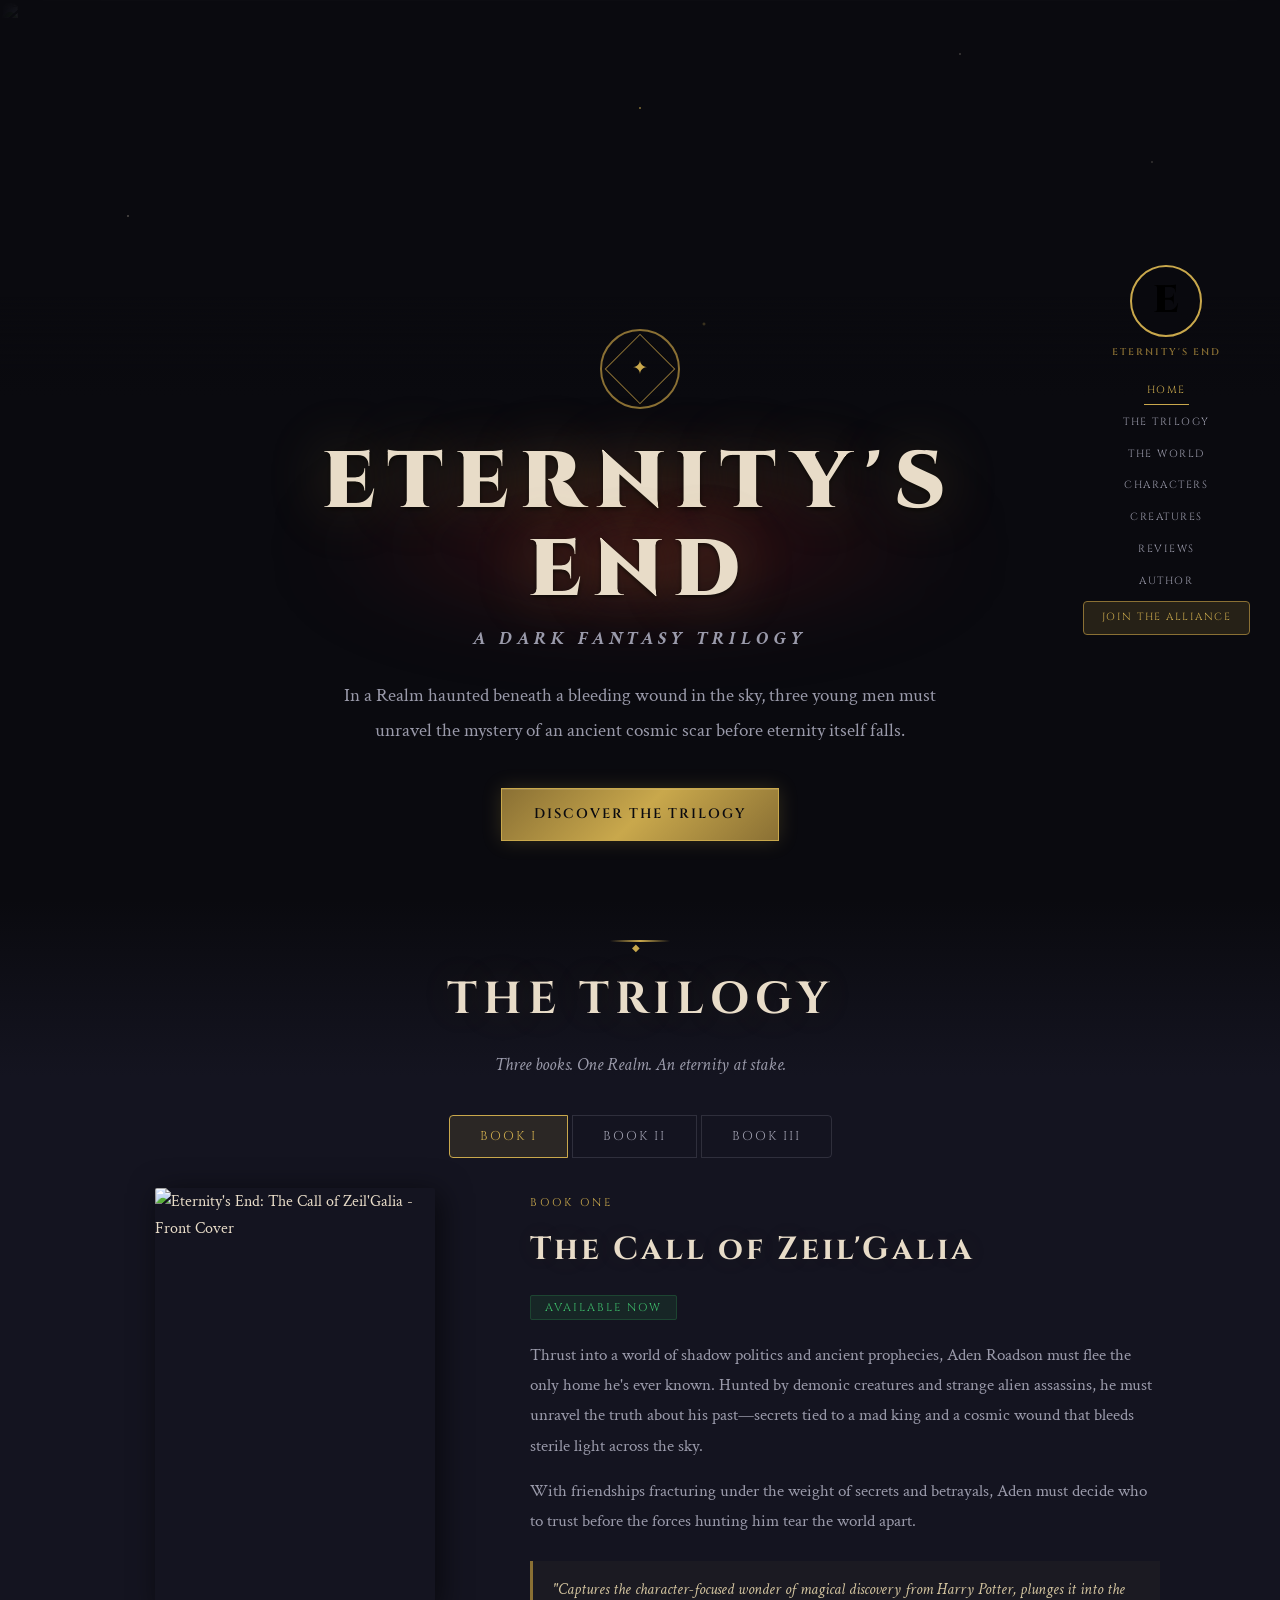
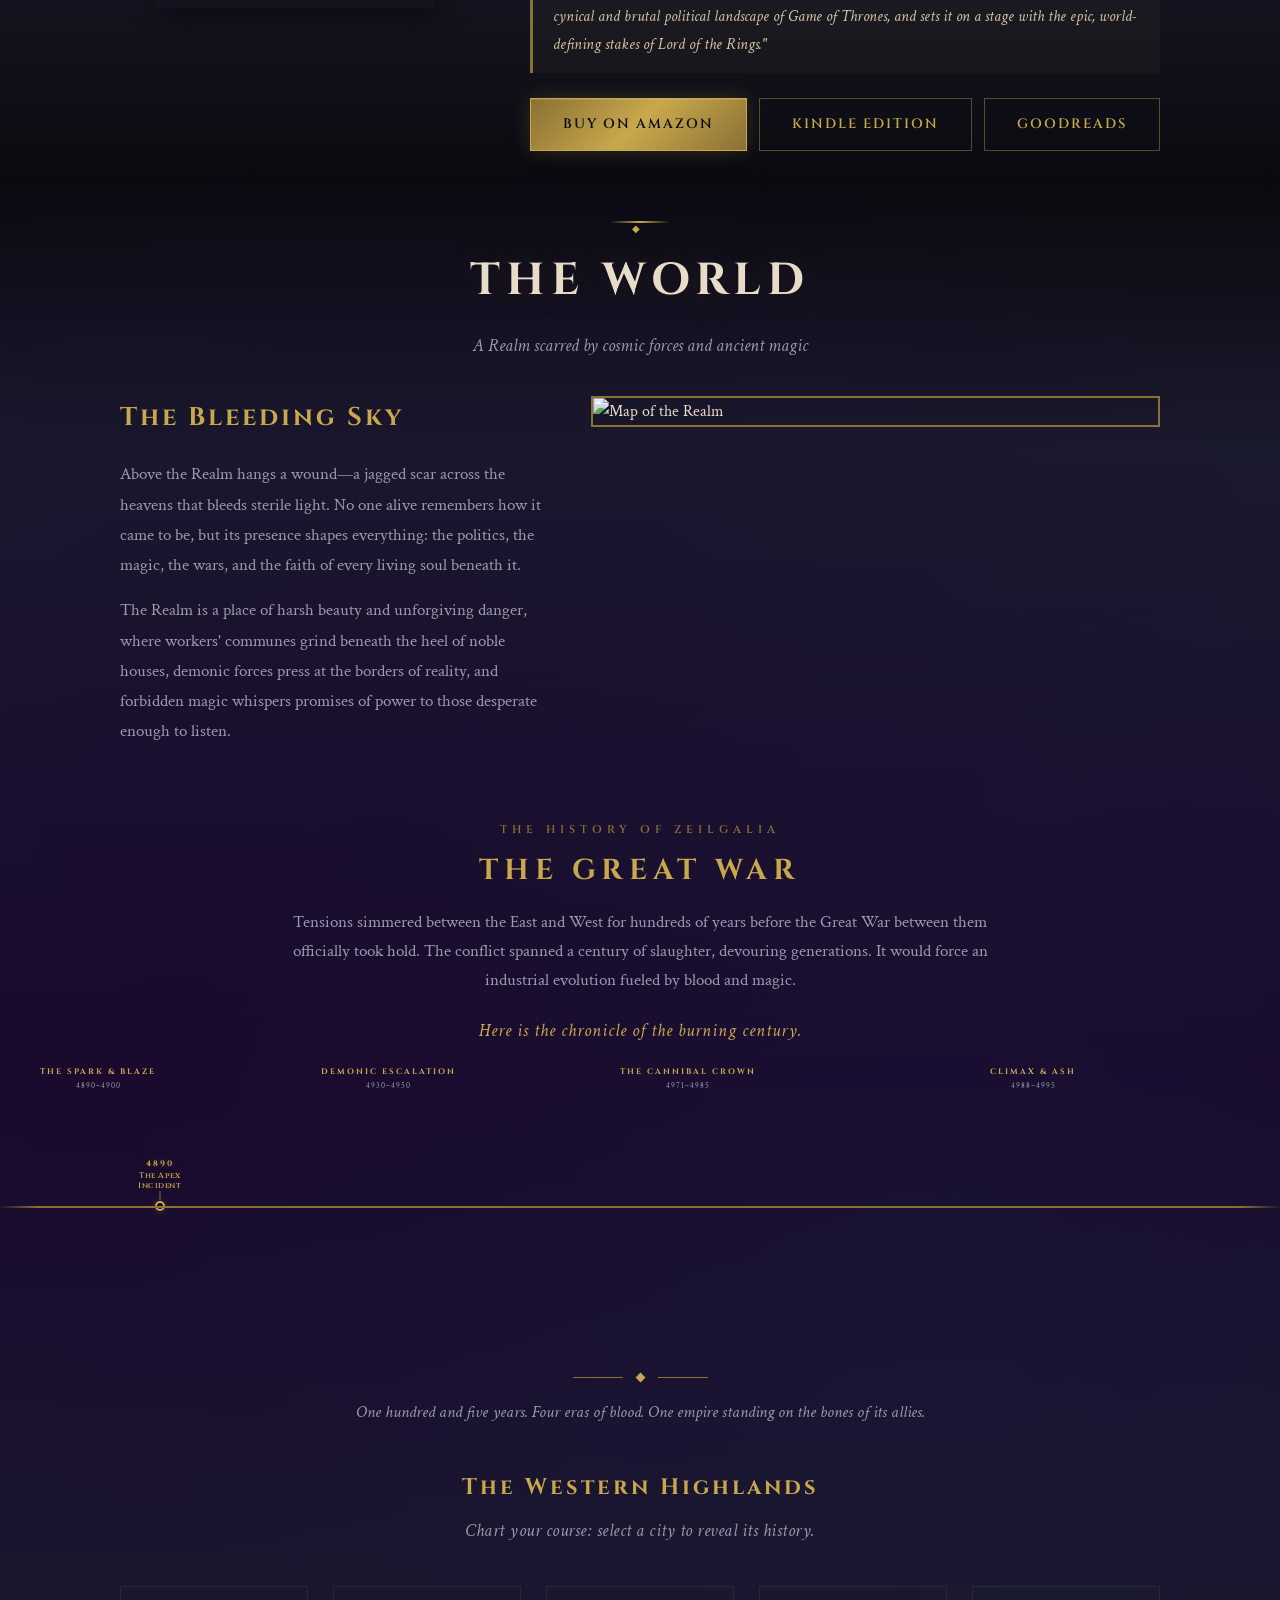
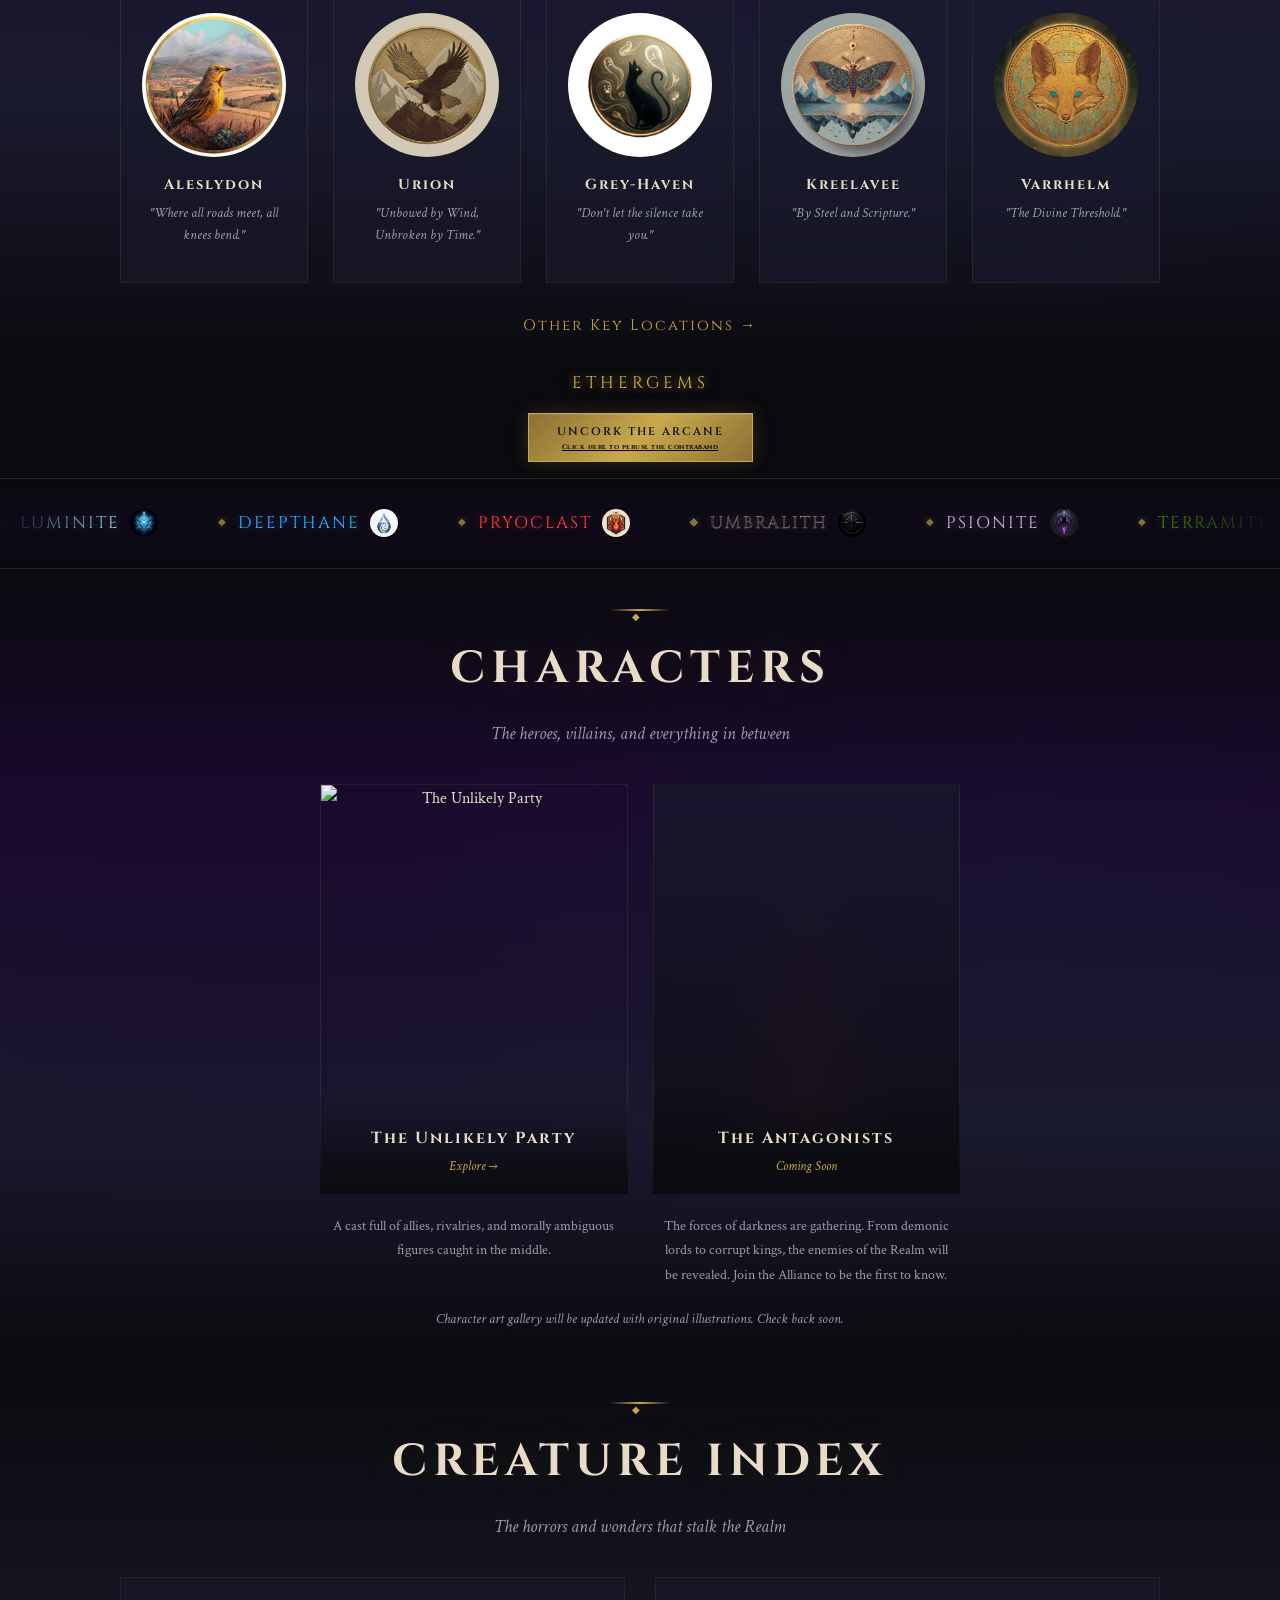
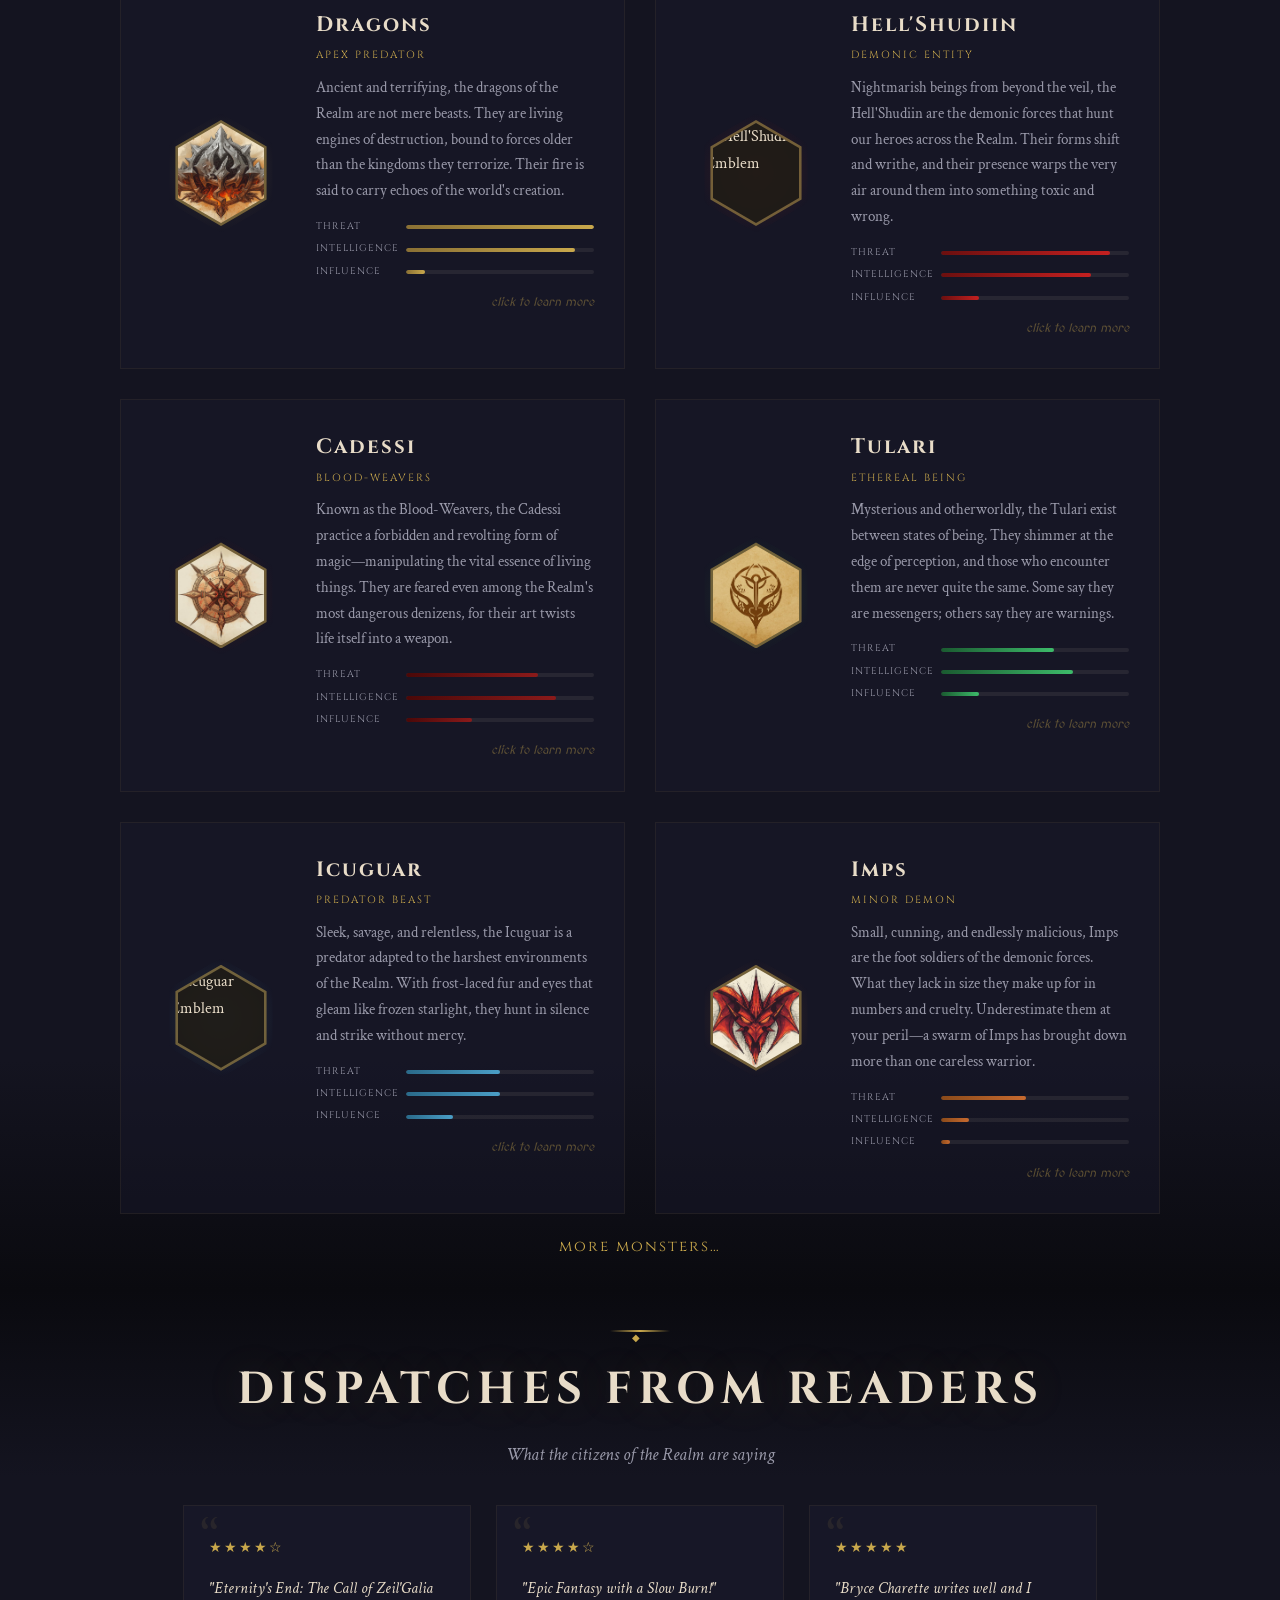
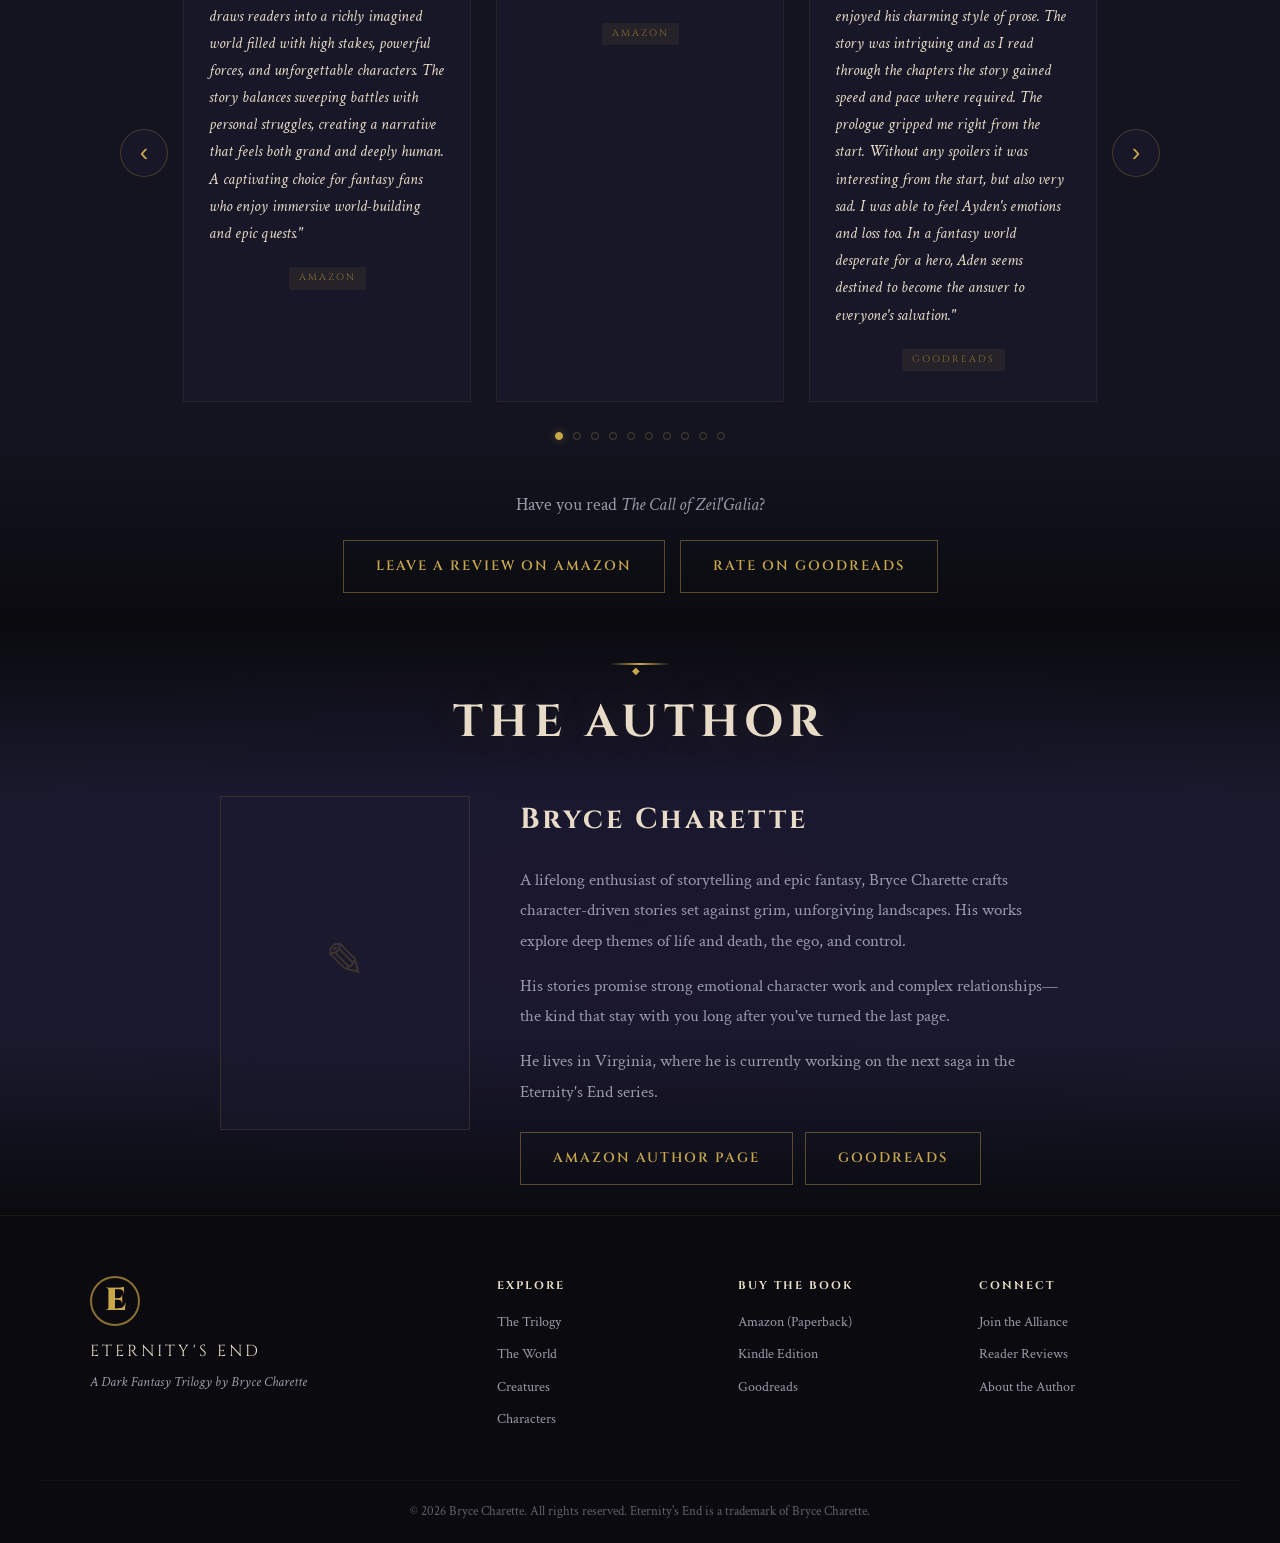
==== index.html @ 6414d3e0 "Adjust timeline layout: move Great War header up, era markers up/right, events left - Reduced prolog" ====
<!DOCTYPE html>
<html lang="en">
<head>
    <meta charset="UTF-8">
    <meta name="viewport" content="width=device-width, initial-scale=1.0">
    <title>Eternity's End &mdash; A Dark Fantasy Trilogy by Bryce Charette</title>
    <meta name="description" content="Enter the world of Eternity's End, a dark fantasy trilogy by Bryce Charette. Discover ancient prophecies, demonic creatures, and a Realm haunted beneath a bleeding wound in the sky.">
    <link rel="preconnect" href="https://fonts.googleapis.com">
    <link rel="preconnect" href="https://fonts.gstatic.com" crossorigin>
    <link href="https://fonts.googleapis.com/css2?family=Cinzel:wght@400;600;700;900&family=Crimson+Text:ital,wght@0,400;0,600;0,700;1,400;1,600&family=MedievalSharp&display=swap" rel="stylesheet">
    <link rel="stylesheet" href="css/styles.css">
</head>
<body>
    <!-- Ambient Particles -->
    <canvas id="particles-canvas"></canvas>

    <!-- Navigation — Logo Hub -->
    <nav id="main-nav">
        <div class="logo-nav-container">
            <button class="logo-nav-trigger" id="nav-logo-btn" aria-label="Toggle navigation menu">
                <span class="nav-logo-e">E</span>
            </button>
            <span class="logo-nav-title">Eternity's End</span>
            <button class="nav-toggle" aria-label="Toggle navigation">
                <span></span><span></span><span></span>
            </button>
            <ul class="nav-links expanded" id="nav-links">
                <li style="--i:0"><a href="#home" class="active">Home</a></li>
                <li style="--i:1"><a href="#books">The Trilogy</a></li>
                <li style="--i:2"><a href="#world">The World</a></li>
                <li style="--i:3"><a href="#characters">Characters</a></li>
                <li style="--i:4"><a href="#creatures">Creatures</a></li>
                <li style="--i:5"><a href="#reviews">Reviews</a></li>
                <li style="--i:6"><a href="#author">Author</a></li>
                <li style="--i:7"><a href="#" class="nav-cta" id="nav-join-btn">Join the Alliance</a></li>
            </ul>
        </div>
    </nav>

    <!-- ============================================ -->
    <!-- HERO / HOME SECTION -->
    <!-- ============================================ -->
    <section id="home" class="hero-section">
        <div class="parallax-container">
            <div class="parallax-layer parallax-stars" data-speed="0.1"></div>
            <!-- Silver Celestial Scar -->
            <div class="parallax-layer celestial-scar-layer" id="celestial-scar" data-speed="0.15">
                <img src="images/scar11.png" alt="" class="celestial-scar-img" />
            </div>
            <div class="parallax-layer parallax-mountains-far" data-speed="0.3"></div>
            <div class="parallax-layer parallax-mountains-mid" data-speed="0.5"></div>
            <div class="parallax-layer parallax-ruins" data-speed="0.7"></div>
            <div class="parallax-layer parallax-fog" data-speed="0.4"></div>
        </div>
        <div class="hero-content">
            <div class="hero-sigil"></div>
            <h1 class="hero-title">
                <span class="title-line title-main">Eternity's End</span>
                <span class="title-line title-tagline">A Dark Fantasy Trilogy</span>
            </h1>
            <p class="hero-description">
                In a Realm haunted beneath a bleeding wound in the sky, three young men must unravel the mystery of an ancient cosmic scar before eternity itself falls.
            </p>
            <div class="hero-buttons">
                <a href="#books" class="btn btn-primary">Discover the Trilogy</a>
            </div>
        </div>
    </section>

    <!-- ============================================ -->
    <!-- BOOKS / TRILOGY SECTION -->
    <!-- ============================================ -->
    <section id="books" class="section books-section">
        <div class="section-header">
            <div class="section-ornament"></div>
            <h2>The Trilogy</h2>
            <p class="section-subtitle">Three books. One Realm. An eternity at stake.</p>
        </div>

        <div class="books-tabs">
            <button class="book-tab active" data-book="1">Book I</button>
            <button class="book-tab" data-book="2">Book II</button>
            <button class="book-tab" data-book="3">Book III</button>
        </div>

        <div class="books-container">
            <!-- Book 1 -->
            <div class="book-card active" data-book="1">
                <div class="book-cover-wrapper">
                    <div class="book-cover book-flip">
                        <div class="book-flip-inner">
                            <div class="book-flip-front">
                                <img src="images/Front Cover.png" alt="Eternity's End: The Call of Zeil'Galia - Front Cover">
                            </div>
                            <div class="book-flip-back">
                                <img src="images/Back Cover.png" alt="Eternity's End: The Call of Zeil'Galia - Back Cover">
                            </div>
                        </div>
                    </div>
                </div>
                <div class="book-details">
                    <span class="book-label">Book One</span>
                    <h3 class="book-title">The Call of Zeil'Galia</h3>
                    <div class="book-meta">
                        <span class="book-status available">Available Now</span>
                    </div>
                    <p class="book-synopsis">
                        Thrust into a world of shadow politics and ancient prophecies, Aden Roadson must flee the only home he's ever known. Hunted by demonic creatures and strange alien assassins, he must unravel the truth about his past&mdash;secrets tied to a mad king and a cosmic wound that bleeds sterile light across the sky.
                    </p>
                    <p class="book-synopsis">
                        With friendships fracturing under the weight of secrets and betrayals, Aden must decide who to trust before the forces hunting him tear the world apart.
                    </p>
                    <blockquote class="book-quote">
                        "Captures the character-focused wonder of magical discovery from Harry Potter, plunges it into the cynical and brutal political landscape of Game of Thrones, and sets it on a stage with the epic, world-defining stakes of Lord of the Rings."
                    </blockquote>
                    <div class="book-actions">
                        <a href="https://www.amazon.com/Eternitys-End-ZeilGalia-Bryce-Charette/dp/B0FKSRVHNC" class="btn btn-primary" target="_blank" rel="noopener">Buy on Amazon</a>
                        <a href="https://www.amazon.com/Eternitys-End-ZeilGalia-Bryce-Charette-ebook/dp/B0FJPN883L" class="btn btn-outline" target="_blank" rel="noopener">Kindle Edition</a>
                        <a href="https://www.goodreads.com/book/show/239228520-eternity-s-end" class="btn btn-outline" target="_blank" rel="noopener">Goodreads</a>
                    </div>
                </div>
            </div>

            <!-- Book 2 -->
            <div class="book-card" data-book="2">
                <div class="book-cover-wrapper">
                    <div class="book-cover">
                        <div class="book-spine"></div>
                        <div class="book-cover-front">
                            <div class="book-cover-placeholder book-2-cover">
                                <div class="cover-sigil"></div>
                                <span class="cover-number">II</span>
                                <h3>The<br>Soothsayer</h3>
                                <span class="cover-series">Eternity's End</span>
                                <span class="cover-author">Bryce Charette</span>
                            </div>
                        </div>
                    </div>
                </div>
                <div class="book-details">
                    <span class="book-label">Book Two</span>
                    <h3 class="book-title">The Soothsayer</h3>
                    <div class="book-meta">
                        <span class="book-status upcoming">Coming Soon</span>
                    </div>
                    <p class="book-synopsis">
                        The war deepens. As the truth behind the celestial scar begins to surface, alliances shift and old enemies reveal themselves. A Soothsayer emerges from the shadows, wielding prophecies that could save the Realm&mdash;or damn it forever.
                    </p>
                    <p class="book-synopsis">
                        The stakes rise as friendships are tested by fear, tragedy, envy, and the corrupting allure of power. Nothing is as it seems, and trust becomes the most dangerous weapon of all.
                    </p>
                    <div class="book-actions">
                        <button class="btn btn-primary" id="book2-notify">Notify Me on Release</button>
                    </div>
                </div>
            </div>

            <!-- Book 3 -->
            <div class="book-card" data-book="3">
                <div class="book-cover-wrapper">
                    <div class="book-cover">
                        <div class="book-spine"></div>
                        <div class="book-cover-front">
                            <div class="book-cover-placeholder book-3-cover">
                                <div class="cover-sigil"></div>
                                <span class="cover-number">III</span>
                                <h3>Wrath of the<br>Prime Mover</h3>
                                <span class="cover-series">Eternity's End</span>
                                <span class="cover-author">Bryce Charette</span>
                            </div>
                        </div>
                    </div>
                </div>
                <div class="book-details">
                    <span class="book-label">Book Three</span>
                    <h3 class="book-title">Wrath of the Prime Mover</h3>
                    <div class="book-meta">
                        <span class="book-status upcoming">Coming Soon</span>
                    </div>
                    <p class="book-synopsis">
                        The final reckoning has arrived. The Prime Mover stirs, and its wrath will reshape the very fabric of reality. The bleeding wound in the sky tears wider, and the Realm's last hope rests on the shoulders of those who have already lost everything.
                    </p>
                    <p class="book-synopsis">
                        Eternity hangs in the balance. The end is not what anyone expected.
                    </p>
                    <div class="book-actions">
                        <button class="btn btn-primary" id="book3-notify">Notify Me on Release</button>
                    </div>
                </div>
            </div>
        </div>
    </section>

    <!-- ============================================ -->
    <!-- WORLD LORE SECTION -->
    <!-- ============================================ -->
    <section id="world" class="section world-section">
        <div class="parallax-bg world-parallax"></div>
        <div class="section-header">
            <div class="section-ornament"></div>
            <h2>The World</h2>
            <p class="section-subtitle">A Realm scarred by cosmic forces and ancient magic</p>
        </div>

        <div class="world-content">
            <div class="world-intro">
                <div class="world-text">
                    <h3>The Bleeding Sky</h3>
                    <p>Above the Realm hangs a wound&mdash;a jagged scar across the heavens that bleeds sterile light. No one alive remembers how it came to be, but its presence shapes everything: the politics, the magic, the wars, and the faith of every living soul beneath it.</p>
                    <p>The Realm is a place of harsh beauty and unforgiving danger, where workers' communes grind beneath the heel of noble houses, demonic forces press at the borders of reality, and forbidden magic whispers promises of power to those desperate enough to listen.</p>
                </div>
                <div class="world-map-placeholder">
                    <img src="images/map1.png" alt="Map of the Realm" class="realm-map-img">
                </div>
            </div>

            <!-- Mobile: link to separate page -->
            <div class="gw-mobile-link" style="text-align: center; margin-bottom: 50px;">
                <a href="great-war.html" class="other-locations-link">Chronicle of the Burning Century &mdash; The Great War &rarr;</a>
            </div>

            <!-- ============================================ -->
            <!-- THE GREAT WAR — INLINE TIMELINE (Desktop) -->
            <!-- ============================================ -->
            <div class="gw-desktop-timeline">
            <div class="gw-prologue" style="padding: 8px 20px 10px;">
                <div class="gw-prologue-inner">
                    <span class="gw-hero-eyebrow" style="display:block; text-align:center; margin-bottom:8px;">The History of ZeilGalia</span>
                    <h2 style="font-family: var(--font-display); font-size: 1.8rem; font-weight: 700; color: var(--gold); letter-spacing: 6px; text-transform: uppercase; text-align: center; margin: 0 0 12px;">The Great War</h2>
                    <p class="gw-prologue-text">Tensions simmered between the East and West for hundreds of years before the Great War between them officially took hold. The conflict spanned a century of slaughter, devouring generations. It would force an industrial evolution fueled by blood and magic.</p>
                    <p class="gw-prologue-hook">Here is the chronicle of the burning century.</p>
                </div>
            </div>

            <div class="gw-timeline-wrapper">
                <div class="gw-timeline-track">

                    <!-- ========== ERA I — THE SPARK AND BLAZE ========== -->
                    <div class="gw-era-marker era-i">
                        <span class="gw-era-numeral">I</span>
                        <h2 class="gw-era-title">The Spark &amp; Blaze</h2>
                        <span class="gw-era-years">4890&ndash;4900</span>
                    </div>

                    <!-- 4890 — The Apex Incident -->
                    <div class="gw-h-entry gw-above">
                        <div class="gw-h-card">
                            <div class="gw-h-img"><img src="images/fall.png" alt="The fatal fall from the Western high-tower vault"></div>
                            <span class="gw-h-date">4890</span>
                            <h3 class="gw-h-title">The Apex Incident</h3>
                            <div class="gw-h-detail">
                                <p>Catastrophe birthed itself in the breathless altitude of a Western high-tower vault. Vitaspark, unsheathed and ripe for the taking, flared with volatile power. The perfect prize for sixteen-year-old Lady Mynssa, who always had a hand for thieving. The niece of the King reached for the forbidden stone.</p>
                                <p>Fate would betray them all.</p>
                                <p>It was Magul Ragmal, an Eastern operative, who intercepted her grasp. Why he was there will forever remain a mystery&mdash;but the kinetic blast that ruptured the chamber was heard on the streets far below. Colored-glass rained over courtyard stones. Magul could only watch as Mynssa's plummeting body shattered against the masonry.</p>
                                <p>Within the day, Western magistrates branded him an assassin, and public outcry ensured the executioner's axe swiftly followed. The beheading of Magul Ragmal would spark a century-long conflict.</p>
                            </div>
                        </div>
                        <div class="gw-h-node"><span></span></div>
                    </div>

                    <!-- 4891 — The Eastern Retaliation -->
                    <div class="gw-h-entry gw-below">
                        <div class="gw-h-card">
                            <div class="gw-h-img"><img src="images/eastarmy.png" alt="The Eastern armada descending on Western shores"></div>
                            <span class="gw-h-date">4891</span>
                            <h3 class="gw-h-title">The Eastern Retaliation</h3>
                            <div class="gw-h-detail">
                                <p>Vindication demanded salt and ash. A massive Eastern armada crested the horizon, bringing fire to the Western shores. Rapid, punitive blockades choked the ports, and raiding parties left coastal fortresses burning against the night sky.</p>
                            </div>
                        </div>
                        <div class="gw-h-node"><span></span></div>
                    </div>

                    <!-- 4895 — The First Convergence -->
                    <div class="gw-h-entry gw-above">
                        <div class="gw-h-card">
                            <div class="gw-h-img"><img src="images/skirmish.png" alt="The first large-scale battle of the Great War"></div>
                            <span class="gw-h-date">4895</span>
                            <h3 class="gw-h-title">The First Convergence</h3>
                            <div class="gw-h-detail">
                                <p>The shadow war dragged into the light. Thousands clashed in the first large-scale military engagement of the era. Boots churned the soil into a thick, red mud. Heavy casualties on both sides proved that the skirmishes had mutated into a continental meat grinder.</p>
                            </div>
                        </div>
                        <div class="gw-h-node"><span></span></div>
                    </div>

                    <!-- 4900 — The Formal Declaration -->
                    <div class="gw-h-entry gw-below">
                        <div class="gw-h-card">
                            <div class="gw-h-img"><img src="images/war.png" alt="Total war engulfs the continent"></div>
                            <span class="gw-h-date">4900</span>
                            <h3 class="gw-h-title">The Formal Declaration</h3>
                            <div class="gw-h-detail">
                                <p>The East officially declared total war. The realms locked their jaws around one another. Foundries roared to life, heavily militarizing the extraction and refinement of Ethergems to feed the insatiable engines of their expanding armies.</p>
                            </div>
                        </div>
                        <div class="gw-h-node"><span></span></div>
                    </div>

                    <!-- ========== ERA II — DEMONIC ESCALATION ========== -->
                    <div class="gw-era-marker era-ii">
                        <span class="gw-era-numeral">II</span>
                        <h2 class="gw-era-title">Demonic Escalation</h2>
                        <span class="gw-era-years">4930&ndash;4950</span>
                    </div>

                    <!-- 4930 — The Assault on Tombstone Crossing -->
                    <div class="gw-h-entry gw-above">
                        <div class="gw-h-card">
                            <div class="gw-h-img"><img src="images/tulari.png" alt="The Tulari drawn into the siege at Tombstone Crossing"></div>
                            <span class="gw-h-date">4930</span>
                            <h3 class="gw-h-title">The Assault on Tombstone Crossing</h3>
                            <div class="gw-h-detail">
                                <p>Seeking to crack a decades-long stalemate, Eastern legions launched a brutal, grinding offensive against the Tulari. The strategic chokepoint of Tombstone Crossing ran red, dragging neutral factions into the widening gyre of slaughter.</p>
                            </div>
                        </div>
                        <div class="gw-h-node"><span></span></div>
                    </div>

                    <!-- 4941 — The Rise of Tur'Kang -->
                    <div class="gw-h-entry gw-below">
                        <div class="gw-h-card">
                            <div class="gw-h-img"><img src="images/tur'kangrise.png" alt="The warlord Tur'Kang seizes power"></div>
                            <span class="gw-h-date">4941</span>
                            <h3 class="gw-h-title">The Rise of Tur'Kang</h3>
                            <div class="gw-h-detail">
                                <p>Internal Eastern political strife culminated in a violent coup. The ruthless warlord Tur'Kang seized the Eastern throne. Scorning traditional military doctrine, he turned his gaze toward forbidden, apocalyptic arcana.</p>
                            </div>
                        </div>
                        <div class="gw-h-node"><span></span></div>
                    </div>

                    <!-- 4945 — The Unsealing of Killenden -->
                    <div class="gw-h-entry gw-above">
                        <div class="gw-h-card">
                            <div class="gw-h-img"><img src="images/killenden.png" alt="The ancient wards at Killenden shatter, tearing reality open"></div>
                            <span class="gw-h-date">4945</span>
                            <h3 class="gw-h-title">The Unsealing of Killenden</h3>
                            <div class="gw-h-detail">
                                <p>Tur'Kang's vanguard smashed the ancient, glowing wards at Killenden. The earth shrieked as reality tore open, bridging the material plane with the Lower Realm. Dark, unpredictable energy flooded the surrounding valleys, wilting the flora and poisoning the aquifers.</p>
                            </div>
                        </div>
                        <div class="gw-h-node"><span></span></div>
                    </div>

                    <!-- 4950 — The Hell'Shuddin Pact -->
                    <div class="gw-h-entry gw-below">
                        <div class="gw-h-card">
                            <div class="gw-h-img"><img src="images/tur'kangarmy.png" alt="Tur'Kang's demonic legions unleashed on the battlefield"></div>
                            <span class="gw-h-date">4950</span>
                            <h3 class="gw-h-title">The Hell'Shuddin Pact</h3>
                            <div class="gw-h-detail">
                                <p>The Eastern warlord finalized a covenant with the abyss. Tur'Kang unleashed the Hell'Shuddin and swarms of Imps&mdash;relentless, demonic foot soldiers boasting unnatural resilience. His nightmare legions spilled onto the battlefields, dramatically breaking the Western lines.</p>
                            </div>
                        </div>
                        <div class="gw-h-node"><span></span></div>
                    </div>

                    <!-- ========== ERA III — THE CANNIBAL CROWN ========== -->
                    <div class="gw-era-marker era-iii">
                        <span class="gw-era-numeral">III</span>
                        <h2 class="gw-era-title">The Cannibal Crown</h2>
                        <span class="gw-era-years">4971&ndash;4985</span>
                    </div>

                    <!-- 4971 — The Ascension of King Rufus Stalius -->
                    <div class="gw-h-entry gw-above">
                        <div class="gw-h-card gw-no-img">
                            <span class="gw-h-date">4971</span>
                            <h3 class="gw-h-title">The Ascension of King Rufus Stalius</h3>
                            <div class="gw-h-detail">
                                <p>Rufus Stalius claimed the throne of Aleslydon. Pragmatic and utterly merciless, he immediately centralized all Western military authority under his direct command, forging a rigid iron shield against the demonic tide.</p>
                            </div>
                        </div>
                        <div class="gw-h-node"><span></span></div>
                    </div>

                    <!-- 4972 — The Naval Shift -->
                    <div class="gw-h-entry gw-below">
                        <div class="gw-h-card">
                            <div class="gw-h-img"><img src="images/ship.png" alt="Naval warfare between East and West"></div>
                            <span class="gw-h-date">4972</span>
                            <h3 class="gw-h-title">The Naval Shift</h3>
                            <div class="gw-h-detail">
                                <p>Aleslydon's superior galleons crushed the Eastern fleet, sending burning timber to the ocean floor. In response, Eastern artificers deployed copper-plated submersibles and genetically warped aquatic beasts, dragging Western ships into the crushing depths.</p>
                            </div>
                        </div>
                        <div class="gw-h-node"><span></span></div>
                    </div>

                    <!-- 4975 — The Umbralith Siphon -->
                    <div class="gw-h-entry gw-above">
                        <div class="gw-h-card">
                            <div class="gw-h-img"><img src="images/mining.png" alt="Umbralith being extracted from Grey-Haven's mountains"></div>
                            <span class="gw-h-date">4975</span>
                            <h3 class="gw-h-title">The Umbralith Siphon</h3>
                            <div class="gw-h-detail">
                                <p>Rufus required massive magical reserves to repel Tur'Kang's demons. He tightened a parasitic grip on Grey-Haven, manipulating trade routes to funnel their precious Umbralith directly into his own war machine. Varrhelm's high sages tracked the drain but swallowed their protests to preserve the fragile Western alliance.</p>
                            </div>
                        </div>
                        <div class="gw-h-node"><span></span></div>
                    </div>

                    <!-- 4980 — The Vanguard's Appointment -->
                    <div class="gw-h-entry gw-below">
                        <div class="gw-h-card">
                            <div class="gw-h-img"><img src="images/captainziav.png" alt="Captain Arthel Ziav"></div>
                            <span class="gw-h-date">4980</span>
                            <h3 class="gw-h-title">The Vanguard's Appointment</h3>
                            <div class="gw-h-detail">
                                <p>Captain Arthel Ziav, a brilliant and scarred tactician, assumed supreme command of the Aleslydon front. His mandate required holding the bleeding edge against the Hell'Shuddin.</p>
                            </div>
                        </div>
                        <div class="gw-h-node"><span></span></div>
                    </div>

                    <!-- 4984 — Arrival of The Seer -->
                    <div class="gw-h-entry gw-above">
                        <div class="gw-h-card">
                            <div class="gw-h-img"><img src="images/anchorkey.png" alt="The Blood-Weaver's Anchor Key"></div>
                            <span class="gw-h-date">4984</span>
                            <h3 class="gw-h-title">Arrival of The Seer</h3>
                            <div class="gw-h-detail">
                                <p>The Lower Realm birthed another nightmare. A shadowy entity known only as The Seer bypassed Tur'Kang, slipping into the Western courts to offer King Rufus dark counsel and the intoxicating poison of forbidden foresight.</p>
                            </div>
                        </div>
                        <div class="gw-h-node"><span></span></div>
                    </div>

                    <!-- 4985 — The Urion Rebellion -->
                    <div class="gw-h-entry gw-below">
                        <div class="gw-h-card">
                            <div class="gw-h-img"><img src="images/bloodweavers.png" alt="The Blood-Weaver uprising in Urion"></div>
                            <span class="gw-h-date">4985</span>
                            <h3 class="gw-h-title">The Urion Rebellion</h3>
                            <div class="gw-h-detail">
                                <p>Drunk on the Seer's whispers, Rufus orchestrated the theft of the Blood-Weaver's Anchor Key. This catastrophic overreach triggered a violent uprising in Urion. The West began cannibalizing itself, bleeding out in civil war while simultaneously holding the Eastern front.</p>
                            </div>
                        </div>
                        <div class="gw-h-node"><span></span></div>
                    </div>

                    <!-- ========== ERA IV — CLIMAX AND ASH ========== -->
                    <div class="gw-era-marker era-iv">
                        <span class="gw-era-numeral">IV</span>
                        <h2 class="gw-era-title">Climax &amp; Ash</h2>
                        <span class="gw-era-years">4988&ndash;4995</span>
                    </div>

                    <!-- 4988 — The March to Tombstone -->
                    <div class="gw-h-entry gw-above">
                        <div class="gw-h-card">
                            <div class="gw-h-img"><img src="images/marchtobattle.png" alt="The Western armies march to Tombstone Crossing"></div>
                            <span class="gw-h-date">4988</span>
                            <h3 class="gw-h-title">The March to Tombstone</h3>
                            <div class="gw-h-detail">
                                <p>Having crushed the Blood-Weaver rebellion under iron boot, the West unleashed its full might. Captain Ziav marched on Tur'Kang. The legendary Archknights of Kreelavee rode alongside them, joined by the resilient Tulari and the massive, scale-plated bulk of their giant desert serpent.</p>
                            </div>
                        </div>
                        <div class="gw-h-node"><span></span></div>
                    </div>

                    <!-- 4989 — The Battle of Tombstone Crossing -->
                    <div class="gw-h-entry gw-below">
                        <div class="gw-h-card">
                            <div class="gw-h-img"><img src="images/battle.png" alt="The climactic battle at Tombstone Crossing"></div>
                            <span class="gw-h-date">4989</span>
                            <h3 class="gw-h-title">The Battle of Tombstone Crossing</h3>
                            <div class="gw-h-detail">
                                <p>Magic and steel collided with demonic flesh in a world-shaking clash. Captain Ziav broke Tur'Kang's vanguard, sending the Eastern remnants crawling back toward the horizon. Amidst the carnage, a massive shadow eclipsed the sun. A dragon&mdash;the first seen in over three centuries&mdash;tore through the clouds, searing its legend into the surviving minds.</p>
                            </div>
                        </div>
                        <div class="gw-h-node"><span></span></div>
                    </div>

                    <!-- 4990 — The Chokehold on Grey-Haven -->
                    <div class="gw-h-entry gw-above">
                        <div class="gw-h-card">
                            <div class="gw-h-img"><img src="images/surround.png" alt="Battalions encircle the mountains of Varrhelm"></div>
                            <span class="gw-h-date">4990</span>
                            <h3 class="gw-h-title">The Chokehold on Grey-Haven</h3>
                            <div class="gw-h-detail">
                                <p>With the East broken, Rufus turned his hungry gaze inward. He deployed heavily armed battalions to encircle the mountains of Varrhelm, a silent threat suppressing any thought of post-war resistance.</p>
                            </div>
                        </div>
                        <div class="gw-h-node"><span></span></div>
                    </div>

                    <!-- 4991 — Ash Winter -->
                    <div class="gw-h-entry gw-below">
                        <div class="gw-h-card gw-no-img">
                            <span class="gw-h-date">4991</span>
                            <h3 class="gw-h-title">Ash Winter</h3>
                            <div class="gw-h-detail">
                                <p>Aleslydon's aggressive blockades severed vital mountain supply lines. A devastating, year-long famine gripped the high altitudes. Frost and starvation hollowed out the region, a tragedy etched into history as the Ash Winter.</p>
                            </div>
                        </div>
                        <div class="gw-h-node"><span></span></div>
                    </div>

                    <!-- 4994 — The Subjugation -->
                    <div class="gw-h-entry gw-above">
                        <div class="gw-h-card gw-no-img">
                            <span class="gw-h-date">4994</span>
                            <h3 class="gw-h-title">The Subjugation</h3>
                            <div class="gw-h-detail">
                                <p>Guided by The Seer, King Stalius completed his total dominance. Grey-Haven's Umbralith was strip-mined completely. The region withered into a husk, surviving solely on the charity of Varrhelm. Aleslydon rose from the ashes of its allies, glittering with unchallenged supremacy.</p>
                            </div>
                        </div>
                        <div class="gw-h-node"><span></span></div>
                    </div>

                    <!-- 4995 — The New Era -->
                    <div class="gw-h-entry gw-below">
                        <div class="gw-h-card gw-no-img">
                            <span class="gw-h-date">4995</span>
                            <h3 class="gw-h-title">The New Era</h3>
                            <div class="gw-h-detail">
                                <p>A full year bled away without a single Eastern soldier crossing the Tombstone borders. The Great War concluded. There was no grand celebration&mdash;only the heavy, mechanical grind of Aleslydon cementing its empire.</p>
                            </div>
                        </div>
                        <div class="gw-h-node"><span></span></div>
                    </div>

                </div>
            </div>

            <section class="gw-epilogue">
                <div class="gw-epilogue-inner">
                    <div class="gw-epilogue-rule">
                        <span class="gw-era-line"></span>
                        <span class="gw-era-diamond"></span>
                        <span class="gw-era-line"></span>
                    </div>
                    <p class="gw-epilogue-text">One hundred and five years. Four eras of blood. One empire standing on the bones of its allies.</p>
                </div>
            </section>
            </div><!-- /.gw-desktop-timeline -->

            <div class="world-locations">
                <h3 class="locations-title">The Western Highlands</h3>
                <p class="locations-prompt">Chart your course: select a city to reveal its history.</p>
                <div class="locations-grid">
                    <div class="location-card" data-href="aleslydon.html">
                        <div class="location-image-placeholder">
                            <img src="images/songbird.png" alt="The Songbird of Aleslydon" class="location-img">
                        </div>
                        <h4>Aleslydon</h4>
                        <p class="location-quote">"Where all roads meet, all knees bend."</p>
                    </div>
                    <div class="location-card" data-href="urion.html">
                        <div class="location-image-placeholder">
                            <img src="images/hawk-coin.png" alt="The Hawk Coin of Urion" class="location-img">
                        </div>
                        <h4>Urion</h4>
                        <p class="location-quote">"Unbowed by Wind, Unbroken by Time."</p>
                    </div>
                    <div class="location-card" data-href="greyhaven.html">
                        <div class="location-image-placeholder">
                            <img src="images/black-cat-coin.png" alt="The Black Cat Coin of Grey-Haven" class="location-img">
                        </div>
                        <h4>Grey-Haven</h4>
                        <p class="location-quote">"Don't let the silence take you."</p>
                    </div>
                    <div class="location-card" data-href="kreelavee.html">
                        <div class="location-image-placeholder">
                            <img src="images/moth-coin.png" alt="The Moth Coin of Kreelavee" class="location-img">
                        </div>
                        <h4>Kreelavee</h4>
                        <p class="location-quote">"By Steel and Scripture."</p>
                    </div>
                    <div class="location-card" data-href="varrhelm.html">
                        <div class="location-image-placeholder">
                            <img src="images/fox-coin.png" alt="The Fox Coin of Varrhelm" class="location-img">
                        </div>
                        <h4>Varrhelm</h4>
                        <p class="location-quote">"The Divine Threshold."</p>
                    </div>
                </div>
                <a href="other-locations.html" class="other-locations-link">Other Key Locations &rarr;</a>
            </div>
        </div>
    </section>

    <!-- ============================================ -->
    <!-- ETHERGEMS MARQUEE -->
    <!-- ============================================ -->
    <style>
        .ethergems-section {
            position: relative;
            padding: 30px 0;
            overflow: hidden;
            background: linear-gradient(180deg, #0a0a0f 0%, rgba(26, 10, 46, 0.3) 50%, #0a0a0f 100%);
            border-top: 1px solid rgba(201, 168, 76, 0.15);
            border-bottom: 1px solid rgba(201, 168, 76, 0.15);
            display: flex;
            align-items: center;
            justify-content: center;
        }
        .ethergems-label {
            text-align: center;
            font-family: 'Cinzel', serif;
            font-size: 1.05rem;
            letter-spacing: 4px;
            text-transform: uppercase;
            color: #dbb84d;
            text-shadow: 0 0 8px rgba(219, 184, 77, 0.6), 0 0 20px rgba(219, 184, 77, 0.35), 0 0 40px rgba(201, 168, 76, 0.2);
            margin-bottom: 8px;
        }
        .ethergems-track-wrapper {
            width: 100%;
            overflow: hidden;
            -webkit-mask-image: linear-gradient(to right, transparent 0%, black 10%, black 90%, transparent 100%);
            mask-image: linear-gradient(to right, transparent 0%, black 10%, black 90%, transparent 100%);
        }
        .ethergems-track {
            display: flex;
            width: max-content;
            animation: ethergemsScroll 30s linear infinite;
            will-change: transform;
        }
        .ethergems-set {
            display: flex;
            align-items: center;
            gap: 60px;
            padding-right: 60px;
            flex-shrink: 0;
        }
        .ethergem {
            font-family: 'Cinzel', serif;
            font-size: 1.05rem;
            letter-spacing: 2px;
            text-transform: uppercase;
            color: #c9a84c;
            text-shadow: 0 0 8px rgba(201, 168, 76, 0.4);
            display: inline-flex;
            align-items: center;
            gap: 10px;
            flex-shrink: 0;
            white-space: nowrap;
        }
        .ethergem-icon {
            font-size: 0.6rem;
            color: #8a7034;
            text-shadow: 0 0 6px rgba(201, 168, 76, 0.3);
        }
        .ethergem-symbol {
            width: 28px;
            height: 28px;
            object-fit: cover;
            border-radius: 50%;
        }
        @keyframes ethergemsScroll {
            from { transform: translateX(0); }
            to { transform: translateX(-50%); }
        }
    </style>
    <div class="ethergems-label">Ethergems</div>
    <div class="arcane-btn-wrapper">
        <a href="magic.html" class="btn btn-primary arcane-btn"><span class="arcane-main">Uncork the Arcane</span><br><span class="arcane-subtitle">Click here to peruse the contraband</span></a>
    </div>
    <section class="ethergems-section">
        <div class="ethergems-track-wrapper">
            <div class="ethergems-track">
                <div class="ethergems-set">
                    <span class="ethergem" style="color: #a6f2ff; text-shadow: 0 0 8px rgba(166, 242, 255, 0.4)"><span class="ethergem-icon">&#9670;</span> Luminite <img src="images/luminite.jpg" alt="" class="ethergem-symbol"></span>
                    <span class="ethergem" style="color: #38b6ff; text-shadow: 0 0 8px rgba(56, 182, 255, 0.4)"><span class="ethergem-icon">&#9670;</span> Deepthane <img src="images/deepthane.jpg" alt="" class="ethergem-symbol"></span>
                    <span class="ethergem" style="color: #ff4242; text-shadow: 0 0 8px rgba(255, 66, 66, 0.4)"><span class="ethergem-icon">&#9670;</span> Pryoclast <img src="images/pyroclast.jpg" alt="" class="ethergem-symbol"></span>
                    <span class="ethergem" style="color: #000000; -webkit-text-stroke: 0.5px rgba(255, 255, 255, 0.45)"><span class="ethergem-icon">&#9670;</span> Umbralith <img src="images/umbralith.jpg" alt="" class="ethergem-symbol"></span>
                    <span class="ethergem" style="color: #d6b9de; text-shadow: 0 0 8px rgba(214, 185, 222, 0.4)"><span class="ethergem-icon">&#9670;</span> Psionite <img src="images/psionite.jpg" alt="" class="ethergem-symbol"></span>
                    <span class="ethergem" style="color: #4c9305; text-shadow: 0 0 8px rgba(76, 147, 5, 0.4)"><span class="ethergem-icon">&#9670;</span> Terramite <img src="images/terramite.jpg" alt="" class="ethergem-symbol"></span>
                    <span class="ethergem" style="color: #d9f7cd; text-shadow: 0 0 8px rgba(217, 247, 205, 0.4)"><span class="ethergem-icon">&#9670;</span> Vitaspark <img src="images/vitaspark.jpg" alt="" class="ethergem-symbol"></span>
                    <span class="ethergem" style="color: #737373; text-shadow: 0 0 8px rgba(115, 115, 115, 0.4)"><span class="ethergem-icon">&#9670;</span> Nullstone <img src="images/nullstone.jpg" alt="" class="ethergem-symbol"></span>
                </div>
                <div class="ethergems-set" aria-hidden="true">
                    <span class="ethergem" style="color: #a6f2ff; text-shadow: 0 0 8px rgba(166, 242, 255, 0.4)"><span class="ethergem-icon">&#9670;</span> Luminite <img src="images/luminite.jpg" alt="" class="ethergem-symbol"></span>
                    <span class="ethergem" style="color: #38b6ff; text-shadow: 0 0 8px rgba(56, 182, 255, 0.4)"><span class="ethergem-icon">&#9670;</span> Deepthane <img src="images/deepthane.jpg" alt="" class="ethergem-symbol"></span>
                    <span class="ethergem" style="color: #ff4242; text-shadow: 0 0 8px rgba(255, 66, 66, 0.4)"><span class="ethergem-icon">&#9670;</span> Pryoclast <img src="images/pyroclast.jpg" alt="" class="ethergem-symbol"></span>
                    <span class="ethergem" style="color: #000000; -webkit-text-stroke: 0.5px rgba(255, 255, 255, 0.45)"><span class="ethergem-icon">&#9670;</span> Umbralith <img src="images/umbralith.jpg" alt="" class="ethergem-symbol"></span>
                    <span class="ethergem" style="color: #d6b9de; text-shadow: 0 0 8px rgba(214, 185, 222, 0.4)"><span class="ethergem-icon">&#9670;</span> Psionite <img src="images/psionite.jpg" alt="" class="ethergem-symbol"></span>
                    <span class="ethergem" style="color: #4c9305; text-shadow: 0 0 8px rgba(76, 147, 5, 0.4)"><span class="ethergem-icon">&#9670;</span> Terramite <img src="images/terramite.jpg" alt="" class="ethergem-symbol"></span>
                    <span class="ethergem" style="color: #d9f7cd; text-shadow: 0 0 8px rgba(217, 247, 205, 0.4)"><span class="ethergem-icon">&#9670;</span> Vitaspark <img src="images/vitaspark.jpg" alt="" class="ethergem-symbol"></span>
                    <span class="ethergem" style="color: #737373; text-shadow: 0 0 8px rgba(115, 115, 115, 0.4)"><span class="ethergem-icon">&#9670;</span> Nullstone <img src="images/nullstone.jpg" alt="" class="ethergem-symbol"></span>
                </div>
            </div>
        </div>
    </section>

    <!-- ============================================ -->
    <!-- CHARACTERS SECTION -->
    <!-- ============================================ -->
    <section id="characters" class="section characters-section">
        <div class="parallax-bg characters-parallax"></div>
        <div class="section-header">
            <div class="section-ornament"></div>
            <h2>Characters</h2>
            <p class="section-subtitle">The heroes, villains, and everything in between</p>
        </div>

        <div class="characters-gallery">
            <a href="characters.html" class="character-card" style="text-decoration:none;color:inherit;cursor:pointer;">
                <div class="character-portrait">
                    <img src="images/party.png" alt="The Unlikely Party" class="portrait-image">
                    <div class="character-nameplate">
                        <h3>The Unlikely Party</h3>
                        <span>Explore &rarr;</span>
                    </div>
                </div>
                <p class="character-desc">A cast full of allies, rivalries, and morally ambiguous figures caught in the middle.</p>
            </a>

            <div class="character-card">
                <div class="character-portrait">
                    <div class="portrait-placeholder">
                        <div class="portrait-silhouette villain-silhouette"></div>
                    </div>
                    <div class="character-nameplate">
                        <h3>The Antagonists</h3>
                        <span>Coming Soon</span>
                    </div>
                </div>
                <p class="character-desc">The forces of darkness are gathering. From demonic lords to corrupt kings, the enemies of the Realm will be revealed. Join the Alliance to be the first to know.</p>
            </div>
        </div>
        <p class="gallery-note">Character art gallery will be updated with original illustrations. Check back soon.</p>
    </section>

    <!-- ============================================ -->
    <!-- CREATURE INDEX SECTION -->
    <!-- ============================================ -->
    <section id="creatures" class="section creatures-section">
        <div class="section-header">
            <div class="section-ornament"></div>
            <h2>Creature Index</h2>
            <p class="section-subtitle">The horrors and wonders that stalk the Realm</p>
        </div>

        <div class="creatures-grid">
            <div class="creature-card" data-creature="dragons">
                <div class="creature-visual">
                    <div class="creature-silhouette dragon-silhouette">
                        <img src="images/dragonsemblem.jpg" alt="Dragons Emblem" class="creature-silhouette-img">
                    </div>
                    <div class="creature-aura"></div>
                </div>
                <div class="creature-info">
                    <h3>Dragons</h3>
                    <span class="creature-class">Apex Predator</span>
                    <p>Ancient and terrifying, the dragons of the Realm are not mere beasts. They are living engines of destruction, bound to forces older than the kingdoms they terrorize. Their fire is said to carry echoes of the world's creation.</p>
                    <div class="creature-stats">
                        <div class="stat"><span class="stat-label">Threat</span><div class="stat-bar"><div class="stat-fill" style="width: 100%"></div></div></div>
                        <div class="stat"><span class="stat-label">Intelligence</span><div class="stat-bar"><div class="stat-fill" style="width: 90%"></div></div></div>
                        <div class="stat"><span class="stat-label">Influence</span><div class="stat-bar"><div class="stat-fill" style="width: 10%"></div></div></div>
                    </div>
                </div>
            </div>

            <div class="creature-card" data-creature="hellshudiin">
                <div class="creature-visual">
                    <div class="creature-silhouette hellshudiin-silhouette">
                        <img src="images/hellshudiinemblem.png" alt="Hell'Shudiin Emblem" class="creature-silhouette-img">
                    </div>
                    <div class="creature-aura aura-crimson"></div>
                </div>
                <div class="creature-info">
                    <h3>Hell'Shudiin</h3>
                    <span class="creature-class">Demonic Entity</span>
                    <p>Nightmarish beings from beyond the veil, the Hell'Shudiin are the demonic forces that hunt our heroes across the Realm. Their forms shift and writhe, and their presence warps the very air around them into something toxic and wrong.</p>
                    <div class="creature-stats">
                        <div class="stat"><span class="stat-label">Threat</span><div class="stat-bar"><div class="stat-fill threat-crimson" style="width: 90%"></div></div></div>
                        <div class="stat"><span class="stat-label">Intelligence</span><div class="stat-bar"><div class="stat-fill threat-crimson" style="width: 80%"></div></div></div>
                        <div class="stat"><span class="stat-label">Influence</span><div class="stat-bar"><div class="stat-fill threat-crimson" style="width: 20%"></div></div></div>
                    </div>
                </div>
            </div>

            <div class="creature-card" data-creature="cadessi">
                <div class="creature-visual">
                    <div class="creature-silhouette cadessi-silhouette">
                        <img src="images/cadessicorrect1.jpg" alt="Cadessi Emblem" class="creature-silhouette-img">
                    </div>
                    <div class="creature-aura aura-blood"></div>
                </div>
                <div class="creature-info">
                    <h3>Cadessi</h3>
                    <span class="creature-class">Blood-Weavers</span>
                    <p>Known as the Blood-Weavers, the Cadessi practice a forbidden and revolting form of magic&mdash;manipulating the vital essence of living things. They are feared even among the Realm's most dangerous denizens, for their art twists life itself into a weapon.</p>
                    <div class="creature-stats">
                        <div class="stat"><span class="stat-label">Threat</span><div class="stat-bar"><div class="stat-fill threat-blood" style="width: 70%"></div></div></div>
                        <div class="stat"><span class="stat-label">Intelligence</span><div class="stat-bar"><div class="stat-fill threat-blood" style="width: 80%"></div></div></div>
                        <div class="stat"><span class="stat-label">Influence</span><div class="stat-bar"><div class="stat-fill threat-blood" style="width: 35%"></div></div></div>
                    </div>
                </div>
            </div>

            <div class="creature-card" data-creature="tulari" data-href="tulari.html">
                <div class="creature-visual">
                    <div class="creature-silhouette tulari-silhouette">
                        <img src="images/cadessiemblem.jpg" alt="Tulari Emblem" class="creature-silhouette-img">
                    </div>
                    <div class="creature-aura aura-spectral"></div>
                </div>
                <div class="creature-info">
                    <h3>Tulari</h3>
                    <span class="creature-class">Ethereal Being</span>
                    <p>Mysterious and otherworldly, the Tulari exist between states of being. They shimmer at the edge of perception, and those who encounter them are never quite the same. Some say they are messengers; others say they are warnings.</p>
                    <div class="creature-stats">
                        <div class="stat"><span class="stat-label">Threat</span><div class="stat-bar"><div class="stat-fill threat-spectral" style="width: 60%"></div></div></div>
                        <div class="stat"><span class="stat-label">Intelligence</span><div class="stat-bar"><div class="stat-fill threat-spectral" style="width: 70%"></div></div></div>
                        <div class="stat"><span class="stat-label">Influence</span><div class="stat-bar"><div class="stat-fill threat-spectral" style="width: 20%"></div></div></div>
                    </div>
                </div>
            </div>

            <div class="creature-card" data-creature="icuguar">
                <div class="creature-visual">
                    <div class="creature-silhouette icuguar-silhouette">
                        <img src="images/icuguaremblem.png" alt="Icuguar Emblem" class="creature-silhouette-img">
                    </div>
                    <div class="creature-aura aura-frost"></div>
                </div>
                <div class="creature-info">
                    <h3>Icuguar</h3>
                    <span class="creature-class">Predator Beast</span>
                    <p>Sleek, savage, and relentless, the Icuguar is a predator adapted to the harshest environments of the Realm. With frost-laced fur and eyes that gleam like frozen starlight, they hunt in silence and strike without mercy.</p>
                    <div class="creature-stats">
                        <div class="stat"><span class="stat-label">Threat</span><div class="stat-bar"><div class="stat-fill threat-frost" style="width: 50%"></div></div></div>
                        <div class="stat"><span class="stat-label">Intelligence</span><div class="stat-bar"><div class="stat-fill threat-frost" style="width: 50%"></div></div></div>
                        <div class="stat"><span class="stat-label">Influence</span><div class="stat-bar"><div class="stat-fill threat-frost" style="width: 25%"></div></div></div>
                    </div>
                </div>
            </div>

            <div class="creature-card" data-creature="imps">
                <div class="creature-visual">
                    <div class="creature-silhouette imp-silhouette">
                        <img src="images/impsemblem.jpg" alt="Imps Emblem" class="creature-silhouette-img">
                    </div>
                    <div class="creature-aura aura-ember"></div>
                </div>
                <div class="creature-info">
                    <h3>Imps</h3>
                    <span class="creature-class">Minor Demon</span>
                    <p>Small, cunning, and endlessly malicious, Imps are the foot soldiers of the demonic forces. What they lack in size they make up for in numbers and cruelty. Underestimate them at your peril&mdash;a swarm of Imps has brought down more than one careless warrior.</p>
                    <div class="creature-stats">
                        <div class="stat"><span class="stat-label">Threat</span><div class="stat-bar"><div class="stat-fill threat-ember" style="width: 45%"></div></div></div>
                        <div class="stat"><span class="stat-label">Intelligence</span><div class="stat-bar"><div class="stat-fill threat-ember" style="width: 15%"></div></div></div>
                        <div class="stat"><span class="stat-label">Influence</span><div class="stat-bar"><div class="stat-fill threat-ember" style="width: 5%"></div></div></div>
                    </div>
                </div>
            </div>
        </div>

        <a href="other-creatures.html" class="other-locations-link" style="margin-top: 20px;">more monsters&hellip;</a>
    </section>

    <!-- ============================================ -->
    <!-- REVIEWS / SOCIAL PROOF SECTION -->
    <!-- ============================================ -->
    <section id="reviews" class="section reviews-section">
        <div class="section-header">
            <div class="section-ornament"></div>
            <h2>Dispatches from Readers</h2>
            <p class="section-subtitle">What the citizens of the Realm are saying</p>
        </div>

        <div class="reviews-carousel">
            <button class="carousel-arrow carousel-arrow-left" aria-label="Previous reviews">&lsaquo;</button>

            <div class="reviews-viewport">
                <div class="reviews-track">

                    <div class="review-card">
                        <div class="review-stars">&#9733;&#9733;&#9733;&#9733;&#9733;</div>
                        <p class="review-text">"A refreshing introduction to a fantasy saga all around, I recommend this one to people who enjoy that classic fantasy feel, lyrical prose, thrilling fight scenes, and an ensemble cast of characters who we get to know through their interactions and relationships to each other, and how those relationships evolve. Looking forward to the next entry in the series!"</p>
                        <div class="review-source">
                            <span class="review-platform">Goodreads</span>
                        </div>
                    </div>

                    <div class="review-card">
                        <div class="review-stars">&#9733;&#9733;&#9733;&#9733;&#9734;</div>
                        <p class="review-text">"This is one of those books that feels both intimate and epic&mdash;personal in its characters, but vast in its vision. If you love fantasy that builds worlds and characters you'll carry with you, Eternity's End is a must-read."</p>
                        <div class="review-source">
                            <span class="review-platform">Goodreads</span>
                        </div>
                    </div>

                    <div class="review-card">
                        <div class="review-stars">&#9733;&#9733;&#9733;&#9733;&#9733;</div>
                        <p class="review-text">"Woah. Completely unexpected. It was an interesting plot. Ziav's journey is filled with all sorts of emotion. And that prison scene was heart-pounding. This book is a must-read for any fantasy lover."</p>
                        <div class="review-source">
                            <span class="review-platform">Goodreads</span>
                        </div>
                    </div>

                    <div class="review-card">
                        <div class="review-stars">&#9733;&#9733;&#9733;&#9733;&#9733;</div>
                        <p class="review-text">"Bryce Charette writes well and I enjoyed his charming style of prose. The story was intriguing and as I read through the chapters the story gained speed and pace where required. The prologue gripped me right from the start. Without any spoilers it was interesting from the start, but also very sad. I was able to feel Ayden's emotions and loss too. In a fantasy world desperate for a hero, Aden seems destined to become the answer to everyone's salvation."</p>
                        <div class="review-source">
                            <span class="review-platform">Goodreads</span>
                        </div>
                    </div>

                    <div class="review-card">
                        <div class="review-stars">&#9733;&#9733;&#9733;&#9733;&#9733;</div>
                        <p class="review-text">"An enjoyable read with solid world-building and an intriguing premise. The mix of magic, politics, and mystery kept me engaged, and it feels like a strong foundation for a larger story. Fans of epic fantasy will find a lot to like here."</p>
                        <div class="review-source">
                            <span class="review-platform">Amazon</span>
                        </div>
                    </div>

                    <div class="review-card">
                        <div class="review-stars">&#9733;&#9733;&#9733;&#9733;&#9734;</div>
                        <p class="review-text">"The coin game was brilliant and very thought provoking&mdash;surrounded by satisfying political and emotional wrangling and calculation by the characters. This was my favorite section in the book. It got me wondering how fun it would be to play this game IRL, to seek out the mental game of being strong at perception or just being very good liars. Loved this&mdash;it added some weighty ideas."</p>
                        <div class="review-source">
                            <span class="review-platform">Amazon</span>
                        </div>
                    </div>

                    <div class="review-card">
                        <div class="review-stars">&#9733;&#9733;&#9733;&#9733;&#9733;</div>
                        <p class="review-text">"Prophecy? Check. Cosmic horror? Check. Absolutely feral fantasy chaos? CHECK. Reading Eternity's End is like getting thrown into a cosmic blender set to &ldquo;doom prophecy&rdquo; and &ldquo;emotional damage.&rdquo; You don't ease into this book. You get smacked across the soul with ancient vibes, unknowable forces, and characters that feel one choice away from breaking the world&mdash;or themselves."</p>
                        <div class="review-source">
                            <span class="review-platform">Amazon</span>
                        </div>
                    </div>

                    <div class="review-card">
                        <div class="review-stars">&#9733;&#9733;&#9733;&#9733;&#9734;</div>
                        <p class="review-text">"Epic Fantasy with a Slow Burn!"</p>
                        <div class="review-source">
                            <span class="review-platform">Amazon</span>
                        </div>
                    </div>

                    <div class="review-card">
                        <div class="review-stars">&#9733;&#9733;&#9733;&#9733;&#9733;</div>
                        <p class="review-text">"Excellent debut. A refreshing introduction to a fantasy saga all around, I recommend this one to people who enjoy that classic fantasy feel, lyrical prose, thrilling fight scenes, and an ensemble cast of characters who we get to know through their interactions and relationships to each other, and how those relationships evolve. Looking forward to the next entry in the series!"</p>
                        <div class="review-source">
                            <span class="review-platform">Amazon</span>
                        </div>
                    </div>

                    <div class="review-card">
                        <div class="review-stars">&#9733;&#9733;&#9733;&#9733;&#9733;</div>
                        <p class="review-text">"Another good read."</p>
                        <div class="review-source">
                            <span class="review-platform">Amazon</span>
                        </div>
                    </div>

                    <div class="review-card">
                        <div class="review-stars">&#9733;&#9733;&#9733;&#9733;&#9734;</div>
                        <p class="review-text">"Eternity's End: The Call of Zeil'Galia draws readers into a richly imagined world filled with high stakes, powerful forces, and unforgettable characters. The story balances sweeping battles with personal struggles, creating a narrative that feels both grand and deeply human. A captivating choice for fantasy fans who enjoy immersive world-building and epic quests."</p>
                        <div class="review-source">
                            <span class="review-platform">Amazon</span>
                        </div>
                    </div>

                    <div class="review-card">
                        <div class="review-stars">&#9733;&#9733;&#9733;&#9733;&#9733;</div>
                        <p class="review-text">"This book will keep you going till the finish!"</p>
                        <div class="review-source">
                            <span class="review-platform">Amazon</span>
                        </div>
                    </div>

                </div>
            </div>

            <button class="carousel-arrow carousel-arrow-right" aria-label="Next reviews">&rsaquo;</button>
        </div>

        <div class="carousel-dots"></div>

        <div class="reviews-cta">
            <p>Have you read <em>The Call of Zeil'Galia</em>?</p>
            <div class="review-links">
                <a href="https://www.amazon.com/Eternitys-End-ZeilGalia-Bryce-Charette/dp/B0FKSRVHNC" class="btn btn-outline" target="_blank" rel="noopener">Leave a Review on Amazon</a>
                <a href="https://www.goodreads.com/book/show/239228520-eternity-s-end" class="btn btn-outline" target="_blank" rel="noopener">Rate on Goodreads</a>
            </div>
        </div>
    </section>

    <!-- ============================================ -->
    <!-- AUTHOR SECTION -->
    <!-- ============================================ -->
    <section id="author" class="section author-section">
        <div class="parallax-bg author-parallax"></div>
        <div class="section-header">
            <div class="section-ornament"></div>
            <h2>The Author</h2>
        </div>

        <div class="author-content">
            <div class="author-portrait-wrapper">
                <div class="author-portrait-placeholder">
                    <div class="author-icon">&#9998;</div>
                </div>
            </div>
            <div class="author-bio">
                <h3>Bryce Charette</h3>
                <p>A lifelong enthusiast of storytelling and epic fantasy, Bryce Charette crafts character-driven stories set against grim, unforgiving landscapes. His works explore deep themes of life and death, the ego, and control.</p>
                <p>His stories promise strong emotional character work and complex relationships&mdash;the kind that stay with you long after you've turned the last page.</p>
                <p>He lives in Virginia, where he is currently working on the next saga in the Eternity's End series.</p>
                <div class="author-links">
                    <a href="https://www.amazon.com/Eternitys-End-ZeilGalia-Bryce-Charette/dp/B0FKSRVHNC" class="btn btn-outline" target="_blank" rel="noopener">Amazon Author Page</a>
                    <a href="https://www.goodreads.com/book/show/239228520-eternity-s-end" class="btn btn-outline" target="_blank" rel="noopener">Goodreads</a>
                </div>
            </div>
        </div>
    </section>

    <!-- ============================================ -->
    <!-- FOOTER -->
    <!-- ============================================ -->
    <footer class="site-footer">
        <div class="footer-content">
            <div class="footer-brand">
                <span class="footer-logo">E</span>
                <span class="footer-title">Eternity's End</span>
                <p class="footer-tagline">A Dark Fantasy Trilogy by Bryce Charette</p>
            </div>
            <div class="footer-links">
                <div class="footer-col">
                    <h4>Explore</h4>
                    <a href="#books">The Trilogy</a>
                    <a href="#world">The World</a>
                    <a href="#creatures">Creatures</a>
                    <a href="#characters">Characters</a>
                </div>
                <div class="footer-col">
                    <h4>Buy the Book</h4>
                    <a href="https://www.amazon.com/Eternitys-End-ZeilGalia-Bryce-Charette/dp/B0FKSRVHNC" target="_blank" rel="noopener">Amazon (Paperback)</a>
                    <a href="https://www.amazon.com/Eternitys-End-ZeilGalia-Bryce-Charette-ebook/dp/B0FJPN883L" target="_blank" rel="noopener">Kindle Edition</a>
                    <a href="https://www.goodreads.com/book/show/239228520-eternity-s-end" target="_blank" rel="noopener">Goodreads</a>
                </div>
                <div class="footer-col">
                    <h4>Connect</h4>
                    <a href="#" class="join-trigger">Join the Alliance</a>
                    <a href="#reviews">Reader Reviews</a>
                    <a href="#author">About the Author</a>
                </div>
            </div>
        </div>
        <div class="footer-bottom">
            <p>&copy; 2026 Bryce Charette. All rights reserved. Eternity's End is a trademark of Bryce Charette.</p>
        </div>
    </footer>

    <!-- ============================================ -->
    <!-- JOIN THE ALLIANCE POPUP -->
    <!-- ============================================ -->
    <div class="modal-overlay" id="alliance-modal">
        <div class="modal-container alliance-modal">
            <button class="modal-close" aria-label="Close">&times;</button>
            <div class="modal-seal">
                <div class="seal-outer">
                    <div class="seal-inner">
                        <span class="seal-icon">&#9876;</span>
                    </div>
                </div>
            </div>
            <div class="modal-content">
                <h2 class="modal-title">Join the Alliance</h2>
                <p class="modal-subtitle">A sealed summons from the Realm</p>
                <div class="contract-scroll">
                    <div class="scroll-top"></div>
                    <div class="scroll-body">
                        <p class="contract-text">By placing your mark upon this contract, you pledge your allegiance to the cause. In return, you shall receive:</p>
                        <ul class="contract-perks">
                            <li><span class="perk-icon">&#9733;</span> Early access to Book II &amp; III release dates</li>
                            <li><span class="perk-icon">&#9733;</span> Exclusive lore &amp; behind-the-scenes content</li>
                            <li><span class="perk-icon">&#9733;</span> Character art reveals before anyone else</li>
                            <li><span class="perk-icon">&#9733;</span> A free digital map of the Realm</li>
                        </ul>
                        <form class="alliance-form" id="alliance-form">
                            <div class="form-group">
                                <label for="alliance-name">Your Name, Ally</label>
                                <input type="text" id="alliance-name" name="name" placeholder="Enter your name..." required>
                            </div>
                            <div class="form-group">
                                <label for="alliance-email">Your Raven Address</label>
                                <input type="email" id="alliance-email" name="email" placeholder="Enter your email..." required>
                            </div>
                            <button type="submit" class="btn btn-primary btn-seal">
                                <span class="seal-stamp">&#9883;</span>
                                Seal Your Oath
                            </button>
                        </form>
                    </div>
                    <div class="scroll-bottom"></div>
                </div>
            </div>
            <div class="modal-success" id="alliance-success" style="display:none;">
                <div class="success-icon">&#10003;</div>
                <h3>The Oath is Sealed</h3>
                <p>Welcome to the Alliance, warrior. Watch your raven for dispatches from the Realm.</p>
            </div>
        </div>
    </div>

    <!-- Back to Top -->
    <button id="back-to-top" aria-label="Back to top">&uarr;</button>

    <!-- EVENT DETAIL OVERLAY (Great War Timeline) -->
    <div class="gw-detail-overlay" id="gw-detail-overlay">
        <div class="gw-detail-panel">
            <button class="gw-detail-close" aria-label="Close">&times;</button>
            <div class="gw-detail-img-wrap"></div>
            <span class="gw-detail-date"></span>
            <h3 class="gw-detail-title"></h3>
            <div class="gw-detail-body"></div>
        </div>
    </div>

    <div class="map-lightbox" id="map-lightbox">
        <button class="map-lightbox-close" aria-label="Close">&times;</button>
        <img src="images/map1.png" alt="Map of the Realm - Full Size">
    </div>

    <script src="js/main.js"></script>
</body>
</html>
---- css/styles.css ----
/* ============================================
   ETERNITY'S END - DARK FANTASY WEBSITE
   Color Palette:
   - Void:       #0a0a0f (deepest background)
   - Charcoal:   #141420 (primary background)
   - Midnight:   #1a1a2e (card backgrounds)
   - Deep Blue:  #16213e (secondary)
   - Void Purple: #1a0a2e (accent bg)
   - Gold:       #c9a84c (tarnished gold - primary accent)
   - Crimson:    #8b1a1a (blood crimson)
   - Spectral:   #2d8b4e (spectral green)
   - Bone:       #e8dcc8 (text light)
   - Ash:        #9a9aaa (text muted)
   ============================================ */

/* ---- CSS Variables ---- */
:root {
    --void: #0a0a0f;
    --charcoal: #141420;
    --midnight: #1a1a2e;
    --deep-blue: #16213e;
    --void-purple: #1a0a2e;
    --gold: #c9a84c;
    --gold-bright: #e8c44a;
    --gold-dim: #8a7034;
    --crimson: #8b1a1a;
    --crimson-bright: #c42020;
    --blood: #6b0f0f;
    --spectral: #2d8b4e;
    --spectral-bright: #3dbb6a;
    --frost: #4a9ec7;
    --ember: #c76a2f;
    --bone: #e8dcc8;
    --ash: #9a9aaa;
    --parchment: #d4c5a0;
    --shadow: rgba(0, 0, 0, 0.6);

    --font-display: 'Cinzel', serif;
    --font-body: 'Crimson Text', serif;
    --font-accent: 'MedievalSharp', cursive;

    --nav-height: 70px;
    --section-padding: 30px 0;
}

/* ---- Reset & Base ---- */
*, *::before, *::after {
    margin: 0;
    padding: 0;
    box-sizing: border-box;
}

html {
    scroll-behavior: smooth;
    font-size: 16px;
    scrollbar-width: thin;
    scrollbar-color: var(--gold-dim) var(--void);
}

::-webkit-scrollbar {
    width: 8px;
}
::-webkit-scrollbar-track {
    background: var(--void);
}
::-webkit-scrollbar-thumb {
    background: var(--gold-dim);
    border-radius: 4px;
}

body {
    font-family: var(--font-body);
    background-color: var(--void);
    color: var(--bone);
    line-height: 1.7;
    overflow-x: hidden;
    -webkit-font-smoothing: antialiased;
}

a {
    color: var(--gold);
    text-decoration: none;
    transition: color 0.3s ease;
}
a:hover {
    color: var(--gold-bright);
}

img {
    max-width: 100%;
    height: auto;
}

::selection {
    background: var(--gold-dim);
    color: var(--void);
}

/* ---- Particle Canvas ---- */
#particles-canvas {
    position: fixed;
    top: 0;
    left: 0;
    width: 100%;
    height: 100%;
    pointer-events: none;
    z-index: 0;
}

/* ---- Buttons ---- */
.btn {
    display: inline-block;
    padding: 14px 32px;
    font-family: var(--font-display);
    font-size: 0.85rem;
    font-weight: 600;
    letter-spacing: 2px;
    text-transform: uppercase;
    border: none;
    cursor: pointer;
    transition: all 0.4s ease;
    position: relative;
    overflow: hidden;
    text-align: center;
}

.btn::after {
    content: '';
    position: absolute;
    top: 50%;
    left: 50%;
    width: 0;
    height: 0;
    background: rgba(255, 255, 255, 0.1);
    border-radius: 50%;
    transform: translate(-50%, -50%);
    transition: width 0.6s ease, height 0.6s ease;
}
.btn:hover::after {
    width: 300px;
    height: 300px;
}

.btn-primary {
    background: linear-gradient(135deg, var(--gold-dim), var(--gold), var(--gold-dim));
    color: var(--void);
    border: 1px solid var(--gold);
    box-shadow: 0 0 20px rgba(201, 168, 76, 0.2), inset 0 1px 0 rgba(255, 255, 255, 0.1);
}
.btn-primary:hover {
    background: linear-gradient(135deg, var(--gold), var(--gold-bright), var(--gold));
    box-shadow: 0 0 40px rgba(201, 168, 76, 0.4), inset 0 1px 0 rgba(255, 255, 255, 0.2);
    color: var(--void);
    transform: translateY(-2px);
}

.btn-secondary {
    background: transparent;
    color: var(--gold);
    border: 1px solid var(--gold);
    backdrop-filter: blur(4px);
}
.btn-secondary:hover {
    background: rgba(201, 168, 76, 0.1);
    box-shadow: 0 0 30px rgba(201, 168, 76, 0.2);
    color: var(--gold-bright);
    transform: translateY(-2px);
}

.btn-outline {
    background: transparent;
    color: var(--gold);
    border: 1px solid rgba(201, 168, 76, 0.4);
}
.btn-outline:hover {
    border-color: var(--gold);
    background: rgba(201, 168, 76, 0.08);
    color: var(--gold-bright);
}

/* ---- Navigation — Logo Hub ---- */
#main-nav {
    position: fixed;
    right: 30px;
    top: 0;
    height: 100vh;
    width: auto;
    z-index: 1000;
    display: flex;
    flex-direction: column;
    align-items: center;
    justify-content: center;
    pointer-events: none;
    padding: 0;
    background: none;
}

.logo-nav-container {
    display: flex;
    flex-direction: column;
    align-items: center;
    pointer-events: auto;
}

/* ---- The "E" Trigger Button ---- */
.logo-nav-trigger {
    width: 72px;
    height: 72px;
    border-radius: 50%;
    border: 2px solid var(--gold);
    background: rgba(10, 10, 15, 0.85);
    cursor: pointer;
    display: flex;
    align-items: center;
    justify-content: center;
    transition: border-color 0.3s ease, box-shadow 0.5s ease, transform 0.3s ease;
    backdrop-filter: blur(12px);
    position: relative;
    z-index: 10;
    outline: none;
}

.logo-nav-trigger:hover {
    transform: scale(1.1);
    border-color: #ffd700;
    box-shadow: 0 0 30px rgba(255, 215, 0, 0.45), 0 0 60px rgba(255, 215, 0, 0.15);
}

.logo-nav-trigger.absorbed {
    animation: logoAbsorb 0.9s ease forwards;
}

@keyframes logoAbsorb {
    0%   { box-shadow: 0 0 0 rgba(255, 215, 0, 0); transform: scale(1); }
    35%  { box-shadow: 0 0 45px rgba(255, 215, 0, 0.7), 0 0 90px rgba(255, 215, 0, 0.25); transform: scale(1.15); }
    100% { box-shadow: 0 0 0 rgba(255, 215, 0, 0); transform: scale(1); }
}

/* ---- Pulsing Gold "E" ---- */
.nav-logo-e {
    font-family: var(--font-display);
    font-size: 2.4rem;
    font-weight: 900;
    line-height: 1;
    animation: ePulse 2.5s ease-in-out infinite;
}

@keyframes ePulse {
    0%, 100% {
        color: #e8c44a;
        text-shadow: 0 0 15px rgba(232, 196, 74, 0.5),
                     0 0 35px rgba(232, 196, 74, 0.2);
    }
    50% {
        color: #ffd700;
        text-shadow: 0 0 25px rgba(255, 215, 0, 0.85),
                     0 0 55px rgba(255, 215, 0, 0.4),
                     0 0 90px rgba(255, 215, 0, 0.15);
    }
}

/* ---- Title Label ---- */
.logo-nav-title {
    font-family: var(--font-display);
    font-size: 0.6rem;
    font-weight: 600;
    letter-spacing: 2px;
    text-transform: uppercase;
    color: var(--gold-dim);
    margin-top: 8px;
    white-space: nowrap;
    text-decoration: none;
}

/* ---- Nav Links (vertical, below logo) ---- */
.nav-links {
    display: flex;
    flex-direction: column;
    align-items: center;
    list-style: none;
    margin-top: 14px;
    gap: 0;
    padding: 0;
}

.nav-links li {
    opacity: 0;
    transform: translateY(-14px) scale(0.85);
    transition: opacity 0.35s ease, transform 0.35s ease;
    /* Collapse stagger: bottom items vanish first */
    transition-delay: calc((7 - var(--i, 0)) * 0.06s);
}

.nav-links.expanded li {
    opacity: 1;
    transform: translateY(0) scale(1);
    /* Expand stagger: top items appear first */
    transition-delay: calc(var(--i, 0) * 0.08s);
}

.nav-links a {
    font-family: var(--font-display);
    font-size: 0.65rem;
    letter-spacing: 1.5px;
    text-transform: uppercase;
    color: var(--ash);
    padding: 7px 18px;
    transition: color 0.3s ease, text-shadow 0.3s ease;
    position: relative;
    white-space: nowrap;
    display: block;
    text-align: center;
}

.nav-links a::after {
    content: '';
    position: absolute;
    bottom: 2px;
    left: 50%;
    width: 0;
    height: 1px;
    background: var(--gold);
    transition: width 0.3s ease, left 0.3s ease;
}

.nav-links a:hover,
.nav-links a.active {
    color: var(--gold);
}
.nav-links a:hover::after,
.nav-links a.active::after {
    width: 60%;
    left: 20%;
}

.nav-cta {
    background: rgba(201, 168, 76, 0.15) !important;
    border: 1px solid var(--gold-dim) !important;
    border-radius: 4px;
    color: var(--gold) !important;
    padding: 7px 18px !important;
    margin-top: 4px;
}
.nav-cta:hover {
    background: rgba(201, 168, 76, 0.25) !important;
}

/* ---- Mobile Hamburger (hidden on desktop) ---- */
.nav-toggle {
    display: none;
    flex-direction: column;
    gap: 5px;
    background: none;
    border: none;
    cursor: pointer;
    padding: 5px;
}
.nav-toggle span {
    display: block;
    width: 25px;
    height: 2px;
    background: var(--bone);
    transition: all 0.3s ease;
}

/* ---- Sections Common ---- */
.section {
    position: relative;
    padding: var(--section-padding);
    z-index: 1;
}

.section-header {
    text-align: center;
    margin-bottom: 35px;
    position: relative;
    z-index: 2;
}

.section-ornament {
    width: 60px;
    height: 2px;
    background: linear-gradient(90deg, transparent, var(--gold), transparent);
    margin: 0 auto 20px;
}
.section-ornament::before {
    content: '◆';
    display: block;
    text-align: center;
    color: var(--gold);
    font-size: 0.6rem;
    margin-bottom: 8px;
    letter-spacing: 8px;
}

.section-header h2 {
    font-family: var(--font-display);
    font-size: 2.8rem;
    font-weight: 700;
    color: var(--bone);
    letter-spacing: 6px;
    text-transform: uppercase;
    text-shadow: 0 0 40px rgba(201, 168, 76, 0.15);
}

.section-subtitle {
    font-family: var(--font-body);
    font-size: 1.1rem;
    color: var(--ash);
    margin-top: 12px;
    font-style: italic;
}

/* ---- Parallax Backgrounds ---- */
.parallax-bg {
    position: absolute;
    top: 0;
    left: 0;
    width: 100%;
    height: 100%;
    z-index: 0;
    overflow: hidden;
}

/* ============================================
   HERO SECTION
   ============================================ */
.hero-section {
    height: 100vh;
    min-height: 700px;
    display: flex;
    align-items: center;
    justify-content: center;
    position: relative;
    overflow: hidden;
    background: var(--void);
}

/* Desktop: overlay gradient to fade the scar to black in the lower half,
   replicating the natural mobile behavior where the scar only covers the top */
@media (min-width: 769px) {
    .hero-section::after {
        content: '';
        position: absolute;
        top: 0;
        left: 0;
        width: 100%;
        height: 100%;
        background: linear-gradient(to bottom,
            transparent 33%,
            rgba(10, 10, 15, 0.6) 37%,
            rgba(10, 10, 15, 0.95) 41%,
            var(--void) 44%);
        z-index: 1;
        pointer-events: none;
    }

    .hero-content {
        margin-top: 30vh;
    }
}

.parallax-container {
    position: absolute;
    top: 0;
    left: 0;
    width: 100%;
    height: 120%;
    z-index: 0;
}

.parallax-layer {
    position: absolute;
    top: 0;
    left: 0;
    width: 100%;
    height: 100%;
    will-change: transform;
}

/* Stars layer */
.parallax-stars {
    background:
        radial-gradient(1px 1px at 10% 20%, rgba(232, 220, 200, 0.8), transparent),
        radial-gradient(1px 1px at 30% 60%, rgba(232, 220, 200, 0.6), transparent),
        radial-gradient(1.5px 1.5px at 50% 10%, rgba(201, 168, 76, 0.9), transparent),
        radial-gradient(1px 1px at 70% 40%, rgba(232, 220, 200, 0.5), transparent),
        radial-gradient(1px 1px at 80% 80%, rgba(232, 220, 200, 0.7), transparent),
        radial-gradient(1.5px 1.5px at 15% 75%, rgba(201, 168, 76, 0.6), transparent),
        radial-gradient(1px 1px at 90% 15%, rgba(232, 220, 200, 0.5), transparent),
        radial-gradient(1px 1px at 45% 85%, rgba(232, 220, 200, 0.4), transparent),
        radial-gradient(1.5px 1.5px at 65% 55%, rgba(201, 168, 76, 0.5), transparent),
        radial-gradient(1px 1px at 25% 35%, rgba(232, 220, 200, 0.6), transparent),
        radial-gradient(1px 1px at 85% 65%, rgba(232, 220, 200, 0.5), transparent),
        radial-gradient(2px 2px at 55% 30%, rgba(201, 168, 76, 0.7), transparent),
        radial-gradient(1px 1px at 5% 50%, rgba(232, 220, 200, 0.4), transparent),
        radial-gradient(1px 1px at 75% 5%, rgba(232, 220, 200, 0.6), transparent),
        radial-gradient(1px 1px at 35% 95%, rgba(232, 220, 200, 0.3), transparent),
        radial-gradient(1.5px 1.5px at 95% 45%, rgba(201, 168, 76, 0.4), transparent);
}

/* Celestial wound / bleeding sky */
/* Silver celestial scar */
.celestial-scar-layer {
    z-index: 1;
    mix-blend-mode: screen;
    opacity: 1;
    pointer-events: none;
}

.celestial-scar-img {
    position: absolute;
    top: 0;
    left: 0;
    width: 100%;
    height: auto;
    -webkit-mask-image:
        linear-gradient(to bottom, transparent 0%, black 8%, black 50%, transparent 90%),
        linear-gradient(to right, transparent 0%, black 8%, black 92%, transparent 100%);
    -webkit-mask-composite: destination-in;
    mask-image:
        linear-gradient(to bottom, transparent 0%, black 8%, black 50%, transparent 90%),
        linear-gradient(to right, transparent 0%, black 8%, black 92%, transparent 100%);
    mask-composite: intersect;
}

@media (min-width: 769px) {
    .celestial-scar-img {
        height: 50vh;
        object-fit: cover;
        object-position: center 45%;
    }
}

/* Far mountains */
.parallax-mountains-far {
    background:
        linear-gradient(transparent 55%,
            #0d0d18 55%, #0d0d18 56%,
            #111122 56%, #111122 58%,
            #0d0d18 58%, #0d0d18 60%,
            #111122 60%, #111122 62%,
            transparent 62%);
    filter: blur(1px);
    opacity: 0.6;
}

/* Mid mountains */
.parallax-mountains-mid {
    background:
        linear-gradient(transparent 62%,
            #0a0a14 62%, #0a0a14 64%,
            #0e0e1c 64%, #0e0e1c 67%,
            #0a0a14 67%, #0a0a14 70%,
            #0e0e1c 70%, #0e0e1c 73%,
            transparent 73%);
    opacity: 0.8;
}

/* Ruins */
.parallax-ruins {
    background:
        linear-gradient(transparent 72%,
            #08080f 72%, #08080f 100%);
}

/* Fog */
.parallax-fog {
    background:
        radial-gradient(ellipse 100% 20% at 20% 80%,
            rgba(26, 26, 46, 0.4), transparent),
        radial-gradient(ellipse 100% 15% at 80% 75%,
            rgba(26, 10, 46, 0.3), transparent),
        radial-gradient(ellipse 100% 25% at 50% 85%,
            rgba(20, 20, 32, 0.5), transparent);
    animation: fog-drift 20s ease-in-out infinite;
}

@keyframes fog-drift {
    0%, 100% { transform: translateX(0); }
    50% { transform: translateX(30px); }
}

/* Hero content */
.hero-content {
    position: relative;
    z-index: 2;
    text-align: center;
    padding: 0 20px;
    max-width: 900px;
    animation: hero-fade-in 2s ease-out;
}

@keyframes hero-fade-in {
    0% { opacity: 0; transform: translateY(30px); }
    100% { opacity: 1; transform: translateY(0); }
}

.hero-sigil {
    width: 80px;
    height: 80px;
    margin: 0 auto 30px;
    border: 2px solid var(--gold-dim);
    border-radius: 50%;
    position: relative;
    animation: sigil-rotate 30s linear infinite;
}
.hero-sigil::before {
    content: '';
    position: absolute;
    top: 50%;
    left: 50%;
    width: 50px;
    height: 50px;
    transform: translate(-50%, -50%) rotate(45deg);
    border: 1px solid var(--gold-dim);
}
.hero-sigil::after {
    content: '✦';
    position: absolute;
    top: 50%;
    left: 50%;
    transform: translate(-50%, -50%);
    color: var(--gold);
    font-size: 1.2rem;
}

@keyframes sigil-rotate {
    from { transform: rotate(0deg); }
    to { transform: rotate(360deg); }
}

.hero-title {
    margin-bottom: 24px;
    position: relative;
}

.hero-title::before {
    content: '';
    position: absolute;
    top: 50%;
    left: 50%;
    transform: translate(-50%, -50%);
    width: 80%;
    height: 80%;
    background: radial-gradient(ellipse at center, rgba(180, 30, 30, 0.35) 0%, rgba(139, 26, 26, 0.15) 40%, transparent 70%);
    border-radius: 50%;
    filter: blur(40px);
    pointer-events: none;
    z-index: -1;
}

.title-line {
    display: block;
}

.title-main {
    font-family: var(--font-display);
    font-size: 5rem;
    font-weight: 900;
    color: var(--bone);
    letter-spacing: 12px;
    text-transform: uppercase;
    text-shadow:
        0 0 60px rgba(201, 168, 76, 0.3),
        0 0 120px rgba(201, 168, 76, 0.1),
        0 2px 4px rgba(0, 0, 0, 0.8);
    line-height: 1.1;
}

.title-tagline {
    font-family: var(--font-body);
    font-size: 1.2rem;
    color: var(--ash);
    letter-spacing: 5px;
    text-transform: uppercase;
    margin-top: 8px;
    font-style: italic;
}

.hero-description {
    font-size: 1.2rem;
    color: var(--ash);
    max-width: 650px;
    margin: 0 auto 40px;
    line-height: 1.8;
}

.hero-buttons {
    display: flex;
    gap: 20px;
    justify-content: center;
    flex-wrap: wrap;
}

/* Scroll indicator */
.scroll-indicator {
    position: absolute;
    bottom: 40px;
    left: 50%;
    transform: translateX(-50%);
    text-align: center;
    z-index: 2;
    animation: scroll-bounce 2s ease-in-out infinite;
    text-decoration: none;
    cursor: pointer;
}

.scroll-indicator span {
    display: block;
    font-family: var(--font-display);
    font-size: 0.65rem;
    letter-spacing: 4px;
    text-transform: uppercase;
    color: var(--ash);
    margin-bottom: 8px;
}

.scroll-arrow {
    width: 20px;
    height: 20px;
    border-right: 1px solid var(--gold-dim);
    border-bottom: 1px solid var(--gold-dim);
    transform: rotate(45deg);
    margin: 0 auto;
}

@keyframes scroll-bounce {
    0%, 100% { transform: translateX(-50%) translateY(0); }
    50% { transform: translateX(-50%) translateY(10px); }
}

/* ============================================
   BOOKS SECTION
   ============================================ */
.books-section {
    background: linear-gradient(180deg, var(--void) 0%, var(--charcoal) 20%, var(--charcoal) 80%, var(--void) 100%);
    padding-top: 40px;
}

.books-tabs {
    display: flex;
    justify-content: center;
    gap: 4px;
    margin-bottom: 30px;
}

.book-tab {
    font-family: var(--font-display);
    font-size: 0.8rem;
    letter-spacing: 2px;
    text-transform: uppercase;
    background: transparent;
    color: var(--ash);
    border: 1px solid rgba(154, 154, 170, 0.2);
    padding: 12px 30px;
    cursor: pointer;
    transition: all 0.3s ease;
}
.book-tab:first-child { border-radius: 4px 0 0 4px; }
.book-tab:last-child { border-radius: 0 4px 4px 0; }
.book-tab:hover {
    color: var(--gold);
    border-color: var(--gold-dim);
}
.book-tab.active {
    background: rgba(201, 168, 76, 0.12);
    color: var(--gold);
    border-color: var(--gold);
}

.books-container {
    max-width: 1100px;
    margin: 0 auto;
    padding: 0 30px;
}

.book-card {
    display: none;
    grid-template-columns: 350px 1fr;
    gap: 60px;
    align-items: start;
    animation: book-fade 0.5s ease;
}
.book-card.active {
    display: grid;
}

@keyframes book-fade {
    from { opacity: 0; transform: translateY(10px); }
    to { opacity: 1; transform: translateY(0); }
}

.book-cover-wrapper {
    display: flex;
    justify-content: center;
}

.book-cover {
    width: 280px;
    height: 420px;
    position: relative;
    perspective: 800px;
    cursor: pointer;
}

.book-spine {
    position: absolute;
    left: 0;
    top: 5px;
    bottom: 5px;
    width: 30px;
    background: linear-gradient(90deg, #1a1510, #2a2218, #1a1510);
    transform: rotateY(-10deg);
    transform-origin: left center;
    z-index: 1;
    border-radius: 3px 0 0 3px;
}

.book-cover-front {
    position: absolute;
    top: 0;
    left: 15px;
    width: 265px;
    height: 420px;
    transition: transform 0.6s ease;
    transform-style: preserve-3d;
    transform-origin: left center;
    z-index: 2;
}

.book-cover:hover .book-cover-front {
    transform: rotateY(-15deg);
}

/* Book 1 flip effect */
.book-flip .book-flip-inner {
    width: 280px;
    height: 420px;
    position: relative;
    transition: transform 0.8s ease;
    transform-style: preserve-3d;
    -webkit-transform-style: preserve-3d;
}

@media (hover: hover) {
    .book-flip:hover .book-flip-inner {
        transform: rotateY(180deg);
    }
}

.book-flip.flipped .book-flip-inner {
    transform: rotateY(180deg);
}

.book-flip .book-flip-front,
.book-flip .book-flip-back {
    position: absolute;
    top: 0;
    left: 0;
    width: 280px;
    height: 420px;
    backface-visibility: hidden;
    -webkit-backface-visibility: hidden;
    border-radius: 2px;
    overflow: hidden;
    box-shadow: 5px 5px 30px rgba(0, 0, 0, 0.6);
}

.book-flip .book-flip-front img,
.book-flip .book-flip-back img {
    display: block;
    width: 100%;
    height: 100%;
    object-fit: cover;
}

.book-flip .book-flip-back {
    transform: rotateY(180deg);
}

.book-cover-placeholder {
    width: 100%;
    height: 100%;
    background: linear-gradient(160deg, #1a1a2e 0%, #0d0d1a 40%, #1a0a2e 100%);
    border: 2px solid var(--gold-dim);
    display: flex;
    flex-direction: column;
    align-items: center;
    justify-content: center;
    padding: 30px;
    position: relative;
    overflow: hidden;
    box-shadow: 5px 5px 30px rgba(0, 0, 0, 0.6);
}

.book-cover-placeholder::before {
    content: '';
    position: absolute;
    top: 10px;
    left: 10px;
    right: 10px;
    bottom: 10px;
    border: 1px solid rgba(201, 168, 76, 0.2);
}

.book-2-cover {
    background: linear-gradient(160deg, #1a2e1a 0%, #0d1a0d 40%, #0a2e1a 100%);
}
.book-3-cover {
    background: linear-gradient(160deg, #2e1a1a 0%, #1a0d0d 40%, #2e0a1a 100%);
}

.cover-sigil {
    width: 50px;
    height: 50px;
    border: 1px solid var(--gold-dim);
    border-radius: 50%;
    margin-bottom: 15px;
    position: relative;
}
.cover-sigil::after {
    content: '✦';
    position: absolute;
    top: 50%;
    left: 50%;
    transform: translate(-50%, -50%);
    color: var(--gold-dim);
    font-size: 1rem;
}

.cover-number {
    font-family: var(--font-display);
    font-size: 1.4rem;
    color: var(--gold);
    letter-spacing: 4px;
    margin-bottom: 10px;
}

.book-cover-placeholder h3 {
    font-family: var(--font-display);
    font-size: 1.3rem;
    color: var(--bone);
    text-align: center;
    letter-spacing: 2px;
    line-height: 1.4;
    text-shadow: 0 0 20px rgba(201, 168, 76, 0.2);
}

.cover-series {
    font-family: var(--font-body);
    font-size: 0.75rem;
    color: var(--ash);
    letter-spacing: 3px;
    text-transform: uppercase;
    margin-top: 15px;
}

.cover-author {
    font-family: var(--font-body);
    font-size: 0.8rem;
    color: var(--gold-dim);
    margin-top: 5px;
}

/* Book details */
.book-label {
    font-family: var(--font-display);
    font-size: 0.7rem;
    letter-spacing: 3px;
    text-transform: uppercase;
    color: var(--gold);
}

.book-title {
    font-family: var(--font-display);
    font-size: 2rem;
    color: var(--bone);
    letter-spacing: 3px;
    margin-top: 8px;
    text-shadow: 0 0 30px rgba(201, 168, 76, 0.1);
}

.book-meta {
    margin: 15px 0 20px;
}

.book-status {
    font-family: var(--font-display);
    font-size: 0.7rem;
    letter-spacing: 2px;
    text-transform: uppercase;
    padding: 4px 14px;
    border-radius: 2px;
}
.book-status.available {
    background: rgba(45, 139, 78, 0.15);
    color: var(--spectral-bright);
    border: 1px solid rgba(45, 139, 78, 0.3);
}
.book-status.upcoming {
    background: rgba(201, 168, 76, 0.1);
    color: var(--gold);
    border: 1px solid rgba(201, 168, 76, 0.2);
}

.book-synopsis {
    font-size: 1.05rem;
    color: var(--ash);
    margin-bottom: 15px;
    line-height: 1.8;
}

.book-quote {
    border-left: 3px solid var(--gold-dim);
    padding: 15px 20px;
    margin: 25px 0;
    font-style: italic;
    color: var(--parchment);
    background: rgba(201, 168, 76, 0.04);
    font-size: 1rem;
    line-height: 1.7;
}

.book-actions {
    display: flex;
    gap: 12px;
    margin-top: 25px;
    flex-wrap: wrap;
}

/* ============================================
   WORLD SECTION
   ============================================ */
.world-section {
    background: linear-gradient(180deg, var(--void) 0%, var(--midnight) 15%, var(--void-purple) 50%, var(--midnight) 85%, var(--void) 100%);
    padding-top: 40px;
}

.world-parallax {
    background:
        radial-gradient(ellipse 80% 50% at 30% 40%, rgba(26, 10, 46, 0.4), transparent),
        radial-gradient(ellipse 60% 40% at 70% 60%, rgba(22, 33, 62, 0.3), transparent);
}

.world-content {
    max-width: 1100px;
    margin: 0 auto;
    padding: 0 30px;
    position: relative;
    z-index: 2;
}

.world-intro {
    display: grid;
    grid-template-columns: 1fr 1.35fr;
    gap: 50px;
    align-items: start;
    margin-bottom: 50px;
}

.world-text h3 {
    font-family: var(--font-display);
    font-size: 1.6rem;
    color: var(--gold);
    letter-spacing: 3px;
    margin-bottom: 20px;
}

.world-text p {
    font-size: 1.05rem;
    color: var(--ash);
    margin-bottom: 15px;
    line-height: 1.8;
}

.realm-map-img {
    width: 100%;
    border: 2px solid var(--gold-dim);
    display: block;
    cursor: pointer;
    transition: transform 0.3s ease;
}

.realm-map-img:hover {
    transform: scale(1.02);
}

/* Map Lightbox */
.map-lightbox {
    position: fixed;
    top: 0;
    left: 0;
    width: 100%;
    height: 100%;
    background: rgba(0, 0, 0, 0.92);
    z-index: 10000;
    display: flex;
    align-items: center;
    justify-content: center;
    opacity: 0;
    pointer-events: none;
    transition: opacity 0.35s ease;
    cursor: zoom-out;
}

.map-lightbox.active {
    opacity: 1;
    pointer-events: auto;
}

.map-lightbox img {
    max-width: 90vw;
    max-height: 90vh;
    border: 2px solid var(--gold-dim);
    box-shadow: 0 0 60px rgba(201, 168, 76, 0.15);
    transform: scale(0.9);
    transition: transform 0.35s ease;
}

.map-lightbox.active img {
    transform: scale(1);
}

.map-lightbox-close {
    position: absolute;
    top: 20px;
    right: 28px;
    font-size: 2rem;
    color: var(--gold-dim);
    background: none;
    border: none;
    cursor: pointer;
    transition: color 0.2s ease;
    line-height: 1;
}

.map-lightbox-close:hover {
    color: var(--gold);
}

/* Locations grid */
.locations-title {
    font-family: var(--font-display);
    font-size: 1.4rem;
    color: var(--gold);
    letter-spacing: 3px;
    text-align: center;
    margin-bottom: 10px;
}

.locations-prompt {
    font-family: var(--font-body);
    font-size: 1.1rem;
    color: var(--ash);
    font-style: italic;
    text-align: center;
    width: 100%;
    margin-bottom: 40px;
    letter-spacing: 0.5px;
}

.locations-grid {
    display: grid;
    grid-template-columns: repeat(5, 1fr);
    gap: 25px;
    margin-bottom: 30px;
}

.other-locations-link {
    display: block;
    text-align: center;
    font-family: var(--font-display);
    font-size: 0.95rem;
    color: var(--gold);
    letter-spacing: 2px;
    text-decoration: none;
    margin-top: 10px;
    transition: color 0.3s ease, letter-spacing 0.3s ease;
}

.other-locations-link:hover {
    color: var(--bone);
    letter-spacing: 3px;
}

.location-card {
    background: rgba(26, 26, 46, 0.5);
    border: 1px solid rgba(201, 168, 76, 0.1);
    padding: 25px 20px;
    text-align: center;
    transition: all 0.4s ease;
    position: relative;
    overflow: hidden;
}
.location-card::before {
    content: '';
    position: absolute;
    top: 0;
    left: -100%;
    width: 100%;
    height: 1px;
    background: linear-gradient(90deg, transparent, var(--gold), transparent);
    transition: left 0.6s ease;
}
.location-card:hover::before {
    left: 100%;
}
.location-card:hover {
    border-color: rgba(201, 168, 76, 0.3);
    background: rgba(26, 26, 46, 0.7);
    transform: translateY(-4px);
    box-shadow: 0 10px 40px rgba(0, 0, 0, 0.3);
}

.location-image-placeholder {
    width: 100%;
    aspect-ratio: 1;
    background: rgba(10, 10, 15, 0.6);
    border: 1px solid rgba(201, 168, 76, 0.08);
    display: flex;
    align-items: center;
    justify-content: center;
    margin-bottom: 15px;
    overflow: hidden;
    border-radius: 50%;
}

.location-img {
    width: 100%;
    height: 100%;
    object-fit: cover;
    transition: transform 0.5s ease, filter 0.5s ease;
    filter: saturate(0.85);
}

.location-card:hover .location-img {
    transform: scale(1.08);
    filter: saturate(1) brightness(1.1);
}

.location-card h4 {
    font-family: var(--font-display);
    font-size: 0.9rem;
    color: var(--bone);
    letter-spacing: 2px;
    margin-bottom: 6px;
}

.location-quote {
    font-family: var(--font-body);
    font-size: 0.8rem;
    color: var(--gold);
    font-style: italic;
    margin-bottom: 10px;
    line-height: 1.5;
}

.location-card p {
    font-size: 0.85rem;
    color: var(--ash);
    line-height: 1.6;
}

.location-card {
    cursor: pointer;
}

.gallery-note {
    text-align: center;
    font-size: 0.9rem;
    color: var(--ash);
    font-style: italic;
    margin-top: 20px;
}

/* ============================================
   ETHERGEMS MARQUEE
   ============================================ */
/* styles are inlined in index.html for reliability */

/* ============================================
   CREATURES SECTION
   ============================================ */
.creatures-section {
    background: linear-gradient(180deg, var(--void) 0%, var(--charcoal) 15%, var(--charcoal) 85%, var(--void) 100%);
    padding-top: 40px;
}

.creatures-grid {
    max-width: 1100px;
    margin: 0 auto;
    padding: 0 30px;
    display: grid;
    grid-template-columns: repeat(2, 1fr);
    gap: 30px;
}

.creature-card {
    display: grid;
    grid-template-columns: 140px 1fr;
    gap: 25px;
    background: rgba(26, 26, 46, 0.4);
    border: 1px solid rgba(201, 168, 76, 0.08);
    padding: 30px;
    transition: border-color 0.4s ease, background 0.4s ease, box-shadow 0.4s ease, opacity 0.8s ease, transform 0.8s ease;
    position: relative;
}
.creature-card::after {
    content: '';
    position: absolute;
    top: 0;
    left: 0;
    width: 3px;
    height: 0;
    background: var(--gold);
    transition: height 0.4s ease;
}
.creature-card:hover::after {
    height: 100%;
}
.creature-card:hover {
    border-color: rgba(201, 168, 76, 0.2);
    background: rgba(26, 26, 46, 0.6);
    box-shadow: 0 10px 50px rgba(0, 0, 0, 0.3);
}

.creature-visual {
    display: flex;
    align-items: center;
    justify-content: center;
    position: relative;
}

.creature-visual::before {
    content: '';
    position: absolute;
    width: 106px;
    height: 106px;
    background: var(--gold);
    clip-path: polygon(50% 0%, 93% 25%, 93% 75%, 50% 100%, 7% 75%, 7% 25%);
    z-index: 1;
    opacity: 0.5;
    transition: opacity 0.4s ease;
    transform: translateZ(0);
}

.creature-card:hover .creature-visual::before {
    opacity: 0.8;
}

.creature-silhouette {
    width: 100px;
    height: 100px;
    background: rgba(10, 10, 15, 0.8);
    position: relative;
    z-index: 2;
    display: flex;
    align-items: center;
    justify-content: center;
    clip-path: polygon(50% 0%, 93% 25%, 93% 75%, 50% 100%, 7% 75%, 7% 25%);
    transform: translateZ(0);
}

.creature-aura {
    position: absolute;
    width: 120px;
    height: 120px;
    background: radial-gradient(circle, rgba(201, 168, 76, 0.15), transparent 70%);
    animation: aura-pulse 3s ease-in-out infinite;
    clip-path: polygon(50% 0%, 93% 25%, 93% 75%, 50% 100%, 7% 75%, 7% 25%);
    transform: translateZ(0);
}
.aura-crimson { background: radial-gradient(circle, rgba(196, 32, 32, 0.2), transparent 70%); }
.aura-blood { background: radial-gradient(circle, rgba(139, 26, 26, 0.2), transparent 70%); }
.aura-spectral { background: radial-gradient(circle, rgba(45, 139, 78, 0.2), transparent 70%); }
.aura-frost { background: radial-gradient(circle, rgba(74, 158, 199, 0.2), transparent 70%); }
.aura-ember { background: radial-gradient(circle, rgba(199, 106, 47, 0.2), transparent 70%); }

@keyframes aura-pulse {
    0%, 100% { transform: scale(1); opacity: 0.6; }
    50% { transform: scale(1.15); opacity: 1; }
}

/* Creature silhouette icons via CSS shapes */
.dragon-silhouette::after { content: '🐉'; font-size: 2.5rem; filter: grayscale(0.5) brightness(0.8); }
.hellshudiin-silhouette::after { content: '👹'; font-size: 2.5rem; filter: grayscale(0.3) brightness(0.8); }
.cadessi-silhouette::after { content: '🩸'; font-size: 2.5rem; filter: brightness(0.8); }
.creature-silhouette-img {
    position: absolute;
    top: 0;
    left: 0;
    width: 100%;
    height: 100%;
    object-fit: cover;
    z-index: 1;
}

.creature-silhouette:has(.creature-silhouette-img)::after {
    display: none !important;
}
.imp-silhouette::after { content: '🔥'; font-size: 2.5rem; filter: brightness(0.8); }

.creature-info h3 {
    font-family: var(--font-display);
    font-size: 1.3rem;
    color: var(--bone);
    letter-spacing: 2px;
}

.creature-class {
    font-family: var(--font-display);
    font-size: 0.65rem;
    letter-spacing: 2px;
    text-transform: uppercase;
    color: var(--gold);
    display: block;
    margin: 4px 0 10px;
}

.creature-info p {
    font-size: 0.95rem;
    color: var(--ash);
    line-height: 1.7;
    margin-bottom: 15px;
}

.creature-stats {
    display: flex;
    flex-direction: column;
    gap: 6px;
}

.creature-card .creature-info::after {
    content: 'click to learn more';
    display: block;
    text-align: right;
    font-family: var(--font-accent);
    font-style: italic;
    font-size: 0.75rem;
    color: var(--gold);
    opacity: 0.4;
    margin-top: 12px;
    transition: opacity 0.4s ease;
}

.creature-card:hover .creature-info::after {
    opacity: 0.8;
}

.stat {
    display: grid;
    grid-template-columns: 80px 1fr;
    align-items: center;
    gap: 10px;
}

.stat-label {
    font-family: var(--font-display);
    font-size: 0.6rem;
    letter-spacing: 1px;
    text-transform: uppercase;
    color: var(--ash);
}

.stat-bar {
    height: 4px;
    background: rgba(232, 220, 200, 0.08);
    border-radius: 2px;
    overflow: hidden;
}

.stat-fill {
    height: 100%;
    background: linear-gradient(90deg, var(--gold-dim), var(--gold));
    border-radius: 2px;
    transition: width 1s ease;
}
.threat-crimson { background: linear-gradient(90deg, var(--blood), var(--crimson-bright)); }
.threat-blood { background: linear-gradient(90deg, #4a0808, var(--crimson)); }
.threat-spectral { background: linear-gradient(90deg, #1a5a30, var(--spectral-bright)); }
.threat-frost { background: linear-gradient(90deg, #2a6a8a, var(--frost)); }
.threat-ember { background: linear-gradient(90deg, #8a4a1a, var(--ember)); }

/* ============================================
   CHARACTERS SECTION
   ============================================ */
.characters-section {
    background: linear-gradient(180deg, var(--void) 0%, var(--void-purple) 30%, var(--midnight) 70%, var(--void) 100%);
    padding-top: 40px;
}

.characters-parallax {
    background:
        radial-gradient(ellipse 60% 40% at 20% 50%, rgba(26, 10, 46, 0.3), transparent),
        radial-gradient(ellipse 50% 30% at 80% 40%, rgba(22, 33, 62, 0.2), transparent);
}

.characters-gallery {
    max-width: 700px;
    margin: 0 auto;
    padding: 0 30px;
    display: grid;
    grid-template-columns: repeat(2, 1fr);
    gap: 25px;
    justify-content: center;
}

.character-card {
    text-align: center;
    transition: transform 0.4s ease;
}
.character-card:hover {
    transform: translateY(-6px);
}

.character-portrait {
    position: relative;
    margin-bottom: 20px;
}

.portrait-image {
    width: 100%;
    aspect-ratio: 3 / 4;
    object-fit: cover;
    border: 1px solid rgba(201, 168, 76, 0.1);
    display: block;
}

.portrait-placeholder {
    width: 100%;
    aspect-ratio: 3 / 4;
    background: linear-gradient(180deg, rgba(26, 26, 46, 0.6), rgba(10, 10, 15, 0.8));
    border: 1px solid rgba(201, 168, 76, 0.1);
    display: flex;
    align-items: center;
    justify-content: center;
    overflow: hidden;
}

.portrait-silhouette {
    width: 60%;
    height: 70%;
    background: rgba(201, 168, 76, 0.03);
    border-radius: 50% 50% 0 0;
}

.hero-silhouette {
    background: radial-gradient(ellipse at center bottom, rgba(201, 168, 76, 0.08), transparent 70%);
}
.companion-silhouette {
    background: radial-gradient(ellipse at center bottom, rgba(45, 139, 78, 0.08), transparent 70%);
}
.villain-silhouette {
    background: radial-gradient(ellipse at center bottom, rgba(139, 26, 26, 0.08), transparent 70%);
}

.character-nameplate {
    position: absolute;
    bottom: 0;
    left: 0;
    right: 0;
    background: linear-gradient(transparent, rgba(10, 10, 15, 0.95));
    padding: 30px 15px 15px;
}

.character-nameplate h3 {
    font-family: var(--font-display);
    font-size: 1rem;
    color: var(--bone);
    letter-spacing: 2px;
}

.character-nameplate span {
    font-family: var(--font-body);
    font-size: 0.8rem;
    color: var(--gold);
    font-style: italic;
}

.character-desc {
    font-size: 0.9rem;
    color: var(--ash);
    line-height: 1.7;
    padding: 0 5px;
}

/* ============================================
   REVIEWS SECTION
   ============================================ */
.reviews-section {
    background: linear-gradient(180deg, var(--void) 0%, var(--charcoal) 20%, var(--charcoal) 80%, var(--void) 100%);
    padding-top: 40px;
}

/* -- Carousel layout -- */
.reviews-carousel {
    max-width: 1100px;
    margin: 0 auto 30px;
    padding: 0 30px;
    position: relative;
    display: flex;
    align-items: center;
    gap: 15px;
}

.reviews-viewport {
    flex: 1;
    overflow: hidden;
}

.reviews-track {
    display: flex;
    flex-wrap: nowrap;
    gap: 25px;
    transition: transform 0.5s cubic-bezier(0.25, 0.46, 0.45, 0.94);
}

.review-card {
    background: rgba(26, 26, 46, 0.5);
    border: 1px solid rgba(201, 168, 76, 0.08);
    padding: 30px 25px;
    position: relative;
    transition: border-color 0.4s ease, box-shadow 0.4s ease;
    flex: 0 0 calc((100% - 50px) / 3);
    min-width: 0;
    box-sizing: border-box;
}

/* Prevent scroll-reveal from interfering with carousel cards */
.reviews-track .review-card.reveal {
    opacity: 1;
    transform: none;
}
.review-card::before {
    content: '\201C';
    position: absolute;
    top: 10px;
    left: 15px;
    font-family: var(--font-display);
    font-size: 4rem;
    color: rgba(201, 168, 76, 0.1);
    line-height: 1;
}
.review-card:hover {
    border-color: rgba(201, 168, 76, 0.2);
    box-shadow: 0 10px 40px rgba(0, 0, 0, 0.3);
}

/* -- Carousel arrows -- */
.carousel-arrow {
    flex-shrink: 0;
    width: 48px;
    height: 48px;
    border-radius: 50%;
    border: 1px solid rgba(201, 168, 76, 0.25);
    background: rgba(26, 26, 46, 0.6);
    color: var(--gold);
    font-size: 1.6rem;
    cursor: pointer;
    display: flex;
    align-items: center;
    justify-content: center;
    transition: all 0.3s ease;
    backdrop-filter: blur(4px);
    line-height: 1;
    padding: 0 0 2px 0;
}

.carousel-arrow:hover {
    border-color: var(--gold);
    background: rgba(201, 168, 76, 0.12);
    box-shadow: 0 0 20px rgba(201, 168, 76, 0.15);
}

.carousel-arrow:disabled {
    opacity: 0.25;
    cursor: default;
    border-color: rgba(201, 168, 76, 0.1);
}

.carousel-arrow:disabled:hover {
    background: rgba(26, 26, 46, 0.6);
    box-shadow: none;
}

/* -- Carousel dots -- */
.carousel-dots {
    display: flex;
    justify-content: center;
    gap: 10px;
    margin-bottom: 40px;
}

.carousel-dot {
    width: 8px;
    height: 8px;
    border-radius: 50%;
    border: 1px solid rgba(201, 168, 76, 0.3);
    background: transparent;
    cursor: pointer;
    padding: 0;
    transition: all 0.3s ease;
}

.carousel-dot:hover {
    border-color: var(--gold);
}

.carousel-dot.active {
    background: var(--gold);
    border-color: var(--gold);
    box-shadow: 0 0 8px rgba(201, 168, 76, 0.4);
}

/* -- Review card content -- */
.review-stars {
    color: var(--gold);
    font-size: 0.9rem;
    letter-spacing: 2px;
    margin-bottom: 15px;
}

.review-text {
    font-size: 1rem;
    color: var(--bone);
    font-style: italic;
    line-height: 1.7;
    margin-bottom: 20px;
}

.review-source {
    display: flex;
    justify-content: center;
    align-items: center;
}

.review-platform {
    font-family: var(--font-display);
    font-size: 0.6rem;
    letter-spacing: 2px;
    text-transform: uppercase;
    color: var(--gold-dim);
    background: rgba(201, 168, 76, 0.08);
    padding: 3px 10px;
    border-radius: 2px;
}

.reviews-cta {
    text-align: center;
}

.reviews-cta p {
    font-family: var(--font-body);
    font-size: 1.1rem;
    color: var(--ash);
    margin-bottom: 20px;
}

.review-links {
    display: flex;
    gap: 15px;
    justify-content: center;
    flex-wrap: wrap;
}

/* ============================================
   AUTHOR SECTION
   ============================================ */
.author-section {
    background: linear-gradient(180deg, var(--void) 0%, var(--midnight) 30%, var(--midnight) 70%, var(--void) 100%);
    padding-top: 40px;
}

.author-parallax {
    background: radial-gradient(ellipse 60% 50% at 50% 50%, rgba(26, 10, 46, 0.2), transparent);
}

.author-content {
    max-width: 900px;
    margin: 0 auto;
    padding: 0 30px;
    display: grid;
    grid-template-columns: 250px 1fr;
    gap: 50px;
    align-items: start;
    position: relative;
    z-index: 2;
}

.author-portrait-placeholder {
    width: 100%;
    aspect-ratio: 3 / 4;
    background: rgba(26, 26, 46, 0.5);
    border: 1px solid rgba(201, 168, 76, 0.15);
    display: flex;
    align-items: center;
    justify-content: center;
}

.author-icon {
    font-size: 3rem;
    color: var(--gold-dim);
    opacity: 0.3;
}

.author-bio h3 {
    font-family: var(--font-display);
    font-size: 1.8rem;
    color: var(--bone);
    letter-spacing: 3px;
    margin-bottom: 20px;
}

.author-bio p {
    font-size: 1.05rem;
    color: var(--ash);
    line-height: 1.8;
    margin-bottom: 15px;
}

.author-links {
    display: flex;
    gap: 12px;
    margin-top: 25px;
    flex-wrap: wrap;
}

/* ============================================
   FOOTER
   ============================================ */
.site-footer {
    background: var(--void);
    border-top: 1px solid rgba(201, 168, 76, 0.08);
    padding: 60px 40px 0;
}

.footer-content {
    max-width: 1100px;
    margin: 0 auto;
    display: grid;
    grid-template-columns: 1fr 2fr;
    gap: 60px;
    padding-bottom: 40px;
}

.footer-brand {
    display: flex;
    flex-direction: column;
}

.footer-logo {
    font-family: var(--font-display);
    font-size: 2rem;
    font-weight: 900;
    color: var(--gold);
    width: 50px;
    height: 50px;
    display: flex;
    align-items: center;
    justify-content: center;
    border: 2px solid var(--gold-dim);
    border-radius: 50%;
    margin-bottom: 12px;
}

.footer-title {
    font-family: var(--font-display);
    font-size: 1rem;
    color: var(--bone);
    letter-spacing: 3px;
    text-transform: uppercase;
}

.footer-tagline {
    font-size: 0.85rem;
    color: var(--ash);
    margin-top: 6px;
    font-style: italic;
}

.footer-links {
    display: grid;
    grid-template-columns: repeat(3, 1fr);
    gap: 30px;
}

.footer-col h4 {
    font-family: var(--font-display);
    font-size: 0.7rem;
    letter-spacing: 2px;
    text-transform: uppercase;
    color: var(--bone);
    margin-bottom: 15px;
}

.footer-col a {
    display: block;
    font-size: 0.9rem;
    color: var(--ash);
    margin-bottom: 8px;
    transition: color 0.3s ease;
}
.footer-col a:hover {
    color: var(--gold);
}

.footer-bottom {
    border-top: 1px solid rgba(201, 168, 76, 0.06);
    padding: 20px 0;
    text-align: center;
}

.footer-bottom p {
    font-size: 0.8rem;
    color: var(--ash);
    opacity: 0.6;
}

/* ============================================
   ALLIANCE MODAL
   ============================================ */
.modal-overlay {
    position: fixed;
    top: 0;
    left: 0;
    width: 100%;
    height: 100%;
    background: rgba(0, 0, 0, 0.85);
    backdrop-filter: blur(8px);
    z-index: 10000;
    display: flex;
    align-items: center;
    justify-content: center;
    opacity: 0;
    visibility: hidden;
    transition: opacity 0.4s ease, visibility 0.4s ease;
}
.modal-overlay.active {
    opacity: 1;
    visibility: visible;
}

.alliance-modal {
    background: linear-gradient(180deg, var(--midnight) 0%, var(--charcoal) 50%, var(--midnight) 100%);
    border: 1px solid var(--gold-dim);
    max-width: 500px;
    width: 90%;
    max-height: 90vh;
    overflow-y: auto;
    position: relative;
    transform: scale(0.9) translateY(20px);
    transition: transform 0.4s ease;
    box-shadow: 0 0 100px rgba(201, 168, 76, 0.15), 0 0 200px rgba(0, 0, 0, 0.8);
}
.modal-overlay.active .alliance-modal {
    transform: scale(1) translateY(0);
}

.modal-close {
    position: absolute;
    top: 15px;
    right: 20px;
    background: none;
    border: none;
    color: var(--ash);
    font-size: 1.8rem;
    cursor: pointer;
    transition: color 0.3s ease;
    z-index: 10;
}
.modal-close:hover {
    color: var(--gold);
}

.modal-seal {
    text-align: center;
    padding: 30px 0 10px;
}

.seal-outer {
    width: 70px;
    height: 70px;
    border: 2px solid var(--gold-dim);
    border-radius: 50%;
    display: inline-flex;
    align-items: center;
    justify-content: center;
    animation: seal-glow 3s ease-in-out infinite;
}

@keyframes seal-glow {
    0%, 100% { box-shadow: 0 0 15px rgba(201, 168, 76, 0.2); }
    50% { box-shadow: 0 0 35px rgba(201, 168, 76, 0.5); }
}

.seal-inner {
    width: 50px;
    height: 50px;
    border: 1px solid rgba(201, 168, 76, 0.3);
    border-radius: 50%;
    display: flex;
    align-items: center;
    justify-content: center;
}

.seal-icon {
    color: var(--gold);
    font-size: 1.4rem;
}

.modal-content {
    padding: 0 35px 35px;
}

.modal-title {
    font-family: var(--font-display);
    font-size: 1.8rem;
    color: var(--bone);
    text-align: center;
    letter-spacing: 4px;
    text-transform: uppercase;
}

.modal-subtitle {
    text-align: center;
    font-style: italic;
    color: var(--ash);
    font-size: 0.95rem;
    margin-top: 6px;
    margin-bottom: 25px;
}

.contract-scroll {
    position: relative;
}

.scroll-top, .scroll-bottom {
    height: 15px;
    background: linear-gradient(90deg, transparent, rgba(201, 168, 76, 0.1), transparent);
    border-top: 1px solid rgba(201, 168, 76, 0.15);
    border-bottom: 1px solid rgba(201, 168, 76, 0.15);
}

.scroll-body {
    background: rgba(10, 10, 15, 0.5);
    border-left: 1px solid rgba(201, 168, 76, 0.1);
    border-right: 1px solid rgba(201, 168, 76, 0.1);
    padding: 25px;
}

.contract-text {
    font-size: 0.95rem;
    color: var(--parchment);
    text-align: center;
    margin-bottom: 15px;
    line-height: 1.7;
}

.contract-perks {
    list-style: none;
    margin-bottom: 25px;
}

.contract-perks li {
    display: flex;
    align-items: center;
    gap: 10px;
    font-size: 0.9rem;
    color: var(--ash);
    padding: 6px 0;
}

.perk-icon {
    color: var(--gold);
    font-size: 0.7rem;
}

.alliance-form {
    display: flex;
    flex-direction: column;
    gap: 15px;
}

.form-group label {
    display: block;
    font-family: var(--font-display);
    font-size: 0.65rem;
    letter-spacing: 2px;
    text-transform: uppercase;
    color: var(--gold-dim);
    margin-bottom: 6px;
}

.form-group input {
    width: 100%;
    padding: 12px 15px;
    background: rgba(10, 10, 15, 0.8);
    border: 1px solid rgba(201, 168, 76, 0.2);
    color: var(--bone);
    font-family: var(--font-body);
    font-size: 1rem;
    transition: border-color 0.3s ease;
}
.form-group input::placeholder {
    color: var(--ash);
    opacity: 0.5;
}
.form-group input:focus {
    outline: none;
    border-color: var(--gold);
    box-shadow: 0 0 20px rgba(201, 168, 76, 0.1);
}

.btn-seal {
    display: flex;
    align-items: center;
    justify-content: center;
    gap: 10px;
    margin-top: 10px;
    width: 100%;
}

.seal-stamp {
    font-size: 1.1rem;
}

.modal-success {
    padding: 50px 35px;
    text-align: center;
}

.success-icon {
    width: 60px;
    height: 60px;
    border: 2px solid var(--spectral);
    border-radius: 50%;
    display: inline-flex;
    align-items: center;
    justify-content: center;
    font-size: 1.5rem;
    color: var(--spectral-bright);
    margin-bottom: 20px;
}

.modal-success h3 {
    font-family: var(--font-display);
    font-size: 1.4rem;
    color: var(--bone);
    letter-spacing: 3px;
    margin-bottom: 10px;
}

.modal-success p {
    color: var(--ash);
    font-style: italic;
}

/* ============================================
   LOCATION PAGES
   ============================================ */

/* -- Location Hero -- */
.location-hero {
    height: 100vh;
    min-height: 600px;
    display: flex;
    align-items: center;
    justify-content: center;
    position: relative;
    overflow: hidden;
}

.location-hero-bg {
    position: absolute;
    top: 0;
    left: 0;
    width: 100%;
    height: 100%;
    background:
        radial-gradient(ellipse 80% 50% at 50% 40%, rgba(26, 10, 46, 0.6), transparent),
        radial-gradient(ellipse 60% 30% at 30% 70%, rgba(139, 26, 26, 0.15), transparent),
        radial-gradient(ellipse 50% 40% at 70% 30%, rgba(22, 33, 62, 0.3), transparent),
        linear-gradient(180deg, var(--void) 0%, var(--charcoal) 50%, var(--void) 100%);
}

.location-hero-overlay {
    position: absolute;
    top: 0;
    left: 0;
    width: 100%;
    height: 100%;
    background:
        radial-gradient(ellipse 400px 60px at 50% 15%,
            rgba(139, 26, 26, 0.3) 0%,
            rgba(139, 26, 26, 0.1) 40%,
            transparent 100%);
    animation: wound-pulse 8s ease-in-out infinite;
}

.location-hero-content {
    position: relative;
    z-index: 2;
    text-align: center;
    padding: 0 20px;
    max-width: 800px;
    animation: hero-fade-in 2s ease-out;
}

.location-coin-frame {
    width: 160px;
    height: 160px;
    margin: 0 auto 30px;
    border-radius: 50%;
    border: 2px solid var(--gold-dim);
    overflow: hidden;
    box-shadow:
        0 0 40px rgba(201, 168, 76, 0.2),
        0 0 80px rgba(201, 168, 76, 0.08),
        inset 0 0 30px rgba(0, 0, 0, 0.4);
    animation: seal-glow 3s ease-in-out infinite;
}

.location-coin-img {
    width: 100%;
    height: 100%;
    object-fit: cover;
}

.location-hook {
    font-family: var(--font-accent);
    font-size: 1rem;
    color: var(--crimson-bright);
    letter-spacing: 5px;
    text-transform: uppercase;
    margin-bottom: 12px;
    text-shadow: 0 0 30px rgba(196, 32, 32, 0.4);
}

.location-hero-title {
    font-family: var(--font-display);
    font-size: 3.5rem;
    font-weight: 900;
    color: var(--bone);
    letter-spacing: 6px;
    text-transform: uppercase;
    text-shadow:
        0 0 60px rgba(201, 168, 76, 0.2),
        0 2px 4px rgba(0, 0, 0, 0.8);
    line-height: 1.15;
    margin-bottom: 8px;
}

.location-hero-subtitle {
    font-family: var(--font-body);
    font-size: 1.2rem;
    color: var(--gold);
    letter-spacing: 4px;
    text-transform: uppercase;
    font-style: italic;
    margin-bottom: 20px;
}

.location-hero-quote {
    font-family: var(--font-body);
    font-size: 1.05rem;
    color: var(--ash);
    font-style: italic;
    opacity: 0.7;
}

/* -- Location Lore -- */
.location-lore-section {
    background: linear-gradient(180deg, var(--void) 0%, var(--midnight) 20%, var(--void-purple) 50%, var(--midnight) 80%, var(--void) 100%);
}

.location-lore-content {
    max-width: 760px;
    margin: 0 auto;
    padding: 0 30px;
    position: relative;
    z-index: 2;
}

.lore-block {
    opacity: 0;
    transform: translateY(30px);
    transition: opacity 0.8s ease, transform 0.8s ease;
}

.lore-block.revealed {
    opacity: 1;
    transform: translateY(0);
}

.lore-block p {
    font-size: 1.15rem;
    color: var(--bone);
    line-height: 2;
    text-align: justify;
    text-indent: 2em;
}

.lore-image {
    margin: 35px 0;
    text-align: center;
    opacity: 0;
    transform: translateY(30px);
    transition: opacity 0.8s ease, transform 0.8s ease;
}

.lore-image.revealed {
    opacity: 1;
    transform: translateY(0);
}

.lore-image img {
    max-width: 100%;
    border-radius: 6px;
    border: 1px solid rgba(201, 168, 76, 0.15);
    box-shadow: 0 4px 30px rgba(0, 0, 0, 0.5);
}

.lore-divider {
    display: flex;
    align-items: center;
    gap: 15px;
    margin: 40px 0;
}

.lore-divider span:first-child,
.lore-divider span:last-child {
    flex: 1;
    height: 1px;
    background: linear-gradient(90deg, transparent, rgba(201, 168, 76, 0.25), transparent);
}

.lore-divider-icon {
    color: var(--gold-dim);
    font-size: 0.6rem;
    opacity: 0.6;
}

/* -- Uncork the Arcane button (below ethergems) -- */
.arcane-btn-wrapper {
    display: flex;
    justify-content: center;
    padding: 8px 0 16px;
    background: var(--void);
}

a.btn.arcane-btn {
    font-size: 0.7rem;
    padding: 10px 28px;
    line-height: 1.4;
    text-transform: none;
}

a.btn.arcane-btn .arcane-main {
    text-transform: uppercase;
    letter-spacing: 2px;
}

a.btn.arcane-btn .arcane-subtitle {
    display: block;
    font-size: 0.6em;
    text-decoration: underline;
    text-transform: none;
    margin-top: 2px;
    font-weight: 700;
    letter-spacing: 0.5px;
}

/* ============================================
   CREATURE PAGES
   ============================================ */

/* -- Creature Hero Icon (replaces coin frame) -- */
.creature-hero-icon {
    width: 120px;
    height: 120px;
    margin: 0 auto 30px;
    border-radius: 50%;
    display: flex;
    align-items: center;
    justify-content: center;
    font-size: 3rem;
    position: relative;
    background: rgba(10, 10, 15, 0.8);
    border: 2px solid rgba(201, 168, 76, 0.15);
}

.creature-hero-icon::before {
    content: '';
    position: absolute;
    width: 150px;
    height: 150px;
    border-radius: 50%;
    animation: aura-pulse 3s ease-in-out infinite;
}

/* -- Tulari Hero Theme (desert gold / amber / brown) -- */
.creature-hero-bg-tulari {
    position: absolute;
    top: 0;
    left: 0;
    width: 100%;
    height: 100%;
    background:
        radial-gradient(ellipse 80% 50% at 50% 40%, rgba(201, 168, 76, 0.15), transparent),
        radial-gradient(ellipse 60% 30% at 30% 70%, rgba(160, 120, 40, 0.12), transparent),
        radial-gradient(ellipse 50% 40% at 70% 30%, rgba(139, 90, 26, 0.1), transparent),
        linear-gradient(180deg, var(--void) 0%, var(--charcoal) 50%, var(--void) 100%);
}

.creature-hero-overlay-tulari {
    position: absolute;
    top: 0;
    left: 0;
    width: 100%;
    height: 100%;
    background:
        radial-gradient(ellipse 400px 60px at 50% 15%,
            rgba(201, 168, 76, 0.25) 0%,
            rgba(160, 120, 40, 0.08) 40%,
            transparent 100%);
    animation: wound-pulse 8s ease-in-out infinite;
}

.tulari-coin-frame {
    border-color: rgba(201, 168, 76, 0.3);
    box-shadow:
        0 0 40px rgba(201, 168, 76, 0.2),
        0 0 80px rgba(160, 120, 40, 0.08),
        inset 0 0 30px rgba(0, 0, 0, 0.4);
}

.creature-hook-tulari {
    color: var(--gold-bright) !important;
    text-shadow: 0 0 30px rgba(201, 168, 76, 0.4) !important;
}

/* -- Clickable creature cards -- */
.creature-card[data-href] {
    cursor: pointer;
}

/* ============================================
   CHARACTERS PAGE — Carousel & Detail
   ============================================ */

/* -- Intro Header -- */
.char-intro {
    text-align: center;
    padding-top: 30px;
    margin-bottom: 40px;
}

.char-intro-title {
    font-family: var(--font-display);
    font-size: 1.1rem;
    font-weight: 600;
    letter-spacing: 5px;
    text-transform: uppercase;
    color: var(--gold);
    margin-bottom: 8px;
}

.char-intro-sub {
    font-family: var(--font-body);
    font-size: 0.95rem;
    font-style: italic;
    color: var(--ash);
    letter-spacing: 1px;
}

/* -- Carousel Section -- */
.char-carousel-section {
    padding: 120px 0 40px;
    background: linear-gradient(180deg, var(--void) 0%, var(--void-purple) 40%, var(--midnight) 80%, var(--charcoal) 100%);
    overflow: hidden;
}

.char-carousel-wrap {
    position: relative;
    display: flex;
    align-items: center;
    justify-content: center;
    max-width: 1200px;
    margin: 0 auto;
    padding: 0 60px;
}

.carousel-viewport {
    position: relative;
    width: 100%;
    height: 370px;
    overflow: hidden;
}

.carousel-card {
    position: absolute;
    left: 50%;
    top: 50%;
    width: 200px;
    cursor: pointer;
    transition: transform 0.6s cubic-bezier(0.25, 0.1, 0.25, 1),
                opacity 0.6s ease,
                filter 0.6s ease;
    user-select: none;
}

.carousel-card-portrait {
    width: 100%;
    aspect-ratio: 3 / 4;
    border-radius: 10px;
    overflow: hidden;
    border: 2px solid rgba(201, 168, 76, 0.08);
    background: rgba(10, 10, 15, 0.5);
    transition: border-color 0.5s ease, box-shadow 0.5s ease;
}

.carousel-card.is-active .carousel-card-portrait {
    border-color: rgba(201, 168, 76, 0.35);
    box-shadow: 0 0 50px rgba(201, 168, 76, 0.12),
                0 25px 60px rgba(0, 0, 0, 0.5);
}

.carousel-card-portrait img {
    width: 100%;
    height: 100%;
    object-fit: cover;
    display: block;
}

.carousel-card-name {
    font-family: var(--font-display);
    font-size: 0.7rem;
    font-weight: 600;
    letter-spacing: 3px;
    text-transform: uppercase;
    color: var(--ash);
    text-align: center;
    margin-top: 14px;
    transition: color 0.5s ease;
}

.carousel-card.is-active .carousel-card-name {
    color: var(--bone);
}

/* -- Carousel Navigation Arrows -- */
.carousel-nav {
    position: absolute;
    top: 50%;
    transform: translateY(-50%);
    z-index: 15;
    background: rgba(10, 10, 15, 0.5);
    border: 1px solid rgba(201, 168, 76, 0.15);
    border-radius: 50%;
    width: 44px;
    height: 44px;
    display: flex;
    align-items: center;
    justify-content: center;
    color: var(--gold-dim);
    cursor: pointer;
    transition: all 0.3s ease;
}

.carousel-nav:hover {
    background: rgba(201, 168, 76, 0.1);
    border-color: rgba(201, 168, 76, 0.35);
    color: var(--gold);
}

.carousel-prev {
    left: 10px;
}

.carousel-next {
    right: 10px;
}

/* -- Carousel Dot Indicators -- */
.carousel-dots {
    display: flex;
    justify-content: center;
    gap: 10px;
    margin-top: 30px;
    padding-bottom: 10px;
}

.carousel-dot {
    width: 8px;
    height: 8px;
    border-radius: 50%;
    border: 1px solid rgba(201, 168, 76, 0.3);
    background: transparent;
    cursor: pointer;
    padding: 0;
    transition: all 0.4s ease;
}

.carousel-dot.is-active {
    background: var(--gold);
    border-color: var(--gold);
    box-shadow: 0 0 8px rgba(201, 168, 76, 0.4);
}

/* -- Detail Section -- */
.char-detail-section {
    background: linear-gradient(180deg, var(--charcoal) 0%, var(--void) 15%, var(--void) 100%);
    padding: 60px 0 80px;
    position: relative;
}

.char-detail-inner {
    max-width: 1200px;
    margin: 0 auto;
    padding: 0 40px;
    position: relative;
}

.char-social-link {
    display: block;
    text-align: right;
    font-family: var(--font-body);
    font-size: 0.8rem;
    color: var(--ash);
    text-decoration: none;
    letter-spacing: 0.5px;
    margin-bottom: 30px;
    transition: color 0.3s ease;
}

.char-social-link:hover {
    color: var(--gold);
}

/* -- Detail Grid (Three Columns) -- */
.char-detail-grid {
    display: grid;
    grid-template-columns: 280px 1fr 280px;
    gap: 50px;
    transition: opacity 0.3s ease;
}

.char-detail-grid.is-transitioning {
    opacity: 0;
}

/* -- Left Column: Lore -- */
.char-col-lore {
    padding-top: 10px;
}

.char-lore-heading {
    font-family: var(--font-display);
    font-size: 1.8rem;
    font-weight: 700;
    color: var(--bone);
    letter-spacing: 2px;
    margin-bottom: 24px;
}

.char-lore-body {
    max-height: 280px;
    overflow: hidden;
    position: relative;
    transition: max-height 0.5s ease;
}

.char-lore-body::after {
    content: '';
    position: absolute;
    bottom: 0;
    left: 0;
    right: 0;
    height: 60px;
    background: linear-gradient(transparent, var(--void));
    pointer-events: none;
    transition: opacity 0.3s ease;
}

.char-lore-body.is-expanded {
    max-height: 1000px;
}

.char-lore-body.is-expanded::after {
    opacity: 0;
}

#char-lore-text {
    font-family: var(--font-body);
    font-size: 1rem;
    line-height: 1.85;
    color: var(--ash);
}

.char-read-more-wrap {
    display: flex;
    align-items: center;
    gap: 12px;
    margin-top: 20px;
}

.read-more-line {
    flex: 1;
    height: 1px;
    background: linear-gradient(90deg, var(--gold-dim), transparent);
}

.char-read-more-btn {
    font-family: var(--font-body);
    font-size: 0.85rem;
    color: var(--gold);
    background: none;
    border: none;
    cursor: pointer;
    letter-spacing: 1px;
    white-space: nowrap;
    transition: color 0.3s ease;
    padding: 0;
}

.char-read-more-btn:hover {
    color: var(--gold-bright);
}

/* -- Center Column: Artwork -- */
.char-col-artwork {
    display: flex;
    flex-direction: column;
    align-items: center;
}

.char-art-frame {
    width: 100%;
    max-width: 420px;
    aspect-ratio: 3 / 4;
    border-radius: 8px;
    overflow: hidden;
    position: relative;
    border: 1px solid rgba(201, 168, 76, 0.1);
    box-shadow: 0 20px 60px rgba(0, 0, 0, 0.5);
}

.char-art-frame img {
    width: 100%;
    height: 100%;
    object-fit: cover;
    display: block;
    transition: opacity 0.4s ease;
}

.char-art-name {
    font-family: var(--font-display);
    font-size: 1.6rem;
    font-weight: 700;
    letter-spacing: 6px;
    text-transform: uppercase;
    color: var(--gold);
    text-align: center;
    margin-top: 20px;
    text-shadow: 0 0 30px rgba(201, 168, 76, 0.3);
}

/* -- Right Column: Attributes -- */
.char-col-attrs {
    padding-top: 10px;
}

.char-callouts {
    margin-bottom: 30px;
}

.callout-item {
    position: relative;
    padding-left: 55px;
    margin-bottom: 28px;
    opacity: 0;
    transform: translateX(15px);
    transition: opacity 0.4s ease, transform 0.4s ease;
}

.callout-item.is-visible {
    opacity: 1;
    transform: translateX(0);
}

.callout-item::before {
    content: '';
    position: absolute;
    left: 0;
    top: 10px;
    width: 38px;
    height: 1px;
    background: linear-gradient(90deg, rgba(201, 168, 76, 0.2), var(--gold-dim));
}

.callout-item::after {
    content: '';
    position: absolute;
    left: 40px;
    top: 6px;
    width: 7px;
    height: 7px;
    border-radius: 50%;
    border: 1.5px solid var(--gold);
    background: var(--void);
}

.callout-label {
    display: block;
    font-family: var(--font-display);
    font-size: 0.6rem;
    font-weight: 600;
    letter-spacing: 2.5px;
    text-transform: uppercase;
    color: var(--gold-dim);
    margin-bottom: 3px;
}

.callout-value {
    display: block;
    font-family: var(--font-body);
    font-size: 0.95rem;
    color: var(--bone);
    line-height: 1.4;
}

/* -- Extra Artwork Thumbnail -- */
.char-extra-art {
    width: 100%;
    max-width: 200px;
    border-radius: 6px;
    overflow: hidden;
    border: 1px solid rgba(201, 168, 76, 0.08);
    opacity: 0.8;
    transition: opacity 0.3s ease;
}

.char-extra-art:hover {
    opacity: 1;
}

.char-extra-art img {
    width: 100%;
    height: auto;
    display: block;
}

/* -- Detail Brand (bottom right) -- */
.char-detail-brand {
    display: flex;
    align-items: center;
    justify-content: flex-end;
    gap: 10px;
    margin-top: 60px;
}

.brand-logo-e {
    font-family: var(--font-display);
    font-size: 1.3rem;
    font-weight: 700;
    color: var(--gold);
    width: 32px;
    height: 32px;
    border: 1.5px solid var(--gold-dim);
    border-radius: 50%;
    display: flex;
    align-items: center;
    justify-content: center;
}

.brand-logo-title {
    font-family: var(--font-display);
    font-size: 0.55rem;
    font-weight: 600;
    letter-spacing: 2px;
    text-transform: uppercase;
    color: var(--gold-dim);
}

/* -- Character Page Responsive -- */
@media (max-width: 1024px) {
    .char-detail-grid {
        grid-template-columns: 1fr 1fr;
        gap: 40px;
    }

    .char-col-lore {
        grid-column: 1 / -1;
        order: 2;
    }

    .char-col-artwork {
        order: 0;
    }

    .char-col-attrs {
        order: 1;
    }
}

@media (max-width: 768px) {
    .char-carousel-section {
        padding: 100px 0 30px;
    }

    .carousel-viewport {
        height: 320px;
    }

    .carousel-card {
        width: 160px;
    }

    .carousel-nav {
        width: 36px;
        height: 36px;
    }

    .char-detail-section {
        padding: 40px 0 60px;
    }

    .char-detail-inner {
        padding: 0 20px;
    }

    .char-detail-grid {
        grid-template-columns: 1fr;
        gap: 30px;
    }

    .char-col-lore,
    .char-col-artwork,
    .char-col-attrs {
        grid-column: 1;
    }

    .char-col-artwork { order: 0; }
    .char-col-attrs { order: 1; }
    .char-col-lore { order: 2; }

    .char-lore-heading {
        font-size: 1.4rem;
    }

    .char-art-name {
        font-size: 1.3rem;
        letter-spacing: 4px;
    }

    .callout-item {
        padding-left: 45px;
    }

    .callout-item::before {
        width: 28px;
    }

    .callout-item::after {
        left: 30px;
    }

    .char-detail-brand {
        justify-content: center;
        margin-top: 40px;
    }
}

@media (max-width: 480px) {
    .char-carousel-section {
        padding: 90px 0 25px;
    }

    .char-intro-title {
        font-size: 0.95rem;
        letter-spacing: 4px;
    }

    .carousel-viewport {
        height: 280px;
    }

    .carousel-card {
        width: 140px;
    }

    .char-carousel-wrap {
        padding: 0 40px;
    }

    .carousel-nav {
        width: 32px;
        height: 32px;
    }

    .carousel-prev { left: 5px; }
    .carousel-next { right: 5px; }

    .char-art-frame {
        max-width: 300px;
    }
}

/* -- Location page responsive -- */
@media (max-width: 768px) {
    .location-hero-title {
        font-size: 2.2rem;
        letter-spacing: 3px;
    }

    .location-hero-subtitle {
        font-size: 1rem;
        letter-spacing: 2px;
    }

    .location-coin-frame {
        width: 120px;
        height: 120px;
    }

    .lore-block p {
        font-size: 1.05rem;
        text-align: left;
        text-indent: 0;
    }
}

@media (max-width: 480px) {
    .location-hero-title {
        font-size: 1.7rem;
        letter-spacing: 2px;
    }

    .location-hook {
        font-size: 0.85rem;
        letter-spacing: 3px;
    }
}

/* ============================================
   GREAT WAR PAGE
   ============================================ */

/* -- Hero -- */
.gw-hero {
    position: relative;
    height: 65vh;
    min-height: 420px;
    display: flex;
    align-items: center;
    justify-content: center;
    overflow: hidden;
}

.gw-hero-bg {
    position: absolute;
    inset: 0;
    background: radial-gradient(ellipse at 50% 30%, rgba(80, 30, 15, 0.25) 0%, transparent 60%),
                radial-gradient(ellipse at 30% 60%, rgba(60, 20, 40, 0.15) 0%, transparent 50%),
                radial-gradient(ellipse at 70% 70%, rgba(20, 30, 60, 0.15) 0%, transparent 50%),
                var(--void);
    background-size: cover;
    background-position: center 30%;
    background-repeat: no-repeat;
}

.gw-hero-overlay {
    position: absolute;
    inset: 0;
    background: linear-gradient(
        180deg,
        rgba(10, 10, 15, 0.35) 0%,
        rgba(10, 10, 15, 0.5) 40%,
        rgba(10, 10, 15, 0.75) 70%,
        var(--void) 100%
    );
}

.gw-hero-content {
    position: relative;
    z-index: 2;
    text-align: center;
    padding: 0 20px;
}

.gw-hero-eyebrow {
    display: block;
    font-family: var(--font-display);
    font-size: 0.7rem;
    font-weight: 600;
    letter-spacing: 5px;
    text-transform: uppercase;
    color: var(--gold-dim);
    margin-bottom: 14px;
}

.gw-hero-title {
    font-family: var(--font-display);
    font-size: 4rem;
    font-weight: 900;
    letter-spacing: 12px;
    text-transform: uppercase;
    color: var(--bone);
    line-height: 1.1;
    animation: gw-title-glow 4s ease-in-out infinite alternate;
}

@keyframes gw-title-glow {
    from { text-shadow: 0 0 40px rgba(201, 168, 76, 0.15), 0 0 80px rgba(201, 168, 76, 0.05); }
    to   { text-shadow: 0 0 60px rgba(201, 168, 76, 0.3), 0 0 100px rgba(201, 168, 76, 0.1); }
}

.gw-hero-rule {
    display: flex;
    align-items: center;
    justify-content: center;
    gap: 0;
    margin: 18px auto;
    width: 140px;
}

.gw-hero-rule-line {
    flex: 1;
    height: 1px;
    background: var(--gold-dim);
}

.gw-hero-rule-diamond {
    width: 8px;
    height: 8px;
    background: var(--gold);
    transform: rotate(45deg);
    flex-shrink: 0;
    margin: 0 10px;
}

.gw-hero-subtitle {
    font-family: var(--font-body);
    font-size: 1.05rem;
    font-style: italic;
    color: var(--ash);
    letter-spacing: 2px;
}

.gw-hero-scroll {
    position: absolute;
    bottom: 40px;
    left: 50%;
    transform: translateX(-50%);
    font-size: 2rem;
    color: var(--gold-dim);
    animation: gw-scroll-bob 2.5s ease-in-out infinite;
    z-index: 2;
}

@keyframes gw-scroll-bob {
    0%, 100% { opacity: 0.3; transform: translateX(-50%) translateY(0); }
    50%      { opacity: 0.8; transform: translateX(-50%) translateY(10px); }
}

/* -- Desktop/Mobile timeline split -- */
/* Desktop: show inline timeline, hide mobile link */
.gw-mobile-link { display: none; }
.gw-desktop-timeline {
    display: block;
    /* Break out of the constrained .world-content container to use full viewport width */
    width: 100vw;
    position: relative;
    left: 50%;
    margin-left: -50vw;
}

@media (max-width: 768px) {
    .gw-mobile-link { display: block; }
    .gw-desktop-timeline { display: none; }
}

/* -- Prologue -- */
.gw-prologue {
    padding: 40px 20px 45px;
    background: transparent;
    text-align: center;
}

.gw-prologue-inner {
    max-width: 720px;
    margin: 0 auto;
}

.gw-prologue-text {
    font-family: var(--font-body);
    font-size: 1.05rem;
    line-height: 1.75;
    color: var(--ash);
    margin-bottom: 20px;
}

.gw-prologue-hook {
    font-family: var(--font-body);
    font-size: 1.1rem;
    font-style: italic;
    color: var(--gold);
    letter-spacing: 1px;
}

/* -- Era Headers -- */
.gw-era-header {
    position: relative;
    padding: 45px 20px;
    text-align: center;
    overflow: hidden;
    background: linear-gradient(180deg, var(--void) 0%, rgba(26, 26, 46, 0.35) 50%, var(--void) 100%);
}

.gw-era-header.era-i {
    background: linear-gradient(180deg, var(--void) 0%, rgba(120, 50, 20, 0.1) 50%, var(--void) 100%);
}

.gw-era-header.era-ii {
    background: linear-gradient(180deg, var(--void) 0%, rgba(70, 20, 60, 0.12) 50%, var(--void) 100%);
}

.gw-era-header.era-iii {
    background: linear-gradient(180deg, var(--void) 0%, rgba(20, 35, 70, 0.12) 50%, var(--void) 100%);
}

.gw-era-header.era-iv {
    background: linear-gradient(180deg, var(--void) 0%, rgba(100, 30, 10, 0.12) 50%, var(--void) 100%);
}

.gw-era-numeral {
    font-family: var(--font-display);
    font-size: 8rem;
    font-weight: 900;
    color: rgba(201, 168, 76, 0.035);
    position: absolute;
    top: 50%;
    left: 50%;
    transform: translate(-50%, -50%);
    pointer-events: none;
    line-height: 1;
    letter-spacing: 20px;
}

.gw-era-divider {
    display: flex;
    align-items: center;
    justify-content: center;
    margin-bottom: 16px;
}

.gw-era-line {
    width: 50px;
    height: 1px;
    background: var(--gold-dim);
}

.gw-era-diamond {
    width: 7px;
    height: 7px;
    background: var(--gold);
    transform: rotate(45deg);
    flex-shrink: 0;
    margin: 0 14px;
}

.gw-era-title {
    font-family: var(--font-display);
    font-size: 1.6rem;
    font-weight: 700;
    color: var(--gold);
    letter-spacing: 5px;
    text-transform: uppercase;
    margin-bottom: 10px;
    position: relative;
    z-index: 1;
}

.gw-era-years {
    font-family: var(--font-body);
    font-size: 0.9rem;
    color: var(--ash);
    letter-spacing: 4px;
    position: relative;
    z-index: 1;
}

/* -- Inline Era Markers (inside the horizontal track) -- */
.gw-era-marker {
    flex: 0 0 auto;
    display: flex;
    flex-direction: column;
    align-items: center;
    justify-content: flex-start;
    text-align: center;
    position: relative;
    height: 260px;
    padding: 0 4px 0;
    margin-top: -20px;
    margin-left: 18px;
    top: -25px;
    left: 18px;
}

/* Invisible spacer pushes era content into the top half, above the timeline line */
.gw-era-marker::after {
    content: '';
    flex-shrink: 0;
    flex-grow: 1;
}

.gw-era-marker .gw-era-numeral {
    font-family: var(--font-display);
    font-size: 2rem;
    font-weight: 900;
    color: rgba(201, 168, 76, 0.08);
    line-height: 1;
    letter-spacing: 2px;
    position: static;
    transform: none;
    pointer-events: none;
}

.gw-era-marker .gw-era-title {
    font-family: var(--font-display);
    font-size: 0.5rem;
    font-weight: 700;
    color: var(--gold);
    letter-spacing: 2px;
    text-transform: uppercase;
    margin: 4px 0 2px;
    line-height: 1.3;
    white-space: nowrap;
    position: static;
    z-index: auto;
}

.gw-era-marker .gw-era-years {
    font-family: var(--font-body);
    font-size: 0.5rem;
    color: var(--ash);
    letter-spacing: 1px;
    position: static;
    z-index: auto;
}

/* -- Horizontal Timeline (Desktop) -- */
.gw-timeline-wrapper {
    position: relative;
    background: transparent;
    overflow: hidden;
}

/* Edge shadows removed */

.gw-timeline-track {
    display: flex;
    align-items: stretch;
    flex-wrap: nowrap;
    overflow: hidden;
    position: relative;
    padding: 20px 10px 20px 0;
}

.gw-timeline-track::-webkit-scrollbar {
    display: none;
}

/* Horizontal line through the center */
.gw-timeline-track::before {
    content: '';
    position: absolute;
    top: 50%;
    left: 0;
    right: 0;
    height: 2px;
    background: linear-gradient(90deg,
        rgba(201, 168, 76, 0.05) 0%,
        var(--gold-dim) 3%,
        var(--gold-dim) 97%,
        rgba(201, 168, 76, 0.05) 100%
    );
    z-index: 1;
}

/* -- Timeline Entry -- */
.gw-h-entry {
    flex: 1 1 0;
    min-width: 0;
    display: grid;
    grid-template-rows: 1fr 14px 1fr;
    justify-items: center;
    position: relative;
    height: 260px;
    margin-left: -6px;
}

/* Node */
.gw-h-node {
    grid-row: 2;
    display: flex;
    align-items: center;
    justify-content: center;
    z-index: 3;
    cursor: pointer;
    position: relative;
}

.gw-h-node span {
    width: 10px;
    height: 10px;
    border-radius: 50%;
    border: 2px solid var(--gold);
    background: var(--void);
    box-shadow: 0 0 8px rgba(201, 168, 76, 0.25);
    transition: all 0.35s ease;
}

.gw-h-entry:hover .gw-h-node span {
    background: var(--gold);
    box-shadow: 0 0 16px rgba(201, 168, 76, 0.6);
    transform: scale(1.3);
}

/* -- Timeline Entry Content -- */
/* No card box — just text and optional thumbnail */
.gw-h-card {
    width: 100%;
    max-width: 100%;
    display: flex;
    flex-direction: column;
    align-items: center;
    background: none;
    border: none;
    cursor: pointer;
    position: relative;
    text-align: center;
    padding: 0 2px;
}

/* Above: content in top row */
.gw-h-entry.gw-above .gw-h-card {
    grid-row: 1;
    align-self: end;
    margin-bottom: 8px;
    justify-content: flex-end;
}

/* Below: content in bottom row */
.gw-h-entry.gw-below .gw-h-card {
    grid-row: 3;
    align-self: start;
    margin-top: 8px;
    justify-content: flex-start;
}

/* Vertical stem connector */
.gw-h-entry.gw-above .gw-h-card::after {
    content: '';
    position: absolute;
    bottom: -9px;
    left: 50%;
    transform: translateX(-50%);
    width: 1px;
    height: 9px;
    background: var(--gold-dim);
}

.gw-h-entry.gw-below .gw-h-card::before {
    content: '';
    position: absolute;
    top: -9px;
    left: 50%;
    transform: translateX(-50%);
    width: 1px;
    height: 9px;
    background: var(--gold-dim);
}

/* Hover glow on the text group */
.gw-h-entry:hover .gw-h-card {
    filter: drop-shadow(0 0 6px rgba(201, 168, 76, 0.3));
}

/* Timeline thumbnail — hidden until unlocked */
.gw-h-img {
    width: 48px;
    height: 48px;
    overflow: hidden;
    border-radius: 4px;
    border: 1px solid rgba(201, 168, 76, 0.2);
    display: none;
    flex-shrink: 0;
    margin-bottom: 4px;
}

.gw-h-entry.gw-below .gw-h-img {
    margin-bottom: 0;
    margin-top: 4px;
    order: 3;
}

.gw-h-entry.gw-unlocked .gw-h-img {
    display: block;
    animation: gw-thumb-appear 0.4s ease;
}

.gw-h-img img {
    width: 100%;
    height: 100%;
    object-fit: cover;
    display: block;
}

@keyframes gw-thumb-appear {
    from { opacity: 0; transform: scale(0.8); }
    to { opacity: 1; transform: scale(1); }
}

/* Text — glowing gold */
.gw-h-date {
    display: block;
    font-family: var(--font-display);
    font-size: 0.5rem;
    font-weight: 700;
    letter-spacing: 2px;
    color: var(--gold);
    text-shadow: 0 0 8px rgba(201, 168, 76, 0.3);
    padding: 0;
}

.gw-h-title {
    font-family: var(--font-display);
    font-size: 0.5rem;
    font-weight: 600;
    color: var(--gold);
    text-shadow: 0 0 8px rgba(201, 168, 76, 0.25);
    letter-spacing: 0.5px;
    line-height: 1.2;
    padding: 1px 0 0;
    margin: 0;
}

.gw-h-entry:hover .gw-h-title {
    text-shadow: 0 0 14px rgba(201, 168, 76, 0.6);
}

/* Detail text — always hidden on desktop (shown in overlay) */
.gw-h-detail {
    display: none;
}

/* -- Progressive reveal states (desktop only) -- */
.gw-h-entry.gw-locked {
    visibility: hidden;
    pointer-events: none;
}

.gw-h-entry.gw-active {
    animation: gw-entry-appear 0.6s ease forwards;
}

@keyframes gw-entry-appear {
    from { opacity: 0; }
    to { opacity: 1; }
}

/* -- Detail Overlay -- */
.gw-detail-overlay {
    position: fixed;
    top: 0;
    left: 0;
    right: 0;
    bottom: 0;
    background: rgba(8, 8, 14, 0.92);
    z-index: 1000;
    display: flex;
    align-items: center;
    justify-content: center;
    padding: 40px 20px;
    opacity: 0;
    pointer-events: none;
    transition: opacity 0.4s ease;
}

.gw-detail-overlay.active {
    opacity: 1;
    pointer-events: auto;
}

.gw-detail-panel {
    max-width: 680px;
    width: 100%;
    max-height: 85vh;
    overflow-y: auto;
    background: linear-gradient(180deg, rgba(20, 20, 35, 0.98), rgba(12, 12, 22, 0.98));
    border: 1px solid rgba(201, 168, 76, 0.15);
    border-radius: 10px;
    padding: 0;
    position: relative;
    transform: translateY(30px) scale(0.96);
    transition: transform 0.4s ease;
    scrollbar-width: thin;
    scrollbar-color: rgba(201, 168, 76, 0.2) transparent;
}

.gw-detail-overlay.active .gw-detail-panel {
    transform: translateY(0) scale(1);
}

.gw-detail-close {
    position: absolute;
    top: 16px;
    right: 16px;
    width: 36px;
    height: 36px;
    background: rgba(10, 10, 18, 0.6);
    border: 1px solid rgba(201, 168, 76, 0.15);
    border-radius: 50%;
    color: var(--ash);
    font-size: 1.3rem;
    cursor: pointer;
    display: flex;
    align-items: center;
    justify-content: center;
    z-index: 2;
    transition: color 0.3s ease, border-color 0.3s ease;
    line-height: 1;
}

.gw-detail-close:hover {
    color: var(--gold);
    border-color: var(--gold-dim);
}

.gw-detail-img-wrap {
    width: 100%;
    overflow: hidden;
    border-radius: 10px 10px 0 0;
}

.gw-detail-img-wrap img {
    width: 100%;
    height: auto;
    display: block;
}

.gw-detail-img-wrap:empty {
    display: none;
}

.gw-detail-date {
    display: block;
    font-family: var(--font-display);
    font-size: 0.72rem;
    font-weight: 700;
    letter-spacing: 4px;
    color: var(--gold);
    padding: 24px 32px 0;
}

.gw-detail-title {
    font-family: var(--font-display);
    font-size: 1.4rem;
    font-weight: 700;
    color: var(--bone);
    letter-spacing: 2px;
    line-height: 1.3;
    padding: 8px 32px 0;
    margin: 0;
}

.gw-detail-body {
    padding: 16px 32px 32px;
}

.gw-detail-body p {
    font-family: var(--font-body);
    font-size: 0.95rem;
    line-height: 1.8;
    color: var(--ash);
    margin-bottom: 12px;
}

.gw-detail-body p:last-child {
    margin-bottom: 0;
}

/* -- Epilogue -- */
.gw-epilogue {
    padding: 45px 20px 60px;
    text-align: center;
    background: transparent;
}

.gw-epilogue-inner {
    max-width: 600px;
    margin: 0 auto;
}

.gw-epilogue-rule {
    display: flex;
    align-items: center;
    justify-content: center;
    margin-bottom: 28px;
}

.gw-epilogue-text {
    font-family: var(--font-body);
    font-size: 1.05rem;
    font-style: italic;
    line-height: 1.8;
    color: var(--ash);
    margin-bottom: 28px;
}

.gw-epilogue-link {
    font-family: var(--font-display);
    font-size: 0.75rem;
    letter-spacing: 3px;
    text-transform: uppercase;
    color: var(--gold-dim);
    text-decoration: none;
    transition: color 0.3s ease;
}

.gw-epilogue-link:hover {
    color: var(--gold);
}

/* -- Great War Desktop -- */
@media (min-width: 769px) {
    .gw-hero {
        height: 35vh;
        min-height: 260px;
    }

    .gw-prologue {
        padding: 16px 20px 18px;
    }

    .gw-era-header {
        padding: 16px 20px;
    }

    .gw-era-numeral {
        font-size: 5rem;
    }

    .gw-epilogue {
        padding: 18px 20px 25px;
    }

    .gw-epilogue-rule {
        margin-bottom: 16px;
    }

    .gw-epilogue-text {
        margin-bottom: 16px;
    }
}

/* -- Great War Responsive -- */
@media (max-width: 1024px) {
    .gw-hero-title {
        font-size: 3.2rem;
        letter-spacing: 8px;
    }
}

/* -- Mobile: full revert to original vertical scrolling timeline -- */
@media (max-width: 768px) {
    .gw-hero {
        min-height: 360px;
    }

    .gw-hero-title {
        font-size: 2.2rem;
        letter-spacing: 5px;
    }

    .gw-hero-eyebrow {
        font-size: 0.6rem;
        letter-spacing: 3px;
    }

    .gw-hero-subtitle {
        font-size: 0.95rem;
    }

    .gw-era-numeral {
        font-size: 5rem;
    }

    .gw-era-title {
        font-size: 1.2rem;
        letter-spacing: 3px;
    }

    .gw-era-header {
        padding: 35px 20px;
    }

    /* Disable progressive reveal on mobile — show everything */
    .gw-h-entry.gw-locked {
        display: grid !important;
    }

    .gw-h-entry.gw-active {
        animation: none;
    }

    /* Remove edge fades */
    .gw-timeline-wrapper::before,
    .gw-timeline-wrapper::after {
        display: none;
    }

    /* Vertical timeline track */
    .gw-timeline-track {
        display: block;
        overflow-x: visible;
        padding: 15px 20px 25px;
        cursor: auto;
    }

    /* Vertical line on left */
    .gw-timeline-track::before {
        top: 0;
        bottom: 0;
        left: 25px;
        right: auto;
        width: 2px;
        height: auto;
        background: linear-gradient(180deg,
            rgba(201, 168, 76, 0.05) 0%,
            var(--gold-dim) 8%,
            var(--gold-dim) 92%,
            rgba(201, 168, 76, 0.05) 100%
        );
    }

    /* Vertical stacking entries */
    .gw-h-entry {
        display: grid;
        grid-template-columns: 40px 1fr;
        grid-template-rows: auto;
        height: auto;
        flex: none;
        margin-bottom: 32px;
        margin-left: 0;
    }

    .gw-h-entry:last-child {
        margin-bottom: 0;
    }

    /* Era markers as full-width section dividers on mobile */
    .gw-era-marker {
        flex: none;
        display: block;
        height: auto;
        text-align: center;
        padding: 30px 0;
        margin-bottom: 24px;
        top: 0;
        left: 0;
    }

    .gw-era-marker .gw-era-numeral {
        font-size: 5rem;
        display: block;
    }

    .gw-era-marker .gw-era-title {
        font-size: 1.2rem;
        letter-spacing: 3px;
        margin: 10px 0 6px;
    }

    .gw-era-marker .gw-era-years {
        font-size: 0.85rem;
        letter-spacing: 3px;
    }

    /* Node on left */
    .gw-h-node {
        grid-row: 1;
        grid-column: 1;
        justify-content: flex-start;
        padding-left: 12px;
        padding-top: 5px;
    }

    /* Horizontal connector arm */
    .gw-h-node::after {
        content: '';
        position: absolute;
        top: 11px;
        right: -2px;
        width: 20px;
        height: 1px;
        background: var(--gold-dim);
    }

    /* All cards in column 2 */
    .gw-h-entry.gw-above .gw-h-card,
    .gw-h-entry.gw-below .gw-h-card {
        grid-row: 1;
        grid-column: 2;
        align-self: start;
        margin: 0;
        width: auto;
    }

    /* Remove desktop stem connectors */
    .gw-h-entry.gw-above .gw-h-card::after,
    .gw-h-entry.gw-below .gw-h-card::before {
        display: none;
    }

    /* Card: transparent, no box styling */
    .gw-h-card {
        background: transparent;
        border: none;
        border-radius: 0;
        overflow: visible;
        text-align: left;
        align-items: flex-start;
    }

    .gw-h-entry:hover .gw-h-card {
        transform: none;
        box-shadow: none;
        border-color: transparent;
        filter: none;
    }

    .gw-h-card.gw-no-img {
        border: none;
    }

    .gw-h-entry.gw-below .gw-h-card.gw-no-img {
        border: none;
    }

    /* Show images on mobile (override desktop thumbnail) */
    .gw-h-img {
        display: block !important;
        animation: none !important;
        width: 100%;
        height: auto;
        border-radius: 6px;
        border: 1px solid rgba(201, 168, 76, 0.1);
        box-shadow: 0 8px 30px rgba(0, 0, 0, 0.35);
        margin: 10px 0;
        order: unset;
    }

    .gw-h-img img {
        width: 100%;
        height: auto;
        max-height: 200px;
        object-fit: cover;
        border-radius: 6px;
    }

    /* Show detail text inline on mobile */
    .gw-h-detail {
        display: block !important;
    }

    .gw-h-detail p {
        font-family: var(--font-body);
        font-size: 0.9rem;
        line-height: 1.7;
        color: var(--ash);
        margin-bottom: 6px;
    }

    .gw-h-detail p:last-child {
        margin-bottom: 0;
    }

    /* Card text: remove padding for mobile flow */
    .gw-h-date {
        font-size: 0.72rem;
        letter-spacing: 4px;
        padding: 0;
        margin-bottom: 6px;
        text-shadow: none;
    }

    .gw-h-title {
        font-size: 1.15rem;
        letter-spacing: 1.5px;
        padding: 0;
        margin-bottom: 8px;
        color: var(--bone);
        text-shadow: none;
    }

    /* Scroll reveal on mobile — slide from left */
    .gw-h-entry.reveal {
        opacity: 0;
        transform: translateX(-30px);
        transition: opacity 0.8s ease, transform 0.8s ease;
    }

    .gw-h-entry.reveal.revealed {
        opacity: 1;
        transform: translateX(0);
    }

    .gw-prologue {
        padding: 30px 20px 35px;
    }

    .gw-prologue-text {
        font-size: 0.95rem;
    }

    /* Detail overlay mobile adjustments */
    .gw-detail-panel {
        max-height: 90vh;
    }

    .gw-detail-date {
        padding: 20px 20px 0;
    }

    .gw-detail-title {
        font-size: 1.15rem;
        padding: 6px 20px 0;
    }

    .gw-detail-body {
        padding: 12px 20px 24px;
    }
}

@media (max-width: 480px) {
    .gw-hero-title {
        font-size: 1.7rem;
        letter-spacing: 3px;
    }

    .gw-era-numeral {
        font-size: 4rem;
    }

    .gw-era-title {
        font-size: 1rem;
        letter-spacing: 2px;
    }

    .gw-era-marker .gw-era-numeral {
        font-size: 4rem;
    }

    .gw-era-marker .gw-era-title {
        font-size: 1rem;
        letter-spacing: 2px;
    }

    .gw-era-marker {
        padding: 22px 0;
    }

    .gw-timeline-track::before {
        left: 15px;
    }

    .gw-h-entry {
        grid-template-columns: 32px 1fr;
    }

    .gw-h-node {
        padding-left: 5px;
    }

    .gw-h-img img {
        max-height: 160px;
    }
}

/* ============================================
   SCROLL REVEAL ANIMATIONS
   ============================================ */
.reveal {
    opacity: 0;
    transform: translateY(30px);
    transition: opacity 0.8s ease, transform 0.8s ease;
}
.reveal.revealed {
    opacity: 1;
    transform: translateY(0);
}

/* ============================================
   RESPONSIVE
   ============================================ */
@media (max-width: 1200px) {
    .locations-grid {
        grid-template-columns: repeat(3, 1fr);
    }
}

@media (max-width: 1024px) {
    .creatures-grid {
        grid-template-columns: 1fr;
    }
    .locations-grid {
        grid-template-columns: repeat(2, 1fr);
    }
    .review-card {
        flex: 0 0 calc((100% - 25px) / 2);
    }
}

@media (max-width: 768px) {
    :root {
        --nav-height: 60px;
        --section-padding: 25px 0;
    }

    /* ---- Restore original top-bar mobile nav ---- */
    #main-nav {
        right: 0;
        left: 0;
        height: var(--nav-height);
        width: 100%;
        flex-direction: row;
        justify-content: flex-start;
        pointer-events: auto;
        background: rgba(10, 10, 15, 0.95);
        backdrop-filter: blur(10px);
    }

    .logo-nav-container {
        flex-direction: row;
        align-items: center;
        width: 100%;
        padding: 0 20px;
    }

    .logo-nav-trigger {
        width: 38px;
        height: 38px;
        border-width: 1.5px;
        border-color: var(--gold-dim);
        background: transparent;
        backdrop-filter: none;
        cursor: default;
    }
    .logo-nav-trigger:hover {
        transform: none;
        box-shadow: none;
    }

    .nav-logo-e {
        font-size: 1.4rem;
        animation: none;
        color: var(--gold);
        text-shadow: 0 0 20px rgba(201, 168, 76, 0.5);
    }

    .logo-nav-title {
        margin-top: 0;
        margin-left: 10px;
        font-size: 0.85rem;
        color: var(--bone);
        letter-spacing: 3px;
    }

    .nav-toggle {
        display: flex;
        margin-left: auto;
    }

    .nav-links {
        position: fixed;
        top: var(--nav-height);
        left: 0;
        width: 100%;
        margin-top: 0;
        background: rgba(10, 10, 15, 0.98);
        padding: 20px;
        gap: 5px;
        transform: translateY(-100%);
        opacity: 0;
        visibility: hidden;
        transition: all 0.4s ease;
        border-bottom: 1px solid rgba(201, 168, 76, 0.1);
    }

    .nav-links.open {
        transform: translateY(0);
        opacity: 1;
        visibility: visible;
    }

    /* Override desktop stagger animation on mobile */
    .nav-links li,
    .nav-links.expanded li {
        opacity: 1;
        transform: none;
        transition: none;
        transition-delay: 0s;
    }

    .nav-links a {
        padding: 12px 20px;
        font-size: 0.8rem;
        text-align: left;
    }

    .nav-links .nav-cta {
        background: transparent !important;
        border: none !important;
        border-radius: 0 !important;
        margin-top: 0;
    }

    .title-main {
        font-size: 2.8rem;
        letter-spacing: 6px;
    }

    .title-sub {
        font-size: 0.85rem;
    }

    .hero-description {
        font-size: 1rem;
    }

    .section-header h2 {
        font-size: 2rem;
        letter-spacing: 4px;
    }

    .book-card {
        grid-template-columns: 1fr;
        gap: 30px;
    }

    .book-cover-wrapper {
        justify-content: center;
    }

    .world-intro {
        grid-template-columns: 1fr;
    }

    .characters-gallery {
        grid-template-columns: 1fr;
        max-width: 250px;
    }

    .review-card {
        flex: 0 0 100%;
    }

    .carousel-arrow {
        width: 36px;
        height: 36px;
        font-size: 1.2rem;
    }

    .reviews-carousel {
        gap: 8px;
        padding: 0 10px;
    }

    .author-content {
        grid-template-columns: 1fr;
        text-align: center;
    }

    .author-portrait-placeholder {
        max-width: 200px;
        margin: 0 auto;
    }

    .author-links {
        justify-content: center;
    }

    .footer-content {
        grid-template-columns: 1fr;
        gap: 30px;
    }

    .footer-links {
        grid-template-columns: 1fr;
    }

    .creature-card {
        grid-template-columns: 1fr;
        text-align: center;
    }

    .creature-visual {
        justify-content: center;
    }

    .stat {
        grid-template-columns: 70px 1fr;
    }

    .locations-grid {
        grid-template-columns: 1fr;
    }

    .hero-buttons {
        flex-direction: column;
        align-items: center;
    }
}

@media (max-width: 480px) {
    .title-main {
        font-size: 2rem;
        letter-spacing: 4px;
    }

    .section-header h2 {
        font-size: 1.6rem;
    }

    .book-cover {
        width: 220px;
        height: 330px;
    }

    .book-cover-front {
        width: 210px;
        height: 330px;
    }

    .book-flip .book-flip-inner,
    .book-flip .book-flip-front,
    .book-flip .book-flip-back {
        width: 220px;
        height: 330px;
    }

    .books-tabs {
        flex-direction: column;
        align-items: center;
        gap: 8px;
    }

    .book-tab {
        width: 200px;
        border-radius: 4px !important;
    }

}

/* ============================================
   BACK TO TOP BUTTON
   ============================================ */
#back-to-top {
    position: fixed;
    bottom: 28px;
    left: 0;
    right: 0;
    margin: 0 auto;
    z-index: 9999;
    background: rgba(201, 168, 76, 0.12);
    color: var(--gold-dim);
    border: 1px solid rgba(201, 168, 76, 0.2);
    width: 42px;
    height: 42px;
    border-radius: 50%;
    font-size: 1.2rem;
    line-height: 1;
    cursor: pointer;
    opacity: 0;
    pointer-events: none;
    transition: opacity 0.35s ease, background 0.2s ease, color 0.2s ease;
    backdrop-filter: blur(6px);
    -webkit-backdrop-filter: blur(6px);
}

#back-to-top.visible {
    opacity: 0.6;
    pointer-events: auto;
}

@media (hover: hover) {
    #back-to-top:hover {
        opacity: 1;
        background: rgba(201, 168, 76, 0.25);
        color: var(--gold);
        border-color: rgba(201, 168, 76, 0.45);
    }
}
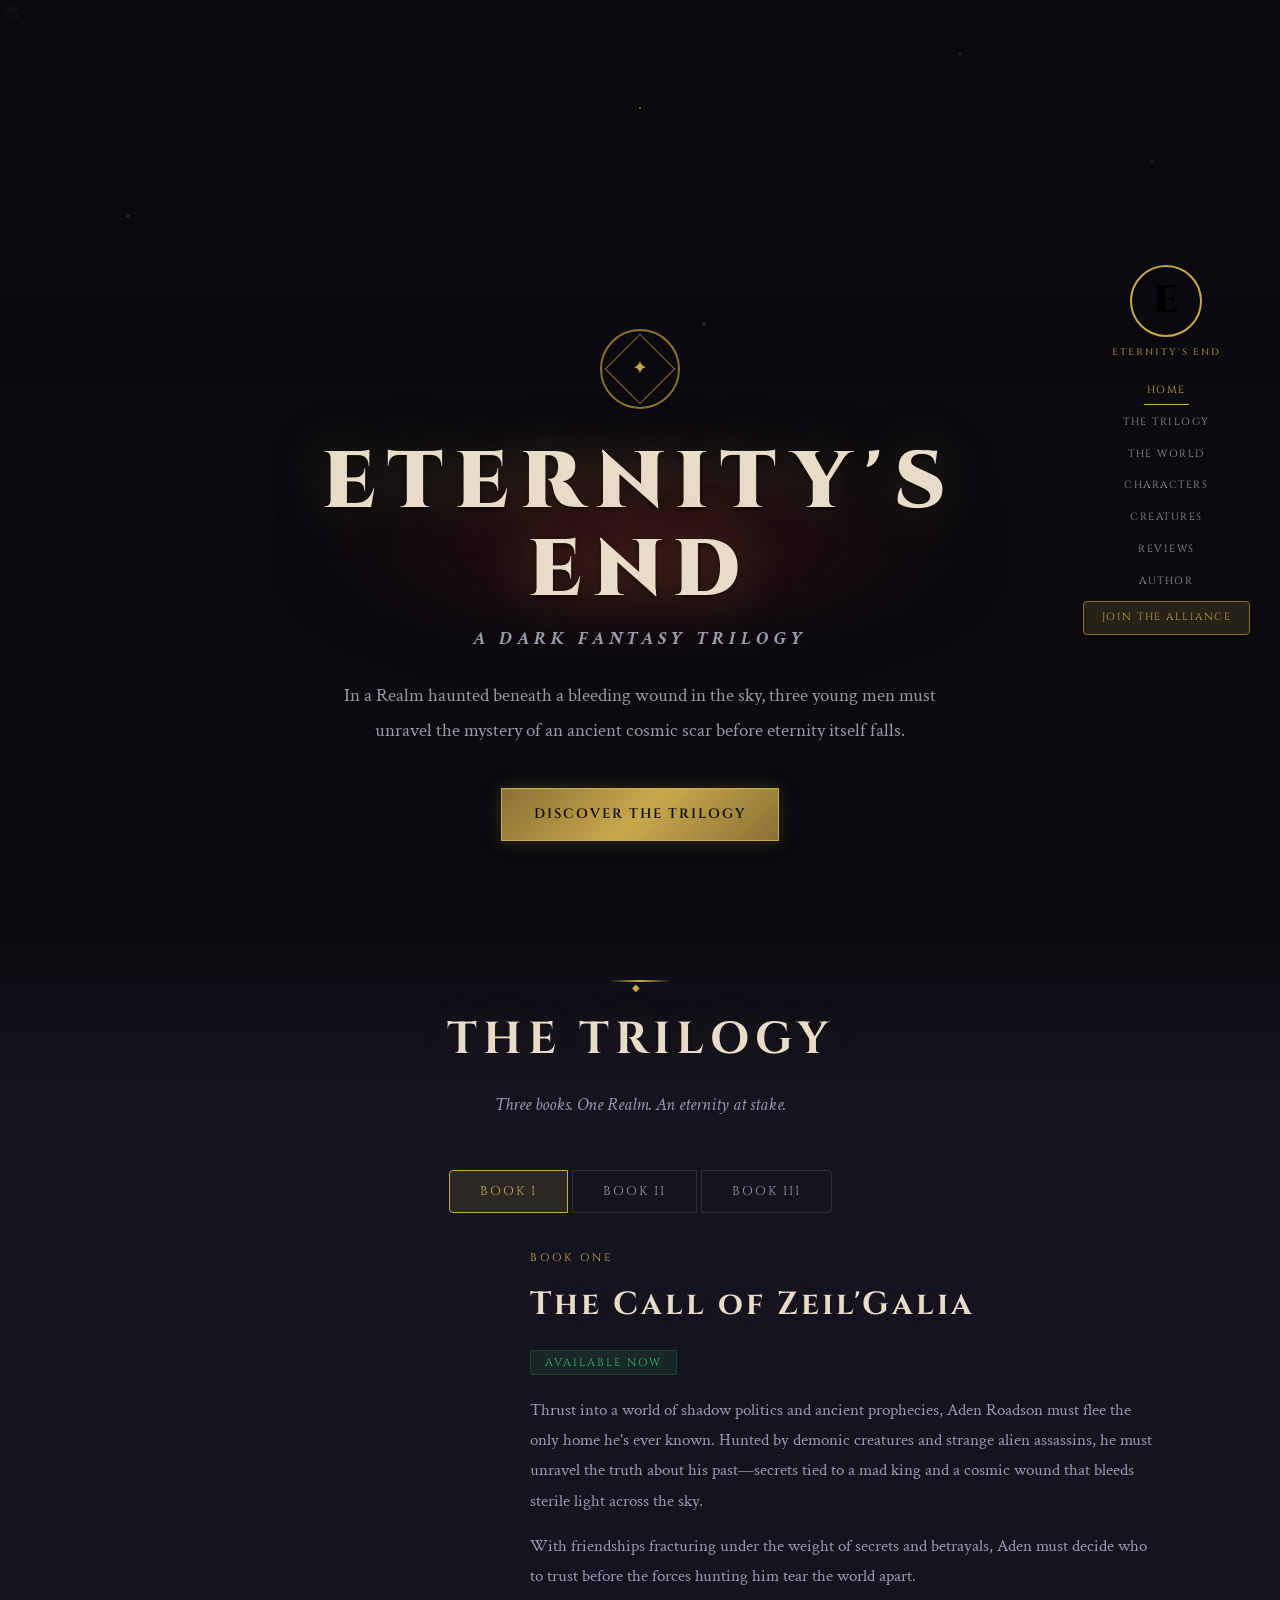
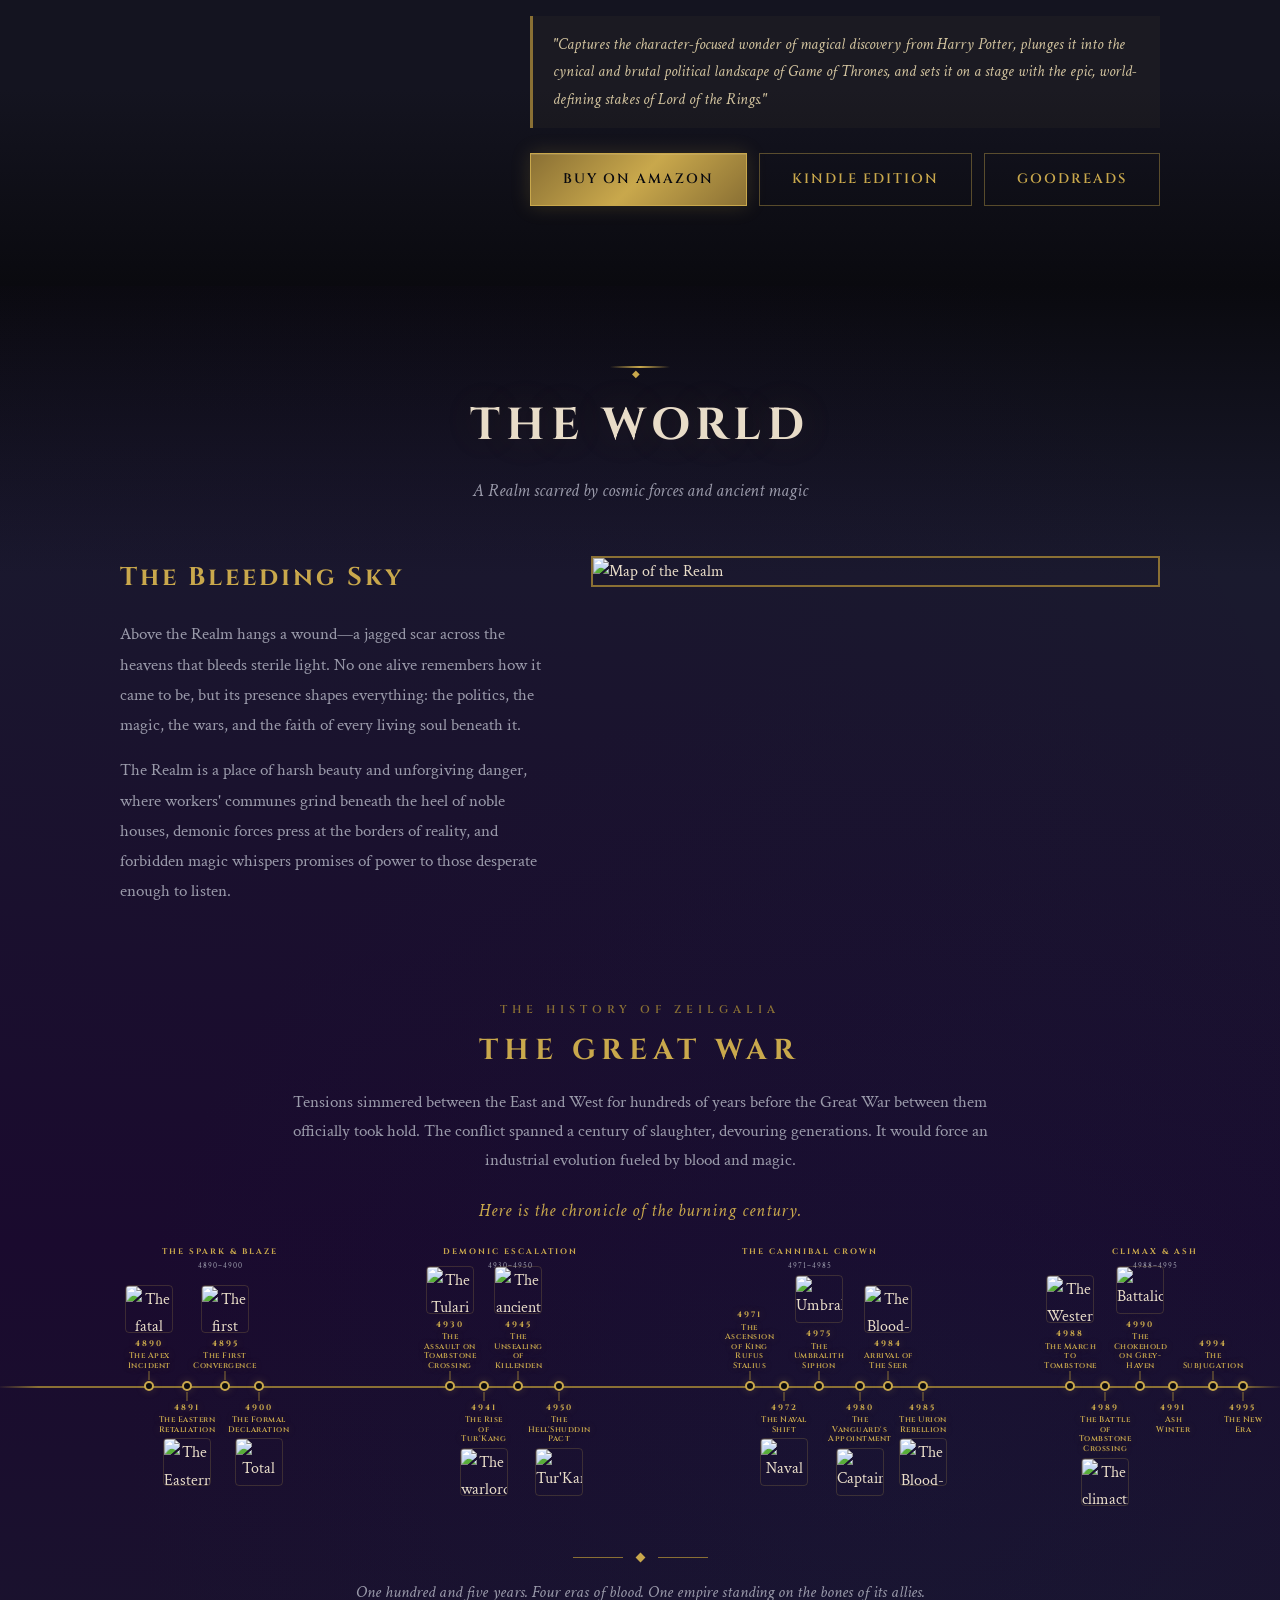
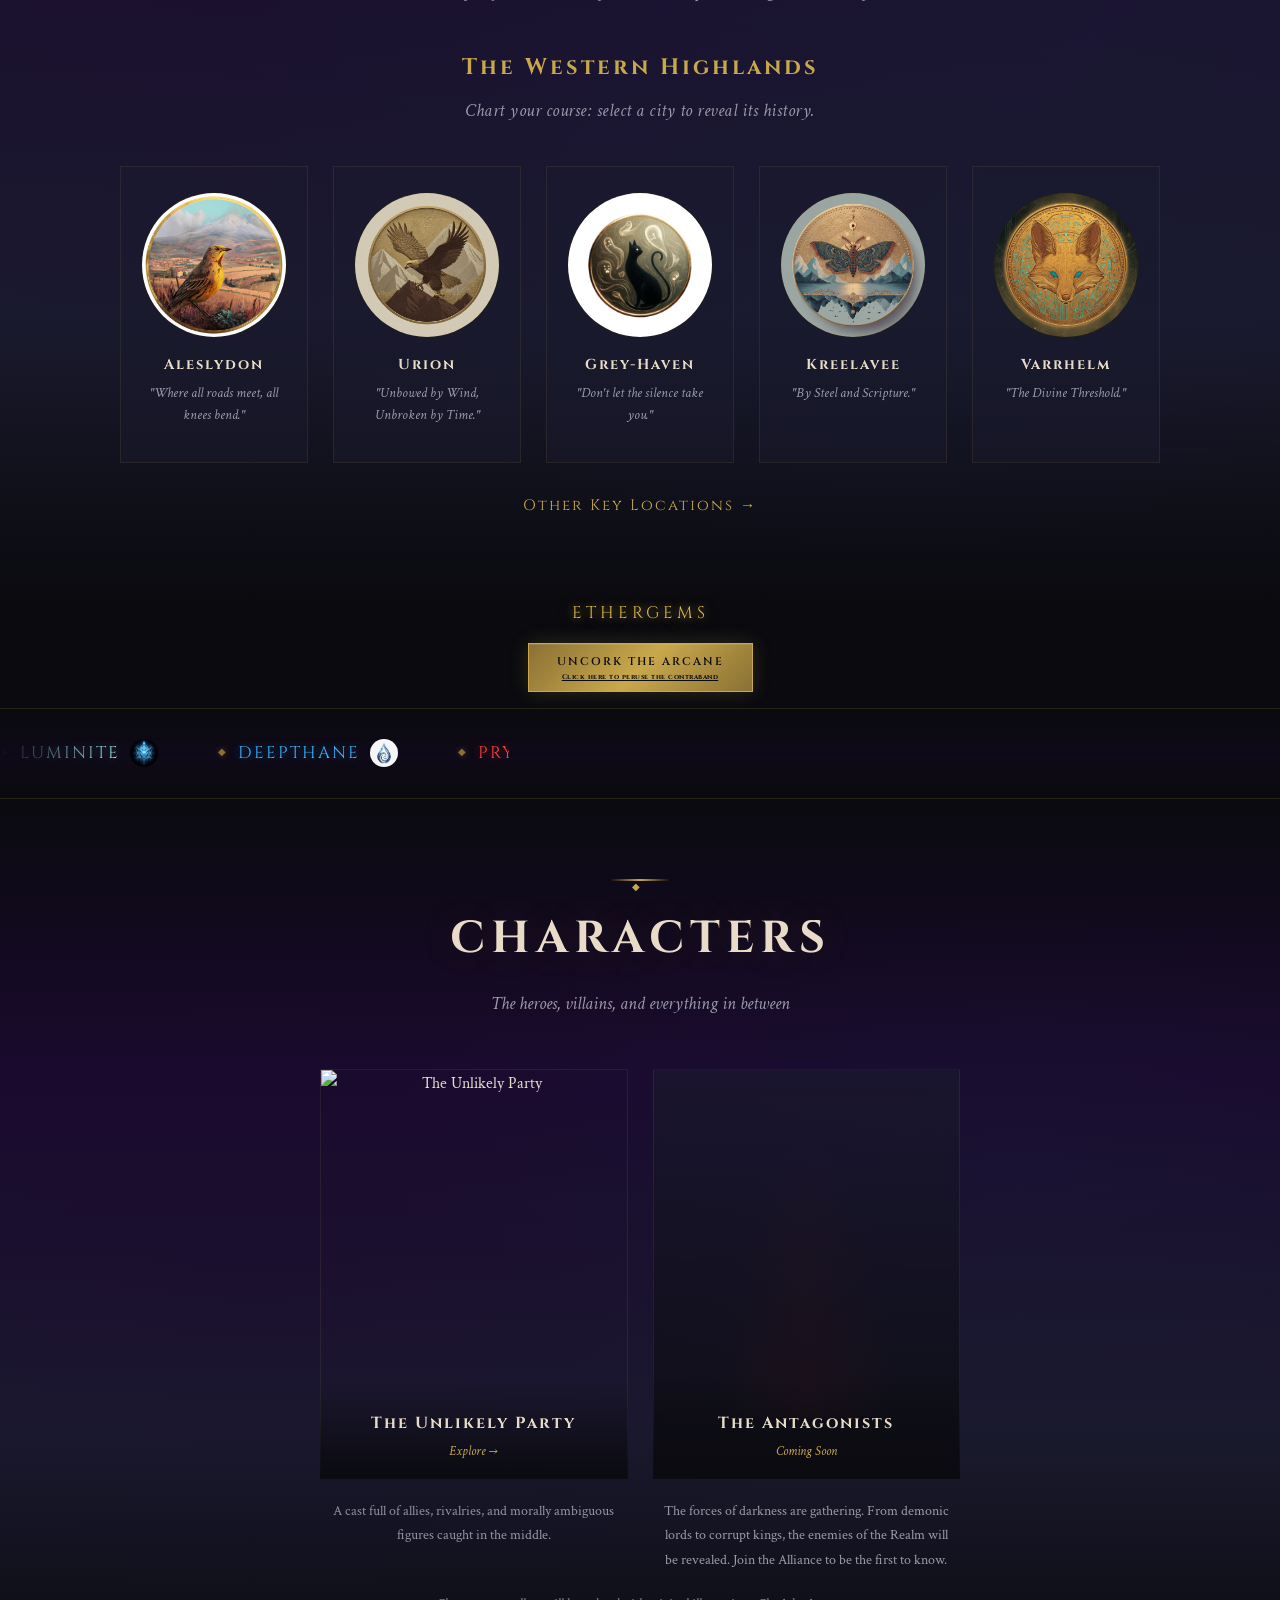
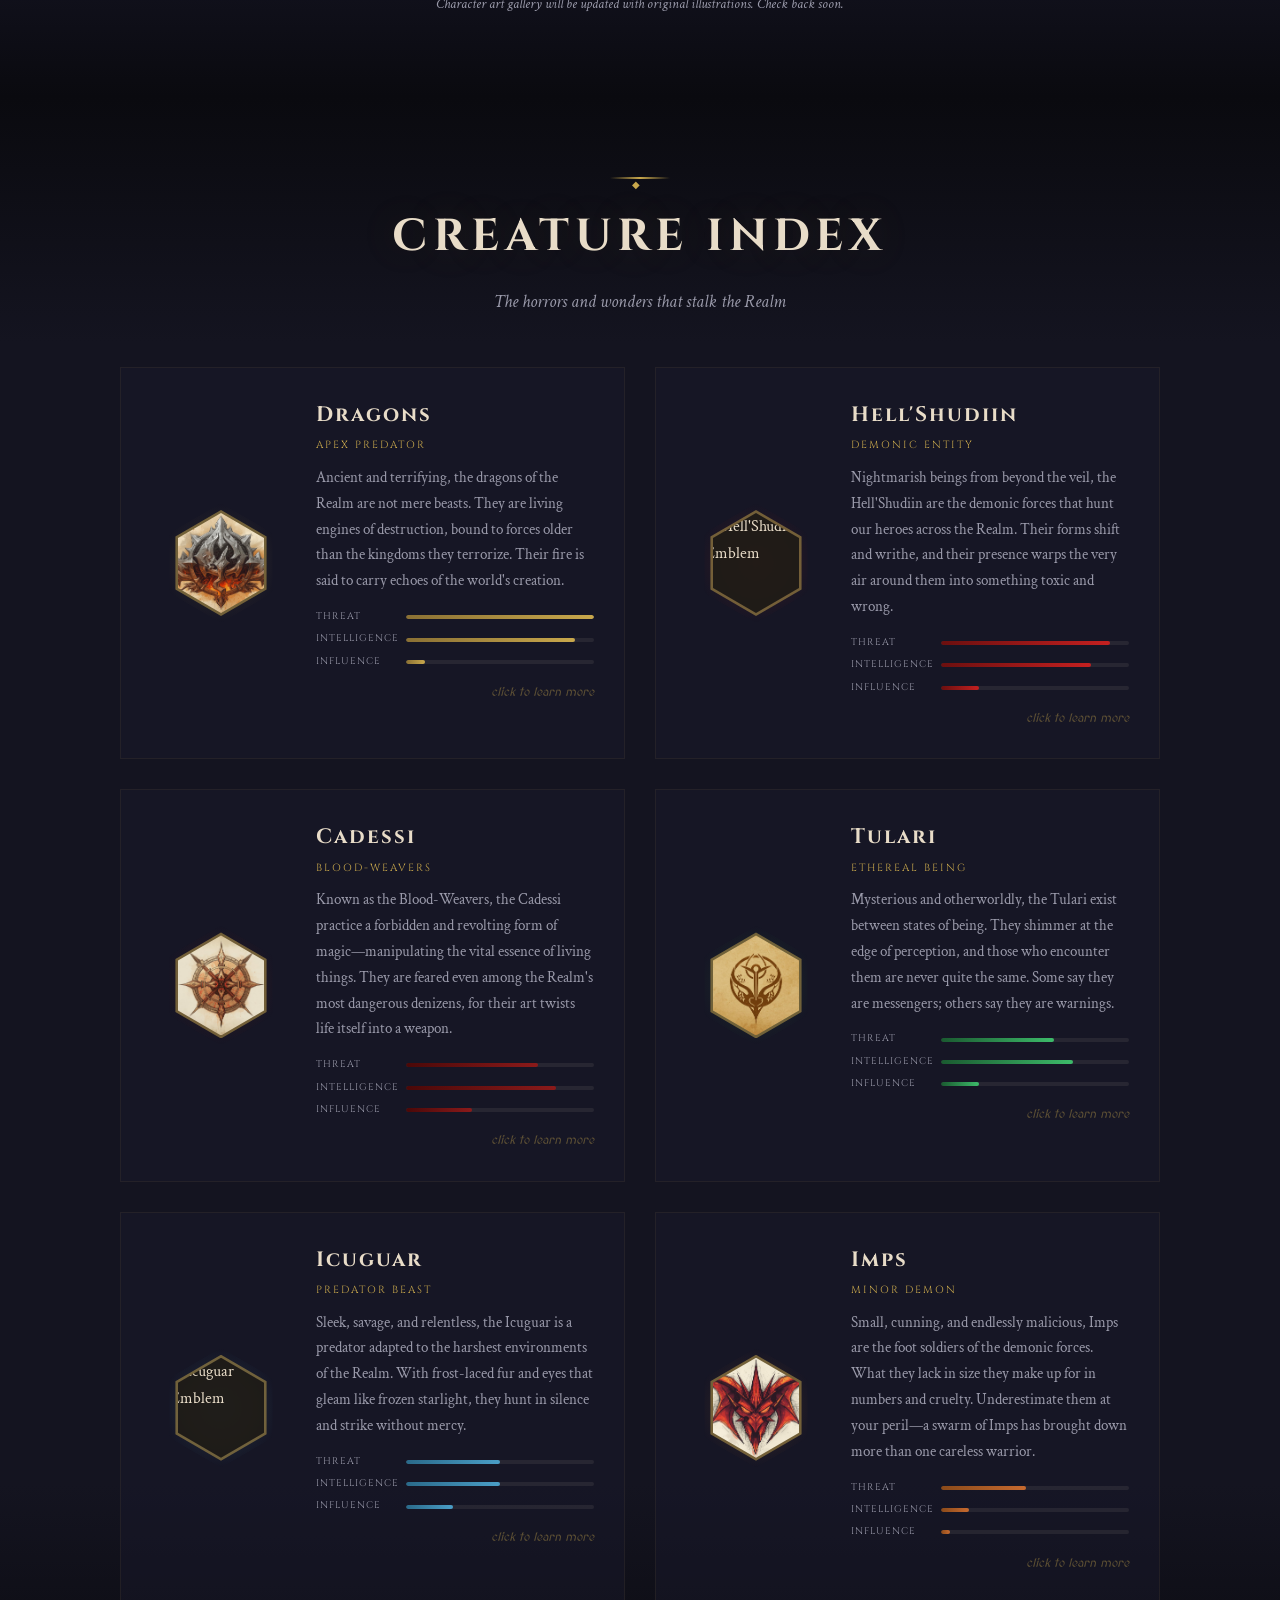
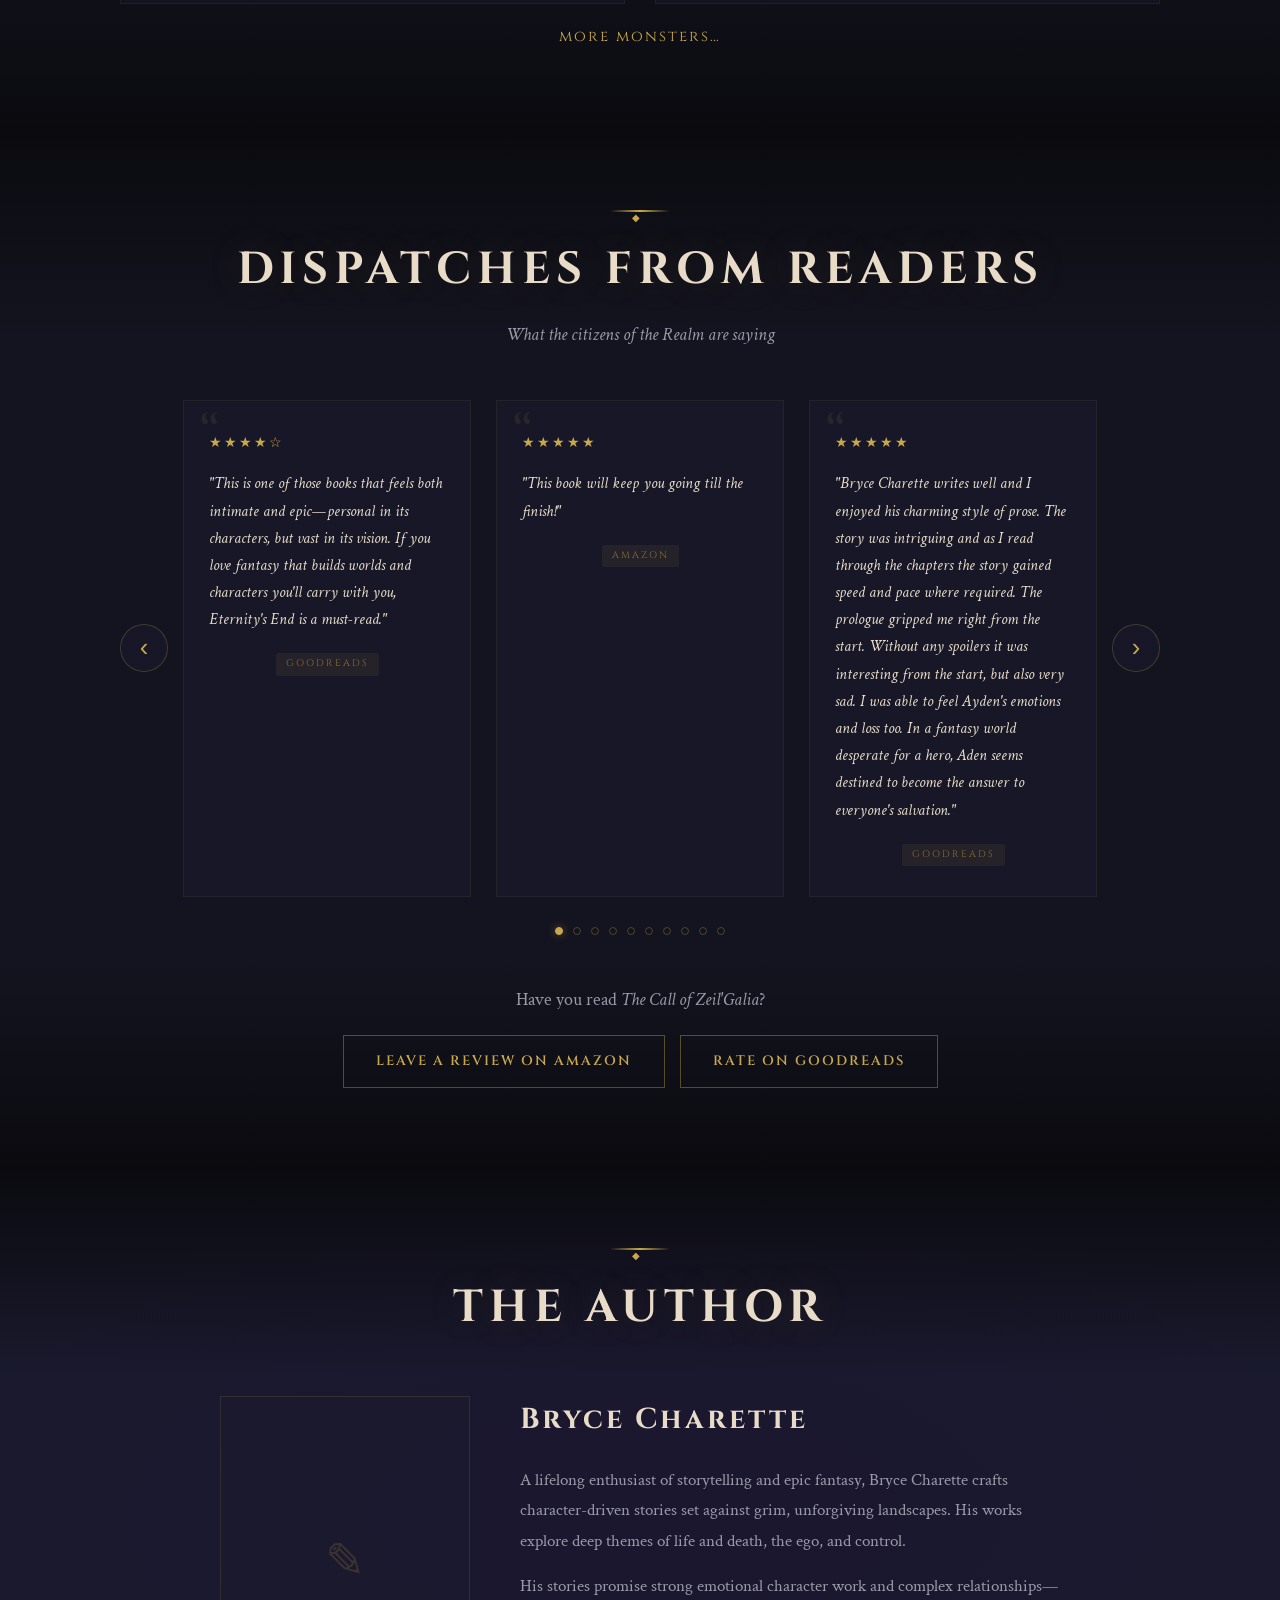
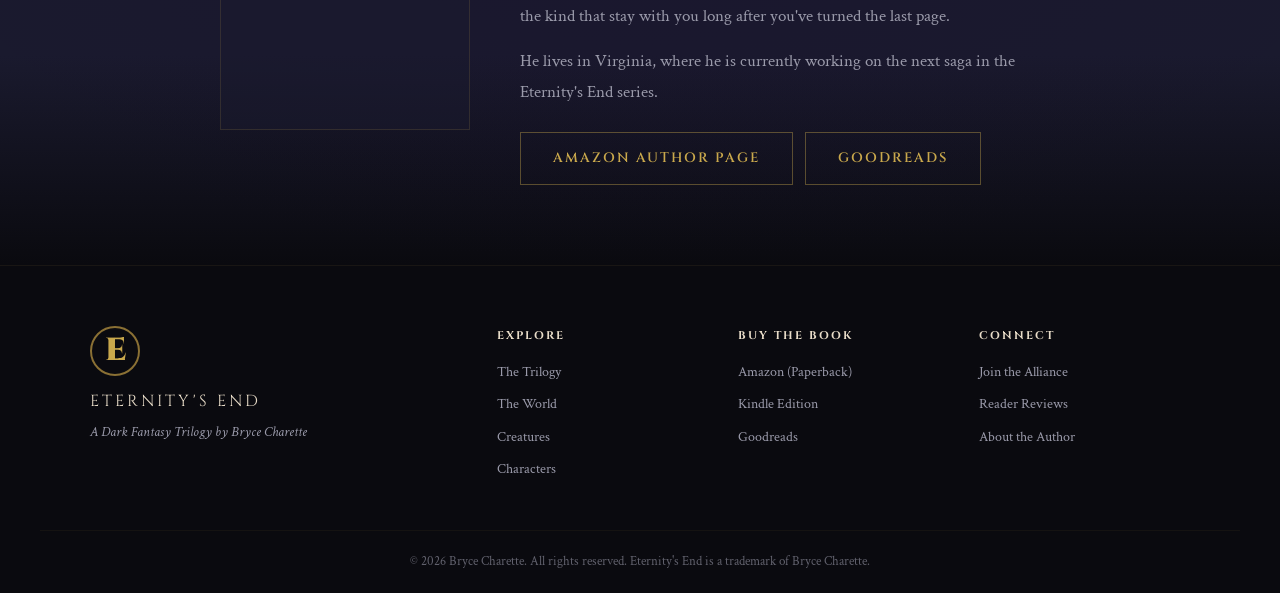
==== commit f00f9fe3: "Make desktop nav draggable with hover hint - Nav logo hub can now be click-and-dragged to any positi" ====
--- a/index.html
+++ b/index.html
@@ -17,6 +17,7 @@
     <!-- Navigation — Logo Hub -->
     <nav id="main-nav">
         <div class="logo-nav-container">
+            <span class="nav-drag-hint">hold & drag</span>
             <button class="logo-nav-trigger" id="nav-logo-btn" aria-label="Toggle navigation menu">
                 <span class="nav-logo-e">E</span>
             </button>
--- a/css/styles.css
+++ b/css/styles.css
@@ -40,7 +40,7 @@
     --font-accent: 'MedievalSharp', cursive;
 
     --nav-height: 70px;
-    --section-padding: 30px 0;
+    --section-padding: 80px 0;
 }
 
 /* ---- Reset & Base ---- */
@@ -200,6 +200,46 @@
     flex-direction: column;
     align-items: center;
     pointer-events: auto;
+    position: relative;
+}
+
+/* ---- Drag Hint (desktop only) ---- */
+.nav-drag-hint {
+    position: absolute;
+    top: -6px;
+    right: -10px;
+    font-family: var(--font-display);
+    font-size: 0.5rem;
+    letter-spacing: 1px;
+    text-transform: uppercase;
+    color: var(--gold-dim);
+    background: rgba(10, 10, 15, 0.9);
+    border: 1px solid rgba(201, 168, 76, 0.2);
+    padding: 3px 8px;
+    border-radius: 3px;
+    white-space: nowrap;
+    opacity: 0;
+    pointer-events: none;
+    transition: opacity 0.3s ease;
+    z-index: 20;
+}
+
+.logo-nav-container:hover .nav-drag-hint {
+    opacity: 1;
+}
+
+/* While dragging, hide the hint and use grab cursor */
+.logo-nav-container.is-dragging .nav-drag-hint {
+    opacity: 0;
+}
+
+.logo-nav-container.is-dragging {
+    cursor: grabbing;
+}
+
+.logo-nav-container.is-dragging .logo-nav-trigger:hover {
+    transform: none;
+    box-shadow: none;
 }
 
 /* ---- The "E" Trigger Button ---- */
@@ -372,7 +412,7 @@
 
 .section-header {
     text-align: center;
-    margin-bottom: 35px;
+    margin-bottom: 50px;
     position: relative;
     z-index: 2;
 }
@@ -735,7 +775,7 @@
    ============================================ */
 .books-section {
     background: linear-gradient(180deg, var(--void) 0%, var(--charcoal) 20%, var(--charcoal) 80%, var(--void) 100%);
-    padding-top: 40px;
+    padding-top: 80px;
 }
 
 .books-tabs {
@@ -1034,7 +1074,7 @@
    ============================================ */
 .world-section {
     background: linear-gradient(180deg, var(--void) 0%, var(--midnight) 15%, var(--void-purple) 50%, var(--midnight) 85%, var(--void) 100%);
-    padding-top: 40px;
+    padding-top: 80px;
 }
 
 .world-parallax {
@@ -1056,7 +1096,7 @@
     grid-template-columns: 1fr 1.35fr;
     gap: 50px;
     align-items: start;
-    margin-bottom: 50px;
+    margin-bottom: 70px;
 }
 
 .world-text h3 {
@@ -1284,7 +1324,7 @@
    ============================================ */
 .creatures-section {
     background: linear-gradient(180deg, var(--void) 0%, var(--charcoal) 15%, var(--charcoal) 85%, var(--void) 100%);
-    padding-top: 40px;
+    padding-top: 80px;
 }
 
 .creatures-grid {
@@ -1487,7 +1527,7 @@
    ============================================ */
 .characters-section {
     background: linear-gradient(180deg, var(--void) 0%, var(--void-purple) 30%, var(--midnight) 70%, var(--void) 100%);
-    padding-top: 40px;
+    padding-top: 80px;
 }
 
 .characters-parallax {
@@ -1590,7 +1630,7 @@
    ============================================ */
 .reviews-section {
     background: linear-gradient(180deg, var(--void) 0%, var(--charcoal) 20%, var(--charcoal) 80%, var(--void) 100%);
-    padding-top: 40px;
+    padding-top: 80px;
 }
 
 /* -- Carousel layout -- */
@@ -1769,7 +1809,7 @@
    ============================================ */
 .author-section {
     background: linear-gradient(180deg, var(--void) 0%, var(--midnight) 30%, var(--midnight) 70%, var(--void) 100%);
-    padding-top: 40px;
+    padding-top: 80px;
 }
 
 .author-parallax {
@@ -2283,14 +2323,12 @@
 }
 
 .lore-block {
-    opacity: 0;
-    transform: translateY(30px);
-    transition: opacity 0.8s ease, transform 0.8s ease;
+    opacity: 0.85;
+    transition: opacity 0.6s ease;
 }
 
 .lore-block.revealed {
     opacity: 1;
-    transform: translateY(0);
 }
 
 .lore-block p {
@@ -2304,14 +2342,12 @@
 .lore-image {
     margin: 35px 0;
     text-align: center;
-    opacity: 0;
-    transform: translateY(30px);
-    transition: opacity 0.8s ease, transform 0.8s ease;
+    opacity: 0.85;
+    transition: opacity 0.6s ease;
 }
 
 .lore-image.revealed {
     opacity: 1;
-    transform: translateY(0);
 }
 
 .lore-image img {
@@ -3305,7 +3341,7 @@
     margin-top: -20px;
     margin-left: 18px;
     top: -25px;
-    left: 18px;
+    left: 140px;
 }
 
 /* Invisible spacer pushes era content into the top half, above the timeline line */
@@ -3398,7 +3434,7 @@
     justify-items: center;
     position: relative;
     height: 260px;
-    margin-left: -6px;
+    margin-left: -20px;
 }
 
 /* Node */
@@ -3488,14 +3524,14 @@
     filter: drop-shadow(0 0 6px rgba(201, 168, 76, 0.3));
 }
 
-/* Timeline thumbnail — hidden until unlocked */
+/* Timeline thumbnail — always visible */
 .gw-h-img {
     width: 48px;
     height: 48px;
     overflow: hidden;
     border-radius: 4px;
     border: 1px solid rgba(201, 168, 76, 0.2);
-    display: none;
+    display: block;
     flex-shrink: 0;
     margin-bottom: 4px;
 }
@@ -3508,7 +3544,6 @@
 
 .gw-h-entry.gw-unlocked .gw-h-img {
     display: block;
-    animation: gw-thumb-appear 0.4s ease;
 }
 
 .gw-h-img img {
@@ -3516,11 +3551,6 @@
     height: 100%;
     object-fit: cover;
     display: block;
-}
-
-@keyframes gw-thumb-appear {
-    from { opacity: 0; transform: scale(0.8); }
-    to { opacity: 1; transform: scale(1); }
 }
 
 /* Text — glowing gold */
@@ -3556,19 +3586,14 @@
     display: none;
 }
 
-/* -- Progressive reveal states (desktop only) -- */
+/* -- Entry states (desktop) -- */
 .gw-h-entry.gw-locked {
-    visibility: hidden;
-    pointer-events: none;
+    visibility: visible;
+    pointer-events: auto;
 }
 
 .gw-h-entry.gw-active {
-    animation: gw-entry-appear 0.6s ease forwards;
-}
-
-@keyframes gw-entry-appear {
-    from { opacity: 0; }
-    to { opacity: 1; }
+    /* no special animation needed */
 }
 
 /* -- Detail Overlay -- */
@@ -4008,14 +4033,12 @@
 
     /* Scroll reveal on mobile — slide from left */
     .gw-h-entry.reveal {
-        opacity: 0;
-        transform: translateX(-30px);
-        transition: opacity 0.8s ease, transform 0.8s ease;
+        opacity: 0.85;
+        transition: opacity 0.6s ease;
     }
 
     .gw-h-entry.reveal.revealed {
         opacity: 1;
-        transform: translateX(0);
     }
 
     .gw-prologue {
@@ -4093,14 +4116,14 @@
 /* ============================================
    SCROLL REVEAL ANIMATIONS
    ============================================ */
+/* Subtle reveal: no layout shift, just a gentle fade.
+   Elements are nearly visible by default to prevent pop-in. */
 .reveal {
-    opacity: 0;
-    transform: translateY(30px);
-    transition: opacity 0.8s ease, transform 0.8s ease;
+    opacity: 0.85;
+    transition: opacity 0.6s ease;
 }
 .reveal.revealed {
     opacity: 1;
-    transform: translateY(0);
 }
 
 /* ============================================
@@ -4127,7 +4150,7 @@
 @media (max-width: 768px) {
     :root {
         --nav-height: 60px;
-        --section-padding: 25px 0;
+        --section-padding: 50px 0;
     }
 
     /* ---- Restore original top-bar mobile nav ---- */
@@ -4148,6 +4171,10 @@
         align-items: center;
         width: 100%;
         padding: 0 20px;
+    }
+
+    .nav-drag-hint {
+        display: none;
     }
 
     .logo-nav-trigger {
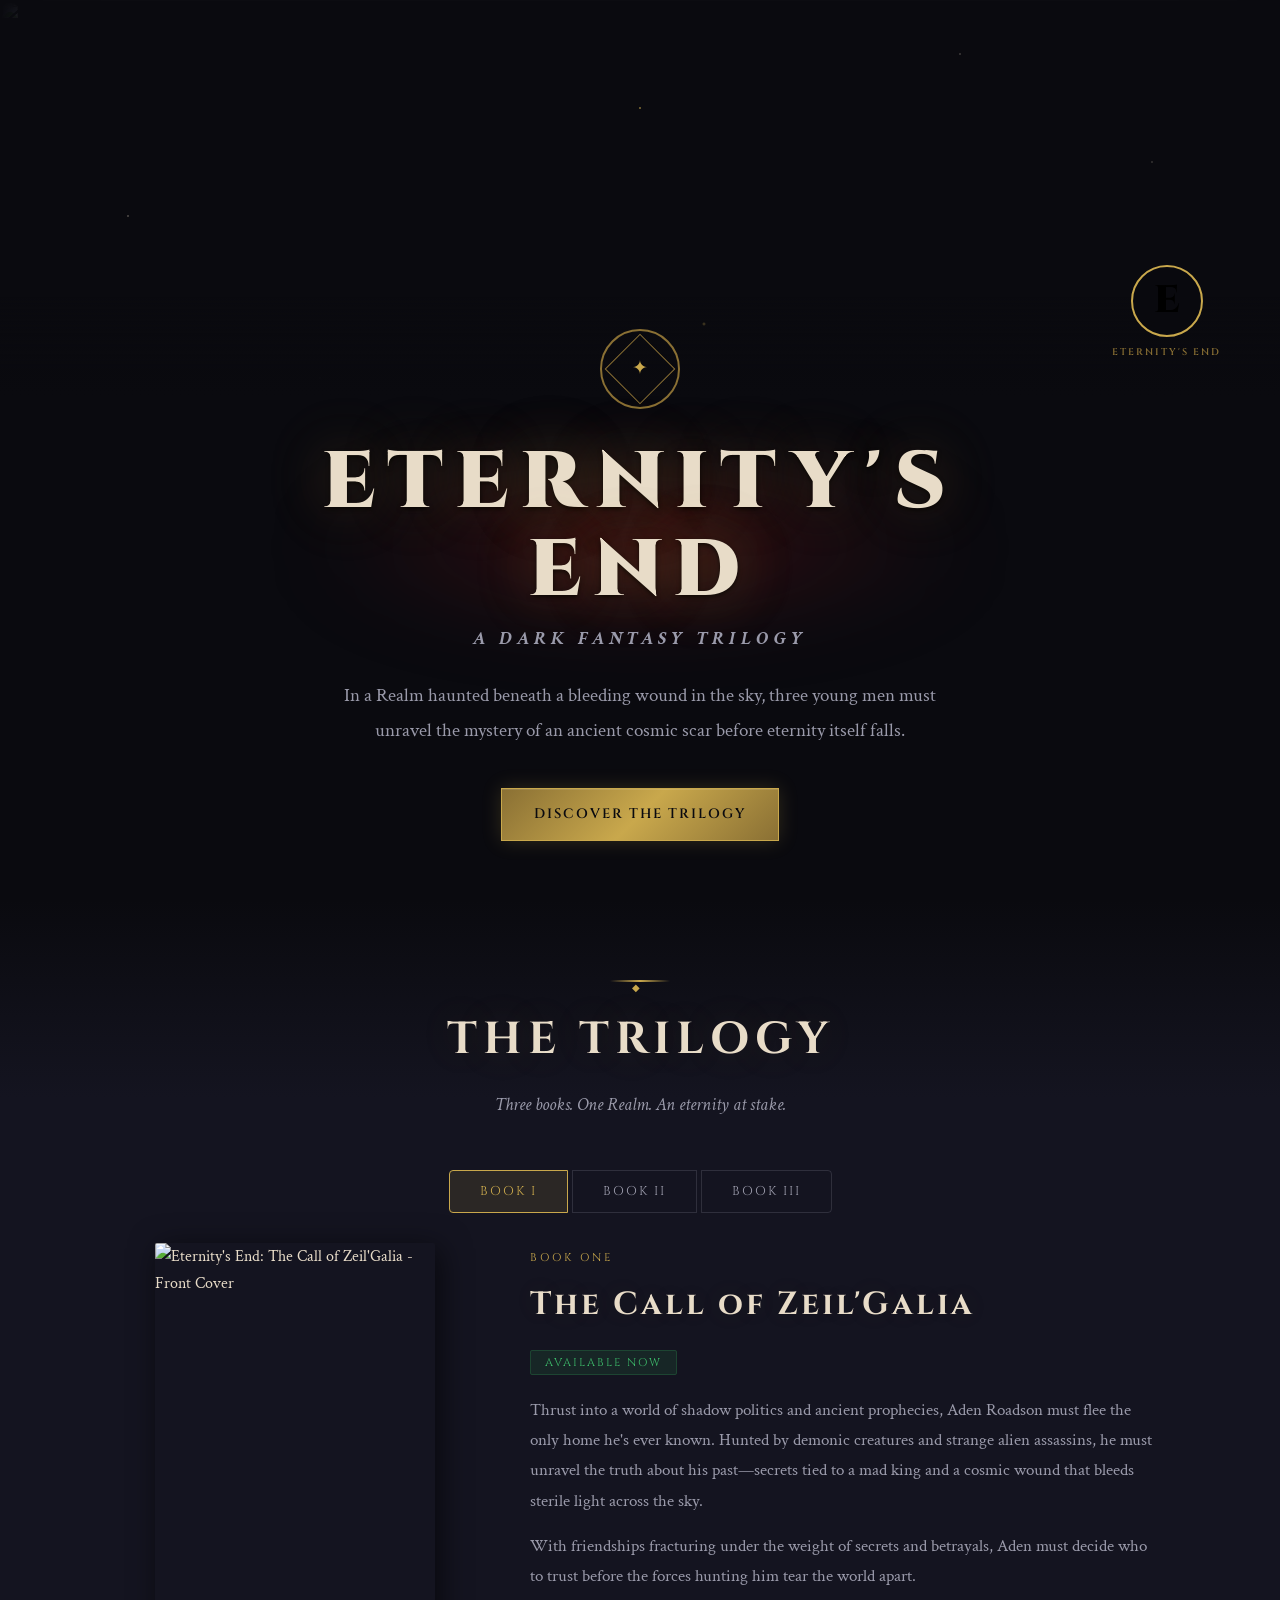
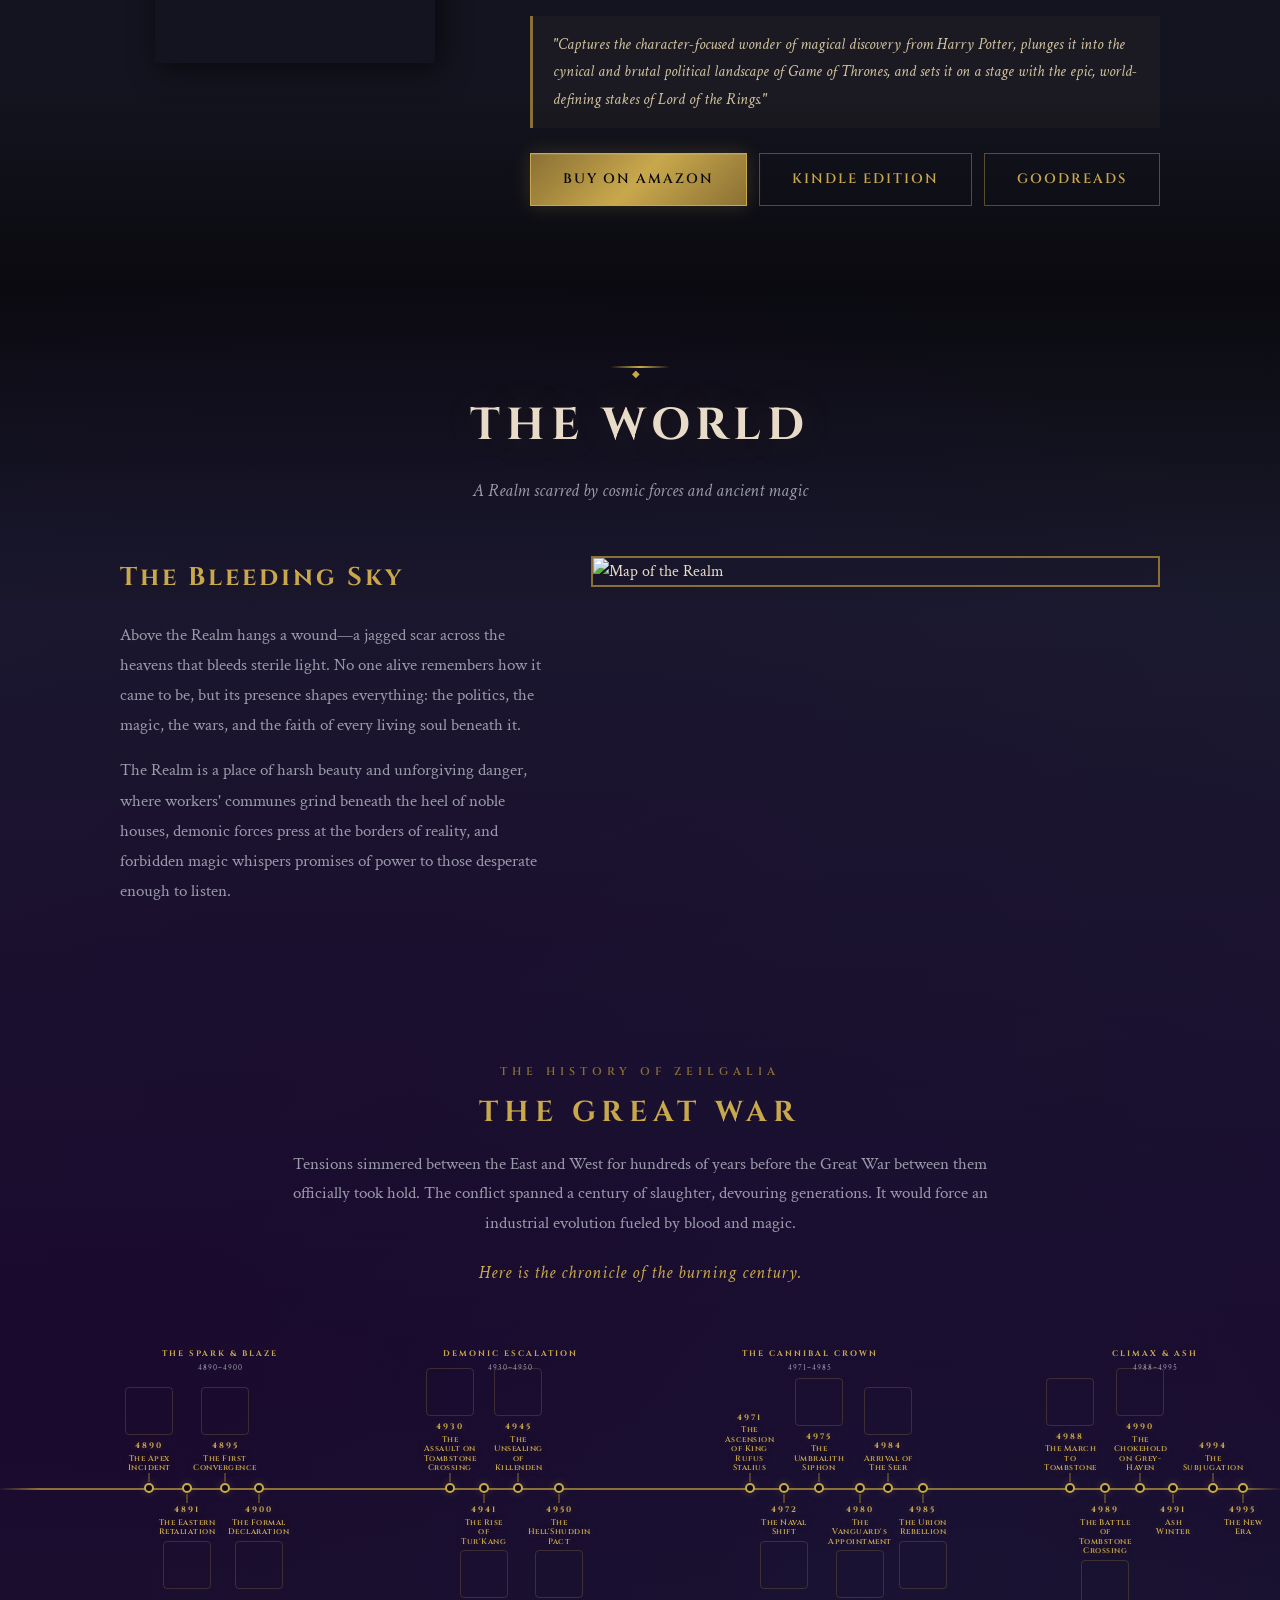
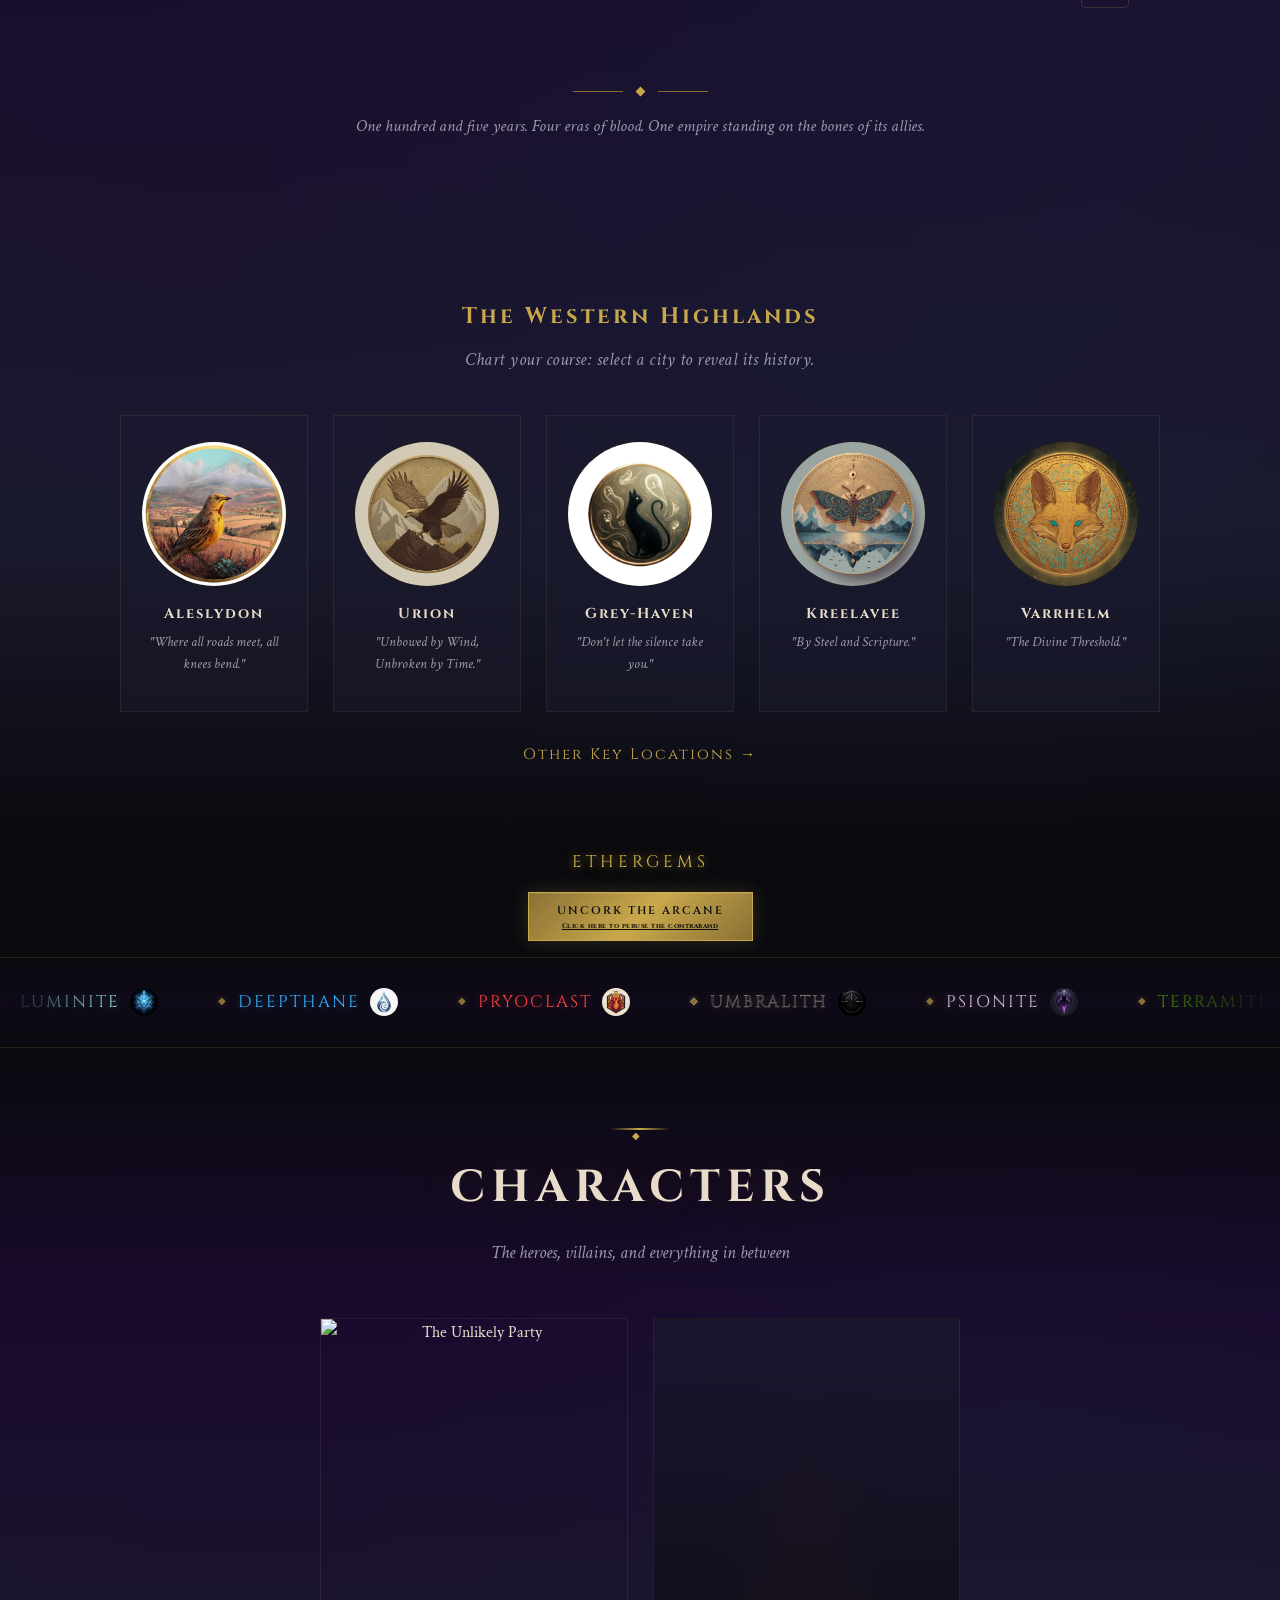
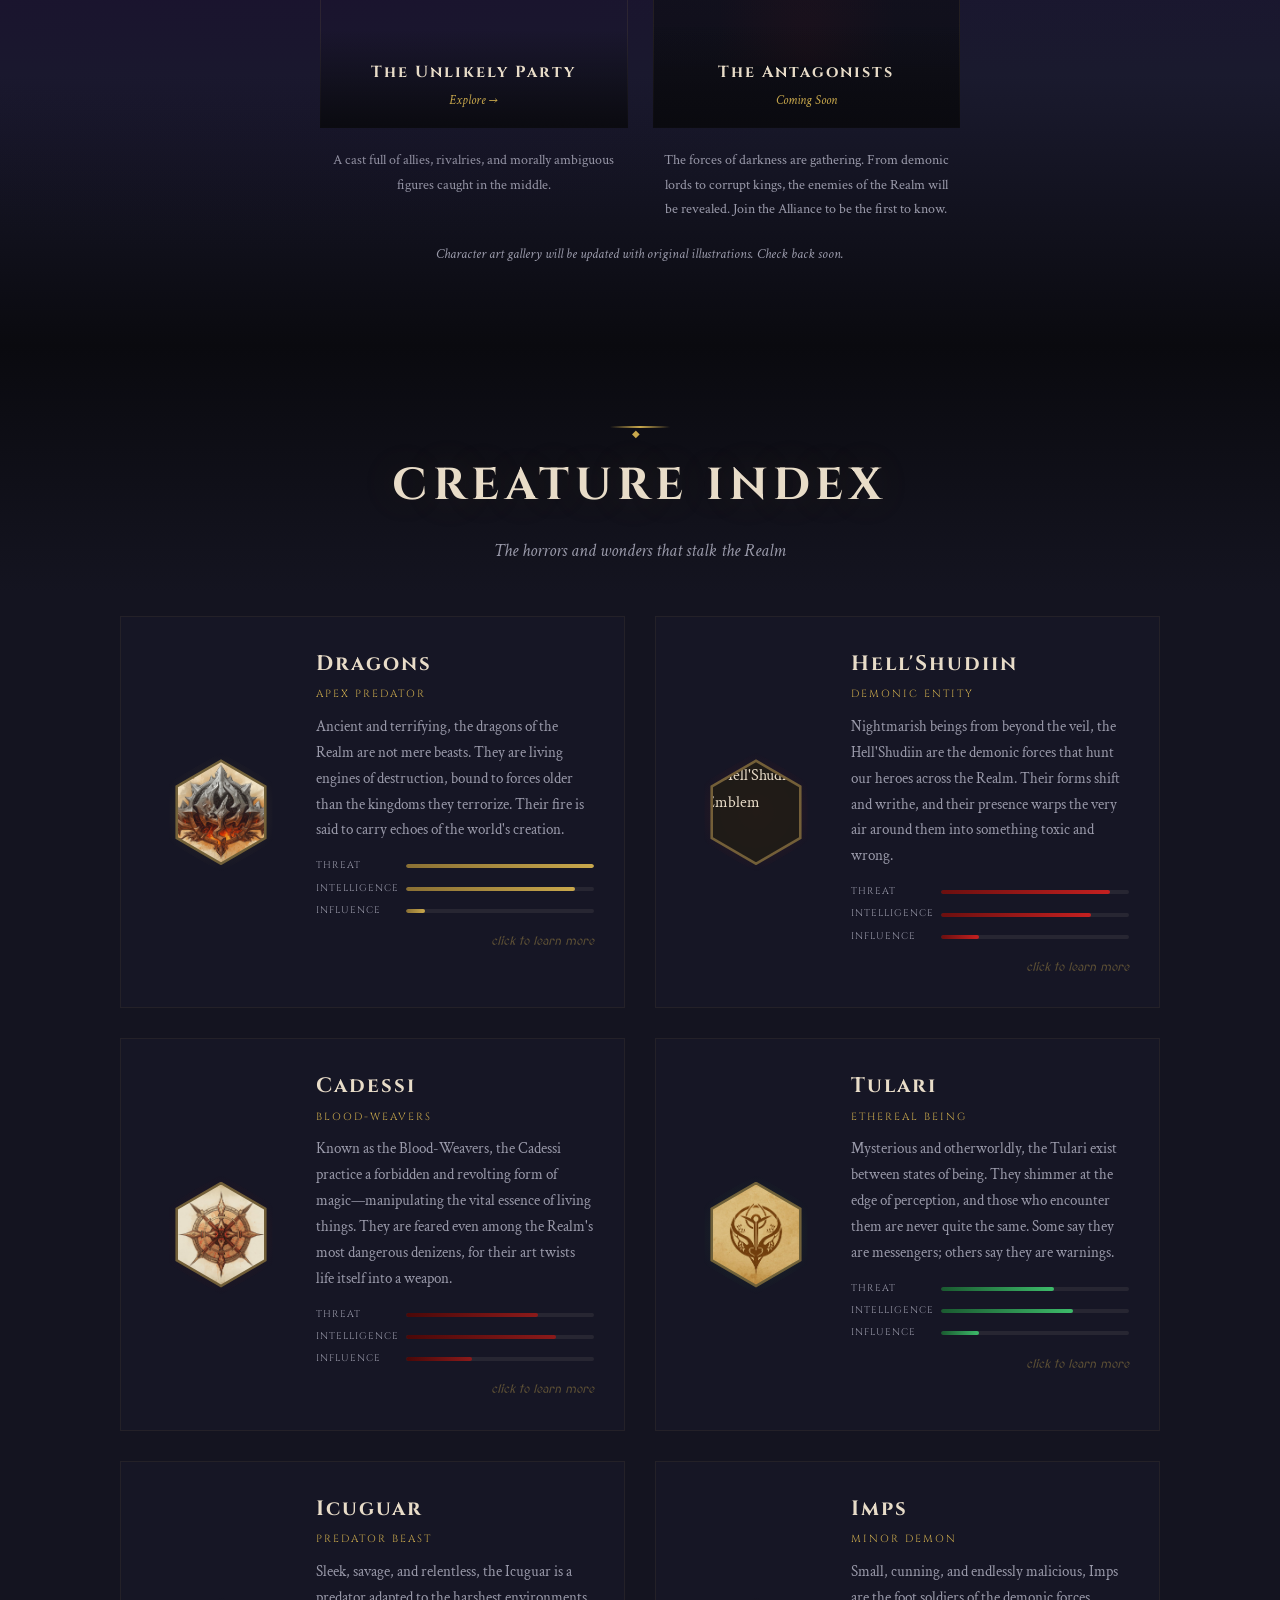
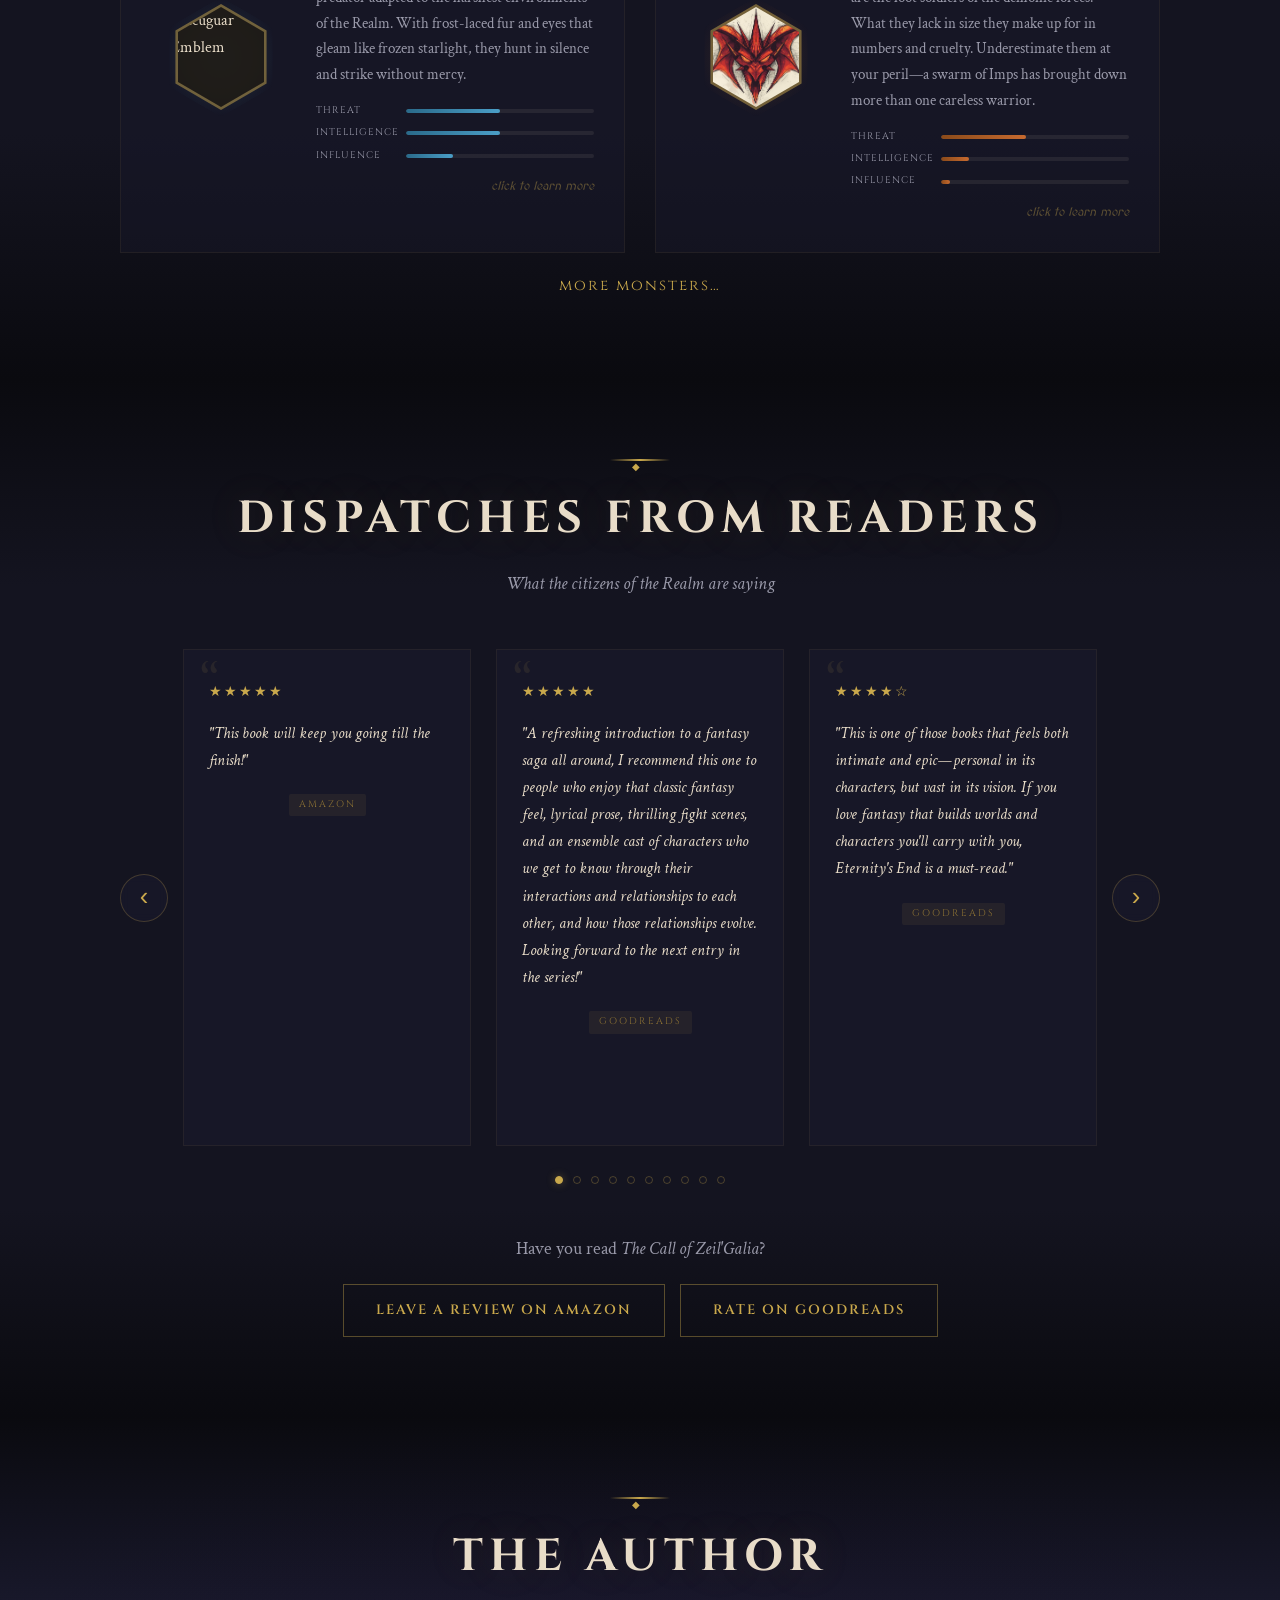
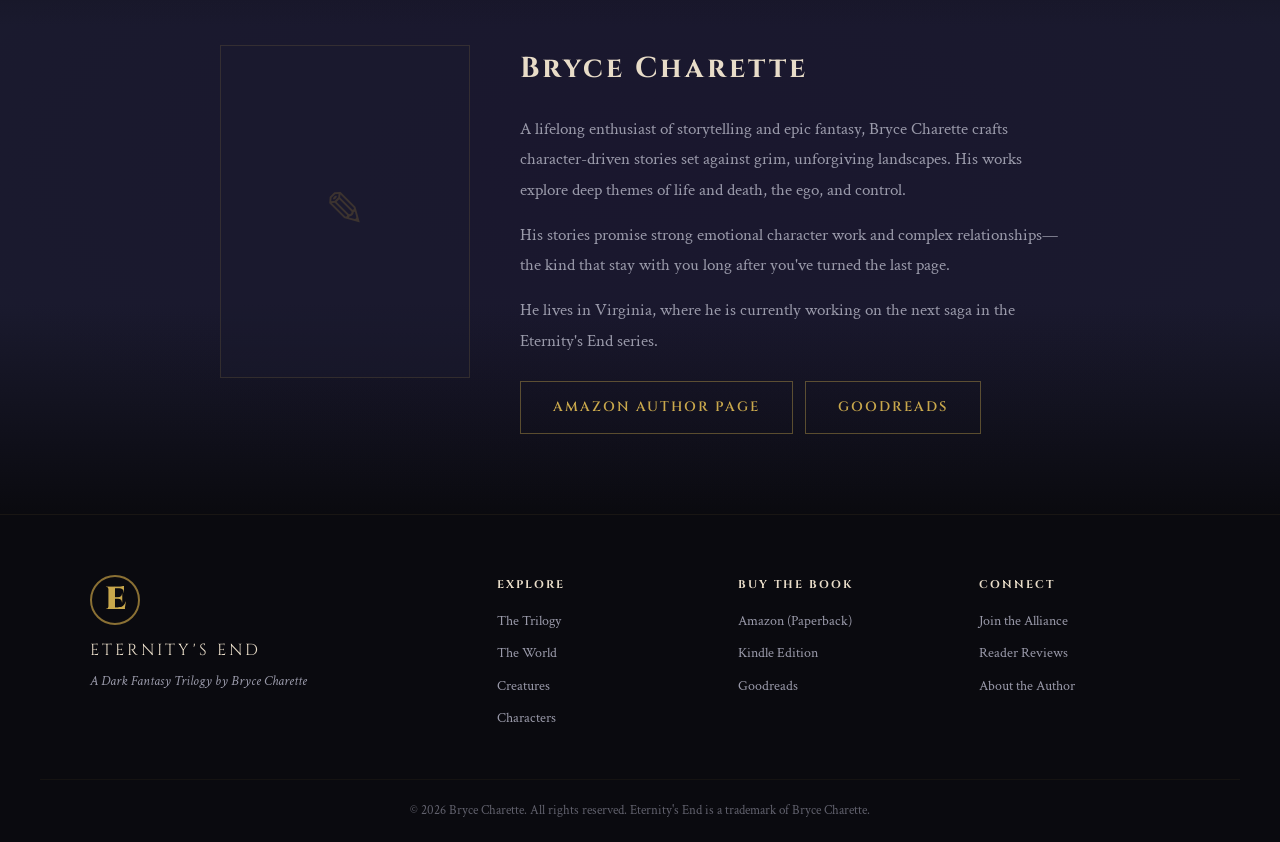
==== commit babd86a3: "Add section spacing and major performance optimizations - Increase padding around The Great War prol" ====
--- a/index.html
+++ b/index.html
@@ -91,10 +91,10 @@
                     <div class="book-cover book-flip">
                         <div class="book-flip-inner">
                             <div class="book-flip-front">
-                                <img src="images/Front Cover.png" alt="Eternity's End: The Call of Zeil'Galia - Front Cover">
+                                <img loading="lazy" src="images/Front Cover.png" alt="Eternity's End: The Call of Zeil'Galia - Front Cover">
                             </div>
                             <div class="book-flip-back">
-                                <img src="images/Back Cover.png" alt="Eternity's End: The Call of Zeil'Galia - Back Cover">
+                                <img loading="lazy" src="images/Back Cover.png" alt="Eternity's End: The Call of Zeil'Galia - Back Cover">
                             </div>
                         </div>
                     </div>
@@ -211,7 +211,7 @@
                     <p>The Realm is a place of harsh beauty and unforgiving danger, where workers' communes grind beneath the heel of noble houses, demonic forces press at the borders of reality, and forbidden magic whispers promises of power to those desperate enough to listen.</p>
                 </div>
                 <div class="world-map-placeholder">
-                    <img src="images/map1.png" alt="Map of the Realm" class="realm-map-img">
+                    <img loading="lazy" src="images/map1.png" alt="Map of the Realm" class="realm-map-img">
                 </div>
             </div>
 
@@ -224,7 +224,7 @@
             <!-- THE GREAT WAR — INLINE TIMELINE (Desktop) -->
             <!-- ============================================ -->
             <div class="gw-desktop-timeline">
-            <div class="gw-prologue" style="padding: 8px 20px 10px;">
+            <div class="gw-prologue">
                 <div class="gw-prologue-inner">
                     <span class="gw-hero-eyebrow" style="display:block; text-align:center; margin-bottom:8px;">The History of ZeilGalia</span>
                     <h2 style="font-family: var(--font-display); font-size: 1.8rem; font-weight: 700; color: var(--gold); letter-spacing: 6px; text-transform: uppercase; text-align: center; margin: 0 0 12px;">The Great War</h2>
@@ -246,7 +246,7 @@
                     <!-- 4890 — The Apex Incident -->
                     <div class="gw-h-entry gw-above">
                         <div class="gw-h-card">
-                            <div class="gw-h-img"><img src="images/fall.png" alt="The fatal fall from the Western high-tower vault"></div>
+                            <div class="gw-h-img"><img loading="lazy" src="images/fall.png" alt="The fatal fall from the Western high-tower vault"></div>
                             <span class="gw-h-date">4890</span>
                             <h3 class="gw-h-title">The Apex Incident</h3>
                             <div class="gw-h-detail">
@@ -262,7 +262,7 @@
                     <!-- 4891 — The Eastern Retaliation -->
                     <div class="gw-h-entry gw-below">
                         <div class="gw-h-card">
-                            <div class="gw-h-img"><img src="images/eastarmy.png" alt="The Eastern armada descending on Western shores"></div>
+                            <div class="gw-h-img"><img loading="lazy" src="images/eastarmy.png" alt="The Eastern armada descending on Western shores"></div>
                             <span class="gw-h-date">4891</span>
                             <h3 class="gw-h-title">The Eastern Retaliation</h3>
                             <div class="gw-h-detail">
@@ -275,7 +275,7 @@
                     <!-- 4895 — The First Convergence -->
                     <div class="gw-h-entry gw-above">
                         <div class="gw-h-card">
-                            <div class="gw-h-img"><img src="images/skirmish.png" alt="The first large-scale battle of the Great War"></div>
+                            <div class="gw-h-img"><img loading="lazy" src="images/skirmish.png" alt="The first large-scale battle of the Great War"></div>
                             <span class="gw-h-date">4895</span>
                             <h3 class="gw-h-title">The First Convergence</h3>
                             <div class="gw-h-detail">
@@ -288,7 +288,7 @@
                     <!-- 4900 — The Formal Declaration -->
                     <div class="gw-h-entry gw-below">
                         <div class="gw-h-card">
-                            <div class="gw-h-img"><img src="images/war.png" alt="Total war engulfs the continent"></div>
+                            <div class="gw-h-img"><img loading="lazy" src="images/war.png" alt="Total war engulfs the continent"></div>
                             <span class="gw-h-date">4900</span>
                             <h3 class="gw-h-title">The Formal Declaration</h3>
                             <div class="gw-h-detail">
@@ -308,7 +308,7 @@
                     <!-- 4930 — The Assault on Tombstone Crossing -->
                     <div class="gw-h-entry gw-above">
                         <div class="gw-h-card">
-                            <div class="gw-h-img"><img src="images/tulari.png" alt="The Tulari drawn into the siege at Tombstone Crossing"></div>
+                            <div class="gw-h-img"><img loading="lazy" src="images/tulari.png" alt="The Tulari drawn into the siege at Tombstone Crossing"></div>
                             <span class="gw-h-date">4930</span>
                             <h3 class="gw-h-title">The Assault on Tombstone Crossing</h3>
                             <div class="gw-h-detail">
@@ -321,7 +321,7 @@
                     <!-- 4941 — The Rise of Tur'Kang -->
                     <div class="gw-h-entry gw-below">
                         <div class="gw-h-card">
-                            <div class="gw-h-img"><img src="images/tur'kangrise.png" alt="The warlord Tur'Kang seizes power"></div>
+                            <div class="gw-h-img"><img loading="lazy" src="images/tur'kangrise.png" alt="The warlord Tur'Kang seizes power"></div>
                             <span class="gw-h-date">4941</span>
                             <h3 class="gw-h-title">The Rise of Tur'Kang</h3>
                             <div class="gw-h-detail">
@@ -334,7 +334,7 @@
                     <!-- 4945 — The Unsealing of Killenden -->
                     <div class="gw-h-entry gw-above">
                         <div class="gw-h-card">
-                            <div class="gw-h-img"><img src="images/killenden.png" alt="The ancient wards at Killenden shatter, tearing reality open"></div>
+                            <div class="gw-h-img"><img loading="lazy" src="images/killenden.png" alt="The ancient wards at Killenden shatter, tearing reality open"></div>
                             <span class="gw-h-date">4945</span>
                             <h3 class="gw-h-title">The Unsealing of Killenden</h3>
                             <div class="gw-h-detail">
@@ -347,7 +347,7 @@
                     <!-- 4950 — The Hell'Shuddin Pact -->
                     <div class="gw-h-entry gw-below">
                         <div class="gw-h-card">
-                            <div class="gw-h-img"><img src="images/tur'kangarmy.png" alt="Tur'Kang's demonic legions unleashed on the battlefield"></div>
+                            <div class="gw-h-img"><img loading="lazy" src="images/tur'kangarmy.png" alt="Tur'Kang's demonic legions unleashed on the battlefield"></div>
                             <span class="gw-h-date">4950</span>
                             <h3 class="gw-h-title">The Hell'Shuddin Pact</h3>
                             <div class="gw-h-detail">
@@ -379,7 +379,7 @@
                     <!-- 4972 — The Naval Shift -->
                     <div class="gw-h-entry gw-below">
                         <div class="gw-h-card">
-                            <div class="gw-h-img"><img src="images/ship.png" alt="Naval warfare between East and West"></div>
+                            <div class="gw-h-img"><img loading="lazy" src="images/ship.png" alt="Naval warfare between East and West"></div>
                             <span class="gw-h-date">4972</span>
                             <h3 class="gw-h-title">The Naval Shift</h3>
                             <div class="gw-h-detail">
@@ -392,7 +392,7 @@
                     <!-- 4975 — The Umbralith Siphon -->
                     <div class="gw-h-entry gw-above">
                         <div class="gw-h-card">
-                            <div class="gw-h-img"><img src="images/mining.png" alt="Umbralith being extracted from Grey-Haven's mountains"></div>
+                            <div class="gw-h-img"><img loading="lazy" src="images/mining.png" alt="Umbralith being extracted from Grey-Haven's mountains"></div>
                             <span class="gw-h-date">4975</span>
                             <h3 class="gw-h-title">The Umbralith Siphon</h3>
                             <div class="gw-h-detail">
@@ -405,7 +405,7 @@
                     <!-- 4980 — The Vanguard's Appointment -->
                     <div class="gw-h-entry gw-below">
                         <div class="gw-h-card">
-                            <div class="gw-h-img"><img src="images/captainziav.png" alt="Captain Arthel Ziav"></div>
+                            <div class="gw-h-img"><img loading="lazy" src="images/captainziav.png" alt="Captain Arthel Ziav"></div>
                             <span class="gw-h-date">4980</span>
                             <h3 class="gw-h-title">The Vanguard's Appointment</h3>
                             <div class="gw-h-detail">
@@ -418,7 +418,7 @@
                     <!-- 4984 — Arrival of The Seer -->
                     <div class="gw-h-entry gw-above">
                         <div class="gw-h-card">
-                            <div class="gw-h-img"><img src="images/anchorkey.png" alt="The Blood-Weaver's Anchor Key"></div>
+                            <div class="gw-h-img"><img loading="lazy" src="images/anchorkey.png" alt="The Blood-Weaver's Anchor Key"></div>
                             <span class="gw-h-date">4984</span>
                             <h3 class="gw-h-title">Arrival of The Seer</h3>
                             <div class="gw-h-detail">
@@ -431,7 +431,7 @@
                     <!-- 4985 — The Urion Rebellion -->
                     <div class="gw-h-entry gw-below">
                         <div class="gw-h-card">
-                            <div class="gw-h-img"><img src="images/bloodweavers.png" alt="The Blood-Weaver uprising in Urion"></div>
+                            <div class="gw-h-img"><img loading="lazy" src="images/bloodweavers.png" alt="The Blood-Weaver uprising in Urion"></div>
                             <span class="gw-h-date">4985</span>
                             <h3 class="gw-h-title">The Urion Rebellion</h3>
                             <div class="gw-h-detail">
@@ -451,7 +451,7 @@
                     <!-- 4988 — The March to Tombstone -->
                     <div class="gw-h-entry gw-above">
                         <div class="gw-h-card">
-                            <div class="gw-h-img"><img src="images/marchtobattle.png" alt="The Western armies march to Tombstone Crossing"></div>
+                            <div class="gw-h-img"><img loading="lazy" src="images/marchtobattle.png" alt="The Western armies march to Tombstone Crossing"></div>
                             <span class="gw-h-date">4988</span>
                             <h3 class="gw-h-title">The March to Tombstone</h3>
                             <div class="gw-h-detail">
@@ -464,7 +464,7 @@
                     <!-- 4989 — The Battle of Tombstone Crossing -->
                     <div class="gw-h-entry gw-below">
                         <div class="gw-h-card">
-                            <div class="gw-h-img"><img src="images/battle.png" alt="The climactic battle at Tombstone Crossing"></div>
+                            <div class="gw-h-img"><img loading="lazy" src="images/battle.png" alt="The climactic battle at Tombstone Crossing"></div>
                             <span class="gw-h-date">4989</span>
                             <h3 class="gw-h-title">The Battle of Tombstone Crossing</h3>
                             <div class="gw-h-detail">
@@ -477,7 +477,7 @@
                     <!-- 4990 — The Chokehold on Grey-Haven -->
                     <div class="gw-h-entry gw-above">
                         <div class="gw-h-card">
-                            <div class="gw-h-img"><img src="images/surround.png" alt="Battalions encircle the mountains of Varrhelm"></div>
+                            <div class="gw-h-img"><img loading="lazy" src="images/surround.png" alt="Battalions encircle the mountains of Varrhelm"></div>
                             <span class="gw-h-date">4990</span>
                             <h3 class="gw-h-title">The Chokehold on Grey-Haven</h3>
                             <div class="gw-h-detail">
@@ -544,35 +544,35 @@
                 <div class="locations-grid">
                     <div class="location-card" data-href="aleslydon.html">
                         <div class="location-image-placeholder">
-                            <img src="images/songbird.png" alt="The Songbird of Aleslydon" class="location-img">
+                            <img loading="lazy" src="images/songbird.png" alt="The Songbird of Aleslydon" class="location-img">
                         </div>
                         <h4>Aleslydon</h4>
                         <p class="location-quote">"Where all roads meet, all knees bend."</p>
                     </div>
                     <div class="location-card" data-href="urion.html">
                         <div class="location-image-placeholder">
-                            <img src="images/hawk-coin.png" alt="The Hawk Coin of Urion" class="location-img">
+                            <img loading="lazy" src="images/hawk-coin.png" alt="The Hawk Coin of Urion" class="location-img">
                         </div>
                         <h4>Urion</h4>
                         <p class="location-quote">"Unbowed by Wind, Unbroken by Time."</p>
                     </div>
                     <div class="location-card" data-href="greyhaven.html">
                         <div class="location-image-placeholder">
-                            <img src="images/black-cat-coin.png" alt="The Black Cat Coin of Grey-Haven" class="location-img">
+                            <img loading="lazy" src="images/black-cat-coin.png" alt="The Black Cat Coin of Grey-Haven" class="location-img">
                         </div>
                         <h4>Grey-Haven</h4>
                         <p class="location-quote">"Don't let the silence take you."</p>
                     </div>
                     <div class="location-card" data-href="kreelavee.html">
                         <div class="location-image-placeholder">
-                            <img src="images/moth-coin.png" alt="The Moth Coin of Kreelavee" class="location-img">
+                            <img loading="lazy" src="images/moth-coin.png" alt="The Moth Coin of Kreelavee" class="location-img">
                         </div>
                         <h4>Kreelavee</h4>
                         <p class="location-quote">"By Steel and Scripture."</p>
                     </div>
                     <div class="location-card" data-href="varrhelm.html">
                         <div class="location-image-placeholder">
-                            <img src="images/fox-coin.png" alt="The Fox Coin of Varrhelm" class="location-img">
+                            <img loading="lazy" src="images/fox-coin.png" alt="The Fox Coin of Varrhelm" class="location-img">
                         </div>
                         <h4>Varrhelm</h4>
                         <p class="location-quote">"The Divine Threshold."</p>
@@ -664,24 +664,24 @@
         <div class="ethergems-track-wrapper">
             <div class="ethergems-track">
                 <div class="ethergems-set">
-                    <span class="ethergem" style="color: #a6f2ff; text-shadow: 0 0 8px rgba(166, 242, 255, 0.4)"><span class="ethergem-icon">&#9670;</span> Luminite <img src="images/luminite.jpg" alt="" class="ethergem-symbol"></span>
-                    <span class="ethergem" style="color: #38b6ff; text-shadow: 0 0 8px rgba(56, 182, 255, 0.4)"><span class="ethergem-icon">&#9670;</span> Deepthane <img src="images/deepthane.jpg" alt="" class="ethergem-symbol"></span>
-                    <span class="ethergem" style="color: #ff4242; text-shadow: 0 0 8px rgba(255, 66, 66, 0.4)"><span class="ethergem-icon">&#9670;</span> Pryoclast <img src="images/pyroclast.jpg" alt="" class="ethergem-symbol"></span>
-                    <span class="ethergem" style="color: #000000; -webkit-text-stroke: 0.5px rgba(255, 255, 255, 0.45)"><span class="ethergem-icon">&#9670;</span> Umbralith <img src="images/umbralith.jpg" alt="" class="ethergem-symbol"></span>
-                    <span class="ethergem" style="color: #d6b9de; text-shadow: 0 0 8px rgba(214, 185, 222, 0.4)"><span class="ethergem-icon">&#9670;</span> Psionite <img src="images/psionite.jpg" alt="" class="ethergem-symbol"></span>
-                    <span class="ethergem" style="color: #4c9305; text-shadow: 0 0 8px rgba(76, 147, 5, 0.4)"><span class="ethergem-icon">&#9670;</span> Terramite <img src="images/terramite.jpg" alt="" class="ethergem-symbol"></span>
-                    <span class="ethergem" style="color: #d9f7cd; text-shadow: 0 0 8px rgba(217, 247, 205, 0.4)"><span class="ethergem-icon">&#9670;</span> Vitaspark <img src="images/vitaspark.jpg" alt="" class="ethergem-symbol"></span>
-                    <span class="ethergem" style="color: #737373; text-shadow: 0 0 8px rgba(115, 115, 115, 0.4)"><span class="ethergem-icon">&#9670;</span> Nullstone <img src="images/nullstone.jpg" alt="" class="ethergem-symbol"></span>
+                    <span class="ethergem" style="color: #a6f2ff; text-shadow: 0 0 8px rgba(166, 242, 255, 0.4)"><span class="ethergem-icon">&#9670;</span> Luminite <img loading="lazy" src="images/luminite.jpg" alt="" class="ethergem-symbol"></span>
+                    <span class="ethergem" style="color: #38b6ff; text-shadow: 0 0 8px rgba(56, 182, 255, 0.4)"><span class="ethergem-icon">&#9670;</span> Deepthane <img loading="lazy" src="images/deepthane.jpg" alt="" class="ethergem-symbol"></span>
+                    <span class="ethergem" style="color: #ff4242; text-shadow: 0 0 8px rgba(255, 66, 66, 0.4)"><span class="ethergem-icon">&#9670;</span> Pryoclast <img loading="lazy" src="images/pyroclast.jpg" alt="" class="ethergem-symbol"></span>
+                    <span class="ethergem" style="color: #000000; -webkit-text-stroke: 0.5px rgba(255, 255, 255, 0.45)"><span class="ethergem-icon">&#9670;</span> Umbralith <img loading="lazy" src="images/umbralith.jpg" alt="" class="ethergem-symbol"></span>
+                    <span class="ethergem" style="color: #d6b9de; text-shadow: 0 0 8px rgba(214, 185, 222, 0.4)"><span class="ethergem-icon">&#9670;</span> Psionite <img loading="lazy" src="images/psionite.jpg" alt="" class="ethergem-symbol"></span>
+                    <span class="ethergem" style="color: #4c9305; text-shadow: 0 0 8px rgba(76, 147, 5, 0.4)"><span class="ethergem-icon">&#9670;</span> Terramite <img loading="lazy" src="images/terramite.jpg" alt="" class="ethergem-symbol"></span>
+                    <span class="ethergem" style="color: #d9f7cd; text-shadow: 0 0 8px rgba(217, 247, 205, 0.4)"><span class="ethergem-icon">&#9670;</span> Vitaspark <img loading="lazy" src="images/vitaspark.jpg" alt="" class="ethergem-symbol"></span>
+                    <span class="ethergem" style="color: #737373; text-shadow: 0 0 8px rgba(115, 115, 115, 0.4)"><span class="ethergem-icon">&#9670;</span> Nullstone <img loading="lazy" src="images/nullstone.jpg" alt="" class="ethergem-symbol"></span>
                 </div>
                 <div class="ethergems-set" aria-hidden="true">
-                    <span class="ethergem" style="color: #a6f2ff; text-shadow: 0 0 8px rgba(166, 242, 255, 0.4)"><span class="ethergem-icon">&#9670;</span> Luminite <img src="images/luminite.jpg" alt="" class="ethergem-symbol"></span>
-                    <span class="ethergem" style="color: #38b6ff; text-shadow: 0 0 8px rgba(56, 182, 255, 0.4)"><span class="ethergem-icon">&#9670;</span> Deepthane <img src="images/deepthane.jpg" alt="" class="ethergem-symbol"></span>
-                    <span class="ethergem" style="color: #ff4242; text-shadow: 0 0 8px rgba(255, 66, 66, 0.4)"><span class="ethergem-icon">&#9670;</span> Pryoclast <img src="images/pyroclast.jpg" alt="" class="ethergem-symbol"></span>
-                    <span class="ethergem" style="color: #000000; -webkit-text-stroke: 0.5px rgba(255, 255, 255, 0.45)"><span class="ethergem-icon">&#9670;</span> Umbralith <img src="images/umbralith.jpg" alt="" class="ethergem-symbol"></span>
-                    <span class="ethergem" style="color: #d6b9de; text-shadow: 0 0 8px rgba(214, 185, 222, 0.4)"><span class="ethergem-icon">&#9670;</span> Psionite <img src="images/psionite.jpg" alt="" class="ethergem-symbol"></span>
-                    <span class="ethergem" style="color: #4c9305; text-shadow: 0 0 8px rgba(76, 147, 5, 0.4)"><span class="ethergem-icon">&#9670;</span> Terramite <img src="images/terramite.jpg" alt="" class="ethergem-symbol"></span>
-                    <span class="ethergem" style="color: #d9f7cd; text-shadow: 0 0 8px rgba(217, 247, 205, 0.4)"><span class="ethergem-icon">&#9670;</span> Vitaspark <img src="images/vitaspark.jpg" alt="" class="ethergem-symbol"></span>
-                    <span class="ethergem" style="color: #737373; text-shadow: 0 0 8px rgba(115, 115, 115, 0.4)"><span class="ethergem-icon">&#9670;</span> Nullstone <img src="images/nullstone.jpg" alt="" class="ethergem-symbol"></span>
+                    <span class="ethergem" style="color: #a6f2ff; text-shadow: 0 0 8px rgba(166, 242, 255, 0.4)"><span class="ethergem-icon">&#9670;</span> Luminite <img loading="lazy" src="images/luminite.jpg" alt="" class="ethergem-symbol"></span>
+                    <span class="ethergem" style="color: #38b6ff; text-shadow: 0 0 8px rgba(56, 182, 255, 0.4)"><span class="ethergem-icon">&#9670;</span> Deepthane <img loading="lazy" src="images/deepthane.jpg" alt="" class="ethergem-symbol"></span>
+                    <span class="ethergem" style="color: #ff4242; text-shadow: 0 0 8px rgba(255, 66, 66, 0.4)"><span class="ethergem-icon">&#9670;</span> Pryoclast <img loading="lazy" src="images/pyroclast.jpg" alt="" class="ethergem-symbol"></span>
+                    <span class="ethergem" style="color: #000000; -webkit-text-stroke: 0.5px rgba(255, 255, 255, 0.45)"><span class="ethergem-icon">&#9670;</span> Umbralith <img loading="lazy" src="images/umbralith.jpg" alt="" class="ethergem-symbol"></span>
+                    <span class="ethergem" style="color: #d6b9de; text-shadow: 0 0 8px rgba(214, 185, 222, 0.4)"><span class="ethergem-icon">&#9670;</span> Psionite <img loading="lazy" src="images/psionite.jpg" alt="" class="ethergem-symbol"></span>
+                    <span class="ethergem" style="color: #4c9305; text-shadow: 0 0 8px rgba(76, 147, 5, 0.4)"><span class="ethergem-icon">&#9670;</span> Terramite <img loading="lazy" src="images/terramite.jpg" alt="" class="ethergem-symbol"></span>
+                    <span class="ethergem" style="color: #d9f7cd; text-shadow: 0 0 8px rgba(217, 247, 205, 0.4)"><span class="ethergem-icon">&#9670;</span> Vitaspark <img loading="lazy" src="images/vitaspark.jpg" alt="" class="ethergem-symbol"></span>
+                    <span class="ethergem" style="color: #737373; text-shadow: 0 0 8px rgba(115, 115, 115, 0.4)"><span class="ethergem-icon">&#9670;</span> Nullstone <img loading="lazy" src="images/nullstone.jpg" alt="" class="ethergem-symbol"></span>
                 </div>
             </div>
         </div>
@@ -701,7 +701,7 @@
         <div class="characters-gallery">
             <a href="characters.html" class="character-card" style="text-decoration:none;color:inherit;cursor:pointer;">
                 <div class="character-portrait">
-                    <img src="images/party.png" alt="The Unlikely Party" class="portrait-image">
+                    <img loading="lazy" src="images/party.png" alt="The Unlikely Party" class="portrait-image">
                     <div class="character-nameplate">
                         <h3>The Unlikely Party</h3>
                         <span>Explore &rarr;</span>
@@ -740,7 +740,7 @@
             <div class="creature-card" data-creature="dragons">
                 <div class="creature-visual">
                     <div class="creature-silhouette dragon-silhouette">
-                        <img src="images/dragonsemblem.jpg" alt="Dragons Emblem" class="creature-silhouette-img">
+                        <img loading="lazy" src="images/dragonsemblem.jpg" alt="Dragons Emblem" class="creature-silhouette-img">
                     </div>
                     <div class="creature-aura"></div>
                 </div>
@@ -759,7 +759,7 @@
             <div class="creature-card" data-creature="hellshudiin">
                 <div class="creature-visual">
                     <div class="creature-silhouette hellshudiin-silhouette">
-                        <img src="images/hellshudiinemblem.png" alt="Hell'Shudiin Emblem" class="creature-silhouette-img">
+                        <img loading="lazy" src="images/hellshudiinemblem.png" alt="Hell'Shudiin Emblem" class="creature-silhouette-img">
                     </div>
                     <div class="creature-aura aura-crimson"></div>
                 </div>
@@ -778,7 +778,7 @@
             <div class="creature-card" data-creature="cadessi">
                 <div class="creature-visual">
                     <div class="creature-silhouette cadessi-silhouette">
-                        <img src="images/cadessicorrect1.jpg" alt="Cadessi Emblem" class="creature-silhouette-img">
+                        <img loading="lazy" src="images/cadessicorrect1.jpg" alt="Cadessi Emblem" class="creature-silhouette-img">
                     </div>
                     <div class="creature-aura aura-blood"></div>
                 </div>
@@ -797,7 +797,7 @@
             <div class="creature-card" data-creature="tulari" data-href="tulari.html">
                 <div class="creature-visual">
                     <div class="creature-silhouette tulari-silhouette">
-                        <img src="images/cadessiemblem.jpg" alt="Tulari Emblem" class="creature-silhouette-img">
+                        <img loading="lazy" src="images/cadessiemblem.jpg" alt="Tulari Emblem" class="creature-silhouette-img">
                     </div>
                     <div class="creature-aura aura-spectral"></div>
                 </div>
@@ -816,7 +816,7 @@
             <div class="creature-card" data-creature="icuguar">
                 <div class="creature-visual">
                     <div class="creature-silhouette icuguar-silhouette">
-                        <img src="images/icuguaremblem.png" alt="Icuguar Emblem" class="creature-silhouette-img">
+                        <img loading="lazy" src="images/icuguaremblem.png" alt="Icuguar Emblem" class="creature-silhouette-img">
                     </div>
                     <div class="creature-aura aura-frost"></div>
                 </div>
@@ -835,7 +835,7 @@
             <div class="creature-card" data-creature="imps">
                 <div class="creature-visual">
                     <div class="creature-silhouette imp-silhouette">
-                        <img src="images/impsemblem.jpg" alt="Imps Emblem" class="creature-silhouette-img">
+                        <img loading="lazy" src="images/impsemblem.jpg" alt="Imps Emblem" class="creature-silhouette-img">
                     </div>
                     <div class="creature-aura aura-ember"></div>
                 </div>
@@ -1118,7 +1118,7 @@
 
     <div class="map-lightbox" id="map-lightbox">
         <button class="map-lightbox-close" aria-label="Close">&times;</button>
-        <img src="images/map1.png" alt="Map of the Realm - Full Size">
+        <img loading="lazy" src="images/map1.png" alt="Map of the Realm - Full Size">
     </div>
 
     <script src="js/main.js"></script>
--- a/css/styles.css
+++ b/css/styles.css
@@ -51,7 +51,6 @@
 }
 
 html {
-    scroll-behavior: smooth;
     font-size: 16px;
     scrollbar-width: thin;
     scrollbar-color: var(--gold-dim) var(--void);
@@ -105,6 +104,8 @@
     height: 100%;
     pointer-events: none;
     z-index: 0;
+    will-change: transform;
+    contain: strict;
 }
 
 /* ---- Buttons ---- */
@@ -1186,6 +1187,7 @@
     color: var(--gold);
     letter-spacing: 3px;
     text-align: center;
+    margin-top: 60px;
     margin-bottom: 10px;
 }
 
@@ -3219,7 +3221,7 @@
 
 /* -- Prologue -- */
 .gw-prologue {
-    padding: 40px 20px 45px;
+    padding: 80px 20px 60px;
     background: transparent;
     text-align: center;
 }
@@ -3719,7 +3721,7 @@
 
 /* -- Epilogue -- */
 .gw-epilogue {
-    padding: 45px 20px 60px;
+    padding: 60px 20px 90px;
     text-align: center;
     background: transparent;
 }
@@ -3767,7 +3769,7 @@
     }
 
     .gw-prologue {
-        padding: 16px 20px 18px;
+        padding: 70px 20px 50px;
     }
 
     .gw-era-header {
@@ -3779,7 +3781,7 @@
     }
 
     .gw-epilogue {
-        padding: 18px 20px 25px;
+        padding: 50px 20px 80px;
     }
 
     .gw-epilogue-rule {
@@ -4124,6 +4126,31 @@
 }
 .reveal.revealed {
     opacity: 1;
+}
+
+/* ============================================
+   PERFORMANCE OPTIMIZATIONS
+   ============================================ */
+/* content-visibility: auto lets the browser skip rendering for off-screen sections */
+section {
+    contain: layout style;
+}
+
+.gw-desktop-timeline {
+    contain: layout style;
+}
+
+.gw-h-img img {
+    content-visibility: auto;
+}
+
+/* Reduce compositing cost on fixed/animated elements */
+.parallax-layer {
+    transform: translateZ(0);
+}
+
+.logo-nav-container {
+    will-change: transform;
 }
 
 /* ============================================
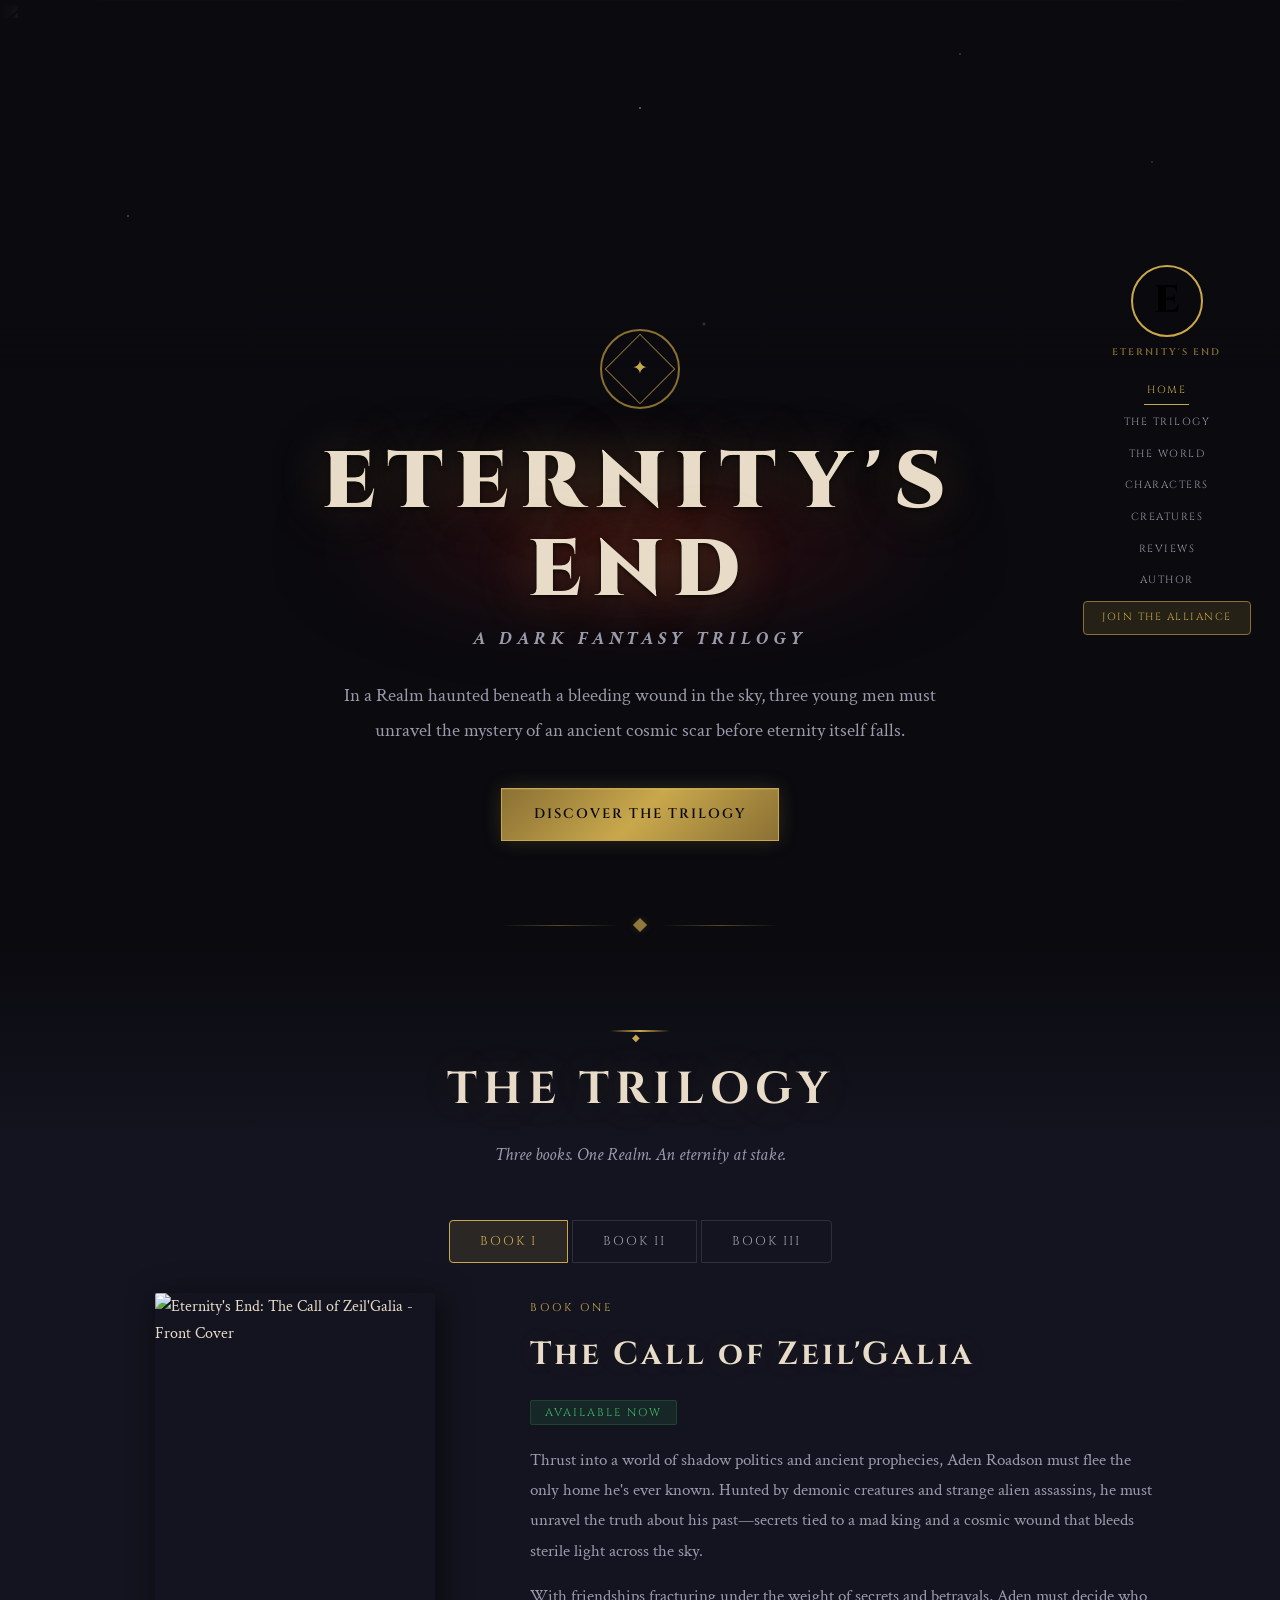
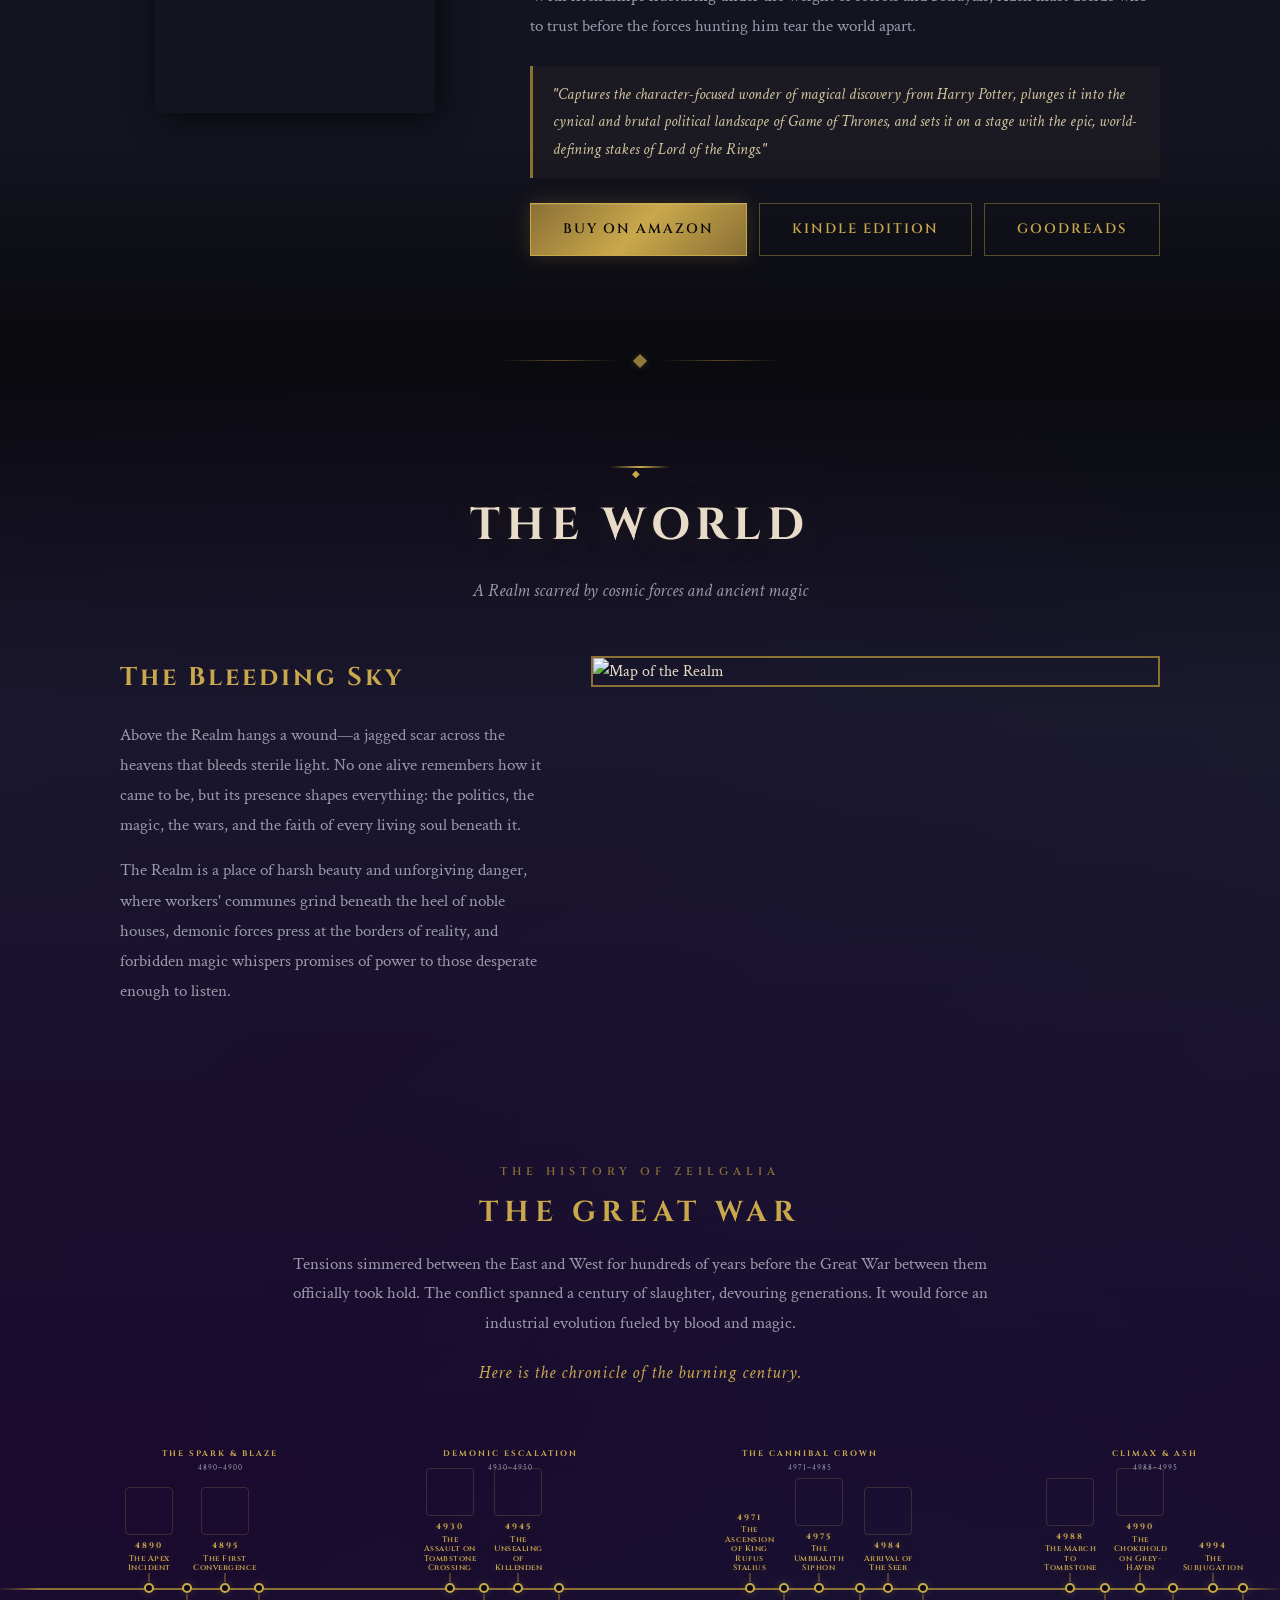
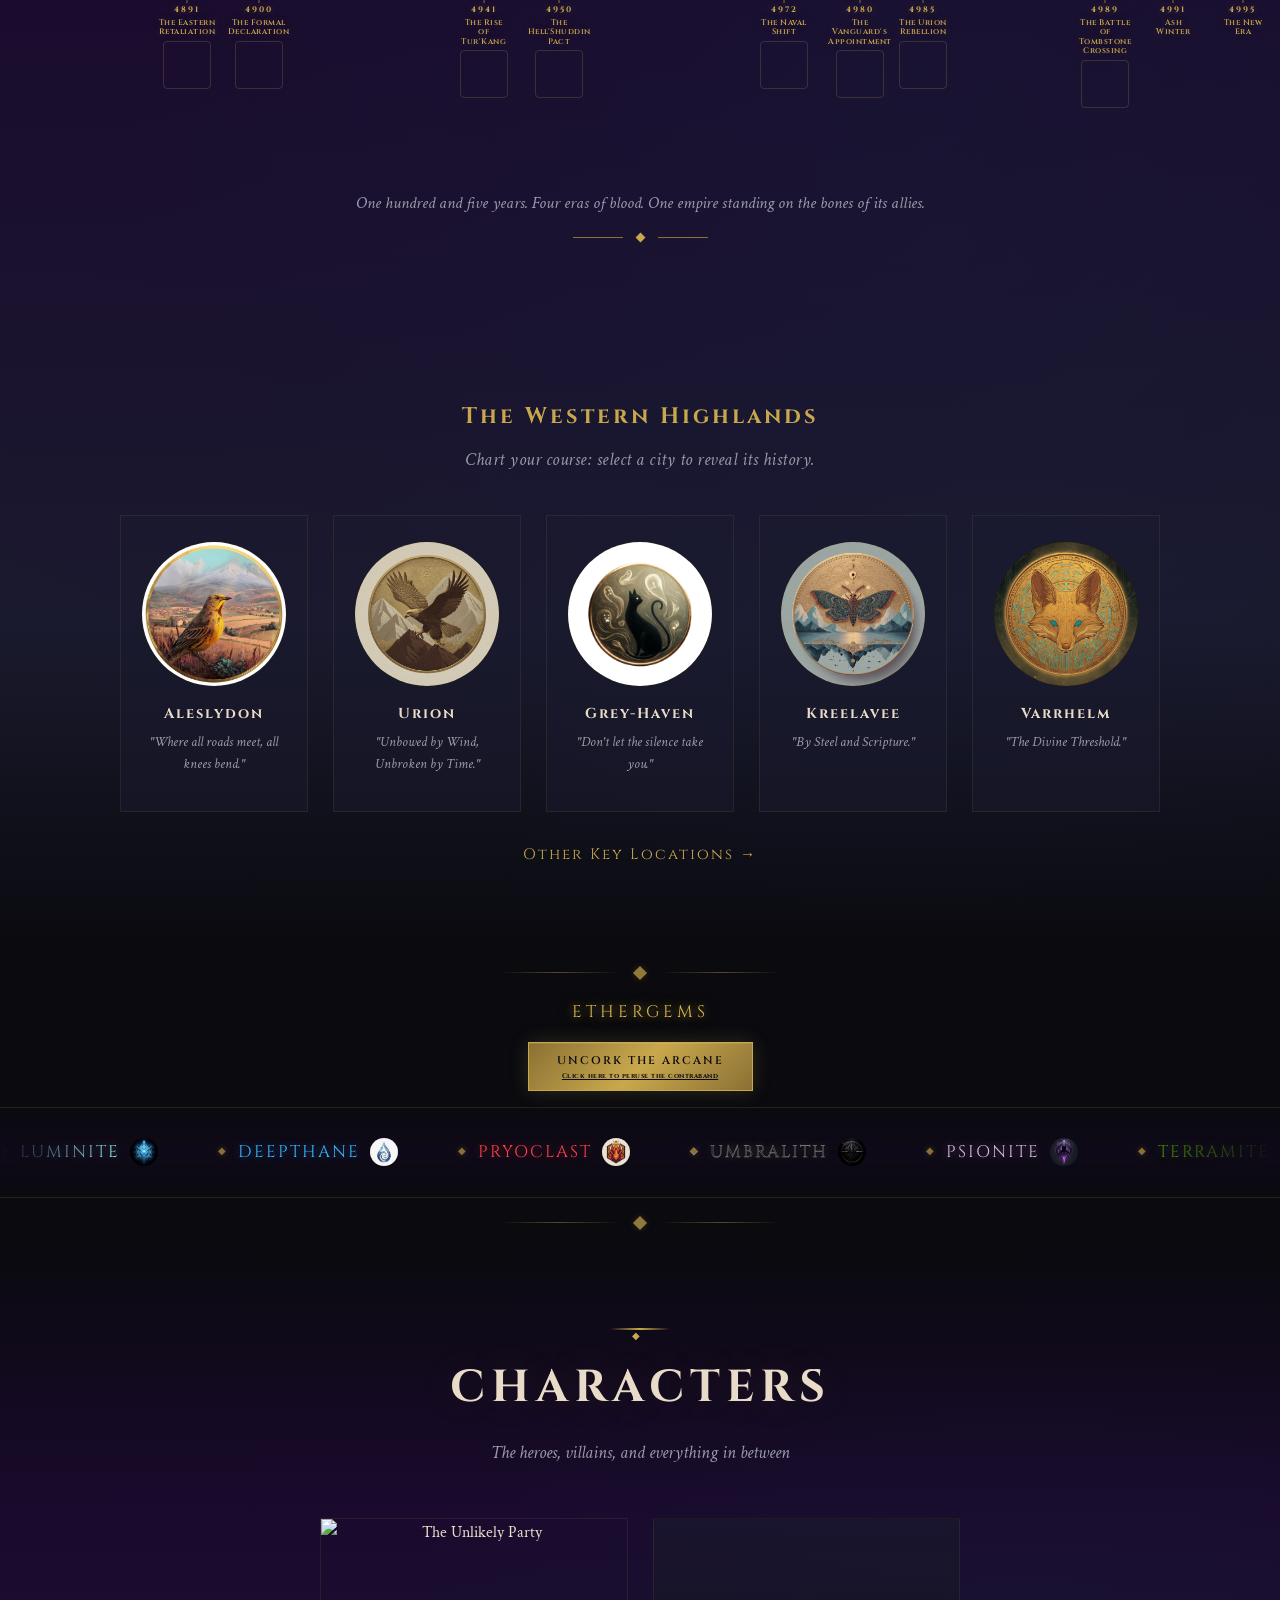
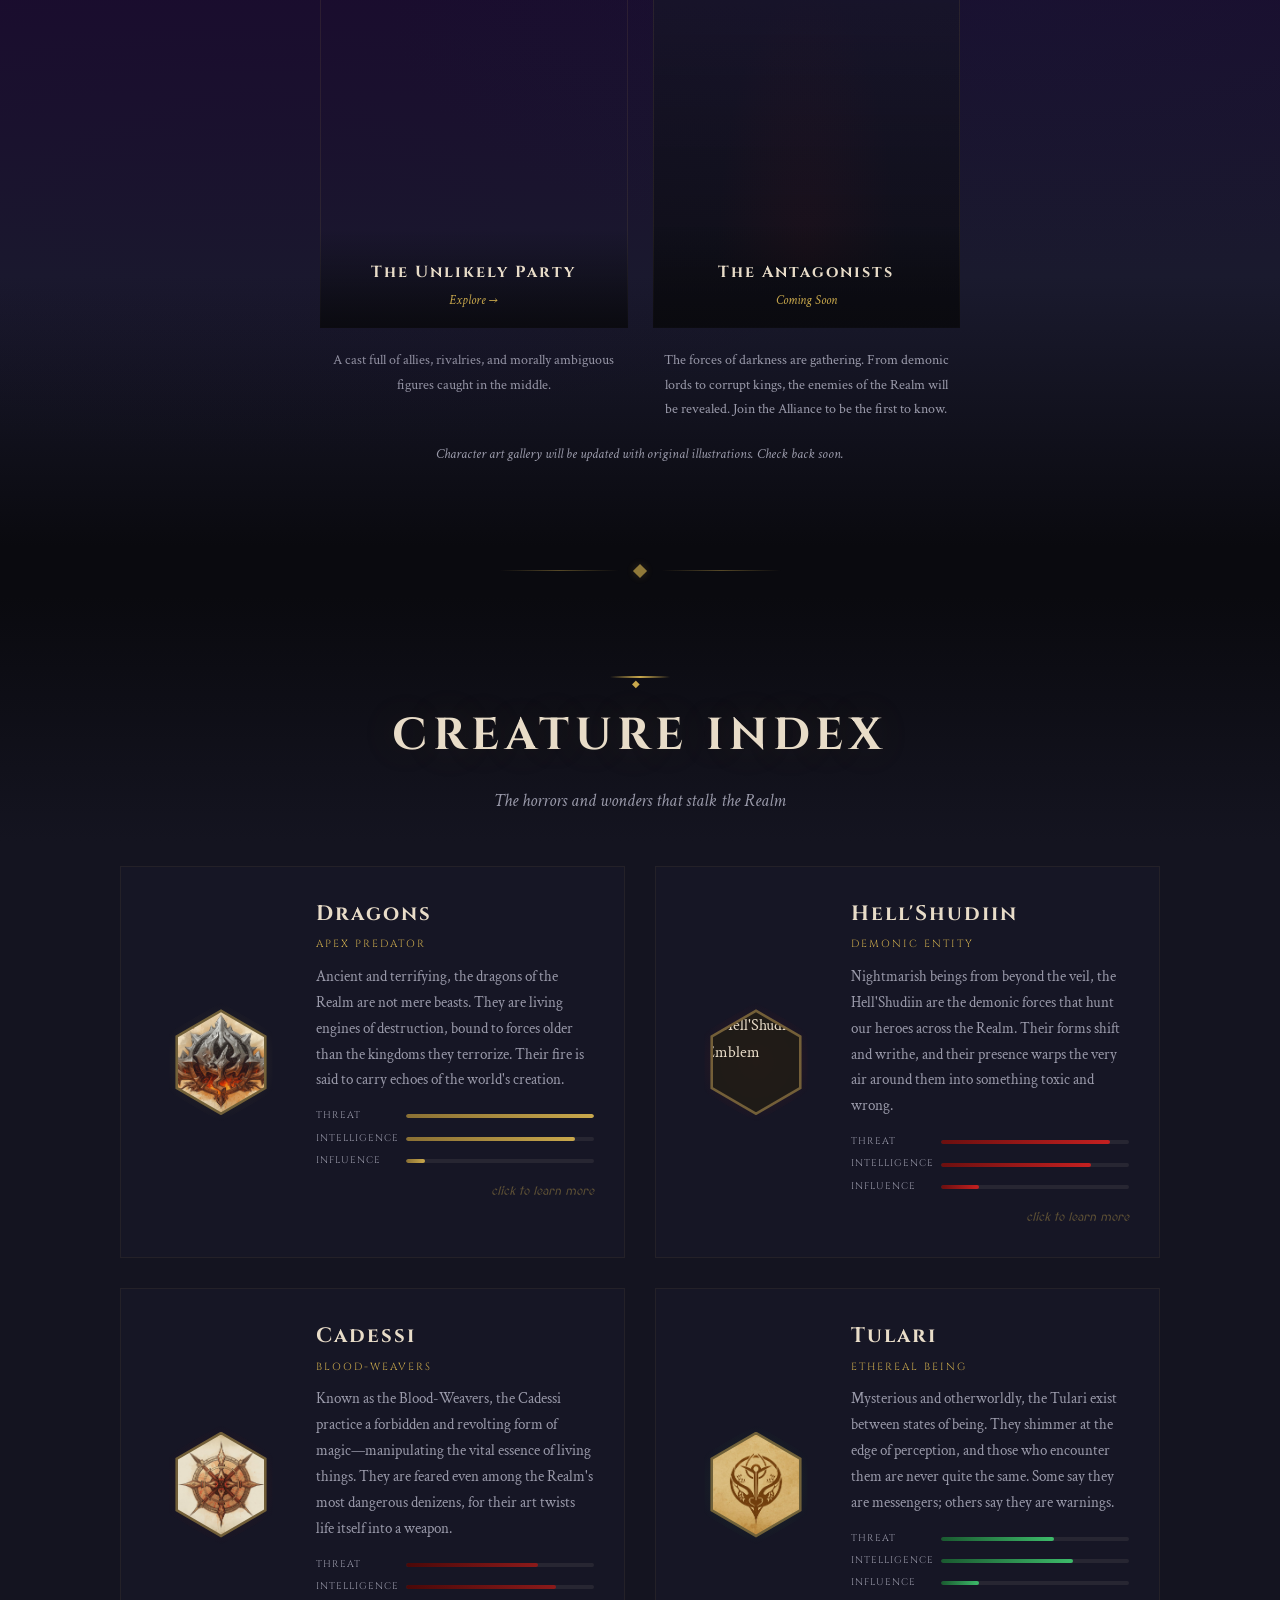
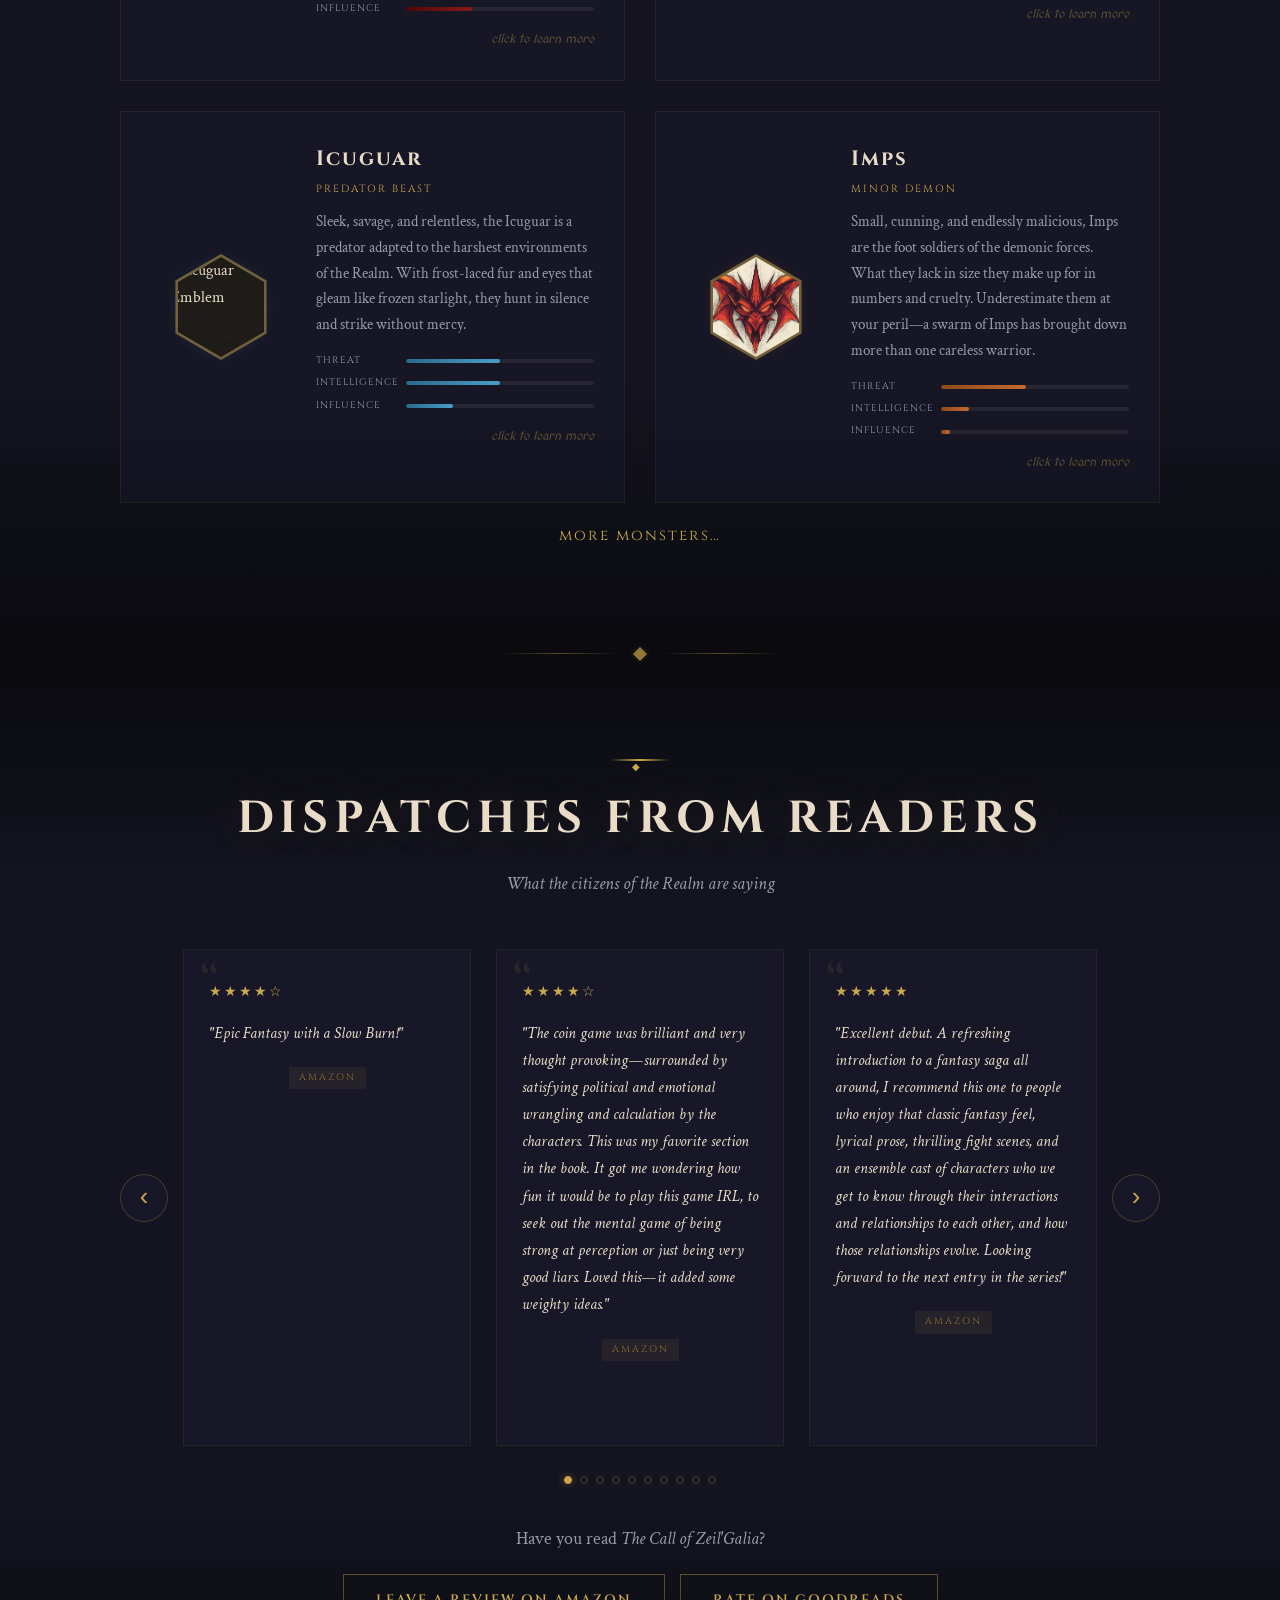
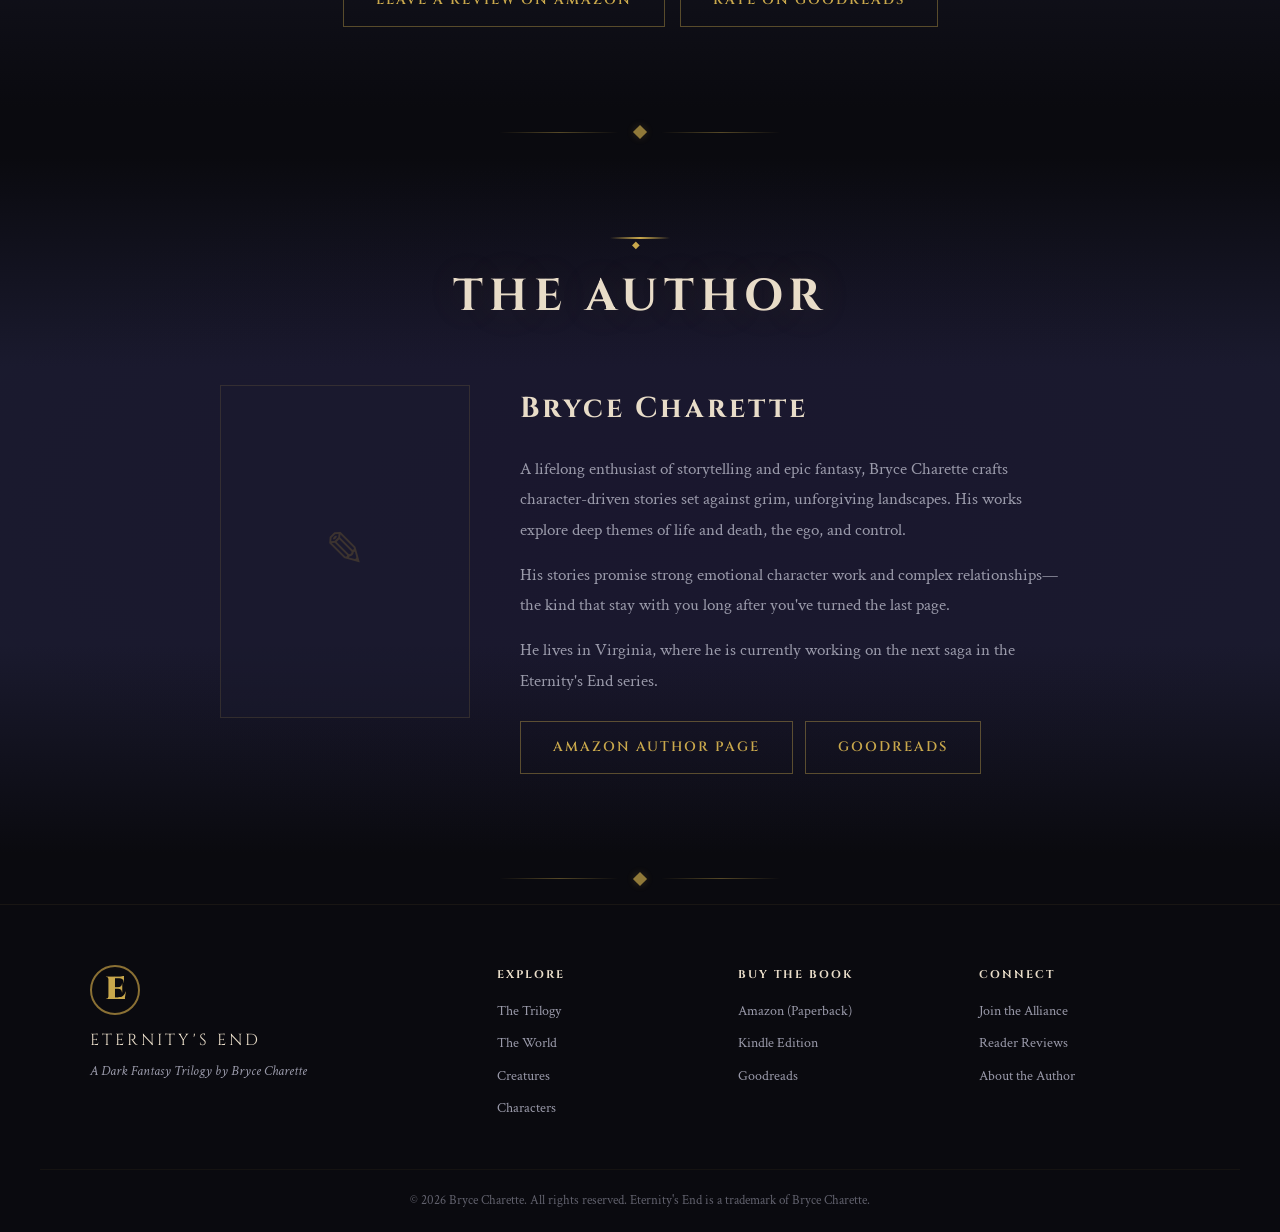
==== commit 4472bb22: "Move diamond divider below epilogue text in great war section and add diamond dividers between all h" ====
--- a/index.html
+++ b/index.html
@@ -68,6 +68,8 @@
         </div>
     </section>
 
+    <div class="section-diamond-divider"><span></span></div>
+
     <!-- ============================================ -->
     <!-- BOOKS / TRILOGY SECTION -->
     <!-- ============================================ -->
@@ -192,6 +194,8 @@
         </div>
     </section>
 
+    <div class="section-diamond-divider"><span></span></div>
+
     <!-- ============================================ -->
     <!-- WORLD LORE SECTION -->
     <!-- ============================================ -->
@@ -528,12 +532,12 @@
 
             <section class="gw-epilogue">
                 <div class="gw-epilogue-inner">
+                    <p class="gw-epilogue-text">One hundred and five years. Four eras of blood. One empire standing on the bones of its allies.</p>
                     <div class="gw-epilogue-rule">
                         <span class="gw-era-line"></span>
                         <span class="gw-era-diamond"></span>
                         <span class="gw-era-line"></span>
                     </div>
-                    <p class="gw-epilogue-text">One hundred and five years. Four eras of blood. One empire standing on the bones of its allies.</p>
                 </div>
             </section>
             </div><!-- /.gw-desktop-timeline -->
@@ -582,6 +586,8 @@
             </div>
         </div>
     </section>
+
+    <div class="section-diamond-divider"><span></span></div>
 
     <!-- ============================================ -->
     <!-- ETHERGEMS MARQUEE -->
@@ -687,6 +693,8 @@
         </div>
     </section>
 
+    <div class="section-diamond-divider"><span></span></div>
+
     <!-- ============================================ -->
     <!-- CHARACTERS SECTION -->
     <!-- ============================================ -->
@@ -725,6 +733,8 @@
         </div>
         <p class="gallery-note">Character art gallery will be updated with original illustrations. Check back soon.</p>
     </section>
+
+    <div class="section-diamond-divider"><span></span></div>
 
     <!-- ============================================ -->
     <!-- CREATURE INDEX SECTION -->
@@ -855,6 +865,8 @@
         <a href="other-creatures.html" class="other-locations-link" style="margin-top: 20px;">more monsters&hellip;</a>
     </section>
 
+    <div class="section-diamond-divider"><span></span></div>
+
     <!-- ============================================ -->
     <!-- REVIEWS / SOCIAL PROOF SECTION -->
     <!-- ============================================ -->
@@ -983,6 +995,8 @@
             </div>
         </div>
     </section>
+
+    <div class="section-diamond-divider"><span></span></div>
 
     <!-- ============================================ -->
     <!-- AUTHOR SECTION -->
@@ -1012,6 +1026,8 @@
             </div>
         </div>
     </section>
+
+    <div class="section-diamond-divider"><span></span></div>
 
     <!-- ============================================ -->
     <!-- FOOTER -->
--- a/css/styles.css
+++ b/css/styles.css
@@ -434,6 +434,34 @@
     letter-spacing: 8px;
 }
 
+/* Diamond divider between sections */
+.section-diamond-divider {
+    display: flex;
+    align-items: center;
+    justify-content: center;
+    padding: 20px 0;
+    position: relative;
+    z-index: 2;
+}
+.section-diamond-divider::before,
+.section-diamond-divider::after {
+    content: '';
+    flex: 1;
+    max-width: 120px;
+    height: 1px;
+    background: linear-gradient(90deg, transparent, rgba(201, 168, 76, 0.4), transparent);
+}
+.section-diamond-divider span {
+    display: inline-block;
+    width: 10px;
+    height: 10px;
+    background: var(--gold);
+    transform: rotate(45deg);
+    margin: 0 16px;
+    opacity: 0.7;
+    box-shadow: 0 0 8px rgba(201, 168, 76, 0.3);
+}
+
 .section-header h2 {
     font-family: var(--font-display);
     font-size: 2.8rem;
@@ -2514,9 +2542,11 @@
 
 /* -- Carousel Section -- */
 .char-carousel-section {
-    padding: 120px 0 40px;
-    background: linear-gradient(180deg, var(--void) 0%, var(--void-purple) 40%, var(--midnight) 80%, var(--charcoal) 100%);
+    padding: 10px 0 10px;
+    background: linear-gradient(180deg, var(--charcoal) 0%, var(--void) 100%);
     overflow: hidden;
+    height: 220px;
+    box-sizing: border-box;
 }
 
 .char-carousel-wrap {
@@ -2532,7 +2562,7 @@
 .carousel-viewport {
     position: relative;
     width: 100%;
-    height: 370px;
+    height: 165px;
     overflow: hidden;
 }
 
@@ -2540,7 +2570,7 @@
     position: absolute;
     left: 50%;
     top: 50%;
-    width: 200px;
+    width: 120px;
     cursor: pointer;
     transition: transform 0.6s cubic-bezier(0.25, 0.1, 0.25, 1),
                 opacity 0.6s ease,
@@ -2573,13 +2603,13 @@
 
 .carousel-card-name {
     font-family: var(--font-display);
-    font-size: 0.7rem;
+    font-size: 0.55rem;
     font-weight: 600;
-    letter-spacing: 3px;
+    letter-spacing: 2px;
     text-transform: uppercase;
     color: var(--ash);
     text-align: center;
-    margin-top: 14px;
+    margin-top: 8px;
     transition: color 0.5s ease;
 }
 
@@ -2596,8 +2626,8 @@
     background: rgba(10, 10, 15, 0.5);
     border: 1px solid rgba(201, 168, 76, 0.15);
     border-radius: 50%;
-    width: 44px;
-    height: 44px;
+    width: 36px;
+    height: 36px;
     display: flex;
     align-items: center;
     justify-content: center;
@@ -2624,9 +2654,9 @@
 .carousel-dots {
     display: flex;
     justify-content: center;
-    gap: 10px;
-    margin-top: 30px;
-    padding-bottom: 10px;
+    gap: 8px;
+    margin-top: 8px;
+    padding-bottom: 0;
 }
 
 .carousel-dot {
@@ -2648,9 +2678,32 @@
 
 /* -- Detail Section -- */
 .char-detail-section {
-    background: linear-gradient(180deg, var(--charcoal) 0%, var(--void) 15%, var(--void) 100%);
-    padding: 60px 0 80px;
-    position: relative;
+    background: linear-gradient(180deg, var(--void) 0%, var(--void-purple) 40%, var(--midnight) 80%, var(--charcoal) 100%);
+    padding-top: 80px;
+    padding-bottom: 10px;
+    position: relative;
+    min-height: 0;
+    box-sizing: border-box;
+    height: calc(100vh - 220px);
+    display: flex;
+    align-items: stretch;
+}
+
+.char-detail-header {
+    display: flex;
+    align-items: center;
+    justify-content: space-between;
+    margin-bottom: 10px;
+}
+
+.char-detail-header .char-intro {
+    padding: 0;
+    margin-bottom: 0;
+    background: none;
+}
+
+.char-detail-header .char-social-link {
+    margin-bottom: 0;
 }
 
 .char-detail-inner {
@@ -2658,6 +2711,9 @@
     margin: 0 auto;
     padding: 0 40px;
     position: relative;
+    width: 100%;
+    display: flex;
+    flex-direction: column;
 }
 
 .char-social-link {
@@ -2668,7 +2724,7 @@
     color: var(--ash);
     text-decoration: none;
     letter-spacing: 0.5px;
-    margin-bottom: 30px;
+    margin-bottom: 15px;
     transition: color 0.3s ease;
 }
 
@@ -2679,9 +2735,11 @@
 /* -- Detail Grid (Three Columns) -- */
 .char-detail-grid {
     display: grid;
-    grid-template-columns: 280px 1fr 280px;
-    gap: 50px;
+    grid-template-columns: 250px 1fr 240px;
+    gap: 30px;
     transition: opacity 0.3s ease;
+    flex: 1;
+    min-height: 0;
 }
 
 .char-detail-grid.is-transitioning {
@@ -2691,19 +2749,21 @@
 /* -- Left Column: Lore -- */
 .char-col-lore {
     padding-top: 10px;
+    min-height: 0;
+    overflow: hidden;
 }
 
 .char-lore-heading {
     font-family: var(--font-display);
-    font-size: 1.8rem;
+    font-size: 1.5rem;
     font-weight: 700;
     color: var(--bone);
     letter-spacing: 2px;
-    margin-bottom: 24px;
+    margin-bottom: 12px;
 }
 
 .char-lore-body {
-    max-height: 280px;
+    max-height: 160px;
     overflow: hidden;
     position: relative;
     transition: max-height 0.5s ease;
@@ -2740,7 +2800,7 @@
     display: flex;
     align-items: center;
     gap: 12px;
-    margin-top: 20px;
+    margin-top: 10px;
 }
 
 .read-more-line {
@@ -2771,11 +2831,14 @@
     display: flex;
     flex-direction: column;
     align-items: center;
+    min-height: 0;
 }
 
 .char-art-frame {
-    width: 100%;
-    max-width: 420px;
+    width: auto;
+    max-width: 100%;
+    flex: 1;
+    min-height: 0;
     aspect-ratio: 3 / 4;
     border-radius: 8px;
     overflow: hidden;
@@ -2794,29 +2857,31 @@
 
 .char-art-name {
     font-family: var(--font-display);
-    font-size: 1.6rem;
+    font-size: 1.2rem;
     font-weight: 700;
     letter-spacing: 6px;
     text-transform: uppercase;
     color: var(--gold);
     text-align: center;
-    margin-top: 20px;
+    margin-top: 8px;
     text-shadow: 0 0 30px rgba(201, 168, 76, 0.3);
 }
 
 /* -- Right Column: Attributes -- */
 .char-col-attrs {
     padding-top: 10px;
+    min-height: 0;
+    overflow: hidden;
 }
 
 .char-callouts {
-    margin-bottom: 30px;
+    margin-bottom: 0;
 }
 
 .callout-item {
     position: relative;
     padding-left: 55px;
-    margin-bottom: 28px;
+    margin-bottom: 12px;
     opacity: 0;
     transform: translateX(15px);
     transition: opacity 0.4s ease, transform 0.4s ease;
@@ -2895,7 +2960,8 @@
     align-items: center;
     justify-content: flex-end;
     gap: 10px;
-    margin-top: 60px;
+    margin-top: 10px;
+    flex-shrink: 0;
 }
 
 .brand-logo-e {
@@ -2944,24 +3010,32 @@
 
 @media (max-width: 768px) {
     .char-carousel-section {
-        padding: 100px 0 30px;
+        padding: 15px 0 20px;
+        height: auto;
     }
 
     .carousel-viewport {
-        height: 320px;
+        height: 170px;
     }
 
     .carousel-card {
-        width: 160px;
+        width: 100px;
     }
 
     .carousel-nav {
-        width: 36px;
-        height: 36px;
+        width: 30px;
+        height: 30px;
     }
 
     .char-detail-section {
-        padding: 40px 0 60px;
+        padding: 90px 0 20px;
+        height: auto;
+    }
+
+    .char-detail-header {
+        flex-direction: column;
+        gap: 5px;
+        margin-bottom: 15px;
     }
 
     .char-detail-inner {
@@ -3012,7 +3086,7 @@
 
 @media (max-width: 480px) {
     .char-carousel-section {
-        padding: 90px 0 25px;
+        padding: 10px 0 15px;
     }
 
     .char-intro-title {
@@ -3021,27 +3095,27 @@
     }
 
     .carousel-viewport {
-        height: 280px;
+        height: 150px;
     }
 
     .carousel-card {
-        width: 140px;
+        width: 85px;
     }
 
     .char-carousel-wrap {
-        padding: 0 40px;
+        padding: 0 35px;
     }
 
     .carousel-nav {
-        width: 32px;
-        height: 32px;
+        width: 28px;
+        height: 28px;
     }
 
     .carousel-prev { left: 5px; }
     .carousel-next { right: 5px; }
 
     .char-art-frame {
-        max-width: 300px;
+        max-width: 250px;
     }
 }
 
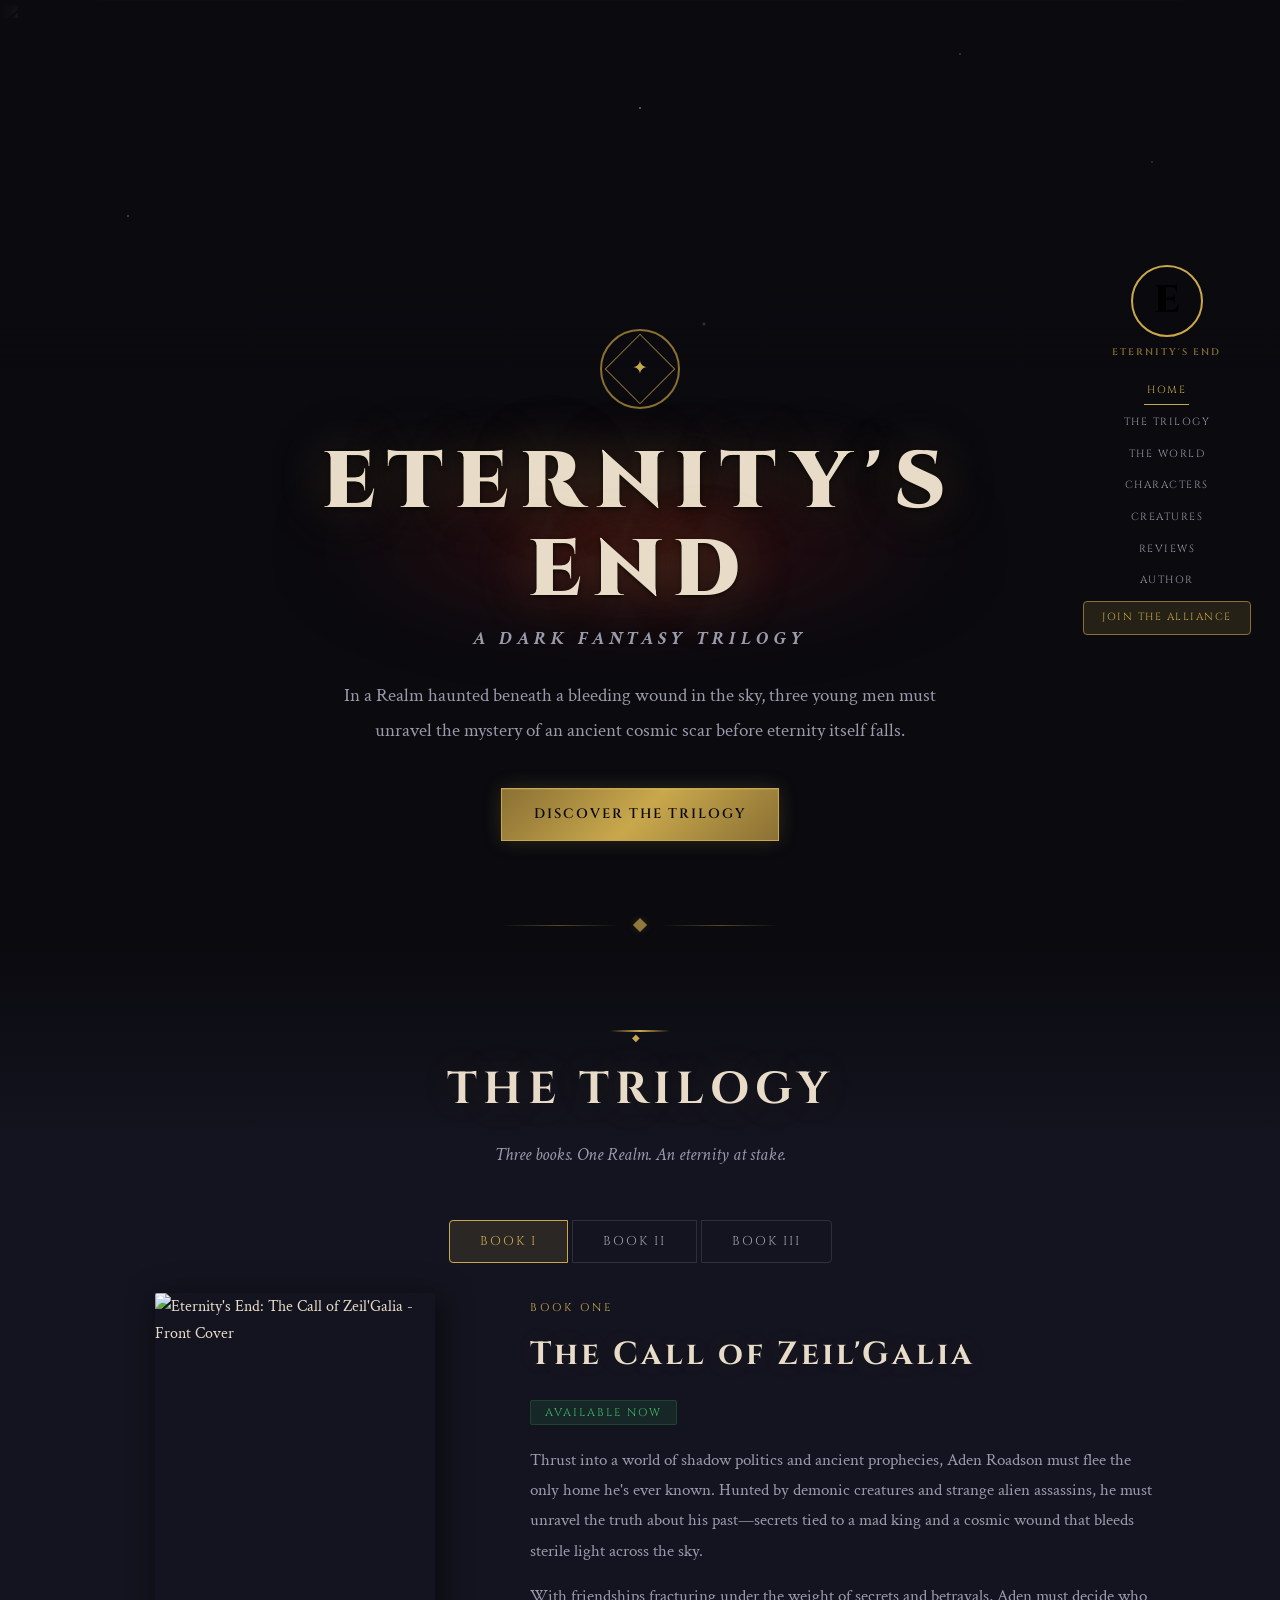
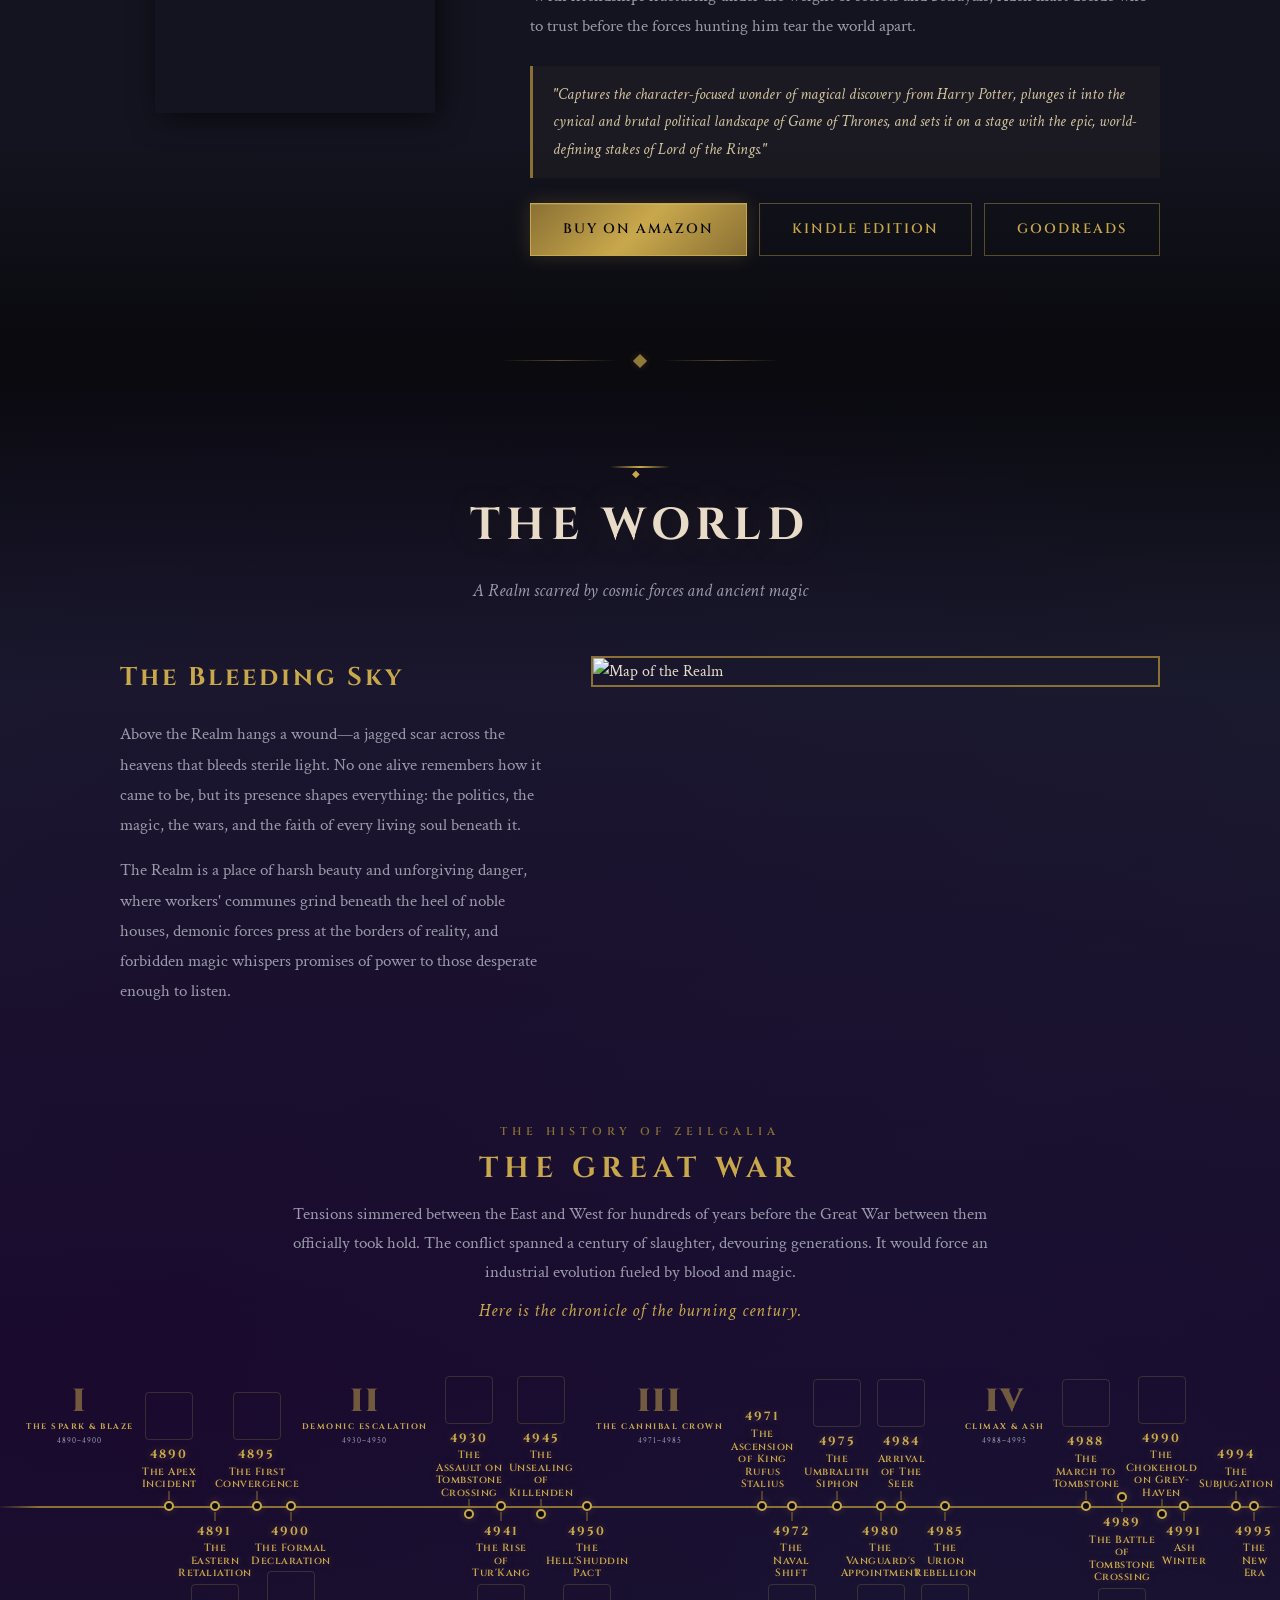
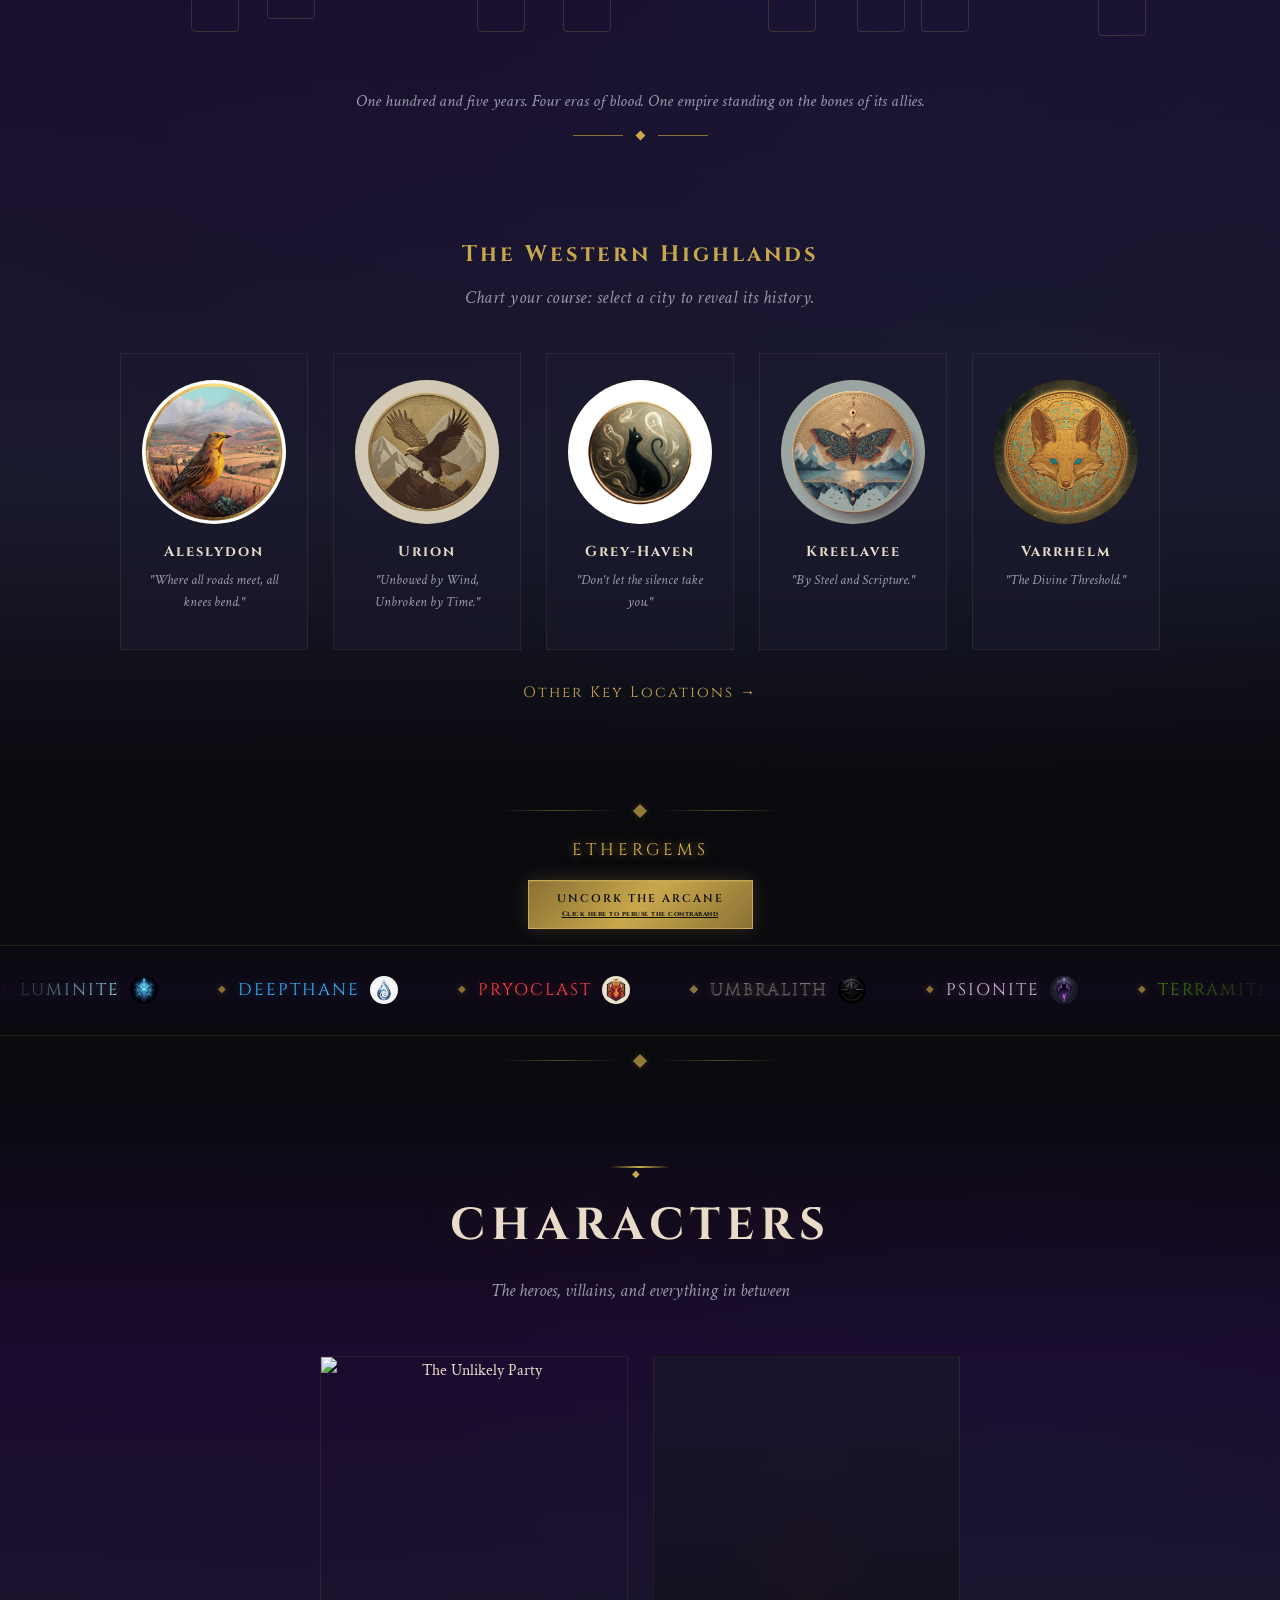
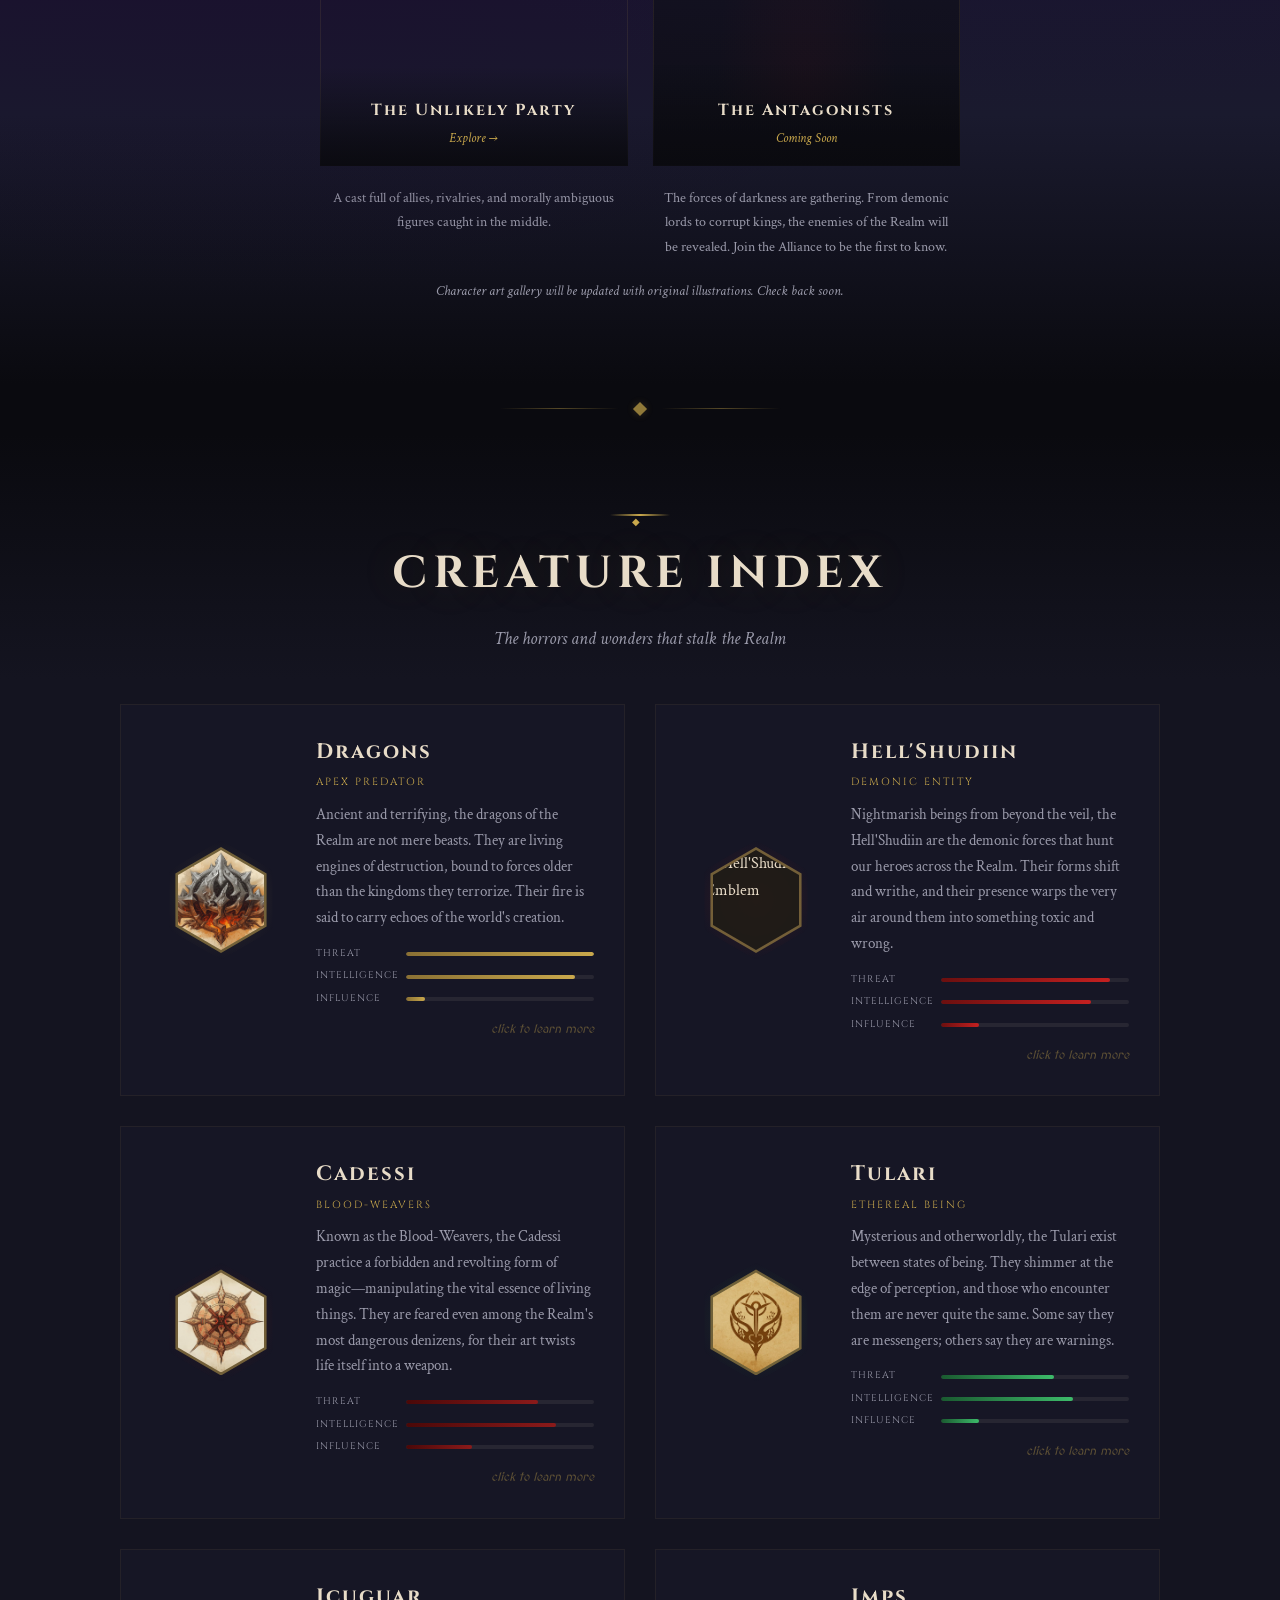
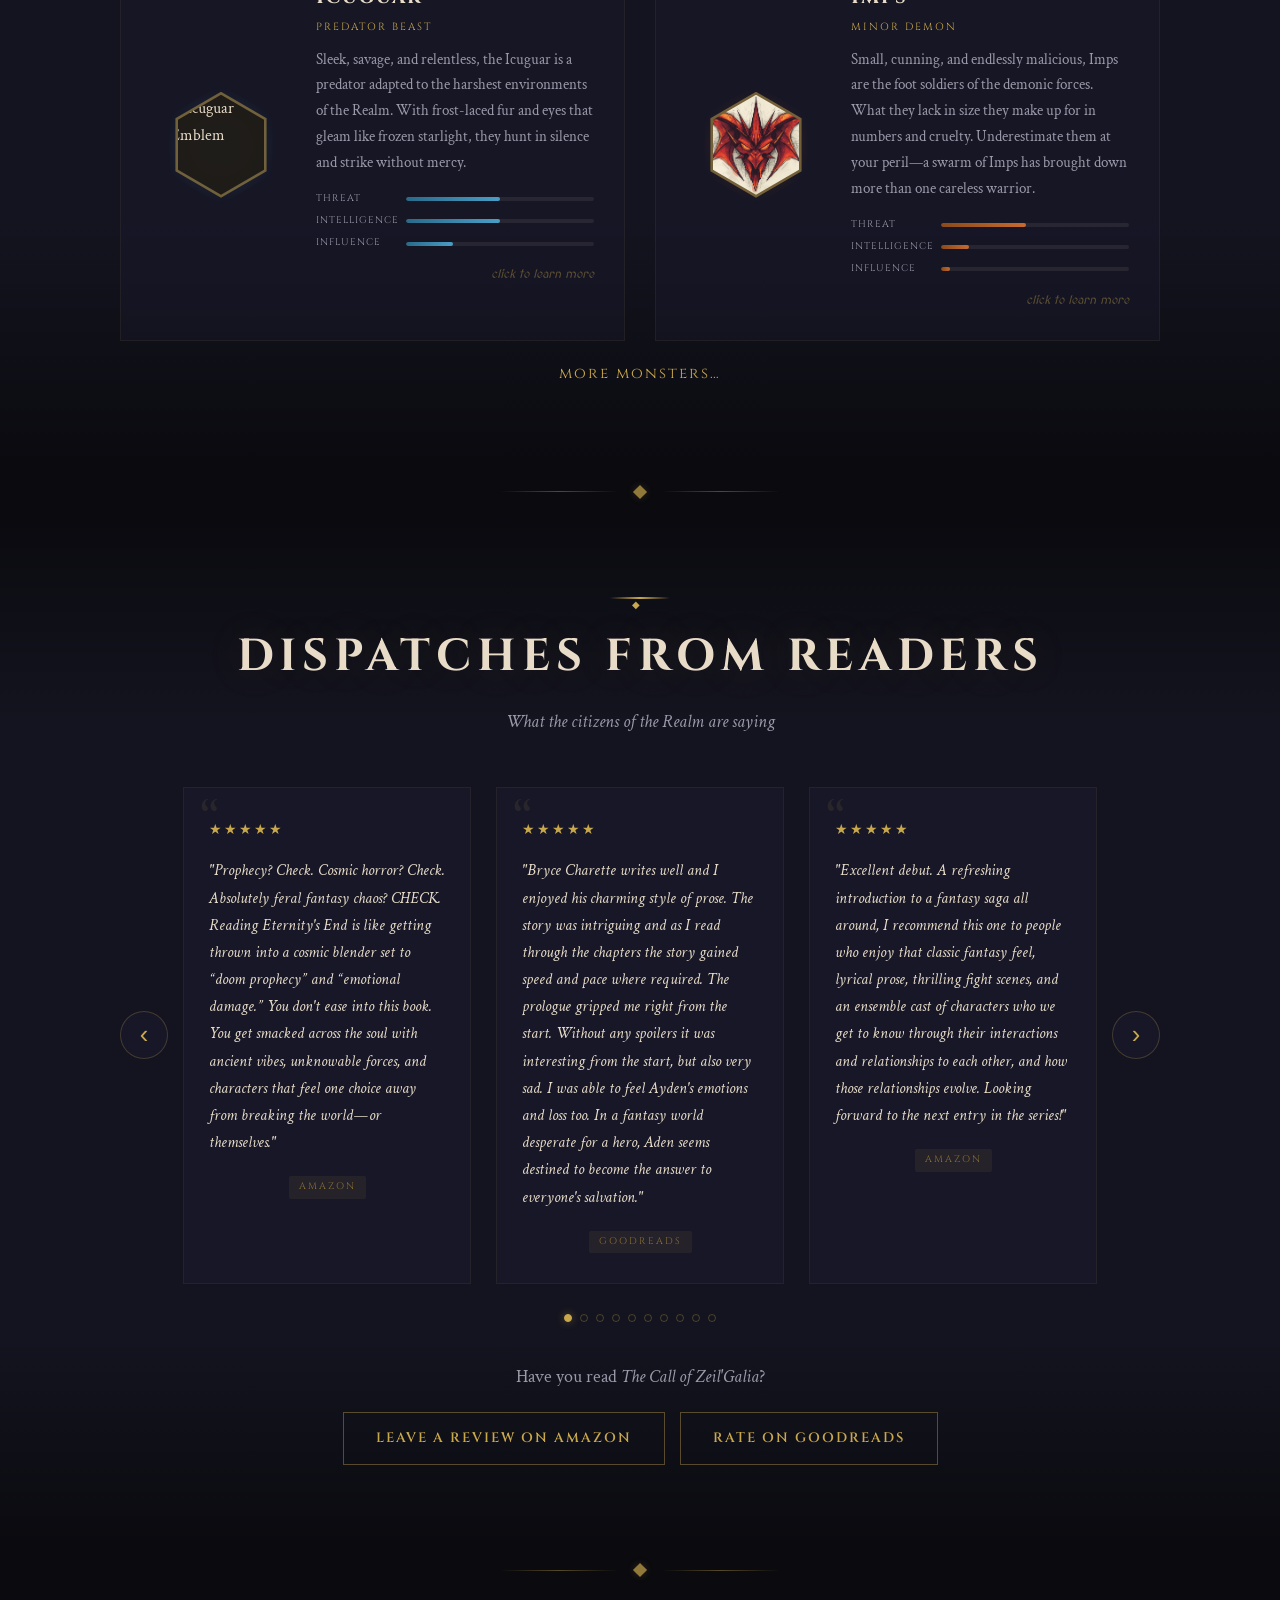
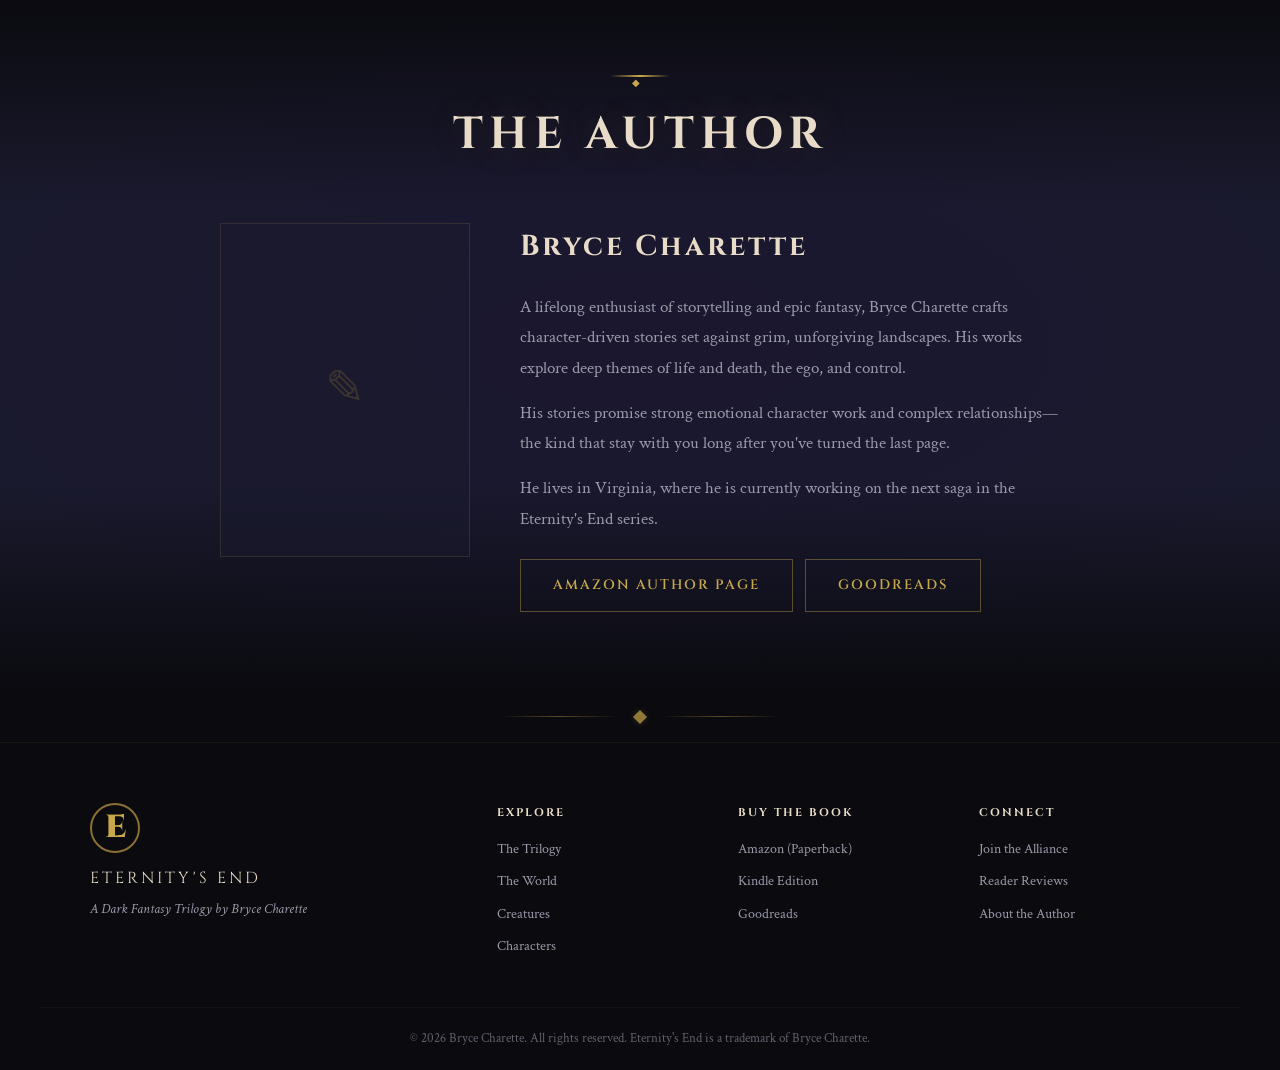
==== commit a00840ae: "Fix era markers to top-align with events, compress prologue header - Revert hero to original 65vh (w" ====
--- a/index.html
+++ b/index.html
@@ -230,8 +230,8 @@
             <div class="gw-desktop-timeline">
             <div class="gw-prologue">
                 <div class="gw-prologue-inner">
-                    <span class="gw-hero-eyebrow" style="display:block; text-align:center; margin-bottom:8px;">The History of ZeilGalia</span>
-                    <h2 style="font-family: var(--font-display); font-size: 1.8rem; font-weight: 700; color: var(--gold); letter-spacing: 6px; text-transform: uppercase; text-align: center; margin: 0 0 12px;">The Great War</h2>
+                    <span class="gw-hero-eyebrow" style="display:block; text-align:center; margin-bottom:4px;">The History of ZeilGalia</span>
+                    <h2 style="font-family: var(--font-display); font-size: 1.8rem; font-weight: 700; color: var(--gold); letter-spacing: 6px; text-transform: uppercase; text-align: center; margin: 0 0 6px;">The Great War</h2>
                     <p class="gw-prologue-text">Tensions simmered between the East and West for hundreds of years before the Great War between them officially took hold. The conflict spanned a century of slaughter, devouring generations. It would force an industrial evolution fueled by blood and magic.</p>
                     <p class="gw-prologue-hook">Here is the chronicle of the burning century.</p>
                 </div>
--- a/css/styles.css
+++ b/css/styles.css
@@ -3295,7 +3295,7 @@
 
 /* -- Prologue -- */
 .gw-prologue {
-    padding: 80px 20px 60px;
+    padding: 5px 20px 2px;
     background: transparent;
     text-align: center;
 }
@@ -3310,7 +3310,7 @@
     font-size: 1.05rem;
     line-height: 1.75;
     color: var(--ash);
-    margin-bottom: 20px;
+    margin-bottom: 8px;
 }
 
 .gw-prologue-hook {
@@ -3409,29 +3409,21 @@
     display: flex;
     flex-direction: column;
     align-items: center;
+    text-align: center;
+    position: relative;
+    height: 260px;
+    padding: 0 6px 0 16px;
+    z-index: 2;
+    /* Push content to top, aligned with "above" event images/text */
     justify-content: flex-start;
-    text-align: center;
-    position: relative;
-    height: 260px;
-    padding: 0 4px 0;
-    margin-top: -20px;
-    margin-left: 18px;
-    top: -25px;
-    left: 140px;
-}
-
-/* Invisible spacer pushes era content into the top half, above the timeline line */
-.gw-era-marker::after {
-    content: '';
-    flex-shrink: 0;
-    flex-grow: 1;
+    padding-top: 10px;
 }
 
 .gw-era-marker .gw-era-numeral {
     font-family: var(--font-display);
     font-size: 2rem;
     font-weight: 900;
-    color: rgba(201, 168, 76, 0.08);
+    color: rgba(201, 168, 76, 0.5);
     line-height: 1;
     letter-spacing: 2px;
     position: static;
@@ -3444,7 +3436,7 @@
     font-size: 0.5rem;
     font-weight: 700;
     color: var(--gold);
-    letter-spacing: 2px;
+    letter-spacing: 1.5px;
     text-transform: uppercase;
     margin: 4px 0 2px;
     line-height: 1.3;
@@ -3460,6 +3452,7 @@
     letter-spacing: 1px;
     position: static;
     z-index: auto;
+    margin-bottom: 8px;
 }
 
 /* -- Horizontal Timeline (Desktop) -- */
@@ -3467,6 +3460,8 @@
     position: relative;
     background: transparent;
     overflow: hidden;
+    width: 100%;
+    box-sizing: border-box;
 }
 
 /* Edge shadows removed */
@@ -3477,7 +3472,9 @@
     flex-wrap: nowrap;
     overflow: hidden;
     position: relative;
-    padding: 20px 10px 20px 0;
+    padding: 20px 10px;
+    width: 100%;
+    box-sizing: border-box;
 }
 
 .gw-timeline-track::-webkit-scrollbar {
@@ -3510,7 +3507,7 @@
     justify-items: center;
     position: relative;
     height: 260px;
-    margin-left: -20px;
+    overflow: visible;
 }
 
 /* Node */
@@ -3554,6 +3551,7 @@
     position: relative;
     text-align: center;
     padding: 0 2px;
+    overflow: visible;
 }
 
 /* Above: content in top row */
@@ -3633,17 +3631,20 @@
 .gw-h-date {
     display: block;
     font-family: var(--font-display);
-    font-size: 0.5rem;
+    font-size: 0.75rem;
     font-weight: 700;
     letter-spacing: 2px;
     color: var(--gold);
     text-shadow: 0 0 8px rgba(201, 168, 76, 0.3);
-    padding: 0;
+    line-height: 1.4;
+    min-height: 1em;
+    padding: 2px 0;
+    overflow: visible;
 }
 
 .gw-h-title {
     font-family: var(--font-display);
-    font-size: 0.5rem;
+    font-size: 0.65rem;
     font-weight: 600;
     color: var(--gold);
     text-shadow: 0 0 8px rgba(201, 168, 76, 0.25);
@@ -3795,7 +3796,7 @@
 
 /* -- Epilogue -- */
 .gw-epilogue {
-    padding: 60px 20px 90px;
+    padding: 40px 20px 30px;
     text-align: center;
     background: transparent;
 }
@@ -3843,7 +3844,7 @@
     }
 
     .gw-prologue {
-        padding: 70px 20px 50px;
+        padding: 30px 20px 30px;
     }
 
     .gw-era-header {
@@ -3855,7 +3856,7 @@
     }
 
     .gw-epilogue {
-        padding: 50px 20px 80px;
+        padding: 30px 20px 20px;
     }
 
     .gw-epilogue-rule {
@@ -4207,11 +4208,11 @@
    ============================================ */
 /* content-visibility: auto lets the browser skip rendering for off-screen sections */
 section {
-    contain: layout style;
+    contain: style;
 }
 
 .gw-desktop-timeline {
-    contain: layout style;
+    contain: style;
 }
 
 .gw-h-img img {
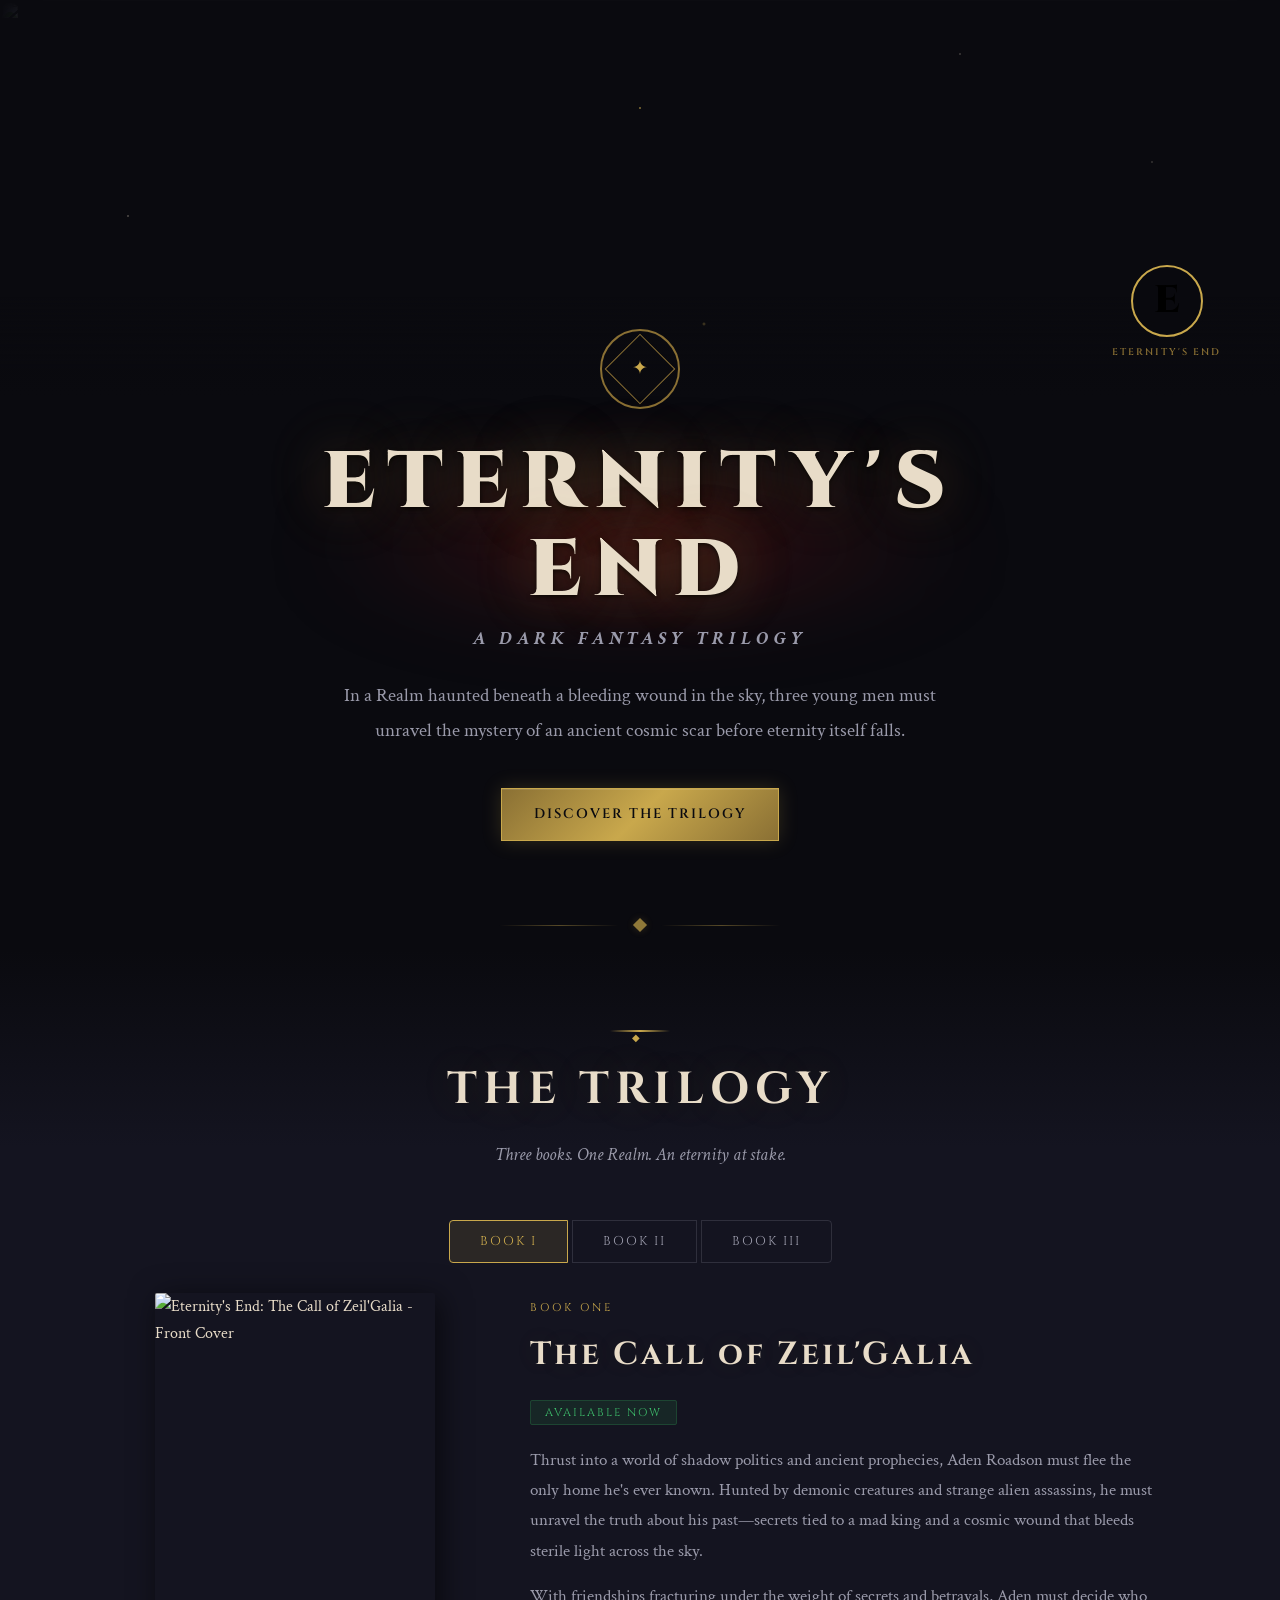
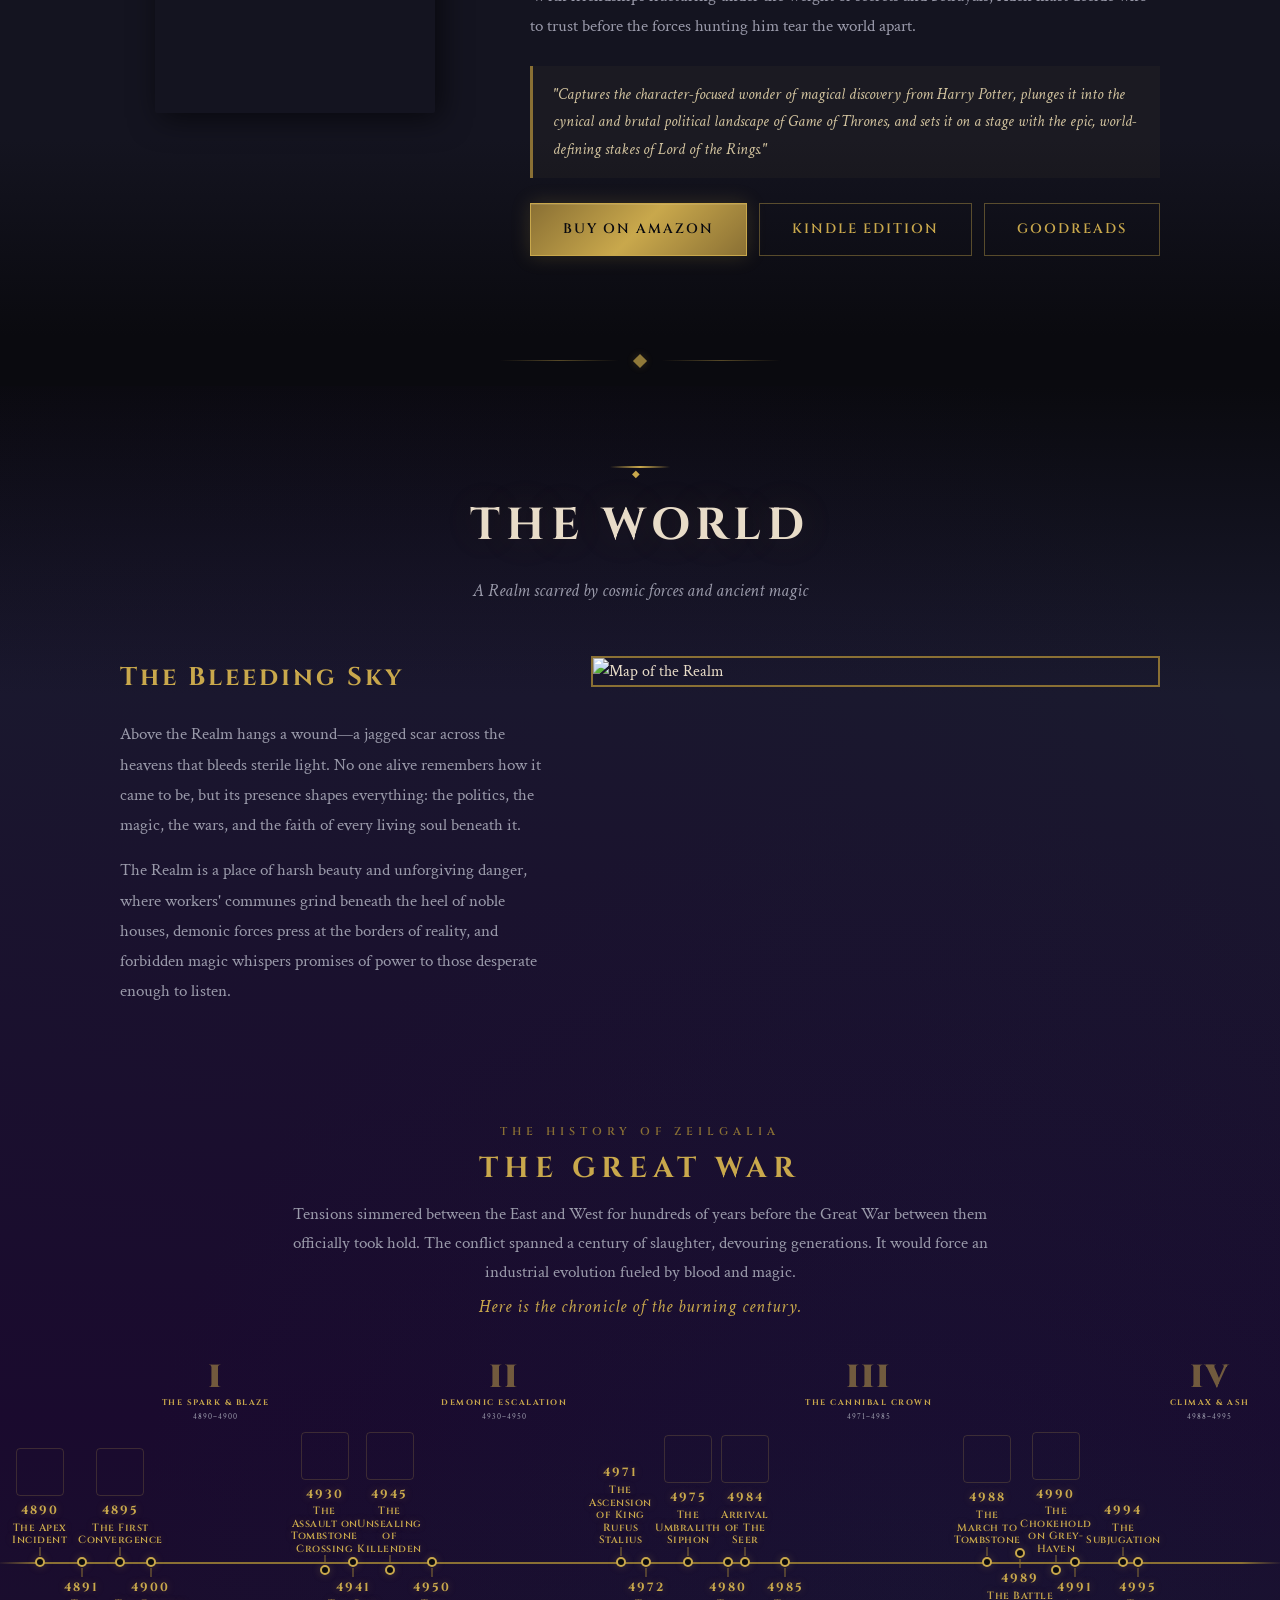
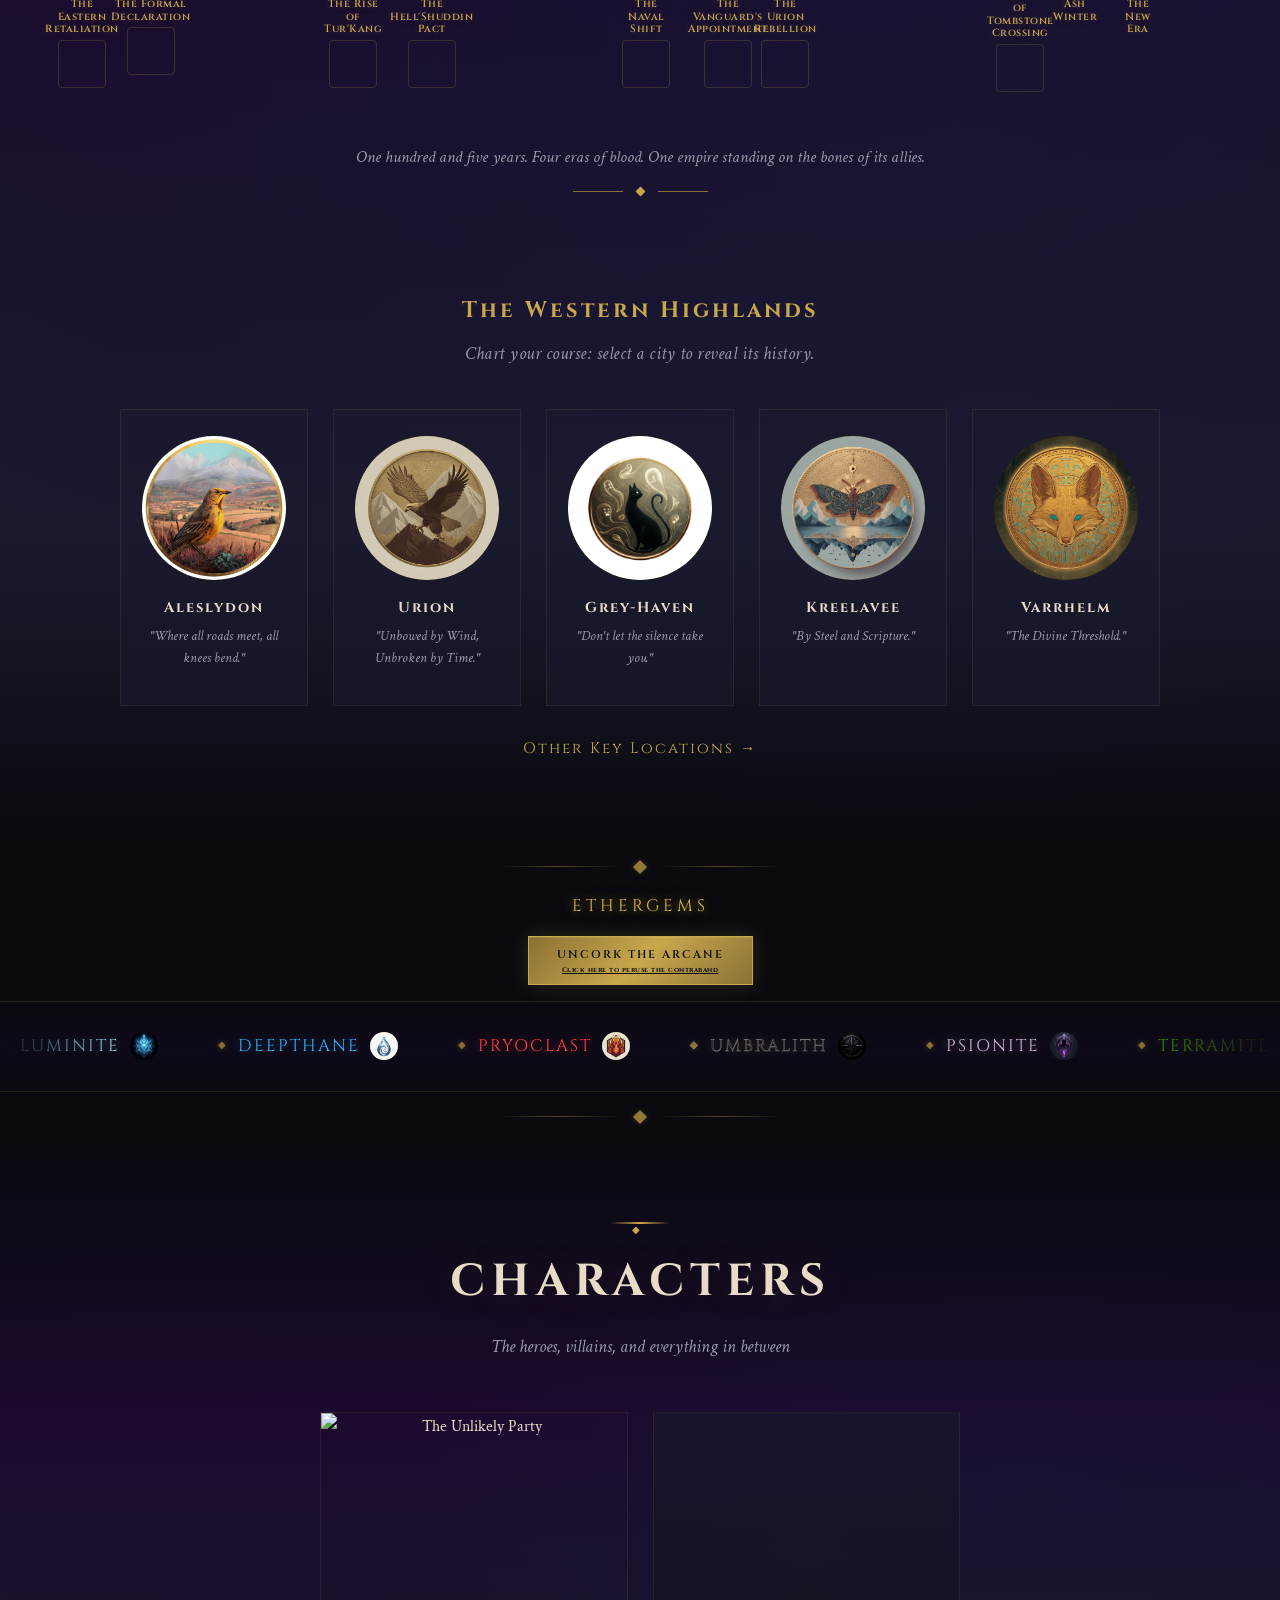
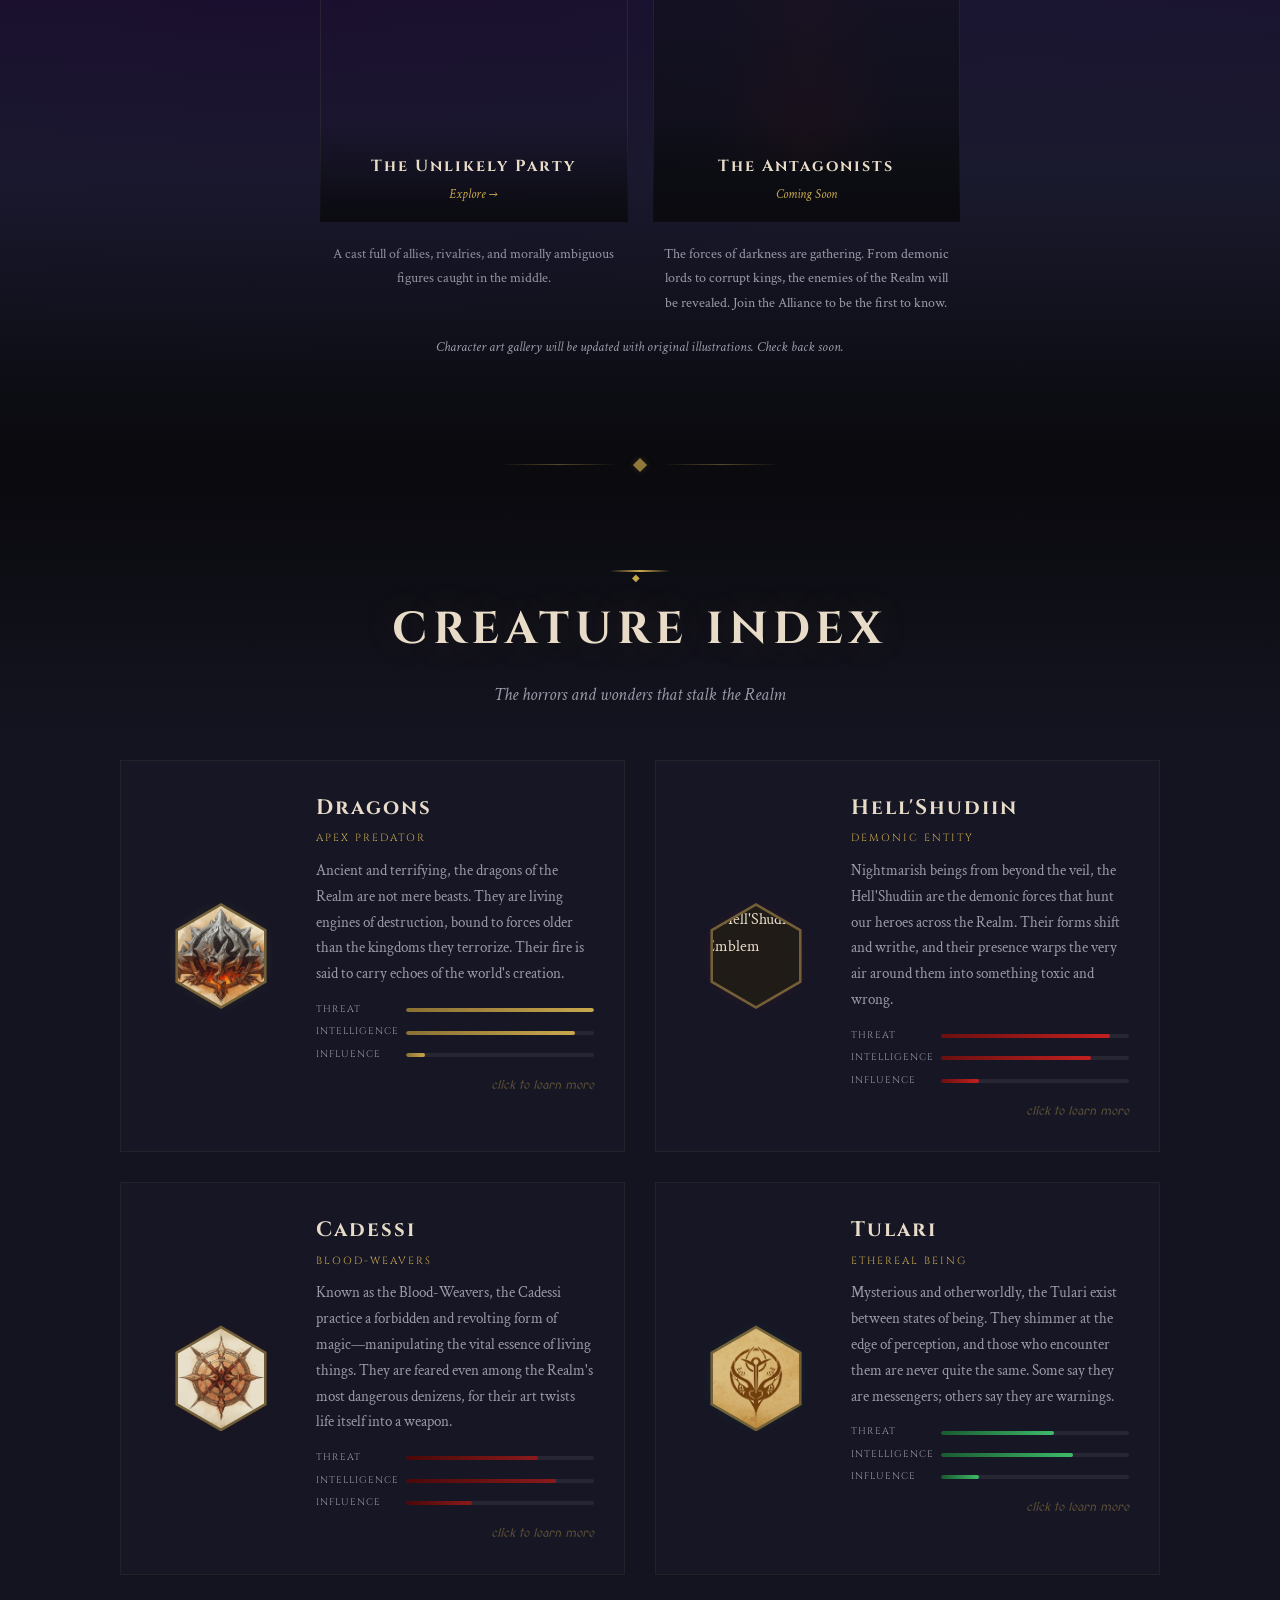
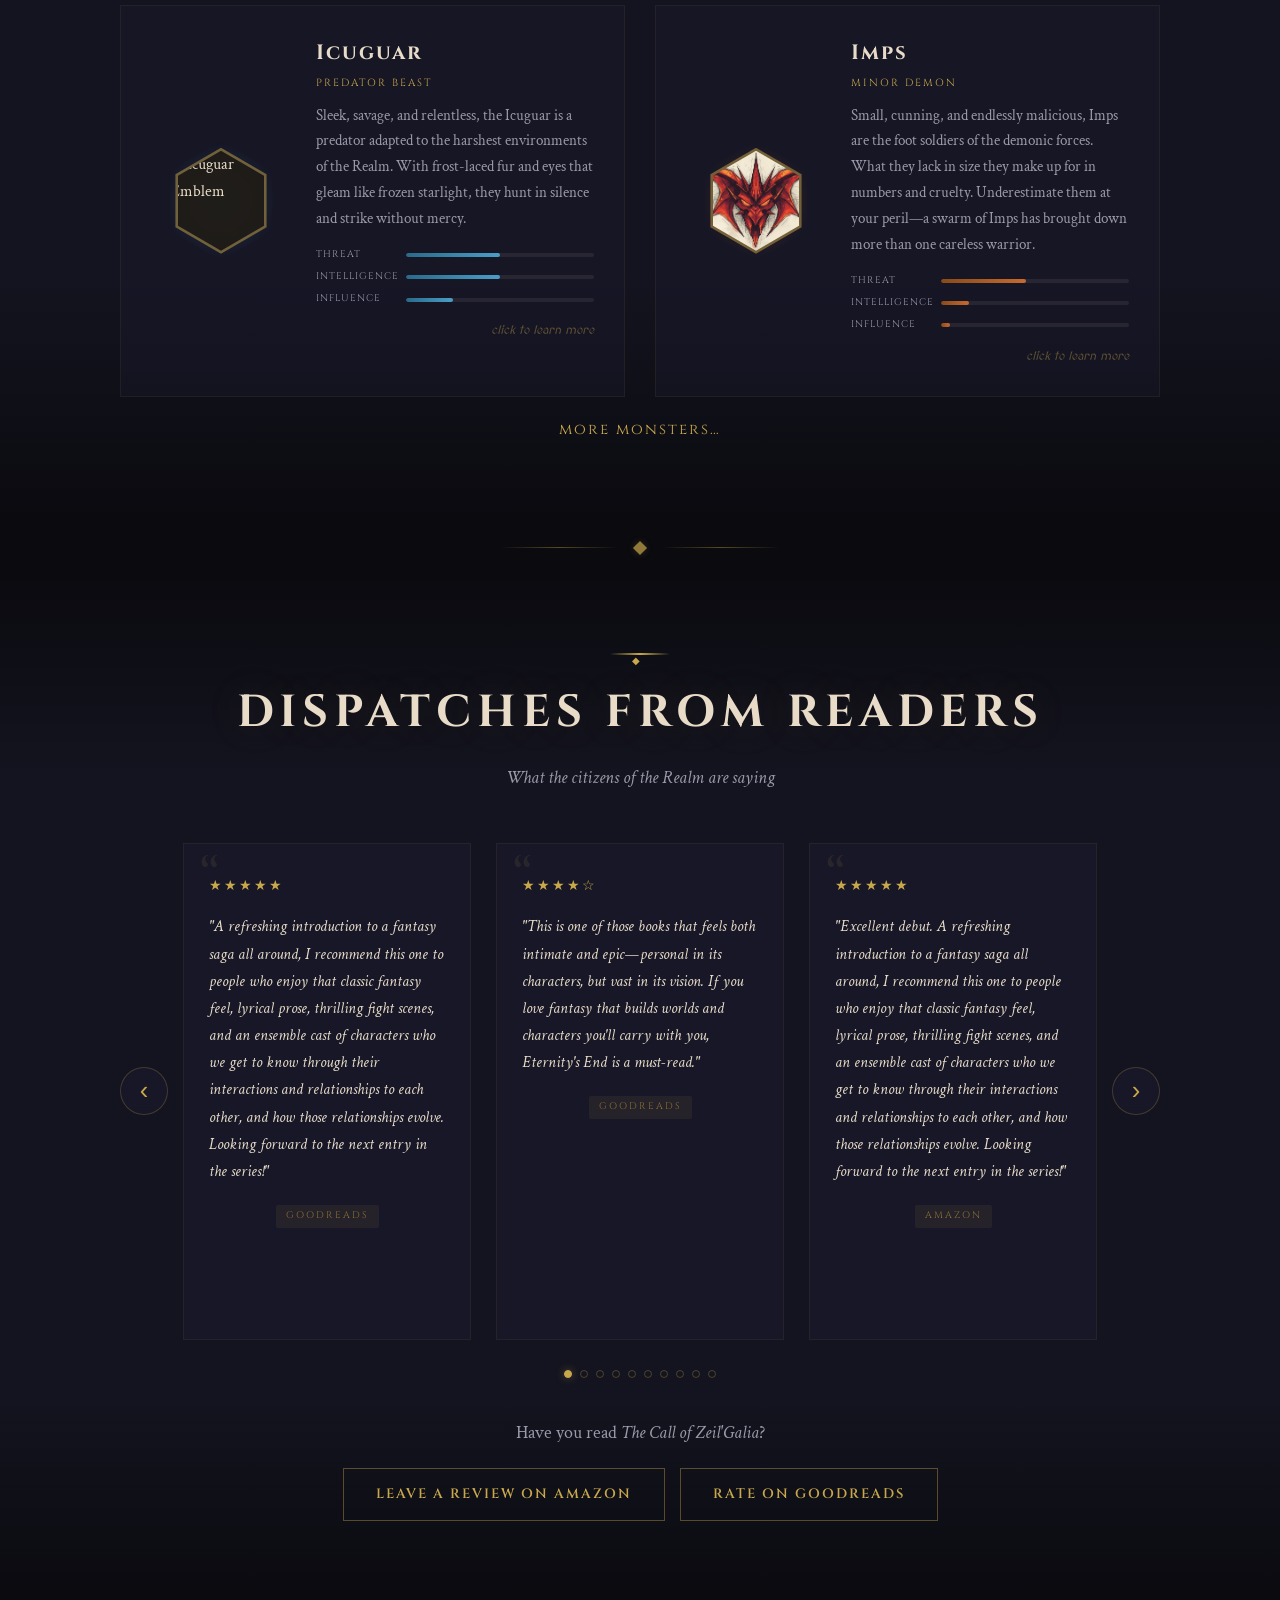
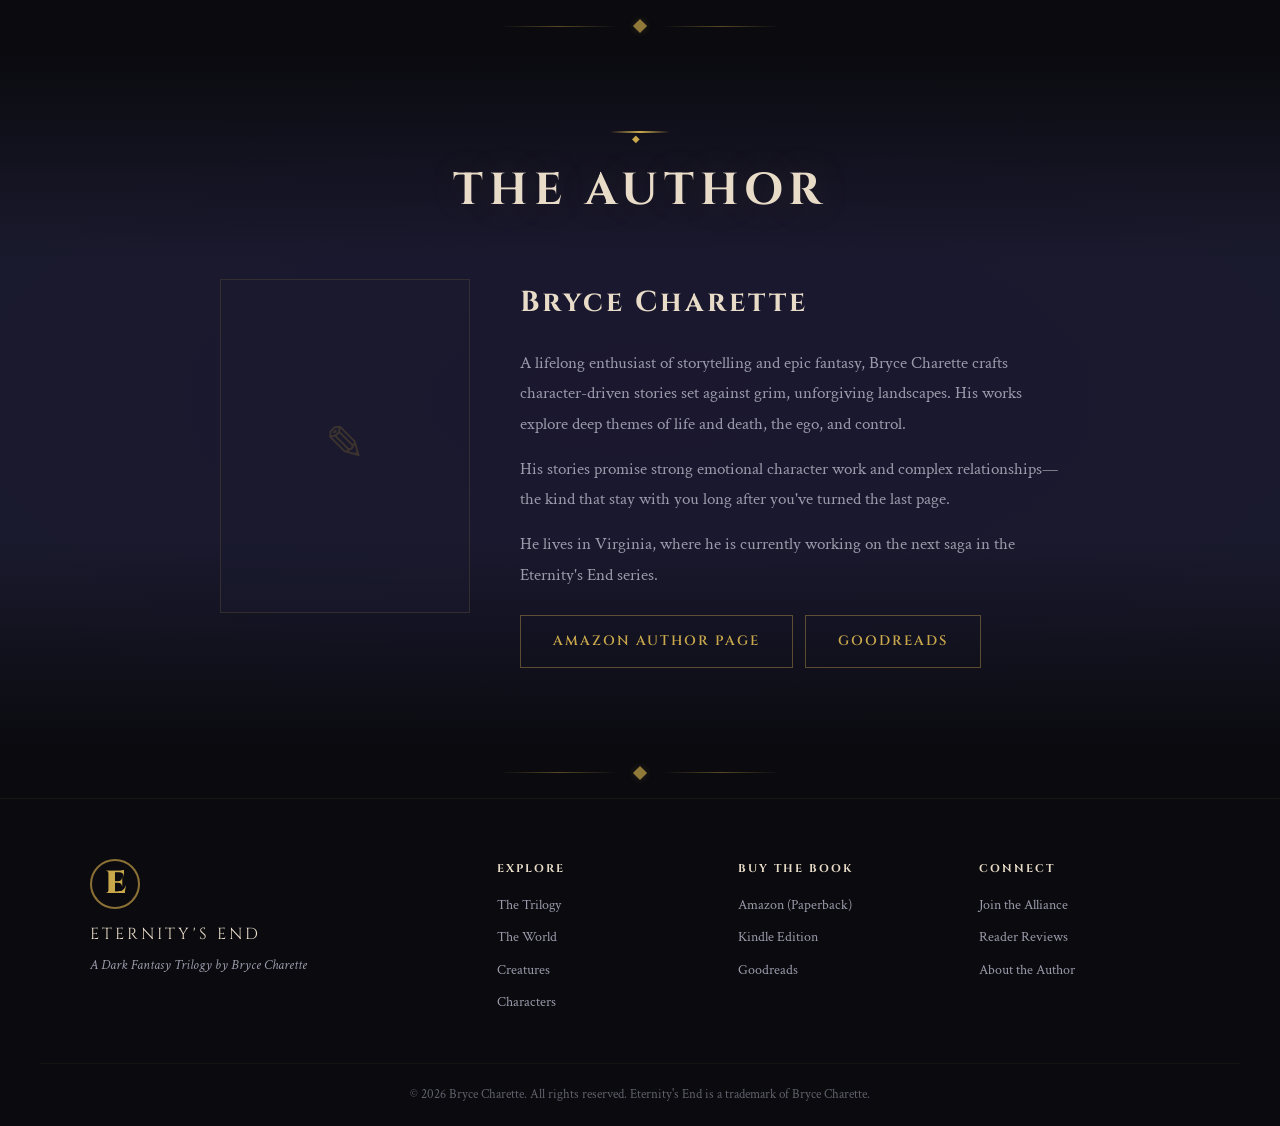
==== commit c01d9656: "Move timeline events to the left and era markers to the right Reordered HTML in both great-war.html " ====
--- a/index.html
+++ b/index.html
@@ -240,6 +240,61 @@
             <div class="gw-timeline-wrapper">
                 <div class="gw-timeline-track">
 
+                    <!-- 4890 — The Apex Incident -->
+                    <div class="gw-h-entry gw-above">
+                        <div class="gw-h-card">
+                            <div class="gw-h-img"><img loading="lazy" src="images/fall.png" alt="The fatal fall from the Western high-tower vault"></div>
+                            <span class="gw-h-date">4890</span>
+                            <h3 class="gw-h-title">The Apex Incident</h3>
+                            <div class="gw-h-detail">
+                                <p>Catastrophe birthed itself in the breathless altitude of a Western high-tower vault. Vitaspark, unsheathed and ripe for the taking, flared with volatile power. The perfect prize for sixteen-year-old Lady Mynssa, who always had a hand for thieving. The niece of the King reached for the forbidden stone.</p>
+                                <p>Fate would betray them all.</p>
+                                <p>It was Magul Ragmal, an Eastern operative, who intercepted her grasp. Why he was there will forever remain a mystery&mdash;but the kinetic blast that ruptured the chamber was heard on the streets far below. Colored-glass rained over courtyard stones. Magul could only watch as Mynssa's plummeting body shattered against the masonry.</p>
+                                <p>Within the day, Western magistrates branded him an assassin, and public outcry ensured the executioner's axe swiftly followed. The beheading of Magul Ragmal would spark a century-long conflict.</p>
+                            </div>
+                        </div>
+                        <div class="gw-h-node"><span></span></div>
+                    </div>
+
+                    <!-- 4891 — The Eastern Retaliation -->
+                    <div class="gw-h-entry gw-below">
+                        <div class="gw-h-card">
+                            <div class="gw-h-img"><img loading="lazy" src="images/eastarmy.png" alt="The Eastern armada descending on Western shores"></div>
+                            <span class="gw-h-date">4891</span>
+                            <h3 class="gw-h-title">The Eastern Retaliation</h3>
+                            <div class="gw-h-detail">
+                                <p>Vindication demanded salt and ash. A massive Eastern armada crested the horizon, bringing fire to the Western shores. Rapid, punitive blockades choked the ports, and raiding parties left coastal fortresses burning against the night sky.</p>
+                            </div>
+                        </div>
+                        <div class="gw-h-node"><span></span></div>
+                    </div>
+
+                    <!-- 4895 — The First Convergence -->
+                    <div class="gw-h-entry gw-above">
+                        <div class="gw-h-card">
+                            <div class="gw-h-img"><img loading="lazy" src="images/skirmish.png" alt="The first large-scale battle of the Great War"></div>
+                            <span class="gw-h-date">4895</span>
+                            <h3 class="gw-h-title">The First Convergence</h3>
+                            <div class="gw-h-detail">
+                                <p>The shadow war dragged into the light. Thousands clashed in the first large-scale military engagement of the era. Boots churned the soil into a thick, red mud. Heavy casualties on both sides proved that the skirmishes had mutated into a continental meat grinder.</p>
+                            </div>
+                        </div>
+                        <div class="gw-h-node"><span></span></div>
+                    </div>
+
+                    <!-- 4900 — The Formal Declaration -->
+                    <div class="gw-h-entry gw-below">
+                        <div class="gw-h-card">
+                            <div class="gw-h-img"><img loading="lazy" src="images/war.png" alt="Total war engulfs the continent"></div>
+                            <span class="gw-h-date">4900</span>
+                            <h3 class="gw-h-title">The Formal Declaration</h3>
+                            <div class="gw-h-detail">
+                                <p>The East officially declared total war. The realms locked their jaws around one another. Foundries roared to life, heavily militarizing the extraction and refinement of Ethergems to feed the insatiable engines of their expanding armies.</p>
+                            </div>
+                        </div>
+                        <div class="gw-h-node"><span></span></div>
+                    </div>
+
                     <!-- ========== ERA I — THE SPARK AND BLAZE ========== -->
                     <div class="gw-era-marker era-i">
                         <span class="gw-era-numeral">I</span>
@@ -247,56 +302,53 @@
                         <span class="gw-era-years">4890&ndash;4900</span>
                     </div>
 
-                    <!-- 4890 — The Apex Incident -->
+                    <!-- 4930 — The Assault on Tombstone Crossing -->
                     <div class="gw-h-entry gw-above">
                         <div class="gw-h-card">
-                            <div class="gw-h-img"><img loading="lazy" src="images/fall.png" alt="The fatal fall from the Western high-tower vault"></div>
-                            <span class="gw-h-date">4890</span>
-                            <h3 class="gw-h-title">The Apex Incident</h3>
-                            <div class="gw-h-detail">
-                                <p>Catastrophe birthed itself in the breathless altitude of a Western high-tower vault. Vitaspark, unsheathed and ripe for the taking, flared with volatile power. The perfect prize for sixteen-year-old Lady Mynssa, who always had a hand for thieving. The niece of the King reached for the forbidden stone.</p>
-                                <p>Fate would betray them all.</p>
-                                <p>It was Magul Ragmal, an Eastern operative, who intercepted her grasp. Why he was there will forever remain a mystery&mdash;but the kinetic blast that ruptured the chamber was heard on the streets far below. Colored-glass rained over courtyard stones. Magul could only watch as Mynssa's plummeting body shattered against the masonry.</p>
-                                <p>Within the day, Western magistrates branded him an assassin, and public outcry ensured the executioner's axe swiftly followed. The beheading of Magul Ragmal would spark a century-long conflict.</p>
-                            </div>
-                        </div>
-                        <div class="gw-h-node"><span></span></div>
-                    </div>
-
-                    <!-- 4891 — The Eastern Retaliation -->
+                            <div class="gw-h-img"><img loading="lazy" src="images/tulari.png" alt="The Tulari drawn into the siege at Tombstone Crossing"></div>
+                            <span class="gw-h-date">4930</span>
+                            <h3 class="gw-h-title">The Assault on Tombstone Crossing</h3>
+                            <div class="gw-h-detail">
+                                <p>Seeking to crack a decades-long stalemate, Eastern legions launched a brutal, grinding offensive against the Tulari. The strategic chokepoint of Tombstone Crossing ran red, dragging neutral factions into the widening gyre of slaughter.</p>
+                            </div>
+                        </div>
+                        <div class="gw-h-node"><span></span></div>
+                    </div>
+
+                    <!-- 4941 — The Rise of Tur'Kang -->
                     <div class="gw-h-entry gw-below">
                         <div class="gw-h-card">
-                            <div class="gw-h-img"><img loading="lazy" src="images/eastarmy.png" alt="The Eastern armada descending on Western shores"></div>
-                            <span class="gw-h-date">4891</span>
-                            <h3 class="gw-h-title">The Eastern Retaliation</h3>
-                            <div class="gw-h-detail">
-                                <p>Vindication demanded salt and ash. A massive Eastern armada crested the horizon, bringing fire to the Western shores. Rapid, punitive blockades choked the ports, and raiding parties left coastal fortresses burning against the night sky.</p>
-                            </div>
-                        </div>
-                        <div class="gw-h-node"><span></span></div>
-                    </div>
-
-                    <!-- 4895 — The First Convergence -->
+                            <div class="gw-h-img"><img loading="lazy" src="images/tur'kangrise.png" alt="The warlord Tur'Kang seizes power"></div>
+                            <span class="gw-h-date">4941</span>
+                            <h3 class="gw-h-title">The Rise of Tur'Kang</h3>
+                            <div class="gw-h-detail">
+                                <p>Internal Eastern political strife culminated in a violent coup. The ruthless warlord Tur'Kang seized the Eastern throne. Scorning traditional military doctrine, he turned his gaze toward forbidden, apocalyptic arcana.</p>
+                            </div>
+                        </div>
+                        <div class="gw-h-node"><span></span></div>
+                    </div>
+
+                    <!-- 4945 — The Unsealing of Killenden -->
                     <div class="gw-h-entry gw-above">
                         <div class="gw-h-card">
-                            <div class="gw-h-img"><img loading="lazy" src="images/skirmish.png" alt="The first large-scale battle of the Great War"></div>
-                            <span class="gw-h-date">4895</span>
-                            <h3 class="gw-h-title">The First Convergence</h3>
-                            <div class="gw-h-detail">
-                                <p>The shadow war dragged into the light. Thousands clashed in the first large-scale military engagement of the era. Boots churned the soil into a thick, red mud. Heavy casualties on both sides proved that the skirmishes had mutated into a continental meat grinder.</p>
-                            </div>
-                        </div>
-                        <div class="gw-h-node"><span></span></div>
-                    </div>
-
-                    <!-- 4900 — The Formal Declaration -->
+                            <div class="gw-h-img"><img loading="lazy" src="images/killenden.png" alt="The ancient wards at Killenden shatter, tearing reality open"></div>
+                            <span class="gw-h-date">4945</span>
+                            <h3 class="gw-h-title">The Unsealing of Killenden</h3>
+                            <div class="gw-h-detail">
+                                <p>Tur'Kang's vanguard smashed the ancient, glowing wards at Killenden. The earth shrieked as reality tore open, bridging the material plane with the Lower Realm. Dark, unpredictable energy flooded the surrounding valleys, wilting the flora and poisoning the aquifers.</p>
+                            </div>
+                        </div>
+                        <div class="gw-h-node"><span></span></div>
+                    </div>
+
+                    <!-- 4950 — The Hell'Shuddin Pact -->
                     <div class="gw-h-entry gw-below">
                         <div class="gw-h-card">
-                            <div class="gw-h-img"><img loading="lazy" src="images/war.png" alt="Total war engulfs the continent"></div>
-                            <span class="gw-h-date">4900</span>
-                            <h3 class="gw-h-title">The Formal Declaration</h3>
-                            <div class="gw-h-detail">
-                                <p>The East officially declared total war. The realms locked their jaws around one another. Foundries roared to life, heavily militarizing the extraction and refinement of Ethergems to feed the insatiable engines of their expanding armies.</p>
+                            <div class="gw-h-img"><img loading="lazy" src="images/tur'kangarmy.png" alt="Tur'Kang's demonic legions unleashed on the battlefield"></div>
+                            <span class="gw-h-date">4950</span>
+                            <h3 class="gw-h-title">The Hell'Shuddin Pact</h3>
+                            <div class="gw-h-detail">
+                                <p>The Eastern warlord finalized a covenant with the abyss. Tur'Kang unleashed the Hell'Shuddin and swarms of Imps&mdash;relentless, demonic foot soldiers boasting unnatural resilience. His nightmare legions spilled onto the battlefields, dramatically breaking the Western lines.</p>
                             </div>
                         </div>
                         <div class="gw-h-node"><span></span></div>
@@ -309,53 +361,78 @@
                         <span class="gw-era-years">4930&ndash;4950</span>
                     </div>
 
-                    <!-- 4930 — The Assault on Tombstone Crossing -->
+                    <!-- 4971 — The Ascension of King Rufus Stalius -->
                     <div class="gw-h-entry gw-above">
-                        <div class="gw-h-card">
-                            <div class="gw-h-img"><img loading="lazy" src="images/tulari.png" alt="The Tulari drawn into the siege at Tombstone Crossing"></div>
-                            <span class="gw-h-date">4930</span>
-                            <h3 class="gw-h-title">The Assault on Tombstone Crossing</h3>
-                            <div class="gw-h-detail">
-                                <p>Seeking to crack a decades-long stalemate, Eastern legions launched a brutal, grinding offensive against the Tulari. The strategic chokepoint of Tombstone Crossing ran red, dragging neutral factions into the widening gyre of slaughter.</p>
-                            </div>
-                        </div>
-                        <div class="gw-h-node"><span></span></div>
-                    </div>
-
-                    <!-- 4941 — The Rise of Tur'Kang -->
+                        <div class="gw-h-card gw-no-img">
+                            <span class="gw-h-date">4971</span>
+                            <h3 class="gw-h-title">The Ascension of King Rufus Stalius</h3>
+                            <div class="gw-h-detail">
+                                <p>Rufus Stalius claimed the throne of Aleslydon. Pragmatic and utterly merciless, he immediately centralized all Western military authority under his direct command, forging a rigid iron shield against the demonic tide.</p>
+                            </div>
+                        </div>
+                        <div class="gw-h-node"><span></span></div>
+                    </div>
+
+                    <!-- 4972 — The Naval Shift -->
                     <div class="gw-h-entry gw-below">
                         <div class="gw-h-card">
-                            <div class="gw-h-img"><img loading="lazy" src="images/tur'kangrise.png" alt="The warlord Tur'Kang seizes power"></div>
-                            <span class="gw-h-date">4941</span>
-                            <h3 class="gw-h-title">The Rise of Tur'Kang</h3>
-                            <div class="gw-h-detail">
-                                <p>Internal Eastern political strife culminated in a violent coup. The ruthless warlord Tur'Kang seized the Eastern throne. Scorning traditional military doctrine, he turned his gaze toward forbidden, apocalyptic arcana.</p>
-                            </div>
-                        </div>
-                        <div class="gw-h-node"><span></span></div>
-                    </div>
-
-                    <!-- 4945 — The Unsealing of Killenden -->
+                            <div class="gw-h-img"><img loading="lazy" src="images/ship.png" alt="Naval warfare between East and West"></div>
+                            <span class="gw-h-date">4972</span>
+                            <h3 class="gw-h-title">The Naval Shift</h3>
+                            <div class="gw-h-detail">
+                                <p>Aleslydon's superior galleons crushed the Eastern fleet, sending burning timber to the ocean floor. In response, Eastern artificers deployed copper-plated submersibles and genetically warped aquatic beasts, dragging Western ships into the crushing depths.</p>
+                            </div>
+                        </div>
+                        <div class="gw-h-node"><span></span></div>
+                    </div>
+
+                    <!-- 4975 — The Umbralith Siphon -->
                     <div class="gw-h-entry gw-above">
                         <div class="gw-h-card">
-                            <div class="gw-h-img"><img loading="lazy" src="images/killenden.png" alt="The ancient wards at Killenden shatter, tearing reality open"></div>
-                            <span class="gw-h-date">4945</span>
-                            <h3 class="gw-h-title">The Unsealing of Killenden</h3>
-                            <div class="gw-h-detail">
-                                <p>Tur'Kang's vanguard smashed the ancient, glowing wards at Killenden. The earth shrieked as reality tore open, bridging the material plane with the Lower Realm. Dark, unpredictable energy flooded the surrounding valleys, wilting the flora and poisoning the aquifers.</p>
-                            </div>
-                        </div>
-                        <div class="gw-h-node"><span></span></div>
-                    </div>
-
-                    <!-- 4950 — The Hell'Shuddin Pact -->
+                            <div class="gw-h-img"><img loading="lazy" src="images/mining.png" alt="Umbralith being extracted from Grey-Haven's mountains"></div>
+                            <span class="gw-h-date">4975</span>
+                            <h3 class="gw-h-title">The Umbralith Siphon</h3>
+                            <div class="gw-h-detail">
+                                <p>Rufus required massive magical reserves to repel Tur'Kang's demons. He tightened a parasitic grip on Grey-Haven, manipulating trade routes to funnel their precious Umbralith directly into his own war machine. Varrhelm's high sages tracked the drain but swallowed their protests to preserve the fragile Western alliance.</p>
+                            </div>
+                        </div>
+                        <div class="gw-h-node"><span></span></div>
+                    </div>
+
+                    <!-- 4980 — The Vanguard's Appointment -->
                     <div class="gw-h-entry gw-below">
                         <div class="gw-h-card">
-                            <div class="gw-h-img"><img loading="lazy" src="images/tur'kangarmy.png" alt="Tur'Kang's demonic legions unleashed on the battlefield"></div>
-                            <span class="gw-h-date">4950</span>
-                            <h3 class="gw-h-title">The Hell'Shuddin Pact</h3>
-                            <div class="gw-h-detail">
-                                <p>The Eastern warlord finalized a covenant with the abyss. Tur'Kang unleashed the Hell'Shuddin and swarms of Imps&mdash;relentless, demonic foot soldiers boasting unnatural resilience. His nightmare legions spilled onto the battlefields, dramatically breaking the Western lines.</p>
+                            <div class="gw-h-img"><img loading="lazy" src="images/captainziav.png" alt="Captain Arthel Ziav"></div>
+                            <span class="gw-h-date">4980</span>
+                            <h3 class="gw-h-title">The Vanguard's Appointment</h3>
+                            <div class="gw-h-detail">
+                                <p>Captain Arthel Ziav, a brilliant and scarred tactician, assumed supreme command of the Aleslydon front. His mandate required holding the bleeding edge against the Hell'Shuddin.</p>
+                            </div>
+                        </div>
+                        <div class="gw-h-node"><span></span></div>
+                    </div>
+
+                    <!-- 4984 — Arrival of The Seer -->
+                    <div class="gw-h-entry gw-above">
+                        <div class="gw-h-card">
+                            <div class="gw-h-img"><img loading="lazy" src="images/anchorkey.png" alt="The Blood-Weaver's Anchor Key"></div>
+                            <span class="gw-h-date">4984</span>
+                            <h3 class="gw-h-title">Arrival of The Seer</h3>
+                            <div class="gw-h-detail">
+                                <p>The Lower Realm birthed another nightmare. A shadowy entity known only as The Seer bypassed Tur'Kang, slipping into the Western courts to offer King Rufus dark counsel and the intoxicating poison of forbidden foresight.</p>
+                            </div>
+                        </div>
+                        <div class="gw-h-node"><span></span></div>
+                    </div>
+
+                    <!-- 4985 — The Urion Rebellion -->
+                    <div class="gw-h-entry gw-below">
+                        <div class="gw-h-card">
+                            <div class="gw-h-img"><img loading="lazy" src="images/bloodweavers.png" alt="The Blood-Weaver uprising in Urion"></div>
+                            <span class="gw-h-date">4985</span>
+                            <h3 class="gw-h-title">The Urion Rebellion</h3>
+                            <div class="gw-h-detail">
+                                <p>Drunk on the Seer's whispers, Rufus orchestrated the theft of the Blood-Weaver's Anchor Key. This catastrophic overreach triggered a violent uprising in Urion. The West began cannibalizing itself, bleeding out in civil war while simultaneously holding the Eastern front.</p>
                             </div>
                         </div>
                         <div class="gw-h-node"><span></span></div>
@@ -368,78 +445,76 @@
                         <span class="gw-era-years">4971&ndash;4985</span>
                     </div>
 
-                    <!-- 4971 — The Ascension of King Rufus Stalius -->
+                    <!-- 4988 — The March to Tombstone -->
+                    <div class="gw-h-entry gw-above">
+                        <div class="gw-h-card">
+                            <div class="gw-h-img"><img loading="lazy" src="images/marchtobattle.png" alt="The Western armies march to Tombstone Crossing"></div>
+                            <span class="gw-h-date">4988</span>
+                            <h3 class="gw-h-title">The March to Tombstone</h3>
+                            <div class="gw-h-detail">
+                                <p>Having crushed the Blood-Weaver rebellion under iron boot, the West unleashed its full might. Captain Ziav marched on Tur'Kang. The legendary Archknights of Kreelavee rode alongside them, joined by the resilient Tulari and the massive, scale-plated bulk of their giant desert serpent.</p>
+                            </div>
+                        </div>
+                        <div class="gw-h-node"><span></span></div>
+                    </div>
+
+                    <!-- 4989 — The Battle of Tombstone Crossing -->
+                    <div class="gw-h-entry gw-below">
+                        <div class="gw-h-card">
+                            <div class="gw-h-img"><img loading="lazy" src="images/battle.png" alt="The climactic battle at Tombstone Crossing"></div>
+                            <span class="gw-h-date">4989</span>
+                            <h3 class="gw-h-title">The Battle of Tombstone Crossing</h3>
+                            <div class="gw-h-detail">
+                                <p>Magic and steel collided with demonic flesh in a world-shaking clash. Captain Ziav broke Tur'Kang's vanguard, sending the Eastern remnants crawling back toward the horizon. Amidst the carnage, a massive shadow eclipsed the sun. A dragon&mdash;the first seen in over three centuries&mdash;tore through the clouds, searing its legend into the surviving minds.</p>
+                            </div>
+                        </div>
+                        <div class="gw-h-node"><span></span></div>
+                    </div>
+
+                    <!-- 4990 — The Chokehold on Grey-Haven -->
+                    <div class="gw-h-entry gw-above">
+                        <div class="gw-h-card">
+                            <div class="gw-h-img"><img loading="lazy" src="images/surround.png" alt="Battalions encircle the mountains of Varrhelm"></div>
+                            <span class="gw-h-date">4990</span>
+                            <h3 class="gw-h-title">The Chokehold on Grey-Haven</h3>
+                            <div class="gw-h-detail">
+                                <p>With the East broken, Rufus turned his hungry gaze inward. He deployed heavily armed battalions to encircle the mountains of Varrhelm, a silent threat suppressing any thought of post-war resistance.</p>
+                            </div>
+                        </div>
+                        <div class="gw-h-node"><span></span></div>
+                    </div>
+
+                    <!-- 4991 — Ash Winter -->
+                    <div class="gw-h-entry gw-below">
+                        <div class="gw-h-card gw-no-img">
+                            <span class="gw-h-date">4991</span>
+                            <h3 class="gw-h-title">Ash Winter</h3>
+                            <div class="gw-h-detail">
+                                <p>Aleslydon's aggressive blockades severed vital mountain supply lines. A devastating, year-long famine gripped the high altitudes. Frost and starvation hollowed out the region, a tragedy etched into history as the Ash Winter.</p>
+                            </div>
+                        </div>
+                        <div class="gw-h-node"><span></span></div>
+                    </div>
+
+                    <!-- 4994 — The Subjugation -->
                     <div class="gw-h-entry gw-above">
                         <div class="gw-h-card gw-no-img">
-                            <span class="gw-h-date">4971</span>
-                            <h3 class="gw-h-title">The Ascension of King Rufus Stalius</h3>
-                            <div class="gw-h-detail">
-                                <p>Rufus Stalius claimed the throne of Aleslydon. Pragmatic and utterly merciless, he immediately centralized all Western military authority under his direct command, forging a rigid iron shield against the demonic tide.</p>
-                            </div>
-                        </div>
-                        <div class="gw-h-node"><span></span></div>
-                    </div>
-
-                    <!-- 4972 — The Naval Shift -->
+                            <span class="gw-h-date">4994</span>
+                            <h3 class="gw-h-title">The Subjugation</h3>
+                            <div class="gw-h-detail">
+                                <p>Guided by The Seer, King Stalius completed his total dominance. Grey-Haven's Umbralith was strip-mined completely. The region withered into a husk, surviving solely on the charity of Varrhelm. Aleslydon rose from the ashes of its allies, glittering with unchallenged supremacy.</p>
+                            </div>
+                        </div>
+                        <div class="gw-h-node"><span></span></div>
+                    </div>
+
+                    <!-- 4995 — The New Era -->
                     <div class="gw-h-entry gw-below">
-                        <div class="gw-h-card">
-                            <div class="gw-h-img"><img loading="lazy" src="images/ship.png" alt="Naval warfare between East and West"></div>
-                            <span class="gw-h-date">4972</span>
-                            <h3 class="gw-h-title">The Naval Shift</h3>
-                            <div class="gw-h-detail">
-                                <p>Aleslydon's superior galleons crushed the Eastern fleet, sending burning timber to the ocean floor. In response, Eastern artificers deployed copper-plated submersibles and genetically warped aquatic beasts, dragging Western ships into the crushing depths.</p>
-                            </div>
-                        </div>
-                        <div class="gw-h-node"><span></span></div>
-                    </div>
-
-                    <!-- 4975 — The Umbralith Siphon -->
-                    <div class="gw-h-entry gw-above">
-                        <div class="gw-h-card">
-                            <div class="gw-h-img"><img loading="lazy" src="images/mining.png" alt="Umbralith being extracted from Grey-Haven's mountains"></div>
-                            <span class="gw-h-date">4975</span>
-                            <h3 class="gw-h-title">The Umbralith Siphon</h3>
-                            <div class="gw-h-detail">
-                                <p>Rufus required massive magical reserves to repel Tur'Kang's demons. He tightened a parasitic grip on Grey-Haven, manipulating trade routes to funnel their precious Umbralith directly into his own war machine. Varrhelm's high sages tracked the drain but swallowed their protests to preserve the fragile Western alliance.</p>
-                            </div>
-                        </div>
-                        <div class="gw-h-node"><span></span></div>
-                    </div>
-
-                    <!-- 4980 — The Vanguard's Appointment -->
-                    <div class="gw-h-entry gw-below">
-                        <div class="gw-h-card">
-                            <div class="gw-h-img"><img loading="lazy" src="images/captainziav.png" alt="Captain Arthel Ziav"></div>
-                            <span class="gw-h-date">4980</span>
-                            <h3 class="gw-h-title">The Vanguard's Appointment</h3>
-                            <div class="gw-h-detail">
-                                <p>Captain Arthel Ziav, a brilliant and scarred tactician, assumed supreme command of the Aleslydon front. His mandate required holding the bleeding edge against the Hell'Shuddin.</p>
-                            </div>
-                        </div>
-                        <div class="gw-h-node"><span></span></div>
-                    </div>
-
-                    <!-- 4984 — Arrival of The Seer -->
-                    <div class="gw-h-entry gw-above">
-                        <div class="gw-h-card">
-                            <div class="gw-h-img"><img loading="lazy" src="images/anchorkey.png" alt="The Blood-Weaver's Anchor Key"></div>
-                            <span class="gw-h-date">4984</span>
-                            <h3 class="gw-h-title">Arrival of The Seer</h3>
-                            <div class="gw-h-detail">
-                                <p>The Lower Realm birthed another nightmare. A shadowy entity known only as The Seer bypassed Tur'Kang, slipping into the Western courts to offer King Rufus dark counsel and the intoxicating poison of forbidden foresight.</p>
-                            </div>
-                        </div>
-                        <div class="gw-h-node"><span></span></div>
-                    </div>
-
-                    <!-- 4985 — The Urion Rebellion -->
-                    <div class="gw-h-entry gw-below">
-                        <div class="gw-h-card">
-                            <div class="gw-h-img"><img loading="lazy" src="images/bloodweavers.png" alt="The Blood-Weaver uprising in Urion"></div>
-                            <span class="gw-h-date">4985</span>
-                            <h3 class="gw-h-title">The Urion Rebellion</h3>
-                            <div class="gw-h-detail">
-                                <p>Drunk on the Seer's whispers, Rufus orchestrated the theft of the Blood-Weaver's Anchor Key. This catastrophic overreach triggered a violent uprising in Urion. The West began cannibalizing itself, bleeding out in civil war while simultaneously holding the Eastern front.</p>
+                        <div class="gw-h-card gw-no-img">
+                            <span class="gw-h-date">4995</span>
+                            <h3 class="gw-h-title">The New Era</h3>
+                            <div class="gw-h-detail">
+                                <p>A full year bled away without a single Eastern soldier crossing the Tombstone borders. The Great War concluded. There was no grand celebration&mdash;only the heavy, mechanical grind of Aleslydon cementing its empire.</p>
                             </div>
                         </div>
                         <div class="gw-h-node"><span></span></div>
@@ -450,81 +525,6 @@
                         <span class="gw-era-numeral">IV</span>
                         <h2 class="gw-era-title">Climax &amp; Ash</h2>
                         <span class="gw-era-years">4988&ndash;4995</span>
-                    </div>
-
-                    <!-- 4988 — The March to Tombstone -->
-                    <div class="gw-h-entry gw-above">
-                        <div class="gw-h-card">
-                            <div class="gw-h-img"><img loading="lazy" src="images/marchtobattle.png" alt="The Western armies march to Tombstone Crossing"></div>
-                            <span class="gw-h-date">4988</span>
-                            <h3 class="gw-h-title">The March to Tombstone</h3>
-                            <div class="gw-h-detail">
-                                <p>Having crushed the Blood-Weaver rebellion under iron boot, the West unleashed its full might. Captain Ziav marched on Tur'Kang. The legendary Archknights of Kreelavee rode alongside them, joined by the resilient Tulari and the massive, scale-plated bulk of their giant desert serpent.</p>
-                            </div>
-                        </div>
-                        <div class="gw-h-node"><span></span></div>
-                    </div>
-
-                    <!-- 4989 — The Battle of Tombstone Crossing -->
-                    <div class="gw-h-entry gw-below">
-                        <div class="gw-h-card">
-                            <div class="gw-h-img"><img loading="lazy" src="images/battle.png" alt="The climactic battle at Tombstone Crossing"></div>
-                            <span class="gw-h-date">4989</span>
-                            <h3 class="gw-h-title">The Battle of Tombstone Crossing</h3>
-                            <div class="gw-h-detail">
-                                <p>Magic and steel collided with demonic flesh in a world-shaking clash. Captain Ziav broke Tur'Kang's vanguard, sending the Eastern remnants crawling back toward the horizon. Amidst the carnage, a massive shadow eclipsed the sun. A dragon&mdash;the first seen in over three centuries&mdash;tore through the clouds, searing its legend into the surviving minds.</p>
-                            </div>
-                        </div>
-                        <div class="gw-h-node"><span></span></div>
-                    </div>
-
-                    <!-- 4990 — The Chokehold on Grey-Haven -->
-                    <div class="gw-h-entry gw-above">
-                        <div class="gw-h-card">
-                            <div class="gw-h-img"><img loading="lazy" src="images/surround.png" alt="Battalions encircle the mountains of Varrhelm"></div>
-                            <span class="gw-h-date">4990</span>
-                            <h3 class="gw-h-title">The Chokehold on Grey-Haven</h3>
-                            <div class="gw-h-detail">
-                                <p>With the East broken, Rufus turned his hungry gaze inward. He deployed heavily armed battalions to encircle the mountains of Varrhelm, a silent threat suppressing any thought of post-war resistance.</p>
-                            </div>
-                        </div>
-                        <div class="gw-h-node"><span></span></div>
-                    </div>
-
-                    <!-- 4991 — Ash Winter -->
-                    <div class="gw-h-entry gw-below">
-                        <div class="gw-h-card gw-no-img">
-                            <span class="gw-h-date">4991</span>
-                            <h3 class="gw-h-title">Ash Winter</h3>
-                            <div class="gw-h-detail">
-                                <p>Aleslydon's aggressive blockades severed vital mountain supply lines. A devastating, year-long famine gripped the high altitudes. Frost and starvation hollowed out the region, a tragedy etched into history as the Ash Winter.</p>
-                            </div>
-                        </div>
-                        <div class="gw-h-node"><span></span></div>
-                    </div>
-
-                    <!-- 4994 — The Subjugation -->
-                    <div class="gw-h-entry gw-above">
-                        <div class="gw-h-card gw-no-img">
-                            <span class="gw-h-date">4994</span>
-                            <h3 class="gw-h-title">The Subjugation</h3>
-                            <div class="gw-h-detail">
-                                <p>Guided by The Seer, King Stalius completed his total dominance. Grey-Haven's Umbralith was strip-mined completely. The region withered into a husk, surviving solely on the charity of Varrhelm. Aleslydon rose from the ashes of its allies, glittering with unchallenged supremacy.</p>
-                            </div>
-                        </div>
-                        <div class="gw-h-node"><span></span></div>
-                    </div>
-
-                    <!-- 4995 — The New Era -->
-                    <div class="gw-h-entry gw-below">
-                        <div class="gw-h-card gw-no-img">
-                            <span class="gw-h-date">4995</span>
-                            <h3 class="gw-h-title">The New Era</h3>
-                            <div class="gw-h-detail">
-                                <p>A full year bled away without a single Eastern soldier crossing the Tombstone borders. The Great War concluded. There was no grand celebration&mdash;only the heavy, mechanical grind of Aleslydon cementing its empire.</p>
-                            </div>
-                        </div>
-                        <div class="gw-h-node"><span></span></div>
                     </div>
 
                 </div>
--- a/css/styles.css
+++ b/css/styles.css
@@ -3295,7 +3295,8 @@
 
 /* -- Prologue -- */
 .gw-prologue {
-    padding: 5px 20px 2px;
+    padding: 0 20px 0;
+    margin-top: 40px;
     background: transparent;
     text-align: center;
 }
@@ -3310,7 +3311,7 @@
     font-size: 1.05rem;
     line-height: 1.75;
     color: var(--ash);
-    margin-bottom: 8px;
+    margin-bottom: 4px;
 }
 
 .gw-prologue-hook {
@@ -3412,11 +3413,11 @@
     text-align: center;
     position: relative;
     height: 260px;
-    padding: 0 6px 0 16px;
+    padding: 0 20px;
     z-index: 2;
-    /* Push content to top, aligned with "above" event images/text */
     justify-content: flex-start;
-    padding-top: 10px;
+    top: 0;
+    transform: translateY(-70px);
 }
 
 .gw-era-marker .gw-era-numeral {
@@ -3459,7 +3460,8 @@
 .gw-timeline-wrapper {
     position: relative;
     background: transparent;
-    overflow: hidden;
+    overflow-x: hidden;
+    overflow-y: visible;
     width: 100%;
     box-sizing: border-box;
 }
@@ -3470,9 +3472,11 @@
     display: flex;
     align-items: stretch;
     flex-wrap: nowrap;
-    overflow: hidden;
-    position: relative;
-    padding: 20px 10px;
+    justify-content: center;
+    overflow-x: hidden;
+    overflow-y: visible;
+    position: relative;
+    padding: 80px 10px 20px;
     width: 100%;
     box-sizing: border-box;
 }
@@ -3481,11 +3485,11 @@
     display: none;
 }
 
-/* Horizontal line through the center */
+/* Horizontal line through the center of entries */
 .gw-timeline-track::before {
     content: '';
     position: absolute;
-    top: 50%;
+    top: calc(50% + 30px);
     left: 0;
     right: 0;
     height: 2px;
@@ -3973,6 +3977,7 @@
         margin-bottom: 24px;
         top: 0;
         left: 0;
+        transform: none;
     }
 
     .gw-era-marker .gw-era-numeral {
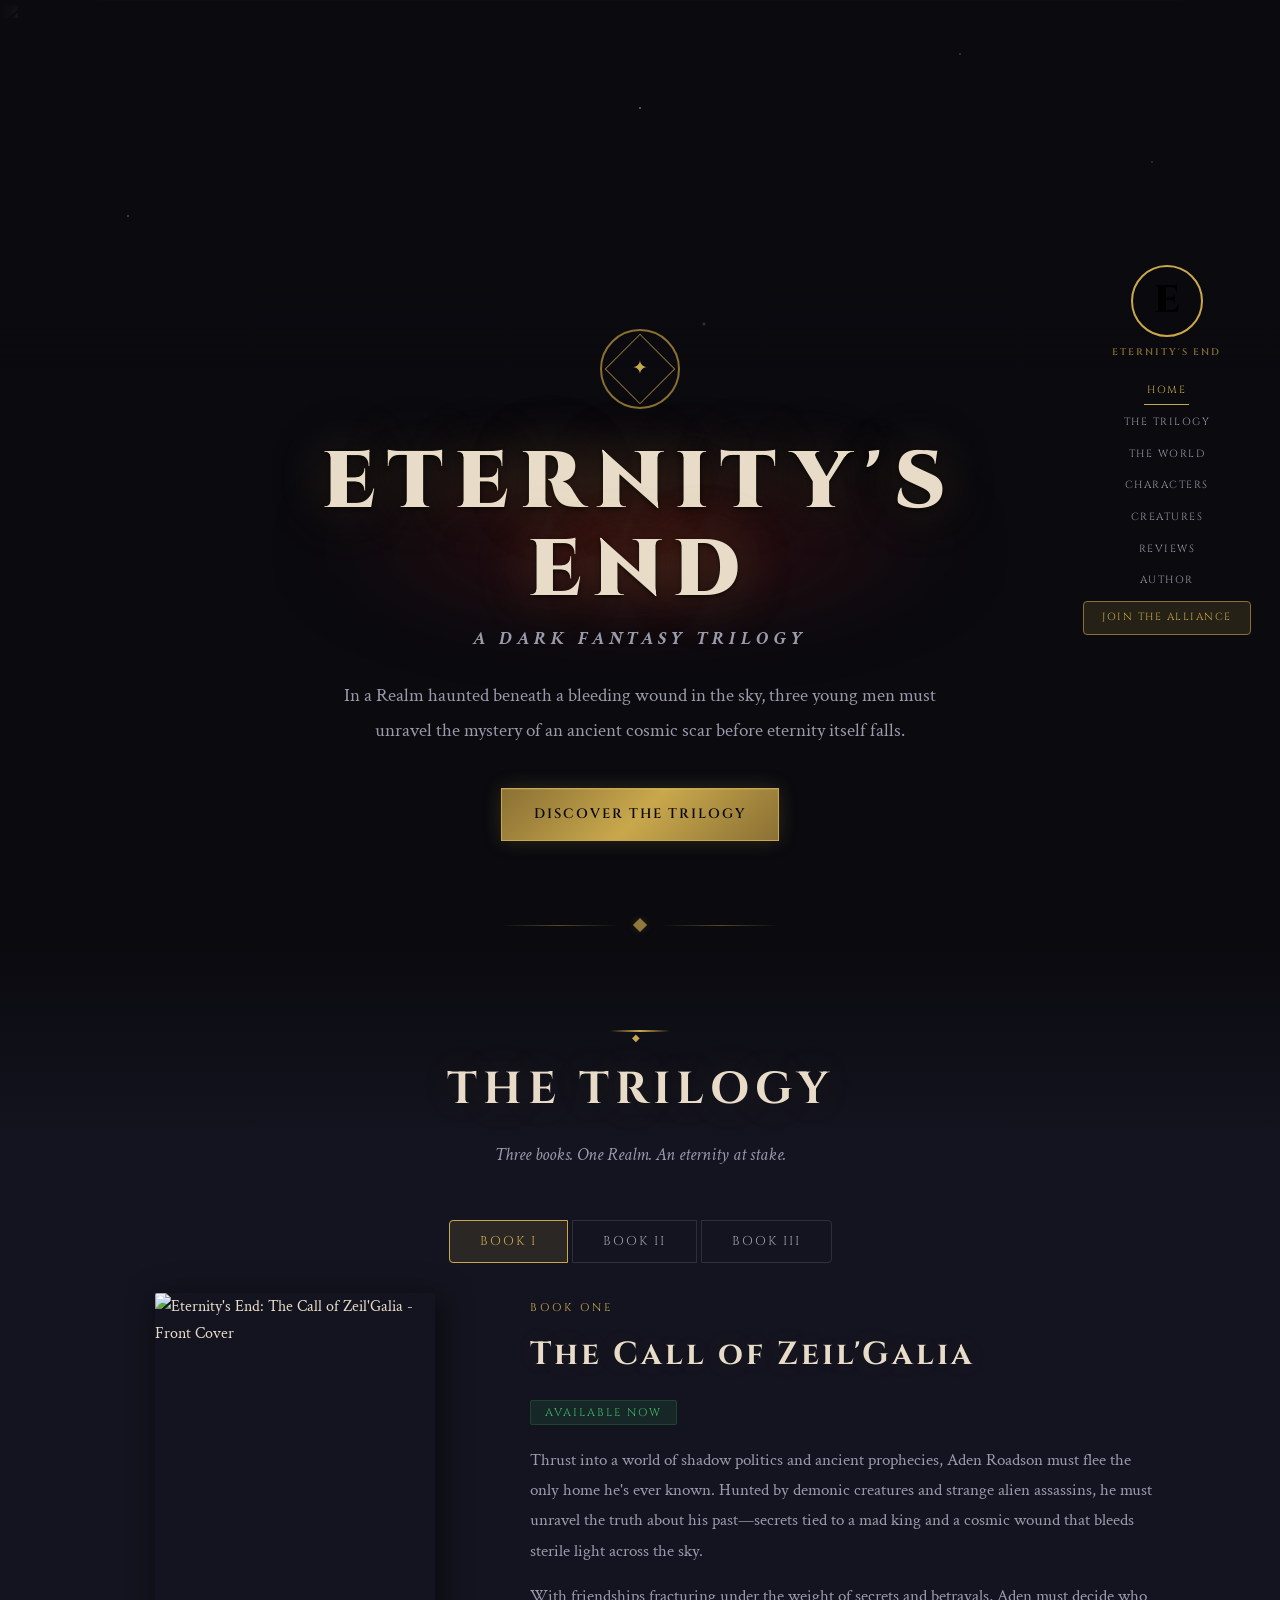
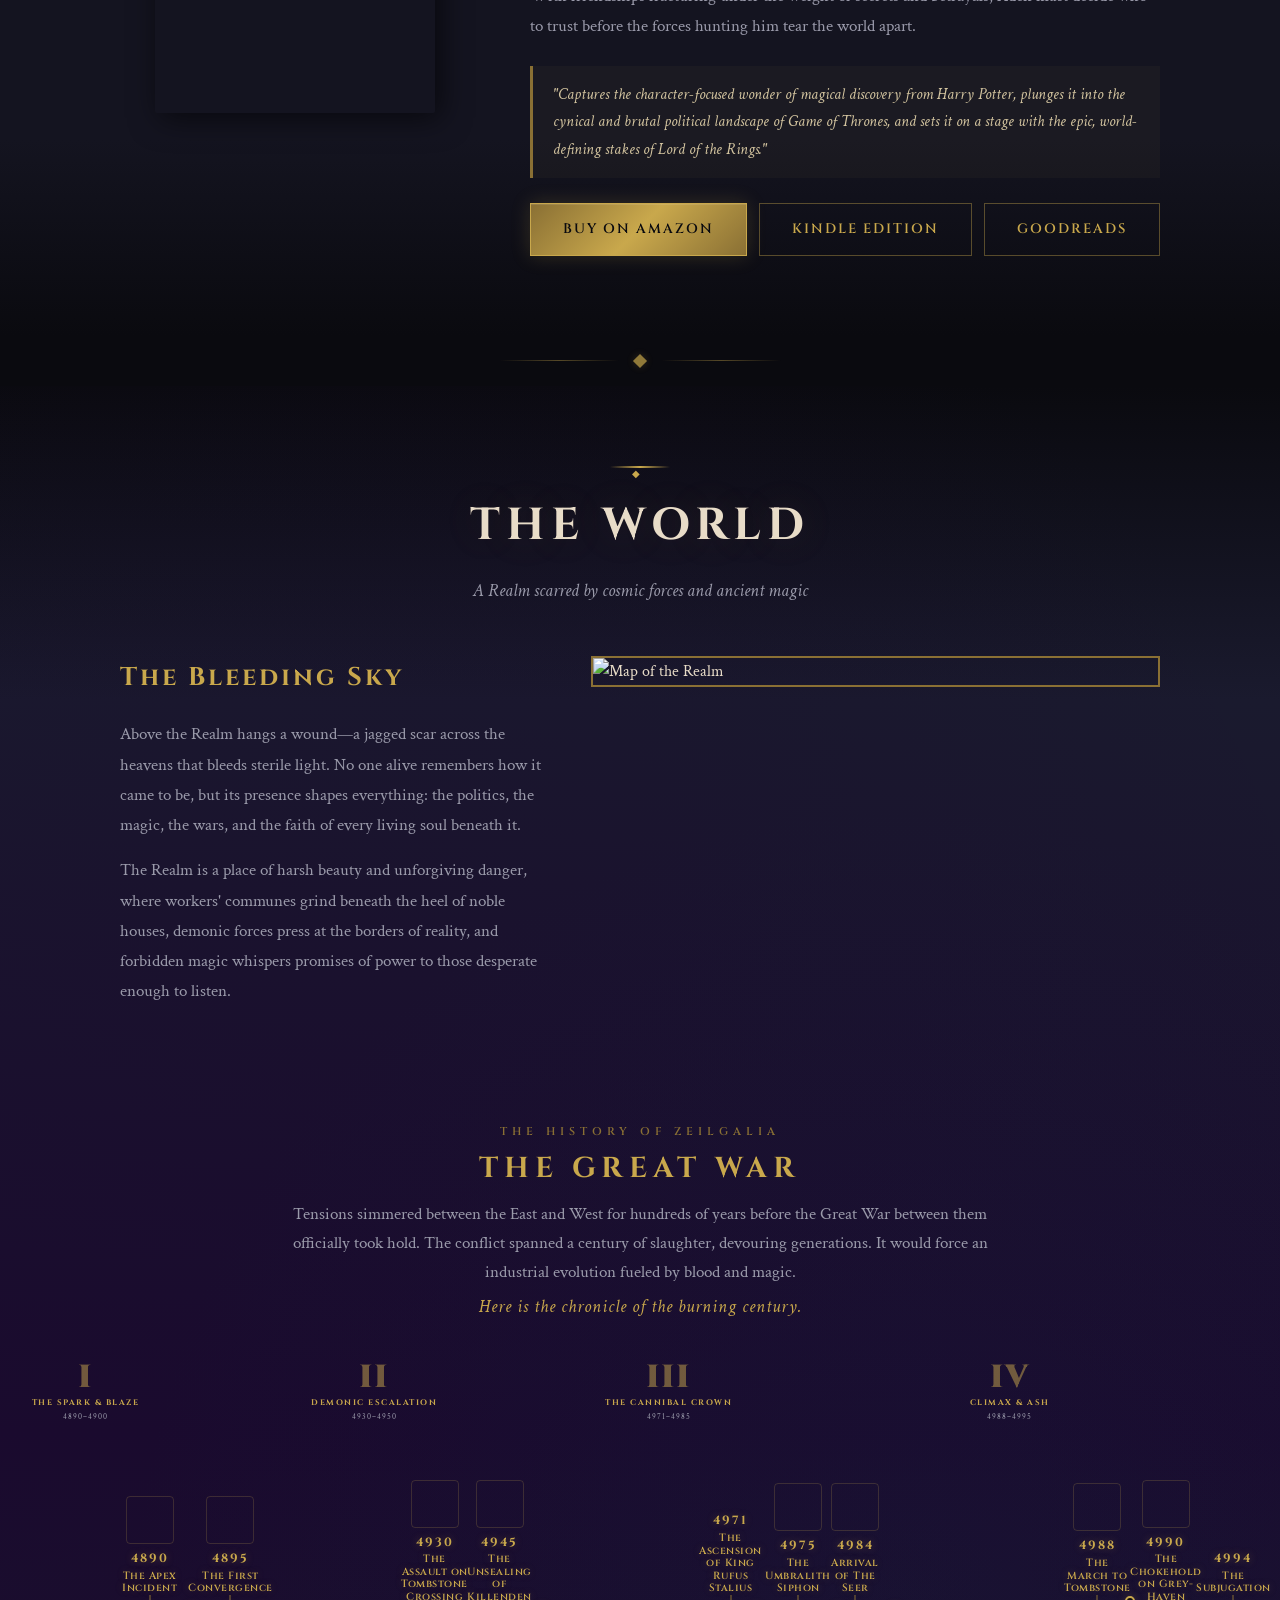
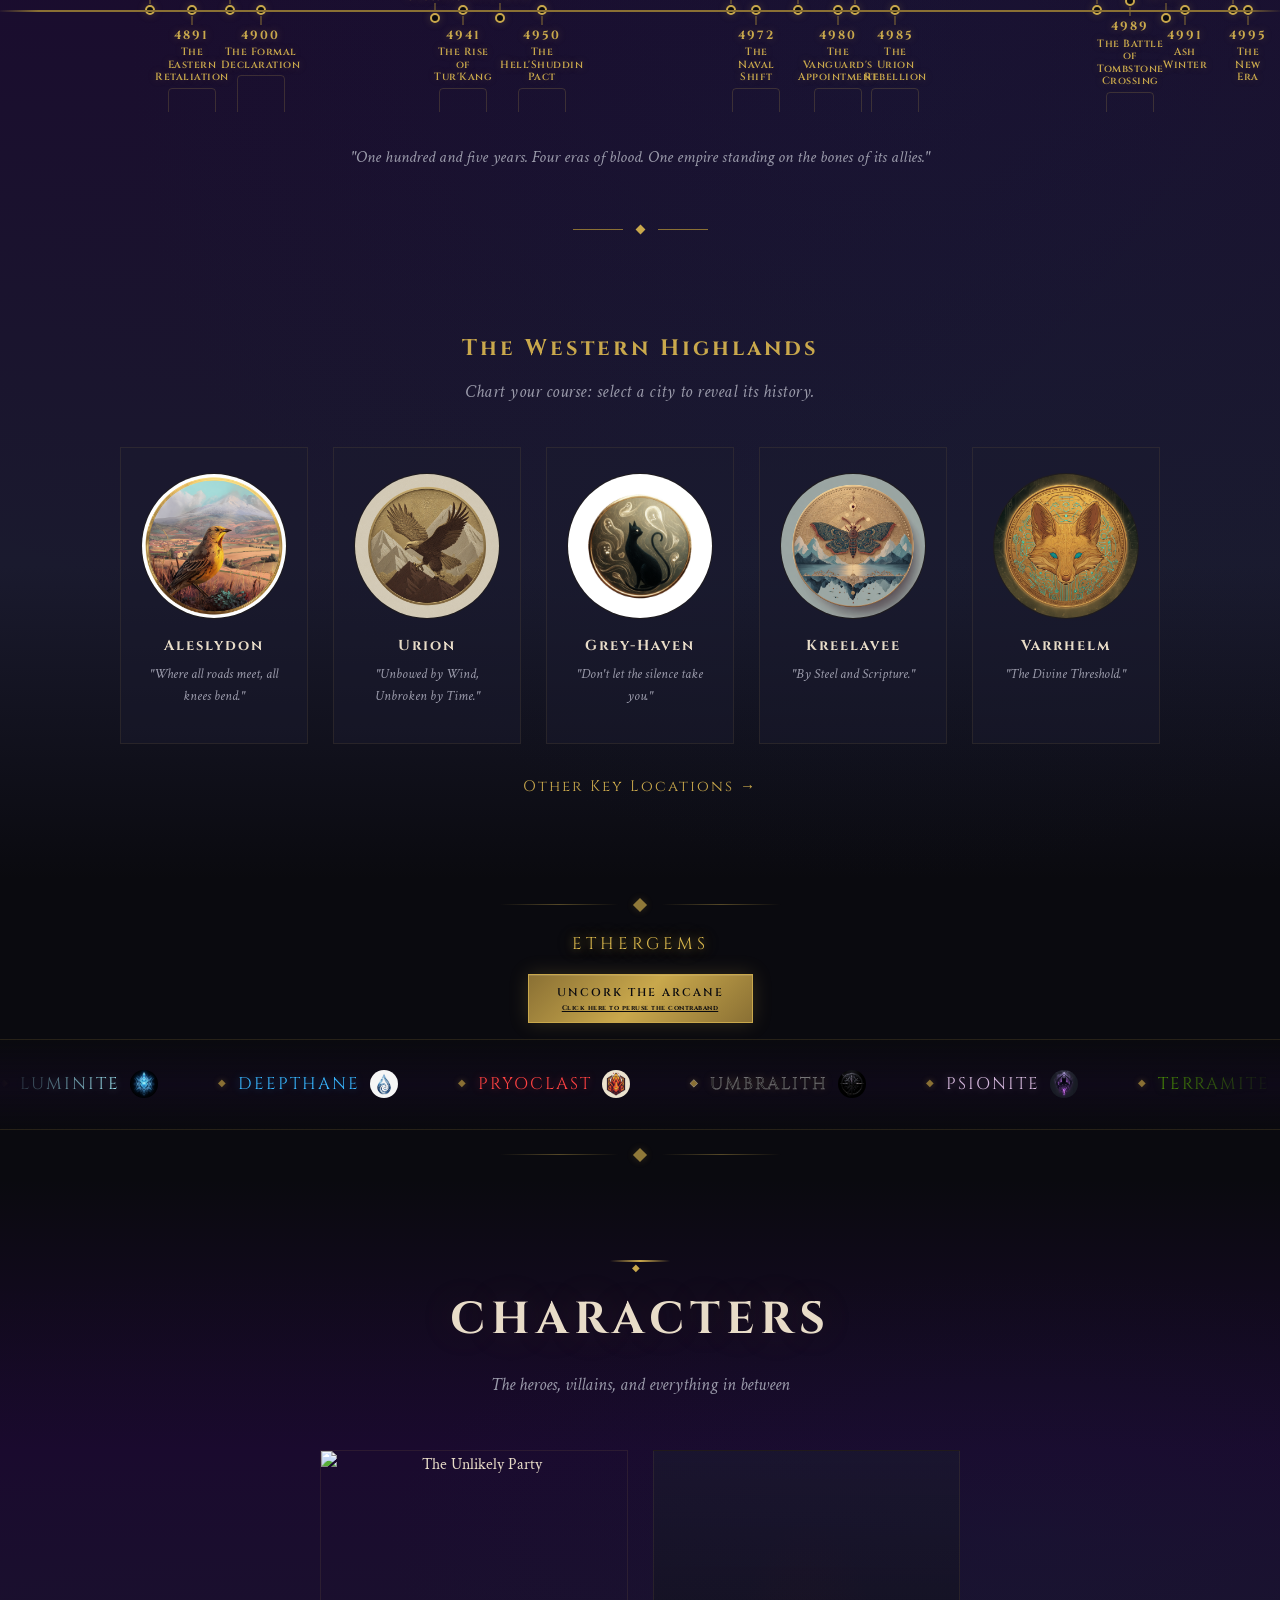
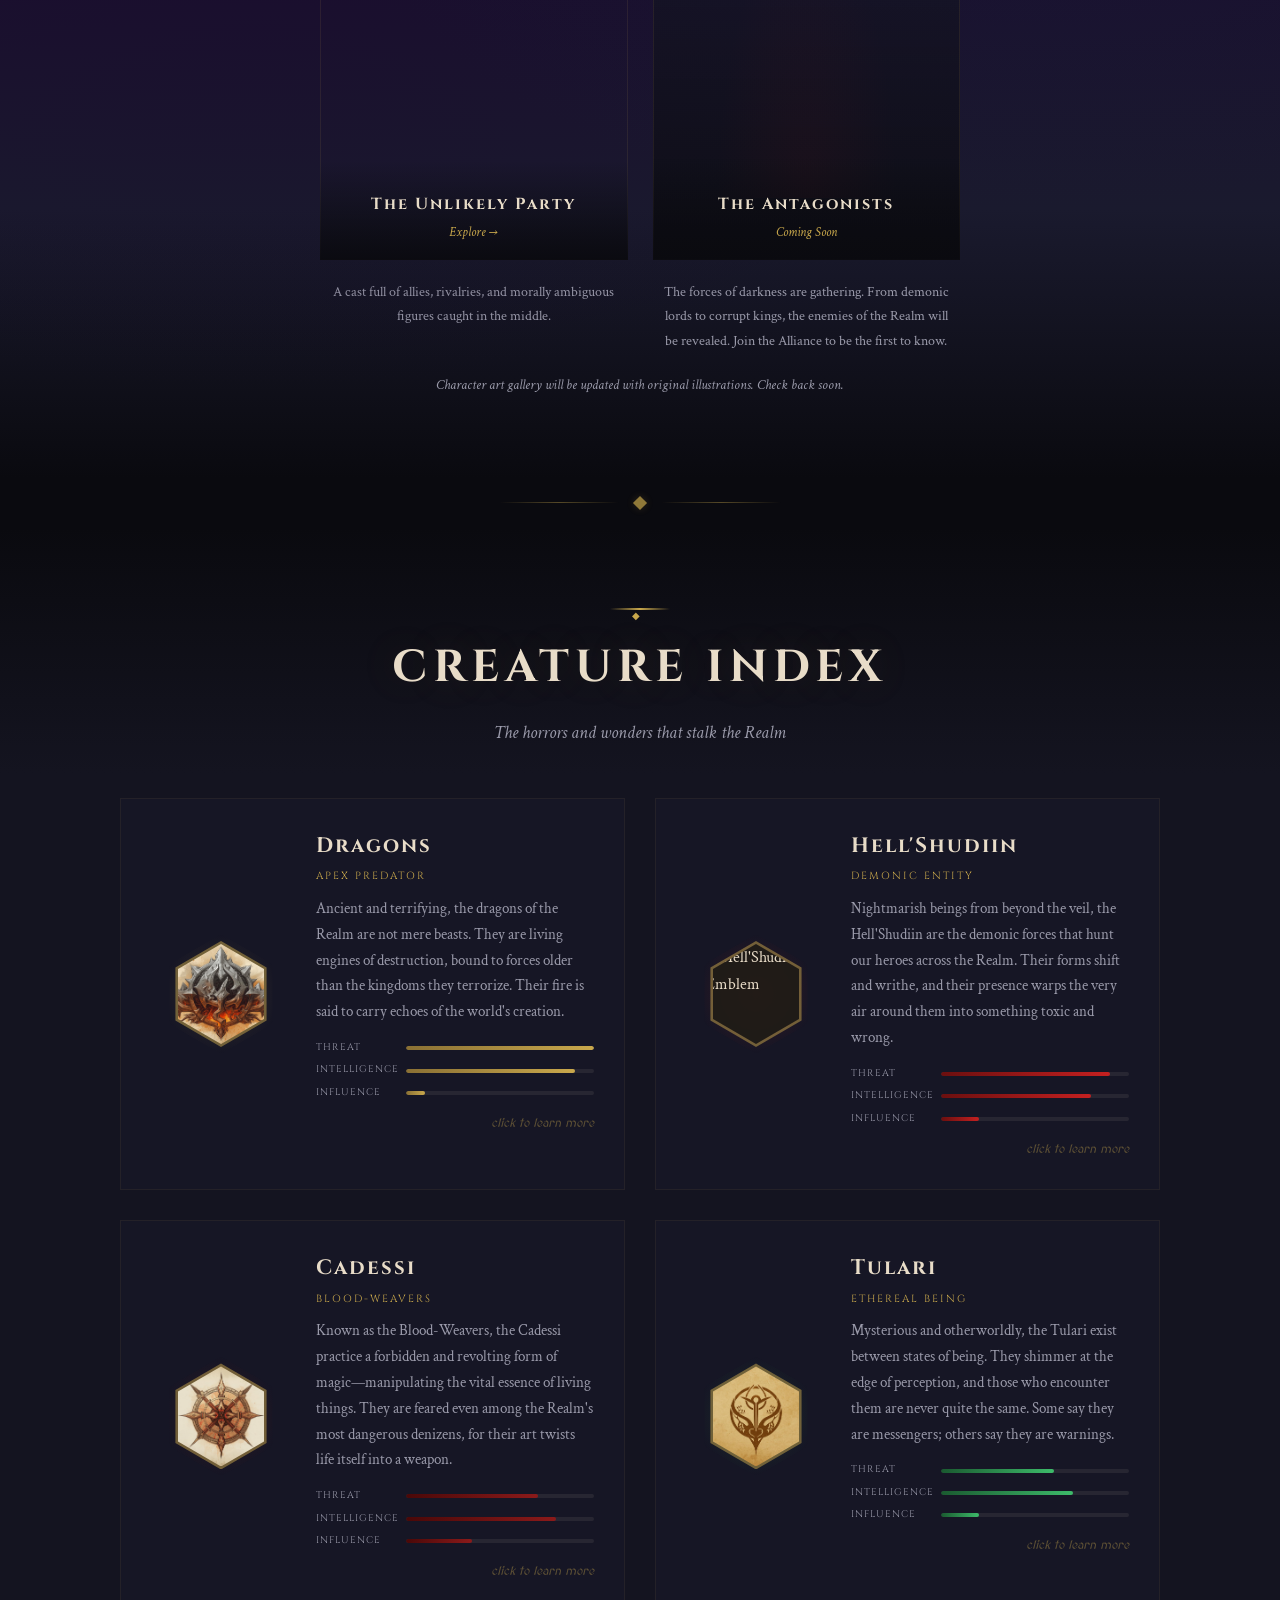
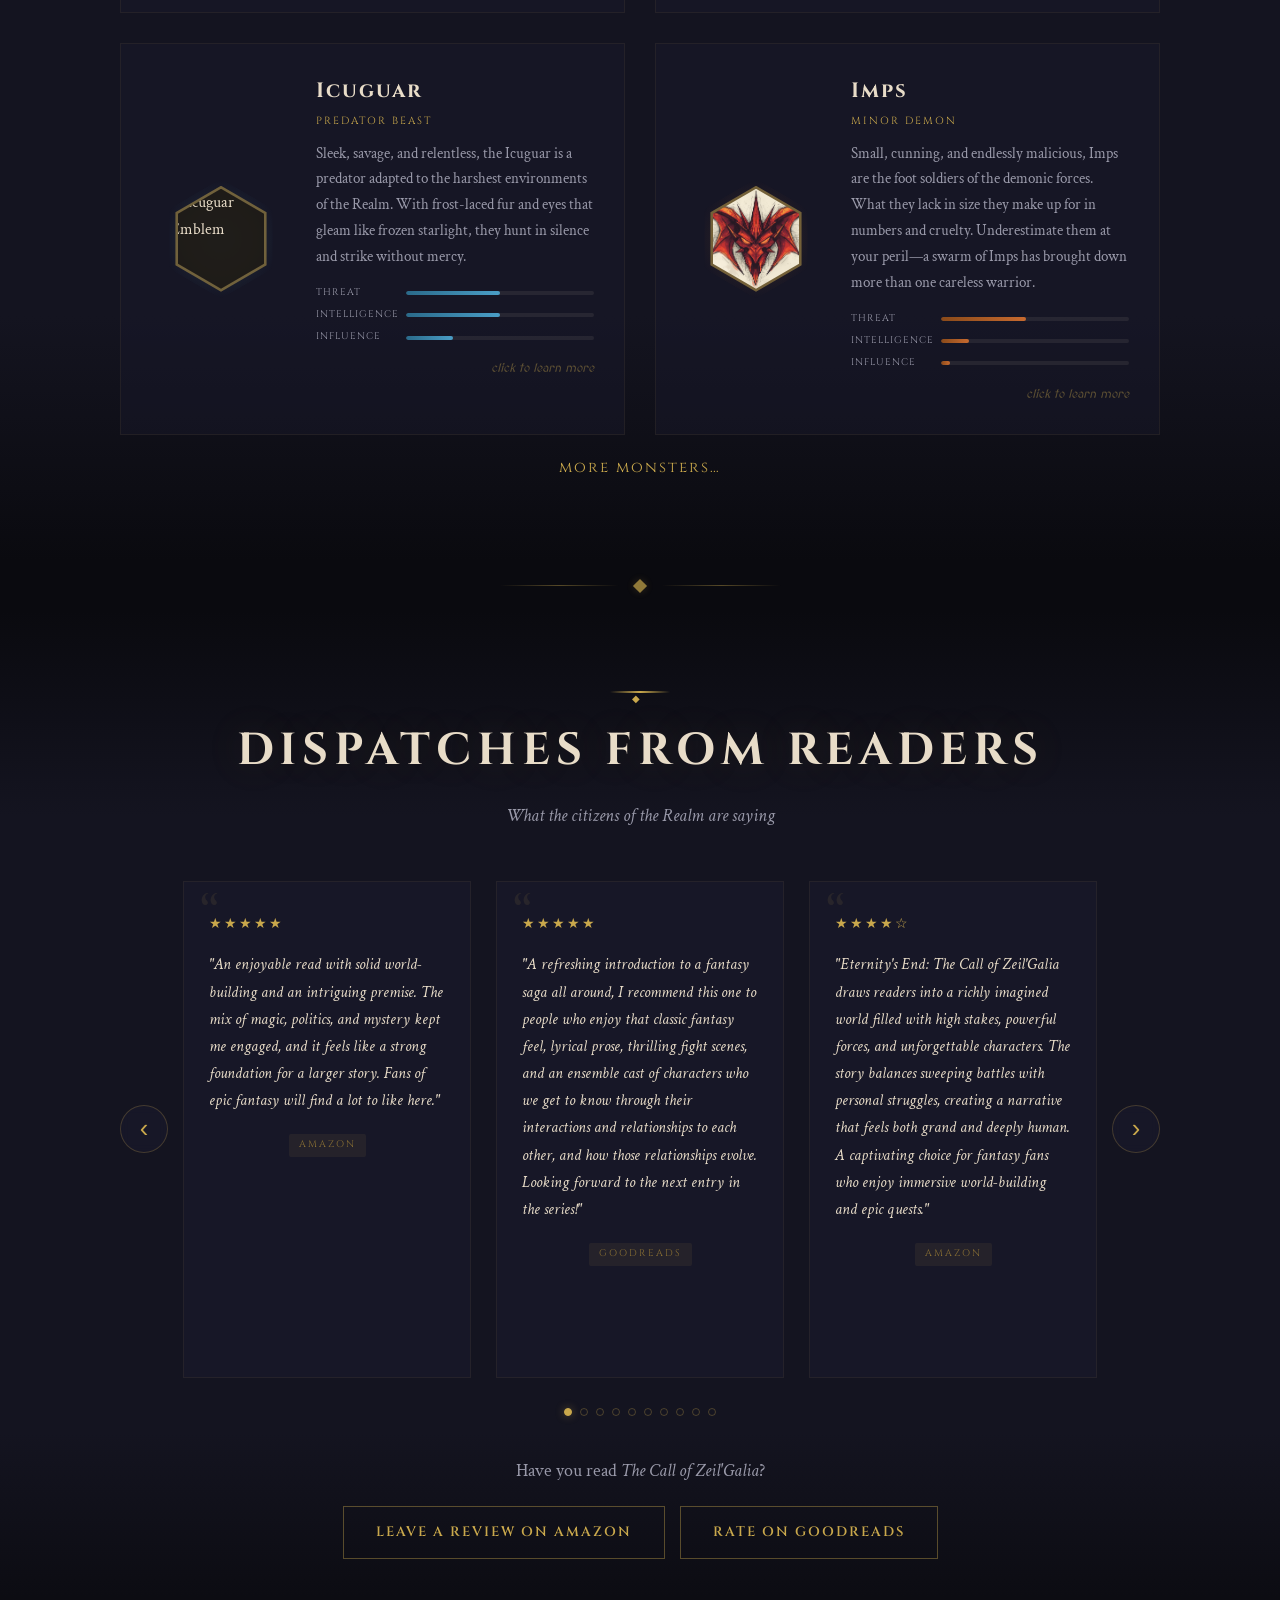
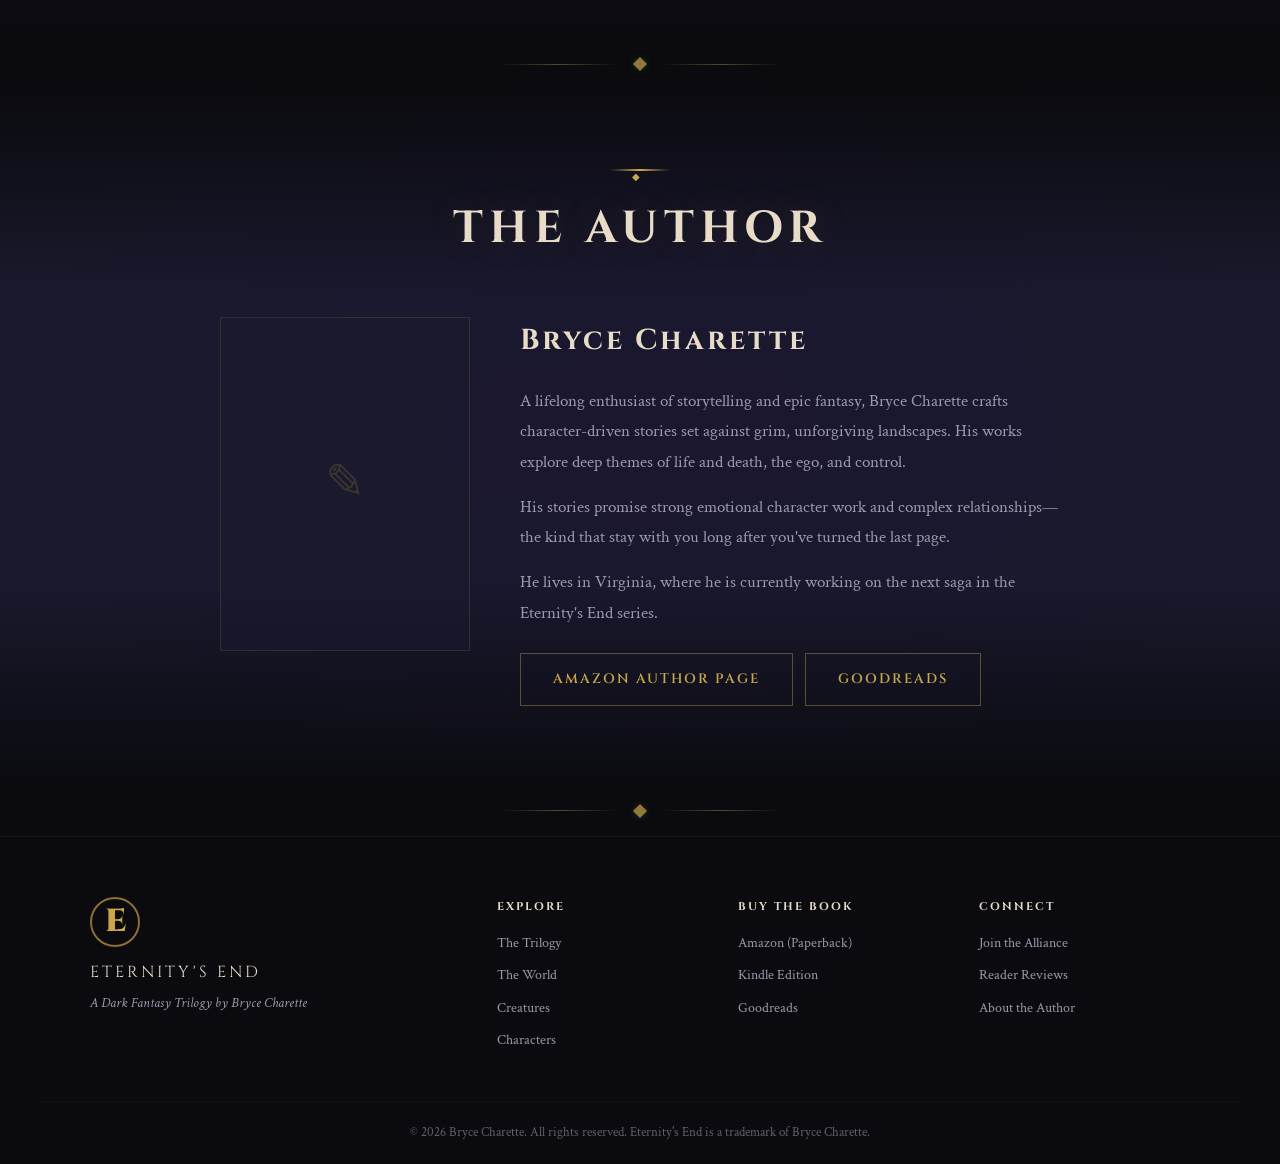
==== commit 2980a449: "Add quotes to epilogue text and move diamond divider down 3/4 inch Wrapped the epilogue quote in quo" ====
--- a/index.html
+++ b/index.html
@@ -532,7 +532,7 @@
 
             <section class="gw-epilogue">
                 <div class="gw-epilogue-inner">
-                    <p class="gw-epilogue-text">One hundred and five years. Four eras of blood. One empire standing on the bones of its allies.</p>
+                    <p class="gw-epilogue-text">"One hundred and five years. Four eras of blood. One empire standing on the bones of its allies."</p>
                     <div class="gw-epilogue-rule">
                         <span class="gw-era-line"></span>
                         <span class="gw-era-diamond"></span>
--- a/css/styles.css
+++ b/css/styles.css
@@ -3417,7 +3417,17 @@
     z-index: 2;
     justify-content: flex-start;
     top: 0;
-    transform: translateY(-70px);
+    transform: translate(-5px, -70px);
+}
+
+.gw-era-marker.era-i,
+.gw-era-marker.era-ii {
+    transform: translate(-130px, -70px);
+}
+
+.gw-era-marker.era-iii,
+.gw-era-marker.era-iv {
+    transform: translate(-200px, -70px);
 }
 
 .gw-era-marker .gw-era-numeral {
@@ -3489,7 +3499,7 @@
 .gw-timeline-track::before {
     content: '';
     position: absolute;
-    top: calc(50% + 30px);
+    top: calc(50% + 78px);
     left: 0;
     right: 0;
     height: 2px;
@@ -3512,6 +3522,7 @@
     position: relative;
     height: 260px;
     overflow: visible;
+    transform: translate(110px, 48px);
 }
 
 /* Node */
@@ -3814,6 +3825,7 @@
     display: flex;
     align-items: center;
     justify-content: center;
+    margin-top: 54px;
     margin-bottom: 28px;
 }
 
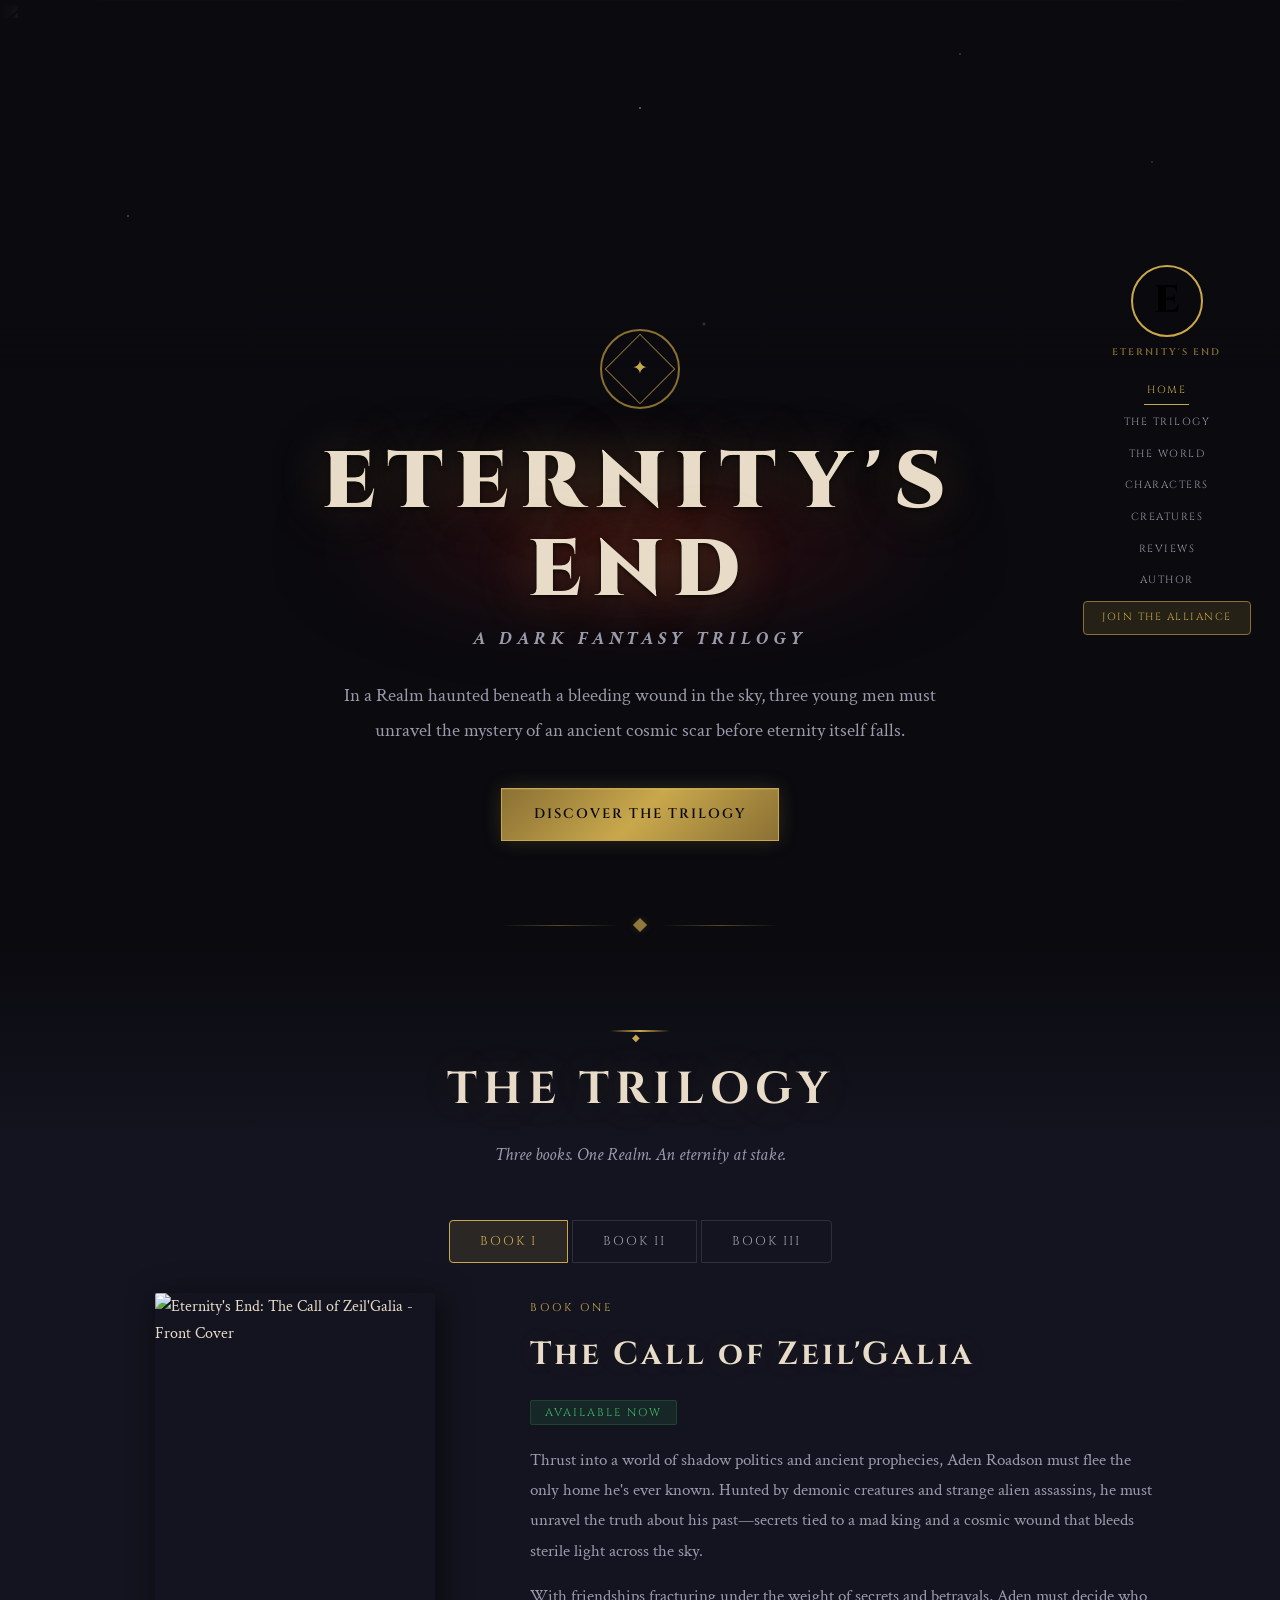
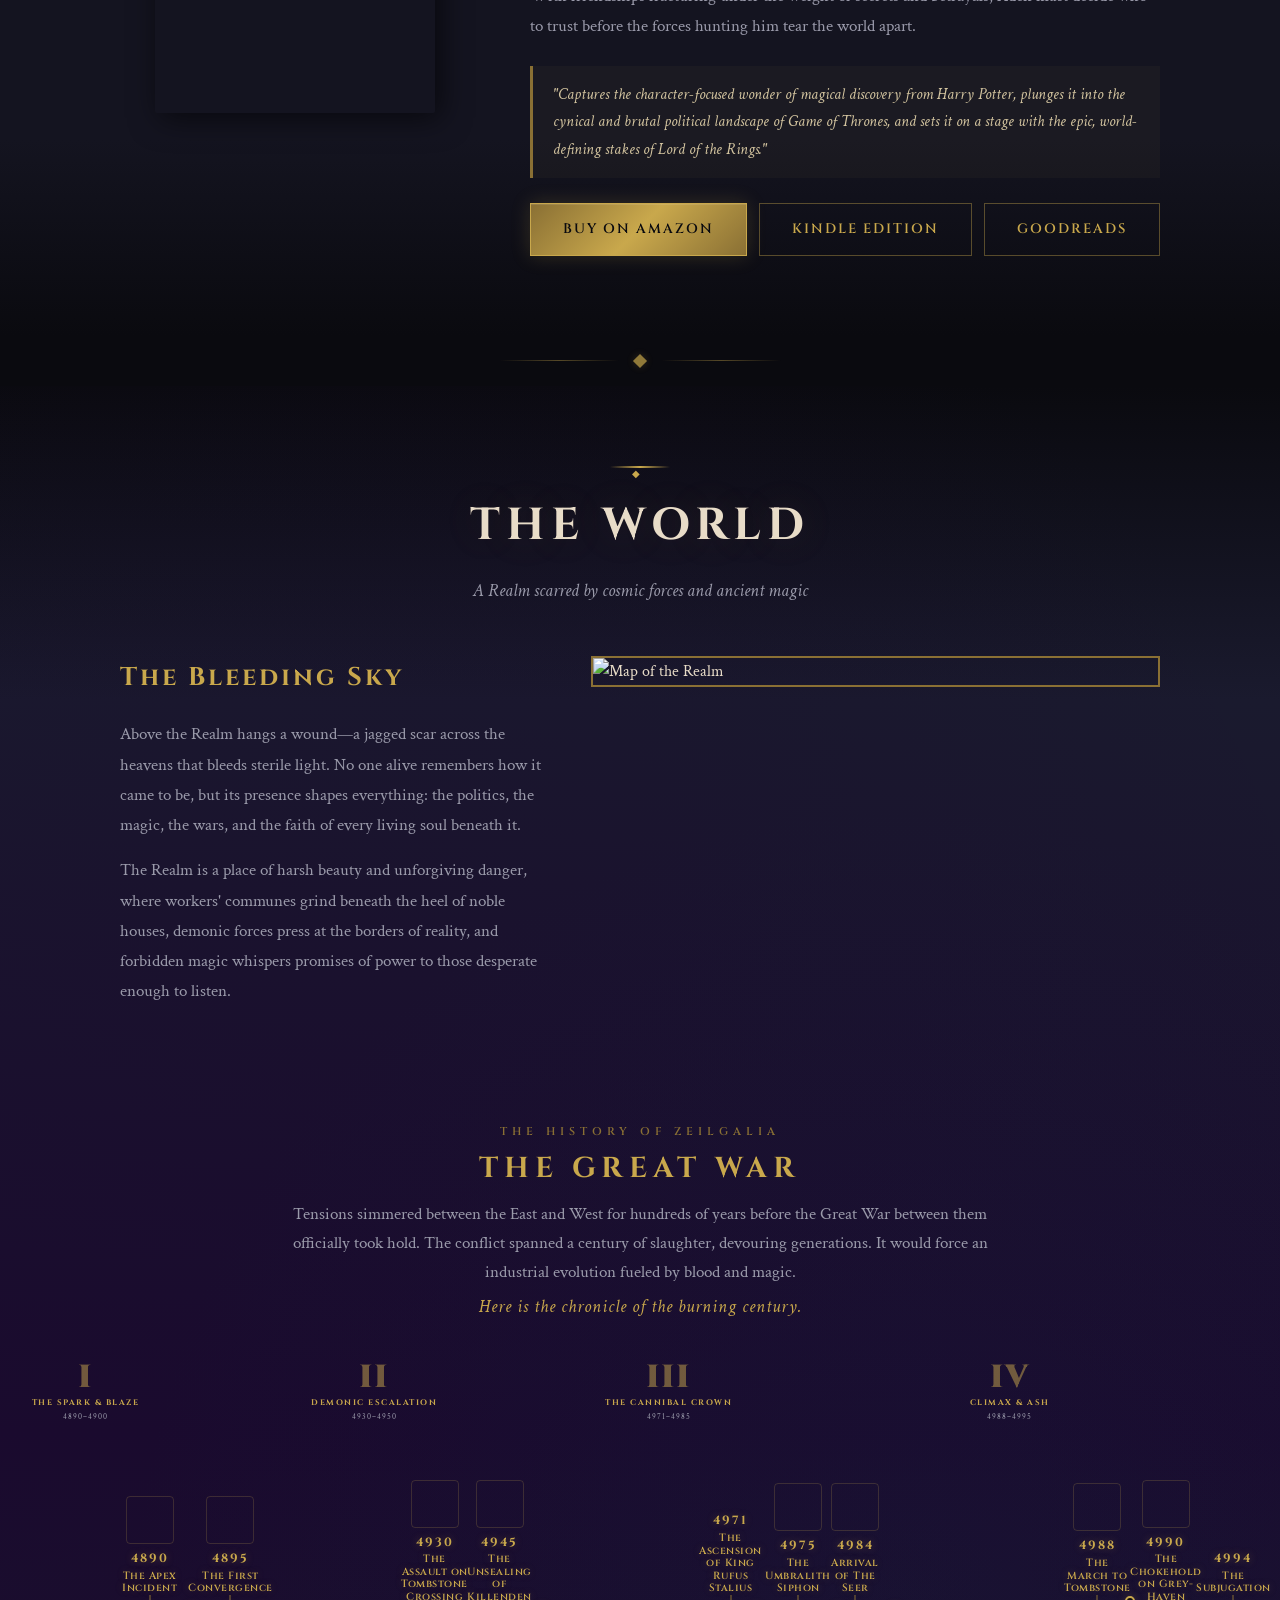
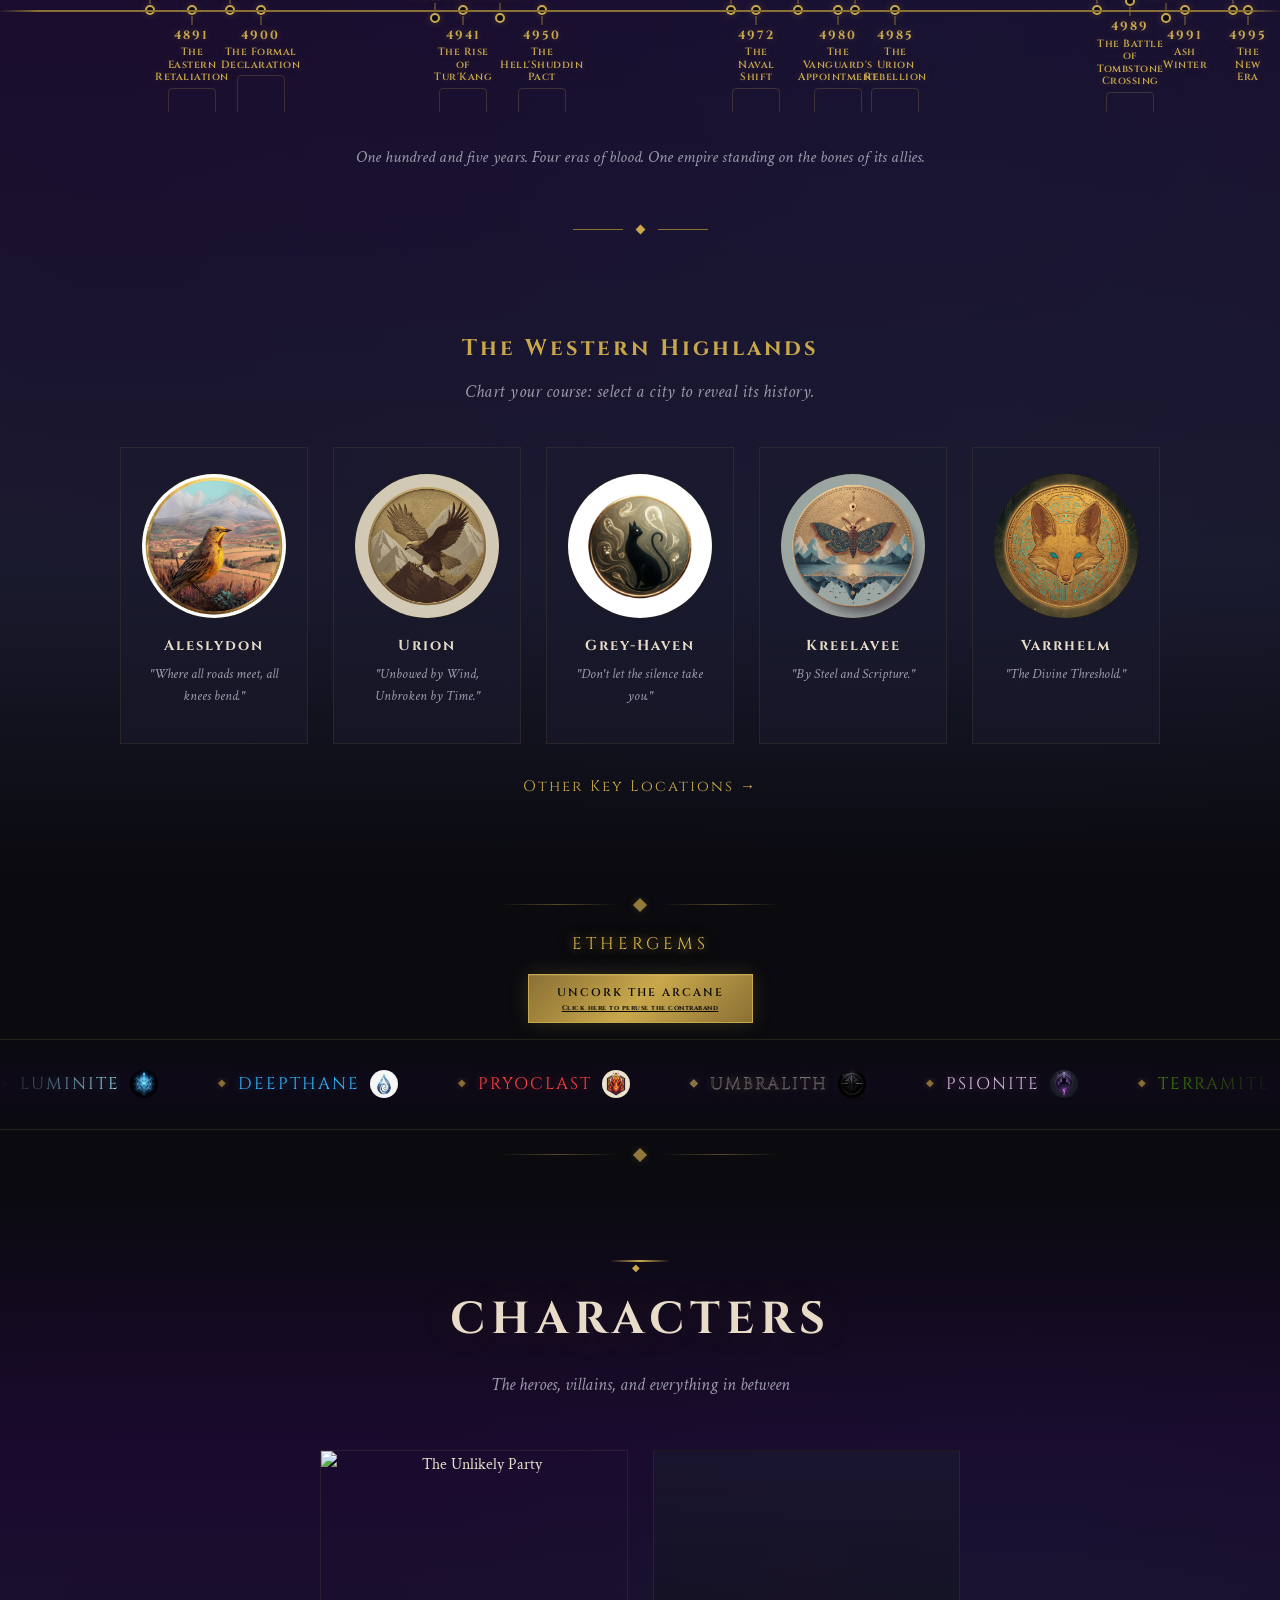
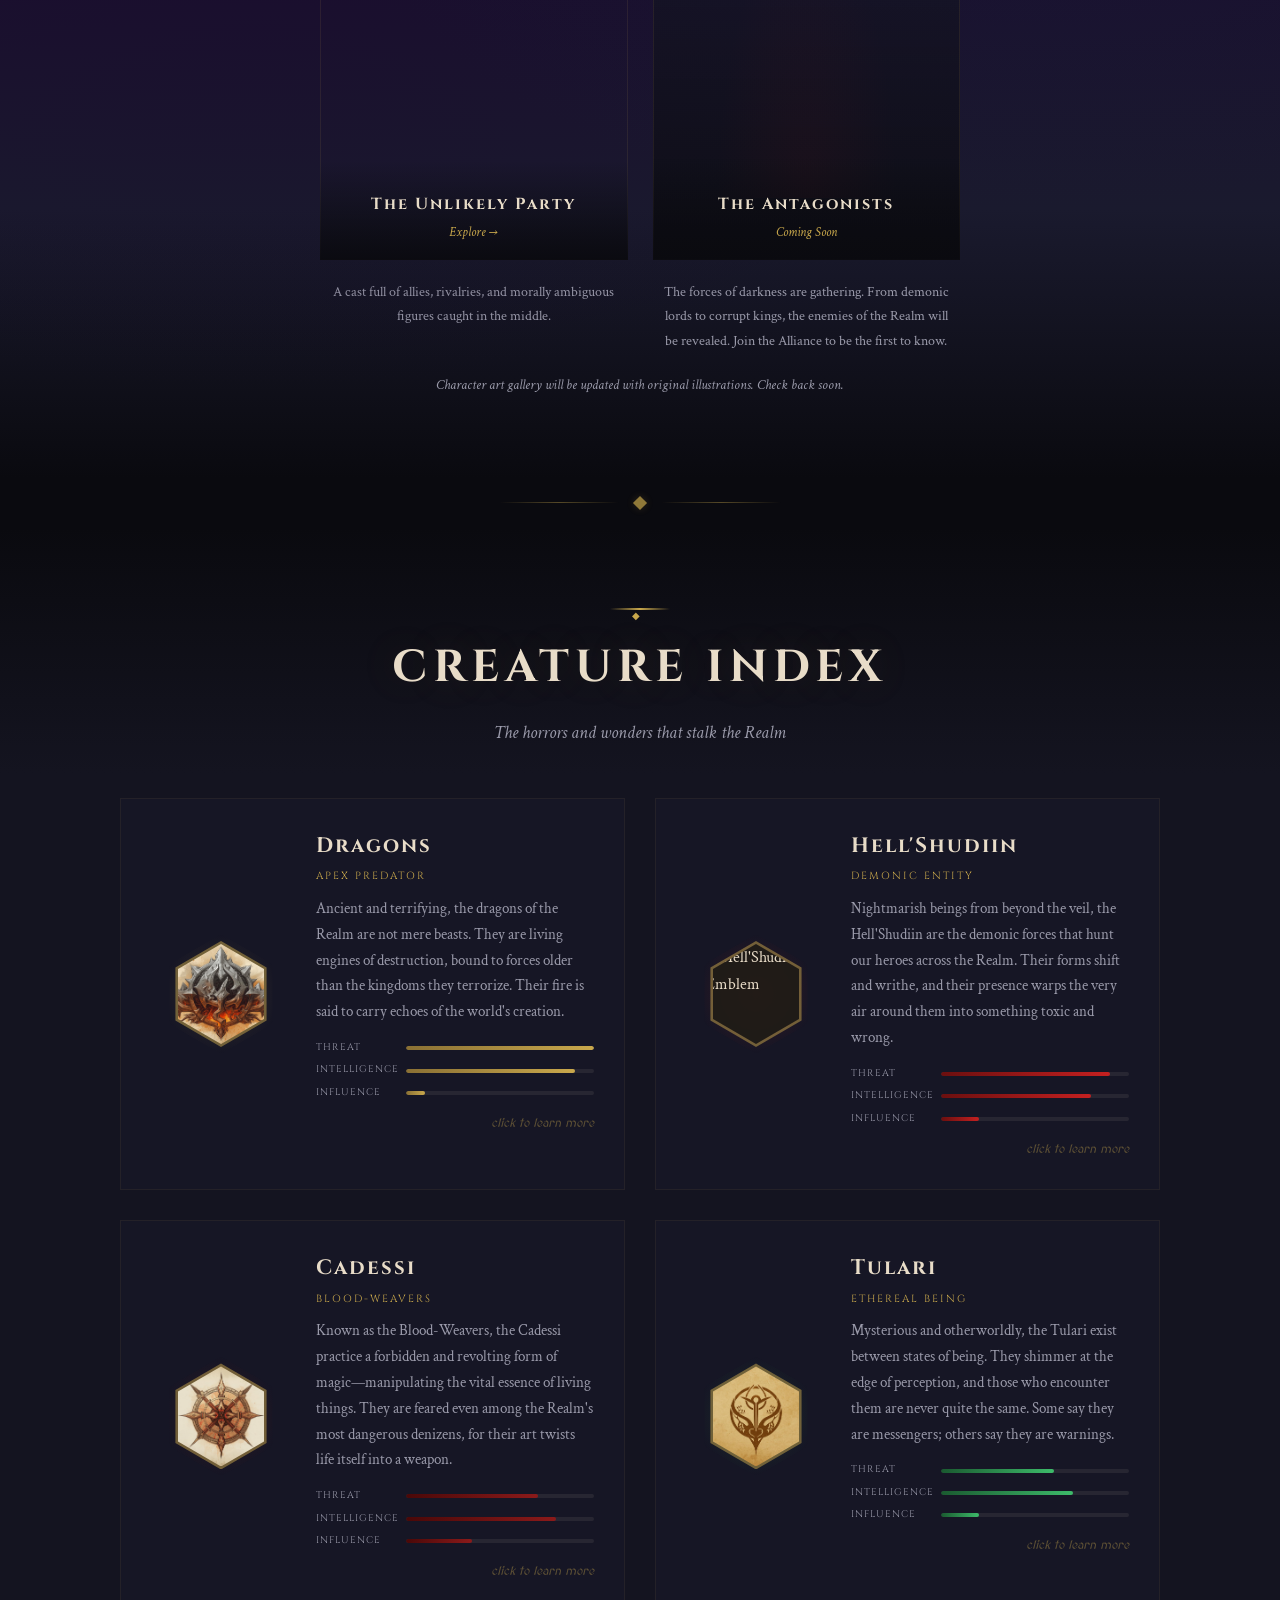
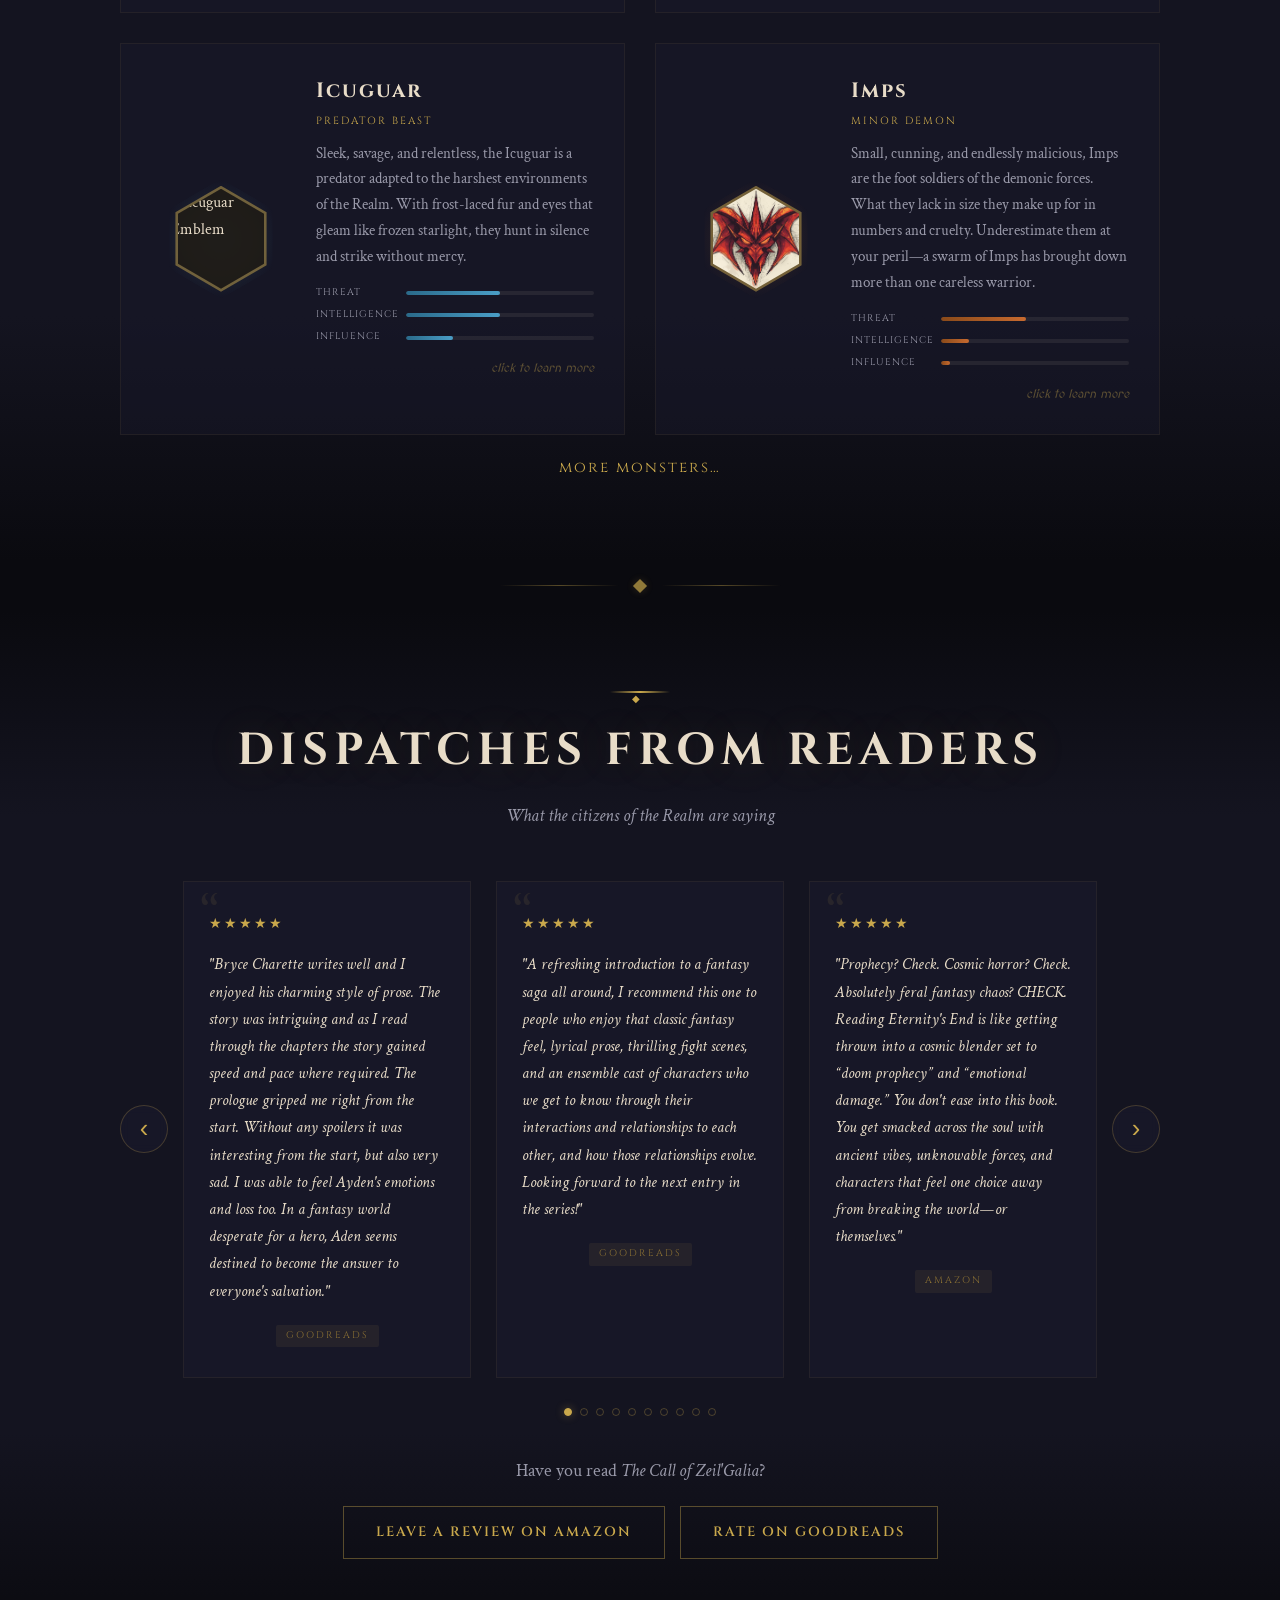
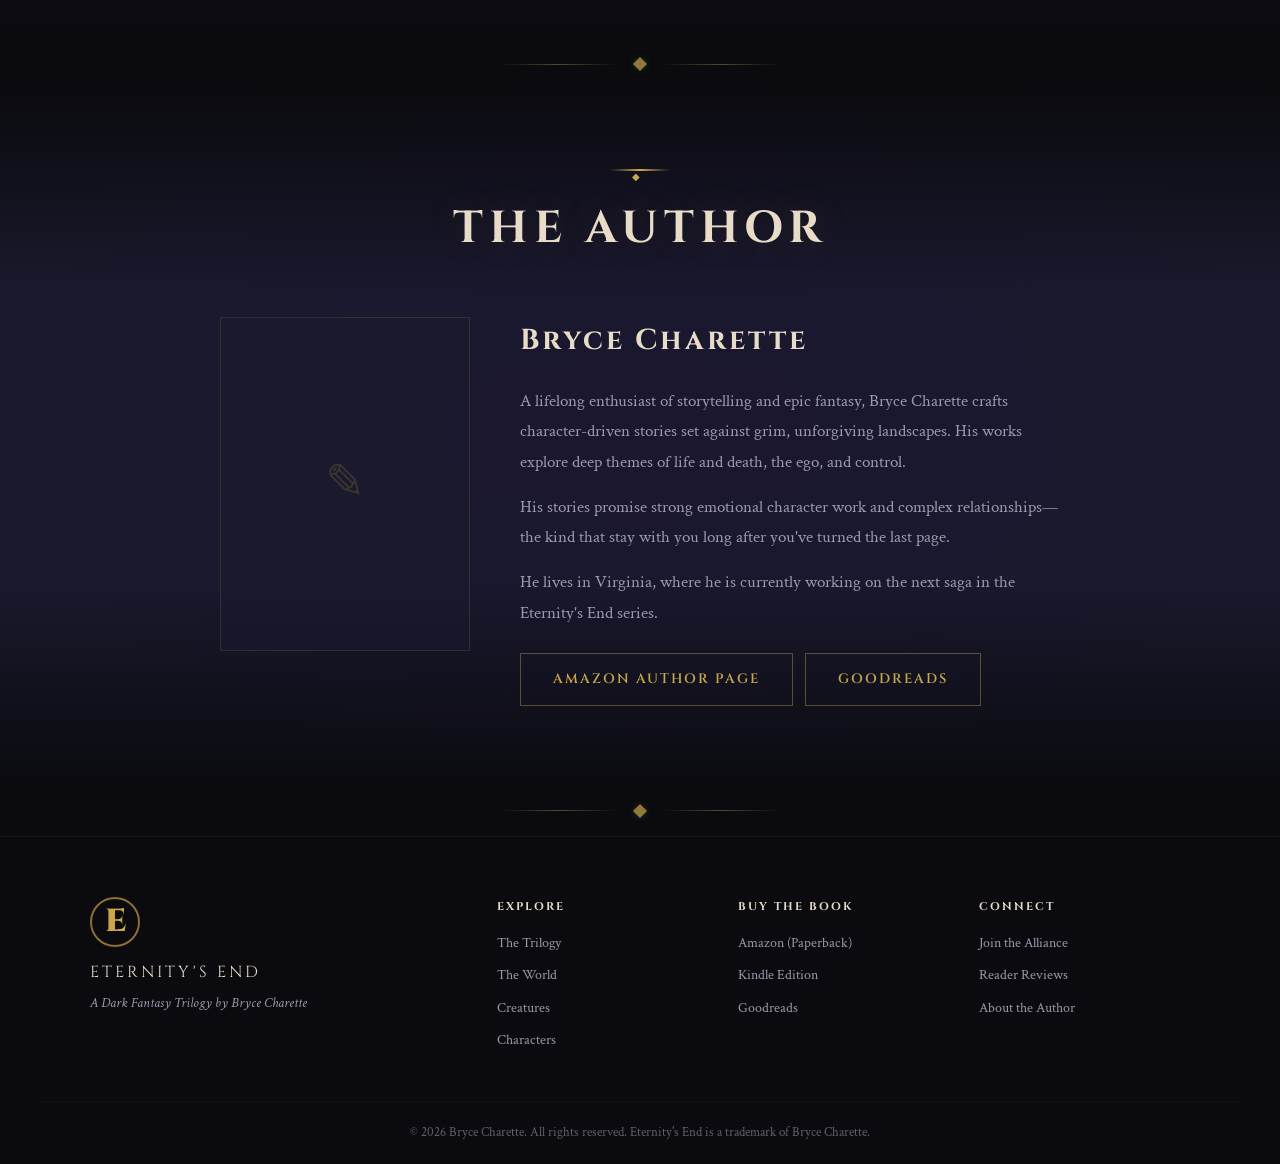
==== commit 56eb8325: "Remove quotation marks from epilogue quote and move quote + diamond divider down 3/4 inch https://cl" ====
--- a/index.html
+++ b/index.html
@@ -532,7 +532,7 @@
 
             <section class="gw-epilogue">
                 <div class="gw-epilogue-inner">
-                    <p class="gw-epilogue-text">"One hundred and five years. Four eras of blood. One empire standing on the bones of its allies."</p>
+                    <p class="gw-epilogue-text">One hundred and five years. Four eras of blood. One empire standing on the bones of its allies.</p>
                     <div class="gw-epilogue-rule">
                         <span class="gw-era-line"></span>
                         <span class="gw-era-diamond"></span>
--- a/css/styles.css
+++ b/css/styles.css
@@ -3812,6 +3812,7 @@
 /* -- Epilogue -- */
 .gw-epilogue {
     padding: 40px 20px 30px;
+    padding-top: 112px;
     text-align: center;
     background: transparent;
 }
